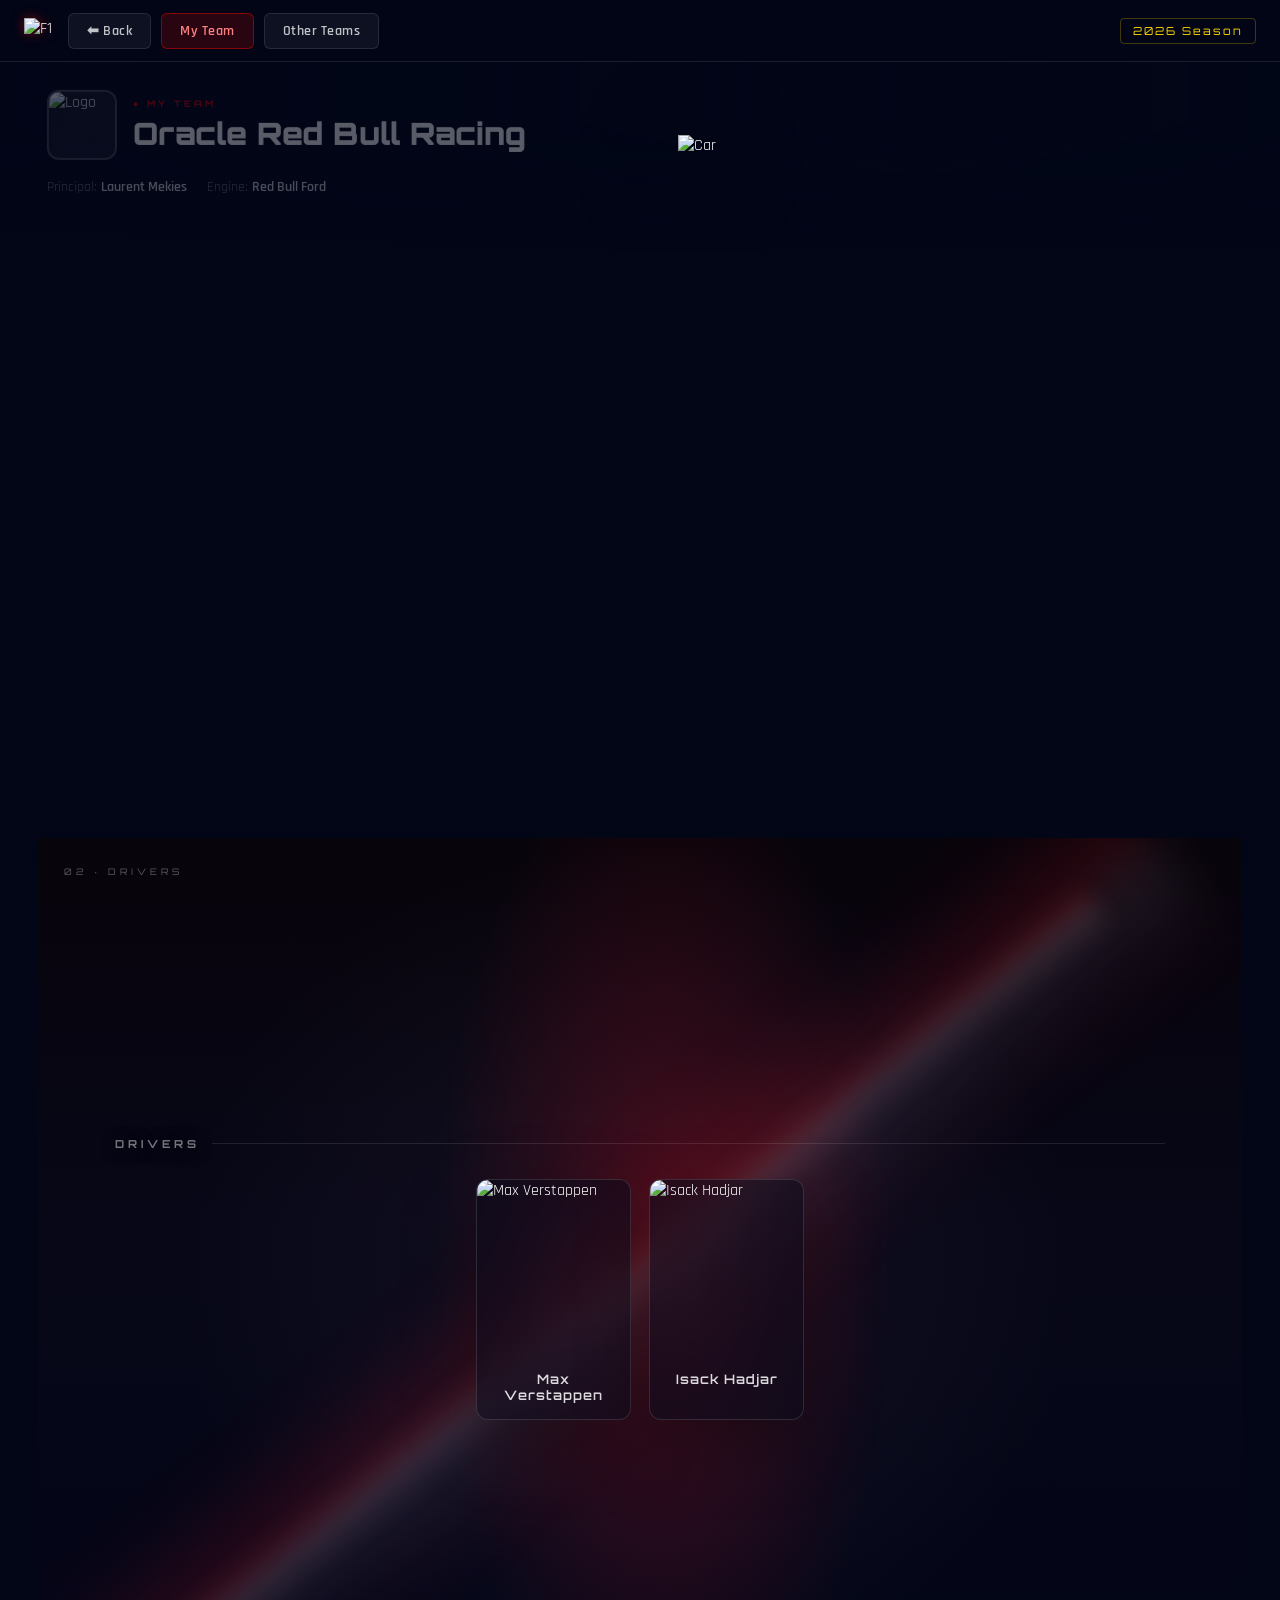
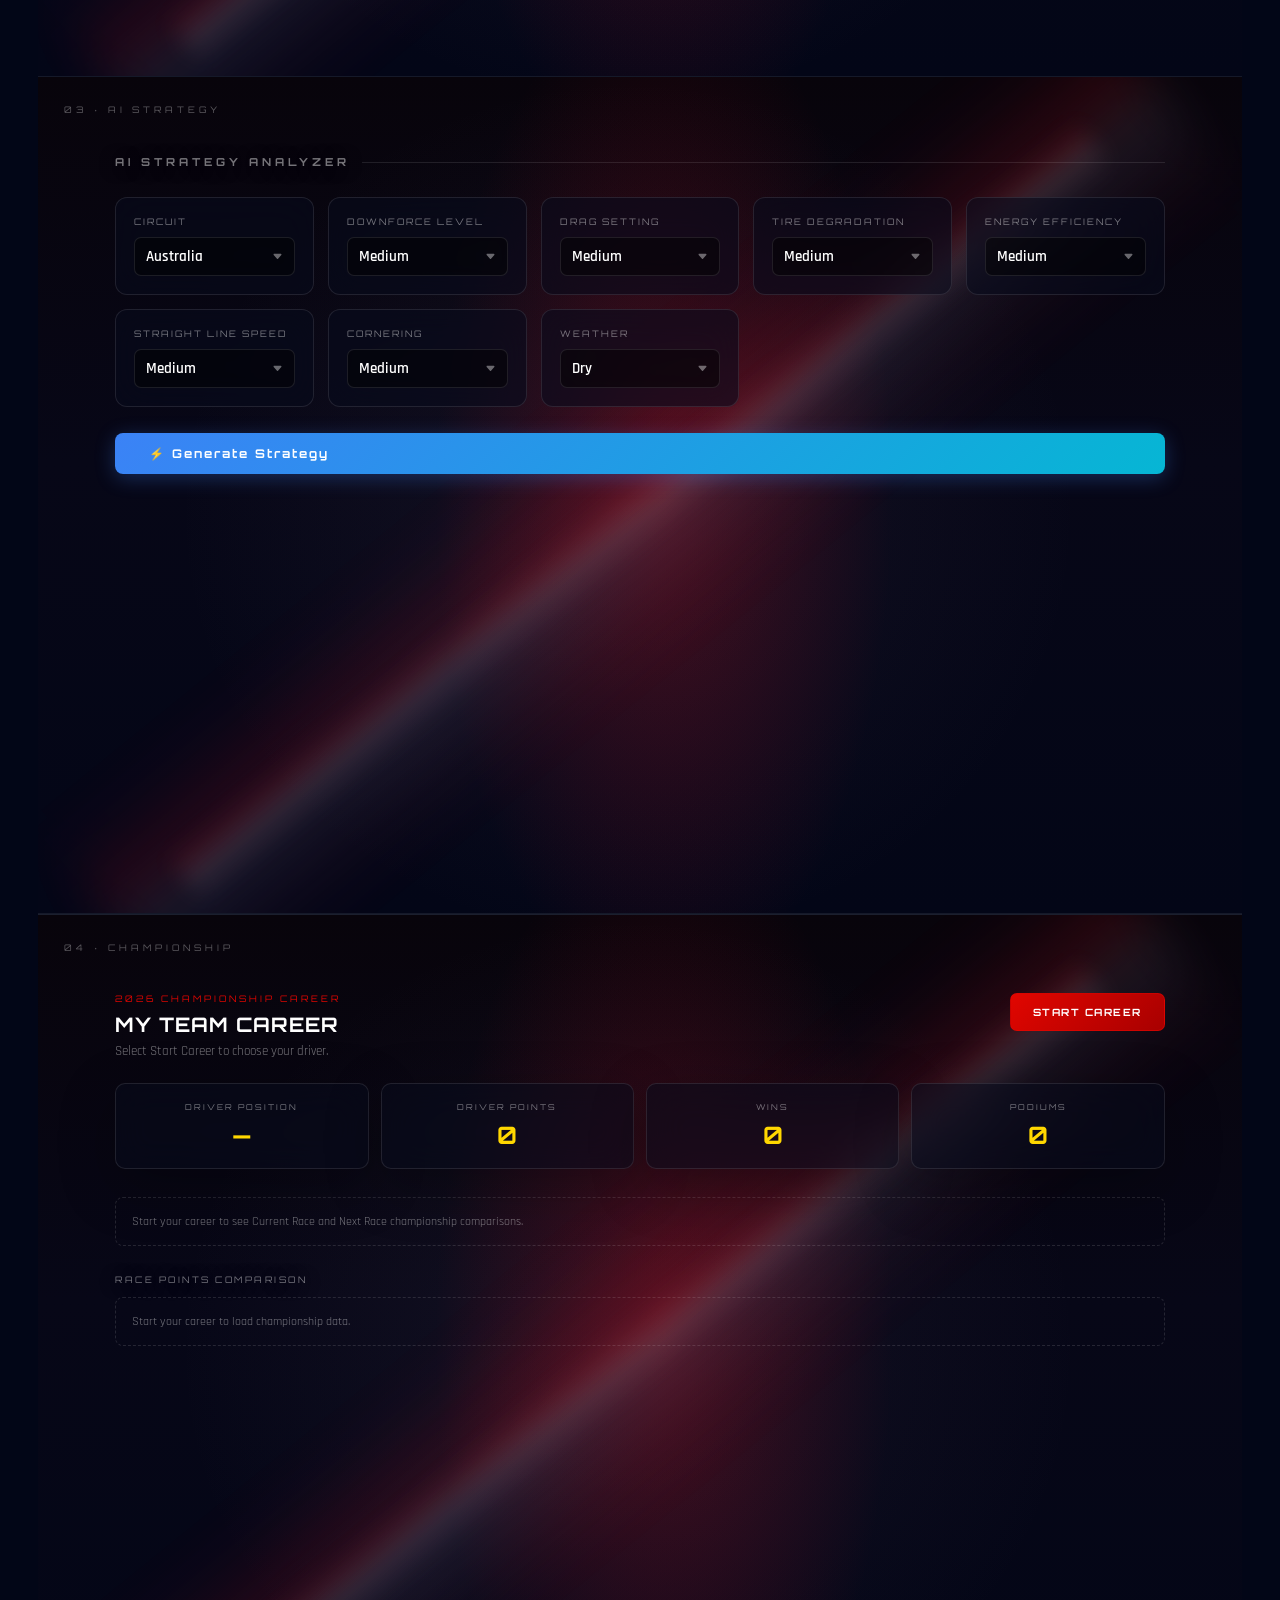
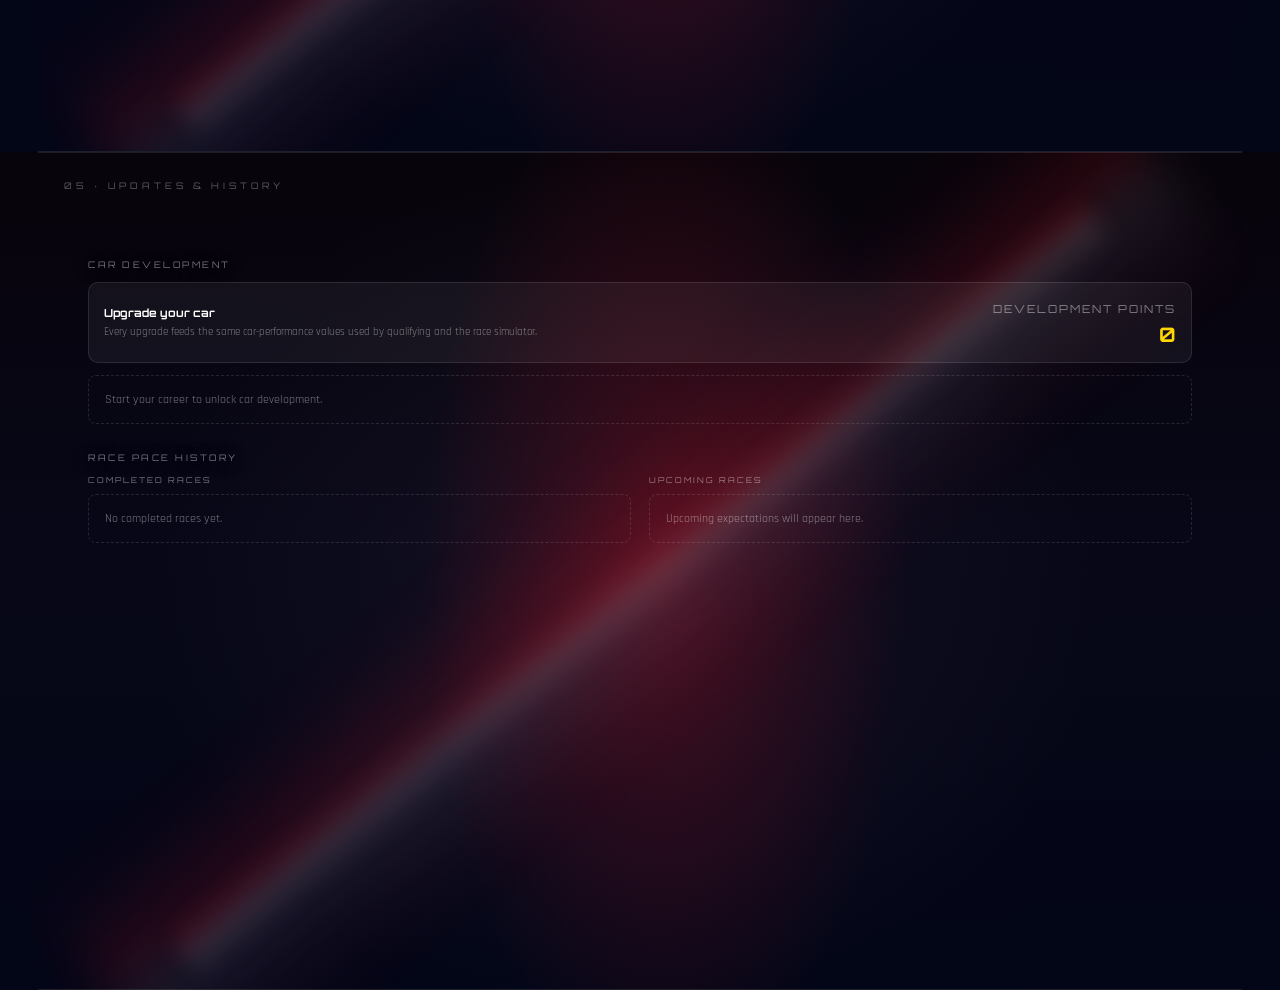
==== frontend/dashboard.html @ a83033e9 "Initial commit: F1 AI Performance Analyzer" ====
<!DOCTYPE html>
<html lang="en">

<head>

<meta charset="UTF-8">

<meta
    name="viewport"
    content="width=device-width, initial-scale=1.0"
>

<title>F1 Dashboard</title>

<link
    href="https://fonts.googleapis.com/css2?family=Orbitron:wght@400;700;900&family=Rajdhani:wght@300;400;600&display=swap"
    rel="stylesheet"
>

<style>

/* =========================================================
   GLOBAL
========================================================= */

*,
*::before,
*::after {
    box-sizing: border-box;
    margin: 0;
    padding: 0;
}

:root {

    --red: #e10600;
    --gold: #ffd700;
    --blue: #3b82f6;
    --cyan: #06b6d4;

    --dark: #020617;

    --surface: rgba(255,255,255,0.05);
    --surface-hover: rgba(255,255,255,0.09);

    --border: rgba(255,255,255,0.10);
    --border-bright: rgba(255,255,255,0.22);

    --text-muted: rgba(255,255,255,0.45);
}

::-webkit-scrollbar {
    width: 5px;
}

::-webkit-scrollbar-track {
    background: transparent;
}

::-webkit-scrollbar-thumb {
    background: rgba(255,255,255,0.15);
    border-radius: 3px;
}

body {

    font-family: 'Rajdhani', sans-serif;

    background: var(--dark);

    color: white;

    scroll-behavior: smooth;
}


/* =========================================================
   TOP NAV
========================================================= */

.top-bar {

    position: fixed;

    top: 0;
    left: 0;
    right: 0;

    height: 62px;

    display: flex;

    align-items: center;

    gap: 10px;

    padding: 0 24px;

    background: rgba(2,6,23,0.92);

    backdrop-filter: blur(20px);

    border-bottom: 1px solid var(--border);

    z-index: 100;
}

.top-bar-logo {

    height: 26px;

    filter:
        drop-shadow(
            0 0 6px
            rgba(225,6,0,0.5)
        );

    margin-right: 6px;
}

.btn-nav {

    padding: 8px 18px;

    background: var(--surface);

    border: 1px solid var(--border);

    color: rgba(255,255,255,0.75);

    border-radius: 6px;

    cursor: pointer;

    font-family: 'Rajdhani', sans-serif;

    font-size: 14px;

    font-weight: 600;

    letter-spacing: 0.5px;

    transition: all 0.2s;

    white-space: nowrap;
}

.btn-nav:hover {

    background: var(--surface-hover);

    border-color: var(--border-bright);

    color: white;
}

.btn-nav.active {

    background:
        rgba(225,6,0,0.18);

    border-color:
        rgba(225,6,0,0.5);

    color: #ff8080;
}

.top-bar-spacer {

    margin-left: auto;
}

.top-bar-season {

    font-family: 'Orbitron', monospace;

    font-size: 11px;

    color: var(--gold);

    letter-spacing: 2px;

    border:
        1px solid
        rgba(255,215,0,0.25);

    padding: 5px 12px;

    border-radius: 4px;
}


/* =========================================================
   HERO
========================================================= */

.hero {

    min-height: 88vh;

    display: flex;

    align-items: center;

    justify-content: space-between;

    padding: 100px 60px 60px;

    position: relative;

    overflow: hidden;
}

.hero-bg {

    position: absolute;

    inset: 0;

    background-size: cover;

    background-position: center;

    filter:
        brightness(0.28)
        saturate(1.3);

    z-index: 0;
}

.hero-overlay {

    position: absolute;

    inset: 0;

    background:
        linear-gradient(
            to right,
            rgba(2,6,23,0.8) 0%,
            transparent 55%,
            rgba(2,6,23,0.4) 100%
        );

    z-index: 1;
}

.hero-bottom-fade {

    position: absolute;

    bottom: 0;

    left: 0;

    right: 0;

    height: 130px;

    background:
        linear-gradient(
            to bottom,
            transparent,
            var(--dark)
        );

    z-index: 2;
}

.hero-left {

    position: relative;

    z-index: 3;

    max-width: 500px;
}

.team-badge {

    display: flex;

    align-items: center;

    gap: 16px;

    margin-bottom: 18px;
}

.team-logo-box {

    width: 70px;

    height: 70px;

    border-radius: 12px;

    overflow: hidden;

    border:
        2px solid
        var(--border-bright);

    background:
        rgba(255,255,255,0.08);

    flex-shrink: 0;
}

.team-logo-box img {

    width: 100%;

    height: 100%;

    object-fit: cover;
}

.team-tag {

    font-family: 'Orbitron', monospace;

    font-size: 9px;

    letter-spacing: 3px;

    text-transform: uppercase;

    font-weight: 700;

    margin-bottom: 6px;
}

.tag-my {

    color: var(--red);
}

.tag-view {

    color: var(--gold);
}

.hero h1 {

    font-family: 'Orbitron', monospace;

    font-size:
        clamp(
            18px,
            2.4vw,
            34px
        );

    font-weight: 900;

    line-height: 1.15;
}

.hero-meta {

    display: flex;

    gap: 20px;

    flex-wrap: wrap;

    margin-top: 14px;
}

.hero-meta-item {

    font-size: 14px;

    color: var(--text-muted);
}

.hero-meta-item span {

    color:
        rgba(255,255,255,0.85);

    font-weight: 600;
}

.hero-right {

    position: relative;

    z-index: 3;

    flex-shrink: 0;
}

.hero-right img {

    width:
        clamp(
            300px,
            40vw,
            580px
        );

    filter:
        drop-shadow(
            0 20px 60px
            rgba(0,0,0,0.85)
        );
}


/* =========================================================
   SECTIONS
========================================================= */

.section {

    padding: 50px;
}

.section-title {

    font-family: 'Orbitron', monospace;

    font-size: 11px;

    font-weight: 700;

    letter-spacing: 4px;

    text-transform: uppercase;

    color: var(--text-muted);

    margin-bottom: 28px;

    display: flex;

    align-items: center;

    gap: 12px;
}

.section-title::after {

    content: "";

    flex: 1;

    height: 1px;

    background: var(--border);
}


/* =========================================================
   DRIVER CARDS
========================================================= */

.drivers-grid {

    display: flex;

    gap: 18px;

    flex-wrap: wrap;
}

.driver-card {

    width: 155px;

    background: var(--surface);

    border: 1px solid var(--border);

    border-radius: 12px;

    overflow: hidden;

    transition:
        transform 0.2s,
        border-color 0.2s;
}

.driver-card:hover {

    transform:
        translateY(-4px);

    border-color:
        var(--border-bright);
}

.driver-card img {

    width: 100%;

    height: 175px;

    object-fit: cover;

    display: block;
}

.driver-card p {

    padding: 10px 12px;

    font-size: 13px;

    font-weight: 600;

    color:
        rgba(255,255,255,0.85);
}


/* =========================================================
   STRATEGY ANALYZER
========================================================= */

#analyzeSection {

    border-top:
        1px solid var(--border);

    border-bottom:
        1px solid var(--border);

    background:
        rgba(255,255,255,0.015);
}

.analyzer-grid {

    display: grid;

    grid-template-columns:
        repeat(
            auto-fit,
            minmax(190px,1fr)
        );

    gap: 14px;

    margin-bottom: 26px;
}

.analyzer-card {

    background:
        var(--surface);

    border:
        1px solid var(--border);

    border-radius: 12px;

    padding: 18px;

    transition:
        border-color 0.2s;
}

.analyzer-card:hover {

    border-color:
        var(--border-bright);
}

.analyzer-card label {

    font-family:
        'Orbitron', monospace;

    font-size: 9px;

    letter-spacing: 2px;

    text-transform: uppercase;

    color: var(--text-muted);

    display: block;

    margin-bottom: 10px;
}

.analyzer-card select {

    width: 100%;

    padding:
        9px 32px 9px 11px;

    background:
        rgba(0,0,0,0.45);

    border:
        1px solid var(--border);

    border-radius: 7px;

    color: white;

    font-family:
        'Rajdhani', sans-serif;

    font-size: 15px;

    font-weight: 600;

    cursor: pointer;

    outline: none;

    transition:
        border-color 0.2s;

    appearance: none;

    background-image:
        url("data:image/svg+xml,%3Csvg xmlns='http://www.w3.org/2000/svg' width='11' height='11' fill='rgba(255,255,255,0.4)' viewBox='0 0 16 16'%3E%3Cpath d='M7.247 11.14L2.451 5.658C1.885 5.013 2.345 4 3.204 4h9.592a1 1 0 0 1 .753 1.659l-4.796 5.48a1 1 0 0 1-1.506 0z'/%3E%3C/svg%3E");

    background-repeat: no-repeat;

    background-position:
        right 11px center;
}

.analyzer-card select:focus {

    border-color:
        var(--blue);
}

.analyzer-card select option {

    background: #0f172a;

    color: white;
}


/* =========================================================
   GENERATE BUTTON
========================================================= */

.btn-generate {

    display: inline-flex;

    align-items: center;

    gap: 10px;

    padding:
        13px 34px;

    background:
        linear-gradient(
            135deg,
            var(--blue),
            var(--cyan)
        );

    border: none;

    border-radius: 8px;

    color: white;

    font-family:
        'Orbitron', monospace;

    font-size: 12px;

    font-weight: 700;

    letter-spacing: 2px;

    cursor: pointer;

    transition:
        transform 0.2s,
        box-shadow 0.2s,
        opacity 0.2s;

    box-shadow:
        0 4px 20px
        rgba(59,130,246,0.3);
}

.btn-generate:hover {

    transform:
        translateY(-2px);

    box-shadow:
        0 8px 28px
        rgba(59,130,246,0.5);
}

.btn-generate:disabled {

    opacity: 0.55;

    cursor: not-allowed;

    transform: none !important;

    box-shadow: none;
}

.spinner {

    width: 16px;

    height: 16px;

    border:
        2px solid
        rgba(255,255,255,0.3);

    border-top-color: white;

    border-radius: 50%;

    animation:
        spin 0.7s linear infinite;

    display: none;
}

@keyframes spin {

    to {
        transform: rotate(360deg);
    }
}


/* =========================================================
   STRATEGY RESULTS
========================================================= */

#result {
    margin-top: 28px;
    display: flex;
    flex-direction: column;
    gap: 18px;
}

.strategy-overview {
    display: grid;
    grid-template-columns: repeat(auto-fit, minmax(210px, 1fr));
    gap: 14px;
}

.recommended-card {
    position: relative;
    overflow: hidden;
    background:
        linear-gradient(135deg, rgba(255,215,0,0.12), rgba(59,130,246,0.06));
    border: 1px solid rgba(255,215,0,0.48);
    border-radius: 14px;
    padding: 24px;
    animation: cardIn 0.35s ease both;
    box-shadow: 0 0 30px rgba(255,215,0,0.06);
}

.recommended-card::before {
    content: "";
    position: absolute;
    inset: 0;
    pointer-events: none;
    background: linear-gradient(120deg, rgba(255,215,0,0.08), transparent 45%);
}

.recommended-rank {
    display: inline-flex;
    align-items: center;
    gap: 7px;
    padding: 6px 10px;
    border-radius: 20px;
    background: rgba(255,215,0,0.12);
    border: 1px solid rgba(255,215,0,0.28);
    color: var(--gold);
    font-family: 'Orbitron', monospace;
    font-size: 9px;
    font-weight: 700;
    letter-spacing: 1.5px;
    text-transform: uppercase;
    margin-bottom: 15px;
}

.recommended-header {
    position: relative;
    z-index: 1;
    display: flex;
    align-items: flex-start;
    justify-content: space-between;
    gap: 18px;
    flex-wrap: wrap;
}

.recommended-label {
    font-family: 'Orbitron', monospace;
    font-size: 9px;
    letter-spacing: 2.5px;
    color: var(--gold);
    text-transform: uppercase;
    margin-bottom: 7px;
}

.recommended-name {
    font-family: 'Orbitron', monospace;
    font-size: 20px;
    font-weight: 900;
    line-height: 1.25;
}

.score-badge {
    min-width: 105px;
    text-align: center;
    padding: 11px 16px;
    border: 1px solid rgba(255,215,0,0.35);
    border-radius: 10px;
    background: rgba(255,215,0,0.08);
}

.score-number {
    font-family: 'Orbitron', monospace;
    font-size: 24px;
    font-weight: 900;
    color: var(--gold);
}

.score-label {
    font-size: 9px;
    letter-spacing: 1.5px;
    color: var(--text-muted);
    text-transform: uppercase;
}

.recommended-meta {
    position: relative;
    z-index: 1;
    display: flex;
    gap: 10px;
    flex-wrap: wrap;
    margin-top: 18px;
}

.meta-pill {
    padding: 7px 11px;
    border: 1px solid var(--border);
    border-radius: 20px;
    background: rgba(255,255,255,0.04);
    font-size: 12px;
    color: rgba(255,255,255,0.8);
}

/* =========================================================
   STRATEGY SELECTOR
========================================================= */

.strategy-selector-title,
.component-panel-title {
    font-family: 'Orbitron', monospace;
    font-size: 9px;
    letter-spacing: 2.5px;
    color: var(--text-muted);
    text-transform: uppercase;
    margin-bottom: 12px;
}

.strategy-selector {
    display: grid;
    grid-template-columns: repeat(auto-fit, minmax(210px, 1fr));
    gap: 14px;
}

.candidate-card {
    position: relative;
    background: var(--surface);
    border: 1px solid var(--border);
    border-radius: 12px;
    padding: 18px;
    cursor: pointer;
    text-align: left;
    transition: transform 0.2s, border-color 0.2s, background 0.2s, box-shadow 0.2s;
    animation: cardIn 0.35s ease both;
}

.candidate-card:hover {
    transform: translateY(-3px);
    border-color: var(--border-bright);
    background: var(--surface-hover);
}

.candidate-card.selected {
    border-color: rgba(59,130,246,0.65);
    background: rgba(59,130,246,0.09);
    box-shadow: 0 0 22px rgba(59,130,246,0.10);
}

.candidate-card.recommended {
    border-color: rgba(255,215,0,0.45);
}

.candidate-card.recommended.selected {
    border-color: rgba(255,215,0,0.8);
    box-shadow: 0 0 24px rgba(255,215,0,0.12);
}

.candidate-rank {
    position: absolute;
    top: 12px;
    right: 12px;
    min-width: 27px;
    height: 27px;
    display: grid;
    place-items: center;
    border-radius: 50%;
    font-family: 'Orbitron', monospace;
    font-size: 10px;
    font-weight: 900;
    color: rgba(255,255,255,0.65);
    background: rgba(255,255,255,0.06);
    border: 1px solid var(--border);
}

.candidate-card.recommended .candidate-rank {
    color: #111827;
    background: var(--gold);
    border-color: var(--gold);
    box-shadow: 0 0 12px rgba(255,215,0,0.35);
}

.candidate-name {
    padding-right: 42px;
    font-family: 'Orbitron', monospace;
    font-size: 10px;
    letter-spacing: 1.3px;
    color: white;
    line-height: 1.4;
    text-transform: uppercase;
}

.candidate-recommended {
    margin-top: 7px;
    color: var(--gold);
    font-family: 'Orbitron', monospace;
    font-size: 8px;
    letter-spacing: 1.5px;
    text-transform: uppercase;
}

.candidate-score {
    font-family: 'Orbitron', monospace;
    font-size: 22px;
    font-weight: 900;
    color: var(--cyan);
    margin: 12px 0;
}

.candidate-card.recommended .candidate-score {
    color: var(--gold);
}

.candidate-details {
    display: flex;
    flex-direction: column;
    gap: 7px;
}

.candidate-detail {
    display: flex;
    justify-content: space-between;
    gap: 10px;
    font-size: 12px;
    color: rgba(255,255,255,0.5);
}

.candidate-detail strong {
    color: rgba(255,255,255,0.85);
    font-weight: 600;
    text-align: right;
}

/* =========================================================
   COMPONENT PANEL
========================================================= */

.component-panel {
    background: var(--surface);
    border: 1px solid var(--border);
    border-radius: 14px;
    padding: 24px;
    animation: cardIn 0.3s ease both;
}

.component-panel-header {
    display: flex;
    align-items: flex-start;
    justify-content: space-between;
    gap: 18px;
    flex-wrap: wrap;
    margin-bottom: 22px;
}

.component-panel-name {
    font-family: 'Orbitron', monospace;
    font-size: 17px;
    font-weight: 900;
    margin-top: 5px;
}

.component-panel-score {
    font-family: 'Orbitron', monospace;
    font-size: 13px;
    color: var(--cyan);
    letter-spacing: 1px;
}

.component-panel.recommended-panel {
    border-color: rgba(255,215,0,0.38);
    background:
        linear-gradient(135deg, rgba(255,215,0,0.055), rgba(255,255,255,0.03));
}

.component-panel.recommended-panel .component-panel-score {
    color: var(--gold);
}

.score-section {
    margin-top: 5px;
}

.score-section-title {
    font-family: 'Orbitron', monospace;
    font-size: 9px;
    letter-spacing: 2px;
    color: var(--text-muted);
    margin-bottom: 15px;
    text-transform: uppercase;
}

.score-row {
    display: grid;
    grid-template-columns: 155px 1fr 50px;
    align-items: center;
    gap: 10px;
    margin-bottom: 11px;
}

.score-row-name {
    font-size: 12px;
    color: rgba(255,255,255,0.7);
}

.score-track {
    height: 8px;
    border-radius: 5px;
    background: rgba(255,255,255,0.08);
    overflow: hidden;
}

.score-fill {
    height: 100%;
    border-radius: 5px;
    background: linear-gradient(90deg, var(--blue), var(--cyan));
    transition: width 0.65s ease;
}

.recommended-panel .score-fill {
    background: linear-gradient(90deg, #d4a900, var(--gold));
}

.score-value {
    font-family: 'Orbitron', monospace;
    font-size: 10px;
    color: rgba(255,255,255,0.65);
    text-align: right;
}

.reasoning-section {
    margin-top: 22px;
    padding-top: 20px;
    border-top: 1px solid var(--border);
}

.reasoning-title {
    font-family: 'Orbitron', monospace;
    font-size: 9px;
    letter-spacing: 2px;
    color: var(--gold);
    margin-bottom: 12px;
    text-transform: uppercase;
}

.reasoning-list {
    list-style: none;
    display: flex;
    flex-direction: column;
    gap: 8px;
}

.reasoning-list li {
    font-size: 13px;
    color: rgba(255,255,255,0.7);
    line-height: 1.5;
    padding-left: 18px;
    position: relative;
}

.reasoning-list li::before {
    content: "◆";
    position: absolute;
    left: 0;
    top: 3px;
    font-size: 7px;
    color: var(--gold);
}

/* =========================================================
   AI RACE ENGINEER
========================================================= */

.ai-engineer-panel {
    position: relative;
    overflow: hidden;
    background: linear-gradient(135deg, rgba(6,182,212,0.075), rgba(255,215,0,0.045));
    border: 1px solid rgba(6,182,212,0.28);
    border-radius: 14px;
    padding: 24px;
    animation: cardIn 0.35s ease both;
}

.ai-engineer-panel::before {
    content: "";
    position: absolute;
    inset: 0;
    pointer-events: none;
    background: linear-gradient(120deg, rgba(6,182,212,0.08), transparent 42%, rgba(255,215,0,0.04));
}

.ai-engineer-header {
    position: relative;
    z-index: 1;
    display: flex;
    align-items: flex-start;
    justify-content: space-between;
    gap: 18px;
    flex-wrap: wrap;
    margin-bottom: 18px;
}

.ai-engineer-title {
    font-family: 'Orbitron', monospace;
    font-size: 11px;
    font-weight: 900;
    letter-spacing: 2.5px;
    color: var(--cyan);
    text-transform: uppercase;
}

.ai-engineer-subtitle {
    margin-top: 6px;
    color: rgba(255,255,255,0.48);
    font-size: 12px;
}

.ai-mode-badge {
    padding: 7px 11px;
    border: 1px solid rgba(255,215,0,0.28);
    border-radius: 20px;
    background: rgba(255,215,0,0.07);
    color: var(--gold);
    font-family: 'Orbitron', monospace;
    font-size: 8px;
    font-weight: 700;
    letter-spacing: 1.3px;
    text-transform: uppercase;
}

.ai-engineer-recommendation {
    position: relative;
    z-index: 1;
    display: flex;
    align-items: center;
    gap: 12px;
    padding: 12px 14px;
    margin-bottom: 18px;
    border: 1px solid rgba(255,215,0,0.22);
    border-radius: 9px;
    background: rgba(255,215,0,0.055);
}

.ai-engineer-medal {
    font-size: 22px;
}

.ai-engineer-rec-label {
    font-family: 'Orbitron', monospace;
    font-size: 8px;
    letter-spacing: 1.8px;
    color: var(--gold);
    text-transform: uppercase;
}

.ai-engineer-rec-name {
    margin-top: 3px;
    font-family: 'Orbitron', monospace;
    font-size: 14px;
    font-weight: 900;
}

.ai-engineer-body {
    position: relative;
    z-index: 1;
    color: rgba(255,255,255,0.76);
    font-size: 14px;
    line-height: 1.65;
    white-space: pre-line;
}

.ai-engineer-body strong {
    color: white;
}

.ai-engineer-footer {
    position: relative;
    z-index: 1;
    margin-top: 18px;
    padding-top: 13px;
    border-top: 1px solid var(--border);
    color: rgba(255,255,255,0.35);
    font-size: 11px;
}

.ai-engineer-error {
    color: #fbbf24;
}

/* =========================================================
   LOADING
========================================================= */

/* =========================================================
   LOADING
========================================================= */

.loading-wrap {

    grid-column:
        1 / -1;

    display: flex;

    align-items: center;

    justify-content: center;

    gap: 10px;

    padding: 50px;
}

.loading-wrap p {

    font-family:
        'Orbitron', monospace;

    font-size: 11px;

    letter-spacing: 3px;

    color: var(--text-muted);

    text-transform: uppercase;
}

.dot {

    width: 8px;

    height: 8px;

    border-radius: 50%;

    background: var(--blue);

    animation:
        dotPulse 1.2s ease-in-out infinite;
}

.dot:nth-child(2) {

    animation-delay: .2s;

    background: var(--cyan);
}

.dot:nth-child(3) {

    animation-delay: .4s;

    background: var(--gold);
}

@keyframes dotPulse {

    0%,
    80%,
    100% {

        transform: scale(0.6);

        opacity: 0.4;
    }

    40% {

        transform: scale(1);

        opacity: 1;
    }
}


/* =========================================================
   ERROR
========================================================= */

.error-msg {

    grid-column:
        1 / -1;

    text-align: center;

    padding: 30px;

    color: #f87171;

    font-size: 15px;

    border:
        1px solid
        rgba(248,113,113,0.2);

    border-radius: 10px;

    background:
        rgba(248,113,113,0.05);
}

.debug-box {

    grid-column:
        1 / -1;

    margin-top: 12px;

    padding: 14px;

    background:
        rgba(0,0,0,0.4);

    border:
        1px solid
        rgba(255,255,255,0.08);

    border-radius: 8px;

    font-family: monospace;

    font-size: 11px;

    color:
        rgba(255,255,255,0.4);

    word-break: break-all;

    white-space: pre-wrap;

    display: none;
}


/* =========================================================
   OTHER TEAMS
========================================================= */

#otherTeamsSection {

    display: none;

    border-top:
        1px solid var(--border);
}

.teams-grid {

    display: grid;

    grid-template-columns:
        repeat(
            auto-fill,
            minmax(155px,1fr)
        );

    gap: 14px;
}

.team-tile {

    background:
        var(--surface);

    border:
        1px solid var(--border);

    border-radius: 10px;

    padding: 18px 14px;

    text-align: center;

    cursor: pointer;

    transition:
        transform 0.2s,
        border-color 0.2s,
        background 0.2s;
}

.team-tile:hover {

    transform:
        translateY(-4px);

    border-color:
        var(--border-bright);

    background:
        var(--surface-hover);
}

.team-tile.selected {

    border-color:
        rgba(255,215,0,0.5);

    background:
        rgba(255,215,0,0.07);
}

.team-tile img {

    width: 64px;

    height: 64px;

    object-fit: cover;

    border-radius: 8px;

    margin-bottom: 10px;

    display: block;

    margin-left: auto;

    margin-right: auto;
}

.team-tile p {

    font-size: 12px;

    font-weight: 600;

    color:
        rgba(255,255,255,0.75);

    line-height: 1.3;
}


/* =========================================================
   VIEW ONLY
========================================================= */

.view-only-banner {

    display: flex;

    align-items: center;

    gap: 10px;

    background:
        rgba(255,215,0,0.07);

    border:
        1px solid
        rgba(255,215,0,0.22);

    border-radius: 8px;

    padding:
        12px 18px;

    margin-bottom: 24px;

    font-size: 13px;

    color: var(--gold);

    font-weight: 600;
}


/* =========================================================
   RESPONSIVE
========================================================= */

@media (max-width: 800px) {

    .hero {

        flex-direction: column;

        align-items: flex-start;

        gap: 30px;

        padding:
            100px 30px 50px;
    }

    .hero-right {

        align-self: center;
    }

    .section {

        padding: 35px 25px;
    }

    .score-row {

        grid-template-columns:
            110px 1fr 42px;
    }
}

@media (max-width: 520px) {

    .top-bar {

        padding: 0 12px;

        gap: 5px;
    }

    .top-bar-logo {

        height: 22px;
    }

    .btn-nav {

        padding:
            7px 9px;

        font-size: 12px;
    }

    .top-bar-season {

        display: none;
    }

    .score-row {

        grid-template-columns:
            1fr 1fr 40px;
    }
}

@keyframes cardIn {

    from {

        opacity: 0;

        transform:
            translateY(12px);
    }

    to {

        opacity: 1;

        transform:
            translateY(0);
    }
}



/* =========================================================
   MY CAREER / CHAMPIONSHIP
========================================================= */

.career-panel {
    display: none;
    padding: 50px;
    border-top: 1px solid var(--border);
    border-bottom: 1px solid var(--border);
    background: rgba(255,255,255,0.015);
}

.career-inner {
    max-width: 1400px;
    margin: 0 auto;
}

.career-header {
    display: flex;
    align-items: flex-start;
    justify-content: space-between;
    gap: 20px;
    margin-bottom: 24px;
}

.career-kicker {
    font-family: 'Orbitron', monospace;
    font-size: 9px;
    letter-spacing: 3px;
    color: var(--red);
    text-transform: uppercase;
    margin-bottom: 8px;
}

.career-header h2 {
    font-family: 'Orbitron', monospace;
    font-size: 20px;
    letter-spacing: 1px;
}

.career-header p {
    margin-top: 6px;
    color: var(--text-muted);
    font-size: 13px;
}

.career-start-btn {
    padding: 12px 22px;
    border: 1px solid rgba(225,6,0,0.55);
    border-radius: 7px;
    background: linear-gradient(135deg, var(--red), #a80000);
    color: white;
    font-family: 'Orbitron', monospace;
    font-size: 10px;
    font-weight: 700;
    letter-spacing: 1.5px;
    cursor: pointer;
    transition: transform .2s, box-shadow .2s, opacity .2s;
}

.career-start-btn:hover {
    transform: translateY(-2px);
    box-shadow: 0 8px 25px rgba(225,6,0,0.30);
}

.career-start-btn:disabled {
    opacity: .65;
    cursor: wait;
    transform: none;
}

.career-stats {
    display: grid;
    grid-template-columns: repeat(4, minmax(0,1fr));
    gap: 12px;
    margin-bottom: 28px;
}

.career-stat-card {
    padding: 18px;
    border: 1px solid var(--border);
    border-radius: 10px;
    background: var(--surface);
    text-align: center;
}

.career-stat-card span {
    display: block;
    color: var(--text-muted);
    font-family: 'Orbitron', monospace;
    font-size: 8px;
    letter-spacing: 2px;
    margin-bottom: 8px;
}

.career-stat-card strong {
    font-family: 'Orbitron', monospace;
    font-size: 24px;
    color: var(--gold);
}

.career-section {
    margin-top: 28px;
}

.career-section-title {
    font-family: 'Orbitron', monospace;
    font-size: 9px;
    letter-spacing: 2.5px;
    color: var(--text-muted);
    text-transform: uppercase;
    margin-bottom: 12px;
}

.career-comparison-grid {
    display: grid;
    grid-template-columns: repeat(auto-fit, minmax(190px, 1fr));
    gap: 10px;
}

.career-team-card {
    padding: 15px;
    border: 1px solid var(--border);
    border-radius: 10px;
    background: var(--surface);
    transition: transform .2s, border-color .2s, background .2s;
}

.career-team-card:hover {
    transform: translateY(-2px);
    border-color: var(--border-bright);
    background: var(--surface-hover);
}

.career-team-card.mine {
    border-color: rgba(225,6,0,0.55);
    background: rgba(225,6,0,0.08);
}

.career-team-name {
    font-family: 'Orbitron', monospace;
    font-size: 10px;
    letter-spacing: .7px;
    line-height: 1.4;
    margin-bottom: 8px;
}

.career-team-points {
    font-family: 'Orbitron', monospace;
    font-size: 18px;
    color: var(--gold);
}

.career-team-meta {
    margin-top: 7px;
    display: flex;
    gap: 10px;
    flex-wrap: wrap;
    font-size: 11px;
    color: var(--text-muted);
}

.career-team-gap {
    margin-top: 8px;
    font-size: 11px;
    color: rgba(255,255,255,0.62);
}

.career-gap-ahead { color: #5ee7a1; }
.career-gap-behind { color: #ff7777; }
.career-gap-level { color: var(--gold); }

.pace-columns {
    display: grid;
    grid-template-columns: 1fr 1fr;
    gap: 18px;
}

.pace-title {
    font-family: 'Orbitron', monospace;
    font-size: 8px;
    letter-spacing: 2px;
    color: var(--text-muted);
    margin-bottom: 9px;
    text-transform: uppercase;
}

.pace-row {
    display: flex;
    justify-content: space-between;
    align-items: center;
    gap: 12px;
    padding: 12px 14px;
    margin-bottom: 7px;
    border: 1px solid var(--border);
    border-radius: 8px;
    background: var(--surface);
}

.pace-circuit {
    font-size: 13px;
    font-weight: 600;
}

.pace-result {
    font-family: 'Orbitron', monospace;
    font-size: 9px;
    white-space: nowrap;
}

.pace-faster { color: #5ee7a1; }
.pace-slower { color: #ff7777; }
.pace-close { color: var(--gold); }
.pace-neutral { color: var(--text-muted); }

.career-empty {
    padding: 16px;
    border: 1px dashed rgba(255,255,255,0.12);
    border-radius: 8px;
    color: var(--text-muted);
    font-size: 12px;
}

@media (max-width: 800px) {
    .career-panel { padding: 35px 25px; }
    .career-header { flex-direction: column; }
    .career-stats { grid-template-columns: repeat(2, 1fr); }
    .pace-columns { grid-template-columns: 1fr; }
}


/* =========================================================
   CAREER V2
========================================================= */
.career-active-controls{display:flex;align-items:center;gap:12px;flex-wrap:wrap;margin-bottom:24px;padding:12px;border:1px solid var(--border);border-radius:10px;background:rgba(255,255,255,0.02)}
.career-driver-chip{display:flex;flex-direction:column;min-width:180px;padding:9px 12px;border:1px solid rgba(255,215,0,.2);border-radius:8px;background:rgba(255,215,0,.04)}
.career-driver-chip span,.upgrade-points span{font-family:'Orbitron',monospace;font-size:7px;letter-spacing:2px;color:var(--text-muted)}
.career-driver-chip strong{font-family:'Orbitron',monospace;font-size:12px;color:var(--gold);margin-top:4px}
.career-tab-group{display:flex;gap:6px;margin-left:auto}
.career-tab{padding:10px 14px;border:1px solid var(--border);border-radius:7px;background:var(--surface);color:var(--text-muted);font-family:'Orbitron',monospace;font-size:8px;letter-spacing:1px;cursor:pointer}
.career-tab.active{border-color:rgba(59,130,246,.55);color:white;background:rgba(59,130,246,.12)}
.career-race-btn{background:linear-gradient(135deg,#2563eb,#0891b2);border-color:rgba(59,130,246,.55)}
.career-race-view{margin-bottom:28px}
.career-race-grid{display:grid;grid-template-columns:1.2fr 1fr 1fr;gap:12px}
.career-race-card{padding:18px;border:1px solid var(--border);border-radius:10px;background:var(--surface)}
.career-race-card.primary{border-color:rgba(255,215,0,.35);background:rgba(255,215,0,.035)}
.career-race-card .race-label{font-family:'Orbitron',monospace;font-size:8px;letter-spacing:2px;color:var(--text-muted);text-transform:uppercase}
.career-race-card h3{font-family:'Orbitron',monospace;font-size:15px;margin-top:7px}
.career-race-card .race-big{font-family:'Orbitron',monospace;font-size:25px;color:var(--gold);margin-top:12px}
.career-race-meta{display:flex;gap:10px;flex-wrap:wrap;margin-top:8px;font-size:11px;color:var(--text-muted)}
.career-development-header{display:flex;justify-content:space-between;align-items:center;gap:15px;padding:15px;border:1px solid var(--border);border-radius:10px;background:var(--surface);margin-bottom:12px}
.career-development-header>div:first-child{display:flex;flex-direction:column;gap:5px}.career-development-header strong{font-family:'Orbitron',monospace;font-size:11px}.career-development-header span{font-size:11px;color:var(--text-muted)}
.career-reward{margin-top:10px;padding:9px 12px;border:1px solid rgba(94,231,161,.25);border-radius:8px;background:rgba(94,231,161,.05);color:#5ee7a1;font-family:'Orbitron',monospace;font-size:8px;letter-spacing:1px}.career-reward strong{font-size:12px;margin-left:5px}.upgrade-points{text-align:right}.upgrade-points strong{display:block;color:var(--gold);font-family:'Orbitron',monospace;font-size:20px;margin-top:3px}
.upgrade-grid{display:grid;grid-template-columns:repeat(auto-fit,minmax(210px,1fr));gap:10px}
.upgrade-card{padding:15px;border:1px solid var(--border);border-radius:10px;background:var(--surface)}
.upgrade-card h3{font-family:'Orbitron',monospace;font-size:10px;letter-spacing:1px}.upgrade-card p{font-size:11px;color:var(--text-muted);margin:7px 0 12px;line-height:1.4}
.upgrade-bar{height:6px;border-radius:999px;background:rgba(255,255,255,.08);overflow:hidden}.upgrade-bar>div{height:100%;background:linear-gradient(90deg,var(--blue),var(--cyan));border-radius:999px}.upgrade-card-footer{display:flex;justify-content:space-between;align-items:center;margin-top:11px}.upgrade-level{font-family:'Orbitron',monospace;font-size:9px;color:var(--cyan)}.upgrade-buy{padding:7px 10px;border:1px solid rgba(255,215,0,.25);border-radius:6px;background:rgba(255,215,0,.07);color:var(--gold);font-family:'Orbitron',monospace;font-size:7px;cursor:pointer}.upgrade-buy:disabled{opacity:.4;cursor:not-allowed}
.career-modal{position:fixed;inset:0;z-index:9999;display:flex;align-items:center;justify-content:center;padding:25px}.career-modal-backdrop{position:absolute;inset:0;background:rgba(0,0,0,.75);backdrop-filter:blur(7px)}.career-modal-card{position:relative;width:min(760px,100%);padding:28px;border:1px solid rgba(255,215,0,.3);border-radius:14px;background:#10121d;box-shadow:0 30px 80px rgba(0,0,0,.55)}.career-modal-kicker{font-family:'Orbitron',monospace;font-size:8px;letter-spacing:3px;color:var(--gold)}.career-modal-card h2{font-family:'Orbitron',monospace;font-size:22px;margin-top:8px}.career-modal-card>p{font-size:12px;color:var(--text-muted);line-height:1.6;margin:9px 0 20px}.career-driver-options{display:grid;grid-template-columns:repeat(2,1fr);gap:10px}.career-driver-option{padding:15px;border:1px solid var(--border);border-radius:9px;background:var(--surface);cursor:pointer}.career-driver-option:hover{border-color:rgba(59,130,246,.5)}.career-driver-option.selected{border-color:rgba(255,215,0,.65);background:rgba(255,215,0,.07)}.career-driver-option strong{font-family:'Orbitron',monospace;font-size:11px}.career-driver-option small{display:block;color:var(--text-muted);margin-top:6px;font-size:10px}.career-modal-actions{display:flex;justify-content:flex-end;gap:8px;margin-top:20px}.career-modal-cancel{padding:11px 18px;border:1px solid var(--border);border-radius:7px;background:var(--surface);color:var(--text-muted);font-family:'Orbitron',monospace;font-size:9px;cursor:pointer}
@media(max-width:800px){.career-race-grid{grid-template-columns:1fr}.career-tab-group{margin-left:0}.career-driver-options{grid-template-columns:1fr}.career-development-header{align-items:flex-start;flex-direction:column}.upgrade-points{text-align:left}}



/* =========================================================
   FIVE-PAGE FULLSCREEN F1 SCROLL EXPERIENCE
   Each chapter is a real page. The same team background fills
   every chapter and the active chapter fades smoothly in/out.
========================================================= */

html {
    scroll-behavior: smooth;
    scroll-snap-type: y proximity;
}

body {
    overflow-x: hidden;
    background: #020617;
}

.scroll-scene {
    position: relative;
    min-height: calc(100vh - 62px);
    height: auto;
    margin-top: 0;
    scroll-snap-align: start;
    scroll-snap-stop: normal;
    isolation: isolate;
    overflow: hidden;
    background: #020617;
    transition: opacity .45s ease, transform .65s cubic-bezier(.22,.61,.36,1);
}

.scroll-sticky {
    position: relative;
    top: auto;
    height: auto;
    min-height: calc(100vh - 62px);
    overflow: hidden;
    isolation: isolate;
    background: #020617;
}

/* Full-page background treatment, matching the reference screenshot. */
.scroll-scene-media {
    position: absolute;
    inset: 0;
    z-index: 0;
    overflow: hidden;
    pointer-events: none;
}

.scroll-scene-media-frame {
    position: absolute;
    inset: 0;
    overflow: hidden;
    clip-path: none !important;
    background: #020617;
}

.scroll-scene-media-frame img {
    position: absolute;
    inset: 0;
    width: 100%;
    height: 100%;
    object-fit: cover;
    object-position: center;
    display: block;
    transform: scale(1.04) !important;
    transform-origin: center;
    filter: brightness(.38) saturate(1.18) contrast(1.04);
    will-change: transform, opacity;
}

.scroll-scene-media-frame::after {
    content: "";
    position: absolute;
    inset: 0;
    background:
        linear-gradient(90deg,
            rgba(2,6,23,.78) 0%,
            rgba(2,6,23,.28) 48%,
            rgba(2,6,23,.58) 100%),
        linear-gradient(180deg,
            rgba(2,6,23,.22) 0%,
            rgba(2,6,23,.08) 48%,
            rgba(2,6,23,.76) 100%);
}

.scroll-scene-scrim {
    position: absolute;
    inset: 0;
    z-index: 2;
    pointer-events: none;
    background: rgba(2,6,23,.06);
}

/* Fade between chapters rather than showing the previous layout underneath. */
.scroll-scene::after {
    content: "";
    position: absolute;
    inset: 0;
    z-index: 3;
    pointer-events: none;
    background: #020617;
    opacity: var(--scene-fade, 0);
    transition: opacity .12s linear;
}

.scroll-scene-content {
    position: relative;
    z-index: 5;
    width: 100%;
    height: 100%;
    overflow: hidden;
    scrollbar-width: none;
    opacity: 1;
    transform: translate3d(0,0,0);
    pointer-events: auto;
    will-change: opacity, transform;
    transition: opacity .45s ease, transform .65s cubic-bezier(.22,.61,.36,1);
}

.scroll-scene-content::-webkit-scrollbar { display: none; }
.scroll-scene-content > * { min-height: 100%; }

.scroll-scene-kicker {
    position: absolute;
    left: 5vw;
    top: 28px;
    z-index: 6;
    font-family: 'Orbitron', monospace;
    font-size: 9px;
    letter-spacing: 4px;
    color: rgba(255,255,255,.46);
    text-transform: uppercase;
    pointer-events: none;
    opacity: .75;
}

/* The first page keeps the original hero composition:
   full car/team background + smaller car on the right + team info. */
#sceneHero .scroll-scene-media {
    display: none;
}

#sceneHero .scroll-scene-content {
    overflow: hidden;
}

#sceneHero .hero {
    width: 100%;
    height: 100%;
    min-height: 100%;
    padding: 92px 7vw 55px;
}

#sceneHero .hero-bg {
    filter: brightness(.34) saturate(1.2);
}

/* Pages 2–5 use the same full-screen team image treatment. */
#sceneDrivers .scroll-scene-content,
#sceneStrategy .scroll-scene-content,
#sceneCareer .scroll-scene-content,
#sceneUpdates .scroll-scene-content {
    display: flex;
    align-items: center;
    justify-content: center;
}

#sceneDrivers #driversSection,
#sceneStrategy #analyzeSection,
#sceneCareer #careerPanel,
#sceneUpdates #careerUpdatesPanel {
    width: min(94vw, 1500px);
    height: auto;
    min-height: calc(100vh - 62px);
    max-height: none;
    overflow: visible;
    scrollbar-width: none;
    background: transparent;
    padding-top: 78px;
    padding-bottom: 36px;
}

#sceneDrivers #driversSection::-webkit-scrollbar,
#sceneStrategy #analyzeSection::-webkit-scrollbar,
#sceneCareer #careerPanel::-webkit-scrollbar,
#sceneUpdates #careerUpdatesPanel::-webkit-scrollbar {
    display: none;
}

#sceneDrivers #driversSection {
    display: flex;
    flex-direction: column;
    justify-content: center;
}

#sceneDrivers .drivers-grid {
    justify-content: center;
    align-items: center;
}

#sceneStrategy #analyzeSection,
#sceneCareer #careerPanel,
#sceneUpdates #careerUpdatesPanel {
    align-self: stretch;
}

/* Keep the glass panels readable over the photographic background. */
#sceneDrivers .section-title,
#sceneStrategy .section-title,
#sceneCareer .career-section-title,
#sceneUpdates .career-section-title {
    text-shadow: 0 2px 16px rgba(0,0,0,.75);
}

@media (max-width: 900px) {
    html { scroll-snap-type: y proximity; }
    .scroll-scene {
        min-height: calc(100vh - 62px);
        height: auto;
    }
    #sceneHero .hero {
        padding: 90px 25px 45px;
    }
}

/* =========================================================
   IMMERSIVE F1 DASHBOARD — SCROLL EXPERIENCE
   Requested visual system:
   Drivers / Career = LightPillar
   Strategy = Aurora
   Cards = MagicBento
========================================================= */

html {
    scroll-behavior: smooth;
}

body.immersive-dashboard {
    overflow-x: hidden;
    background: #050816;
}

body.immersive-dashboard .hero {
    min-height: 100vh;
    height: 100vh;
    padding-top: 62px;
    padding-left: clamp(28px, 6vw, 90px);
    padding-right: clamp(28px, 6vw, 90px);
    perspective: 1200px;
    isolation: isolate;
}

body.immersive-dashboard .hero-bg {
    transform: scale(1.02);
    transform-origin: center center;
    will-change: transform, filter, opacity;
    transition: filter .15s linear, opacity .15s linear;
}

body.immersive-dashboard .hero-overlay {
    background:
        linear-gradient(90deg,
            rgba(2,6,23,.88) 0%,
            rgba(2,6,23,.52) 44%,
            rgba(2,6,23,.18) 72%,
            rgba(2,6,23,.62) 100%);
}

body.immersive-dashboard .hero-right {
    width: auto;
    max-width: none;
    display: flex;
    justify-content: center;
    align-items: center;
    flex-shrink: 0;
    will-change: transform, opacity;
}

body.immersive-dashboard .hero-right img {
    width: clamp(300px, 40vw, 580px);
    max-width: 580px;
    height: auto;
    transform: none !important;
    transform-origin: center center;
    will-change: auto;
    filter: drop-shadow(0 20px 60px rgba(0,0,0,.85));
}

body.immersive-dashboard .hero-left {
    will-change: transform, opacity;
}

body.immersive-dashboard .hero-meta {
    margin-top: 18px;
}

body.immersive-dashboard #driversSection,
body.immersive-dashboard #analyzeSection,
body.immersive-dashboard #careerPanel {
    position: relative;
    isolation: isolate;
    overflow: hidden;
}

body.immersive-dashboard #driversSection {
    min-height: 100vh;
    display: flex !important;
    flex-direction: column;
    justify-content: center;
    padding: 90px 6vw;
}

body.immersive-dashboard #driversSection > *:not(.visual-bg) {
    position: relative;
    z-index: 3;
}

body.immersive-dashboard #driversSection .section-title {
    width: min(1180px, 100%);
    margin-left: auto;
    margin-right: auto;
}

body.immersive-dashboard #driversSection .drivers-grid {
    width: min(980px, 100%);
    margin: 0 auto;
    justify-content: center;
    align-items: stretch;
    gap: 18px;
}

body.immersive-dashboard #driversSection .driver-card {
    width: 155px;
    min-width: 155px;
    background: rgba(9,12,27,.58);
    backdrop-filter: blur(18px);
    border-color: rgba(255,255,255,.13);
    box-shadow: 0 22px 70px rgba(0,0,0,.34);
}

body.immersive-dashboard #driversSection .driver-card img {
    width: 100%;
    height: 175px;
    object-fit: cover;
}

body.immersive-dashboard #driversSection .driver-card p {
    font-family: 'Orbitron', monospace;
    font-size: 13px;
    letter-spacing: 1px;
    text-align: center;
    padding: 16px;
}

body.immersive-dashboard #analyzeSection {
    min-height: 100vh;
    padding: 92px 6vw 110px;
    background: transparent;
    border-top: 1px solid rgba(255,255,255,.08);
    border-bottom: 1px solid rgba(255,255,255,.08);
}

body.immersive-dashboard #analyzeSection > *:not(.visual-bg) {
    position: relative;
    z-index: 3;
}

body.immersive-dashboard #analyzeSection .section-title {
    width: min(1400px, 100%);
    margin-left: auto;
    margin-right: auto;
}

body.immersive-dashboard #analyzeSection .analyzer-grid,
body.immersive-dashboard #analyzeSection #generateBtn,
body.immersive-dashboard #analyzeSection #result {
    width: min(1400px, 100%);
    margin-left: auto;
    margin-right: auto;
}

body.immersive-dashboard #analyzeSection .analyzer-card,
body.immersive-dashboard #analyzeSection .candidate-card,
body.immersive-dashboard #analyzeSection .component-panel,
body.immersive-dashboard #analyzeSection .ai-engineer-panel {
    background: rgba(8,11,29,.57);
    backdrop-filter: blur(18px);
}

/* MagicBento treatment for every strategy result card */
body.immersive-dashboard #analyzeSection .candidate-card,
body.immersive-dashboard #analyzeSection .component-panel,
body.immersive-dashboard #analyzeSection .ai-engineer-panel {
    position: relative;
    overflow: hidden;
    box-shadow: 0 16px 55px rgba(0,0,0,.28);
    transition:
        transform .35s ease,
        border-color .35s ease,
        box-shadow .35s ease,
        background .35s ease;
}

body.immersive-dashboard #analyzeSection .candidate-card::before,
body.immersive-dashboard #analyzeSection .component-panel::before,
body.immersive-dashboard #analyzeSection .ai-engineer-panel::before,
body.immersive-dashboard #analyzeSection .analyzer-card::before {
    content: "";
    position: absolute;
    inset: -1px;
    pointer-events: none;
    background:
        radial-gradient(
            420px circle at var(--mx, 50%) var(--my, 50%),
            rgba(132,0,255,.20),
            transparent 52%
        );
    opacity: 0;
    transition: opacity .25s ease;
}

body.immersive-dashboard #analyzeSection .candidate-card:hover,
body.immersive-dashboard #analyzeSection .component-panel:hover,
body.immersive-dashboard #analyzeSection .ai-engineer-panel:hover,
body.immersive-dashboard #analyzeSection .analyzer-card:hover {
    transform: translateY(-4px);
    border-color: rgba(132,0,255,.55);
    box-shadow:
        0 20px 70px rgba(0,0,0,.42),
        0 0 34px rgba(132,0,255,.12);
}

body.immersive-dashboard #analyzeSection .candidate-card:hover::before,
body.immersive-dashboard #analyzeSection .component-panel:hover::before,
body.immersive-dashboard #analyzeSection .ai-engineer-panel:hover::before,
body.immersive-dashboard #analyzeSection .analyzer-card:hover::before {
    opacity: 1;
}

/* Career remains the final LightPillar environment */
body.immersive-dashboard #careerPanel {
    min-height: 100vh;
    padding: 92px 6vw 120px;
    background: transparent;
}

body.immersive-dashboard #careerPanel > .career-inner {
    position: relative;
    z-index: 3;
}

body.immersive-dashboard #careerPanel .career-stat-card,
body.immersive-dashboard #careerUpdatesPanel .career-stat-card,
body.immersive-dashboard #careerPanel .career-race-card,
body.immersive-dashboard #careerPanel .career-team-card,
body.immersive-dashboard #careerUpdatesPanel .career-team-card,
body.immersive-dashboard #careerPanel .upgrade-card,
body.immersive-dashboard #careerPanel .pace-row,
body.immersive-dashboard #careerUpdatesPanel .pace-row,
body.immersive-dashboard #careerPanel .career-driver-chip,
body.immersive-dashboard #careerPanel .career-tab-group {
    background: rgba(8,11,29,.55);
    backdrop-filter: blur(18px);
}

/* MagicBento treatment for every career card */
body.immersive-dashboard #careerPanel .career-stat-card,
body.immersive-dashboard #careerUpdatesPanel .career-stat-card,
body.immersive-dashboard #careerPanel .career-race-card,
body.immersive-dashboard #careerPanel .career-team-card,
body.immersive-dashboard #careerUpdatesPanel .career-team-card,
body.immersive-dashboard #careerPanel .upgrade-card,
body.immersive-dashboard #careerPanel .pace-row {
    position: relative;
    overflow: hidden;
    box-shadow: 0 16px 55px rgba(0,0,0,.28);
    transition:
        transform .35s ease,
        border-color .35s ease,
        box-shadow .35s ease;
}

body.immersive-dashboard #careerPanel .career-stat-card:hover,
body.immersive-dashboard #careerPanel .career-race-card:hover,
body.immersive-dashboard #careerPanel .career-team-card:hover,
body.immersive-dashboard #careerPanel .upgrade-card:hover,
body.immersive-dashboard #careerPanel .pace-row:hover {
    transform: translateY(-4px);
    border-color: rgba(132,0,255,.52);
    box-shadow:
        0 20px 70px rgba(0,0,0,.42),
        0 0 34px rgba(132,0,255,.11);
}

/* Shared animated background layer */
.visual-bg {
    position: absolute;
    inset: 0;
    z-index: 0;
    overflow: hidden;
    pointer-events: none;
}

/* LightPillar visual environment
   Requested props:
   topColor="#e81135"
   bottomColor="#a89fa8"
   intensity={0.7}
   rotationSpeed={0.5}
   glowAmount={0.002}
   pillarWidth={3}
   pillarHeight={0.6}
   noiseIntensity={0.5}
   pillarRotation={25}
   interactive={false}
   mixBlendMode="lighten"
   quality="high"
*/
.light-pillar-bg {
    background:
        radial-gradient(
            ellipse 38% 90% at 50% 55%,
            rgba(232,17,53,.38),
            rgba(168,159,168,.12) 32%,
            transparent 68%
        ),
        linear-gradient(
            180deg,
            rgba(232,17,53,.18),
            rgba(168,159,168,.05) 48%,
            rgba(2,6,23,.76)
        );
    mix-blend-mode: lighten;
}

.light-pillar-bg::before,
.light-pillar-bg::after {
    content: "";
    position: absolute;
    left: 50%;
    top: -20%;
    width: 34%;
    height: 150%;
    transform: translateX(-50%) rotate(25deg);
    background:
        linear-gradient(
            90deg,
            transparent 0%,
            rgba(232,17,53,.04) 20%,
            rgba(232,17,53,.30) 45%,
            rgba(245,235,240,.16) 50%,
            rgba(168,159,168,.24) 55%,
            rgba(232,17,53,.05) 80%,
            transparent 100%
        );
    filter: blur(18px);
    opacity: .7;
    animation: lightPillarSweep 7s ease-in-out infinite alternate;
}

.light-pillar-bg::after {
    width: 9%;
    opacity: .8;
    filter: blur(9px);
    animation-duration: 5s;
    animation-direction: alternate-reverse;
}

@keyframes lightPillarSweep {
    from { transform: translateX(-50%) rotate(25deg) translateX(-15%); }
    to   { transform: translateX(-50%) rotate(25deg) translateX(18%); }
}

/* Aurora visual environment
   Requested props:
   colorStops=["#e40335","#5b66ae","#f3f2f9"]
   blend={0.5}
   amplitude={1.0}
   speed={1}
*/
.aurora-bg {
    background:
        radial-gradient(
            ellipse 70% 55% at 18% 40%,
            rgba(228,3,53,.36),
            transparent 62%
        ),
        radial-gradient(
            ellipse 70% 55% at 82% 48%,
            rgba(91,102,174,.38),
            transparent 62%
        ),
        radial-gradient(
            ellipse 75% 42% at 50% 92%,
            rgba(243,242,249,.12),
            transparent 62%
        ),
        #050816;
}

.aurora-bg::before,
.aurora-bg::after {
    content: "";
    position: absolute;
    inset: -35%;
    background:
        conic-gradient(
            from 180deg at 50% 50%,
            transparent,
            rgba(228,3,53,.22),
            rgba(91,102,174,.30),
            rgba(243,242,249,.18),
            transparent 58%
        );
    filter: blur(70px);
    opacity: .75;
    animation: auroraFlow 9s ease-in-out infinite alternate;
}

.aurora-bg::after {
    animation-duration: 13s;
    animation-direction: alternate-reverse;
    opacity: .5;
    transform: rotate(18deg) scale(1.15);
}

@keyframes auroraFlow {
    0% {
        transform: translate3d(-4%, 1%, 0) rotate(-8deg) scale(1);
    }
    50% {
        transform: translate3d(5%, -4%, 0) rotate(8deg) scale(1.08);
    }
    100% {
        transform: translate3d(-2%, 5%, 0) rotate(15deg) scale(1.02);
    }
}

/* Smooth section entrance */
body.immersive-dashboard #driversSection,
body.immersive-dashboard #analyzeSection,
body.immersive-dashboard #careerPanel {
    scroll-margin-top: 62px;
}

/* Mobile */
@media (max-width: 800px) {
    body.immersive-dashboard .hero {
        min-height: 100vh;
        height: auto;
        padding-top: 100px;
        padding-bottom: 70px;
        flex-direction: column;
        justify-content: center;
        gap: 35px;
    }

    body.immersive-dashboard .hero-right {
        width: min(90vw, 600px);
    }

    body.immersive-dashboard #driversSection {
        padding: 90px 25px;
    }

    body.immersive-dashboard #driversSection .driver-card {
        width: min(340px, 88vw);
    }

    body.immersive-dashboard #analyzeSection,
    body.immersive-dashboard #careerPanel {
        padding-left: 25px;
        padding-right: 25px;
    }
}


/* FINAL REQUESTED VISUAL SYSTEM */
#sceneHero { z-index:10; }
#sceneDrivers,#sceneStrategy,#sceneGeneratedStrategy,#sceneCareer,#sceneUpdates{background:#050816;}
#sceneDrivers .scroll-scene-media,#sceneStrategy .scroll-scene-media,#sceneGeneratedStrategy .scroll-scene-media,#sceneCareer .scroll-scene-media,#sceneUpdates .scroll-scene-media{display:none;}
#sceneDrivers .visual-bg,#sceneStrategy .visual-bg,#sceneGeneratedStrategy .visual-bg,#sceneCareer .visual-bg,#sceneUpdates .visual-bg{position:absolute;inset:0;z-index:0;pointer-events:none;}
.light-pillar-bg{
    overflow:hidden;
    background:
        radial-gradient(ellipse 28% 90% at 52% 50%, rgba(236,12,28,.24), transparent 68%),
        radial-gradient(ellipse 52% 72% at 49% 52%, rgba(141,111,141,.10), transparent 72%),
        linear-gradient(180deg, #08040b 0%, #070717 46%, #030617 100%);
    mix-blend-mode:lighten;
}
.light-pillar-bg::before{
    content:"";
    position:absolute;
    left:50%;
    top:-28%;
    width:24%;
    height:160%;
    transform:translateX(-50%) rotate(51deg);
    background:linear-gradient(90deg, transparent 0%, rgba(236,12,28,.035) 18%, rgba(236,12,28,.20) 42%, rgba(255,255,255,.10) 50%, rgba(141,111,141,.17) 58%, rgba(236,12,28,.035) 82%, transparent 100%);
    filter:blur(24px);
    opacity:.82;
    animation:lightPillarRequested 7s ease-in-out infinite alternate;
}
.light-pillar-bg::after{
    content:"";
    position:absolute;
    left:50%;
    top:-18%;
    width:5%;
    height:140%;
    transform:translateX(-50%) rotate(51deg);
    background:linear-gradient(90deg, transparent, rgba(236,12,28,.20), rgba(255,255,255,.14), rgba(141,111,141,.18), transparent);
    filter:blur(11px);
    opacity:.70;
    animation:lightPillarRequested 5s ease-in-out infinite alternate-reverse;
}
@keyframes lightPillarRequested{from{transform:translateX(-50%) rotate(51deg) translateX(-10%);}to{transform:translateX(-50%) rotate(51deg) translateX(12%);}}
#sceneDrivers .section-title,#sceneDrivers .drivers-grid,#sceneStrategy .section-title,#sceneStrategy .analyzer-grid,#sceneStrategy #generateBtn,#sceneStrategy #result,#sceneCareer .career-inner,#sceneUpdates .career-inner,#sceneGeneratedStrategy .generated-strategy-inner{position:relative;z-index:4;}
#sceneUpdates #careerUpdatesPanel{display:block !important;}
.generated-strategy-panel{position:relative;width:min(94vw,1500px);min-height:calc(100vh - 62px);margin:0 auto;padding:82px 0 55px;background:transparent;overflow:visible;}
.generated-strategy-inner{position:relative;z-index:4;width:100%;}
#sceneGeneratedStrategy #result{width:100%;margin:0 auto;}
.other-teams-page{position:relative;min-height:calc(100vh - 62px);padding:105px 3vw 70px;overflow:hidden;isolation:isolate;background:#020617;}
.other-teams-page::before,.other-teams-page::after{content:"";position:absolute;inset:-30%;pointer-events:none;z-index:0;}
.other-teams-page::before{background:repeating-radial-gradient(ellipse at 50% 50%,transparent 0,transparent 42px,rgba(206,9,9,.24) 43px,transparent 45px,transparent 96px);transform:rotate(-12deg) scale(1.25);animation:otherTeamsThreadsFinal 18s linear infinite;opacity:.78;}
.other-teams-page::after{background:radial-gradient(ellipse at 50% 50%,rgba(67,111,235,.16),transparent 58%),linear-gradient(115deg,rgba(206,9,9,.10),transparent 42%,rgba(255,255,255,.06));mix-blend-mode:screen;animation:otherTeamsGlowFinal 8s ease-in-out infinite alternate;}
@keyframes otherTeamsThreadsFinal{from{transform:rotate(-12deg) scale(1.25) translate3d(-3%,-2%,0);}to{transform:rotate(-12deg) scale(1.25) translate3d(3%,2%,0);}}
@keyframes otherTeamsGlowFinal{from{opacity:.45;transform:scale(1);}to{opacity:.9;transform:scale(1.05);}}
.other-teams-inner{position:relative;z-index:3;width:min(1500px,94vw);margin:0 auto;}
.other-teams-logo-loop{position:relative;z-index:5;width:100%;height:150px;margin-top:34px;overflow:hidden;border-top:1px solid rgba(255,255,255,.1);border-bottom:1px solid rgba(255,255,255,.1);background:rgba(2,6,23,.3);backdrop-filter:blur(4px);mask-image:linear-gradient(to right,transparent,black 7%,black 93%,transparent);-webkit-mask-image:linear-gradient(to right,transparent,black 7%,black 93%,transparent);}
.other-teams-logo-track{display:flex;align-items:center;height:100%;width:max-content;will-change:transform;animation:constructorLogoLoopFinal 28s linear infinite;}
.other-team-logo-item{flex:0 0 150px;height:100px;margin:0 30px;display:flex;align-items:center;justify-content:center;border:0;background:transparent;cursor:pointer;opacity:.78;transition:transform .25s ease,opacity .25s ease,filter .25s ease;}
.other-team-logo-item:hover,.other-team-logo-item:focus-visible{opacity:1;transform:scale(1.12);filter:drop-shadow(0 0 18px rgba(255,255,255,.18));outline:none;}
.other-team-logo-item img{max-width:110px;max-height:78px;width:auto;height:auto;object-fit:contain;pointer-events:none;}
@keyframes constructorLogoLoopFinal{from{transform:translateX(0);}to{transform:translateX(-50%);}}
#otherTeamsSection #teamsGrid{display:none!important;}
/* Do not dim whole pages while scrolling. */
.scroll-scene{opacity:1!important;transform:none!important;}
.scroll-scene::after{opacity:0!important;}
.scroll-scene-content{opacity:1!important;transform:none!important;}
@media(max-width:800px){.other-teams-page{padding:92px 18px 50px;}.other-teams-logo-loop{height:125px;}.other-team-logo-item{flex-basis:115px;margin:0 18px;}.other-team-logo-item img{max-width:88px;max-height:65px;}}

/* FINAL SIZE LOCK — preserve the original compact card/car proportions */
@media (min-width: 801px) {
    body.immersive-dashboard .hero-right { width: auto !important; }
    body.immersive-dashboard .hero-right img { width: clamp(300px, 40vw, 580px) !important; max-width: 580px !important; }
    body.immersive-dashboard #driversSection .drivers-grid { gap: 18px !important; }
    body.immersive-dashboard #driversSection .driver-card { width: 155px !important; min-width: 155px !important; }
    body.immersive-dashboard #driversSection .driver-card img { height: 175px !important; }
}

/* Every non-Red-Bull team uses the same existing Page-1 hero composition. */
#sceneHero .hero-right img {
    width: clamp(300px, 40vw, 580px);
    max-width: 580px;
    height: auto;
}

</style>

</head>


<body>


<!-- =======================================================
     TOP NAV
======================================================== -->

<div class="top-bar">

    <img
        class="top-bar-logo"
        src="https://upload.wikimedia.org/wikipedia/commons/3/33/F1.svg"
        alt="F1"
    >

    <button
        class="btn-nav"
        onclick="goBack()"
    >
        ⬅ Back
    </button>

    <button
        class="btn-nav"
        id="btnMyTeam"
        onclick="switchToMyTeam()"
    >
        My Team
    </button>

    <button
        class="btn-nav"
        id="btnOtherTeams"
        onclick="switchToOtherTeams()"
    >
        Other Teams
    </button>

    <div class="top-bar-spacer"></div>

    <div class="top-bar-season">
        2026 Season
    </div>

</div>


<!-- =======================================================
     PAGE 1 — CAR
======================================================== -->
<section class="scroll-scene" id="sceneHero" data-scroll-scene="1">
    <div class="scroll-sticky">
        <div class="scroll-scene-media" aria-hidden="true">
            <div class="scroll-scene-media-frame">
                <img id="sceneHeroMedia" src="" alt="">
            </div>
            <div class="scroll-scene-scrim"></div>
        </div>
        <div class="scroll-scene-kicker">01 · CAR</div>
        <div class="scroll-scene-content">

<div class="scene-existing-section">
<!-- =======================================================
     HERO
======================================================== -->

<div
    class="hero"
    id="heroSection"
    style="display:none;"
>

    <div
        class="hero-bg"
        id="heroBg"
    ></div>

    <div class="hero-overlay"></div>

    <div class="hero-bottom-fade"></div>


    <div class="hero-left">

        <div class="team-badge">

            <div class="team-logo-box">

                <img
                    id="teamLogo"
                    src=""
                    alt="Logo"
                >

            </div>

            <div>

                <div
                    class="team-tag tag-my"
                    id="tagMy"
                >
                    ● MY TEAM
                </div>

                <div
                    class="team-tag tag-view"
                    id="tagView"
                    style="display:none;"
                >
                    ◎ VIEW ONLY
                </div>

                <h1 id="teamName"></h1>

            </div>

        </div>


        <div class="hero-meta">

            <div class="hero-meta-item">

                Principal:
                <span id="principal"></span>

            </div>

            <div class="hero-meta-item">

                Engine:
                <span id="engine"></span>

            </div>

        </div>

    </div>


    <div class="hero-right">

        <img
            id="carImage"
            src=""
            alt="Car"
        >

    </div>

</div>

</div>
    </div>
</section>


<!-- =======================================================
     PAGE 2 — DRIVERS
======================================================== -->
<section class="scroll-scene" id="sceneDrivers" data-scroll-scene="2">
    <div class="scroll-sticky">
        <div class="scroll-scene-media" aria-hidden="true">
            <div class="scroll-scene-media-frame">
                <img id="sceneDriversMedia" src="" alt="">
            </div>
            <div class="scroll-scene-scrim"></div>
        </div>
        <div class="scroll-scene-kicker">02 · DRIVERS</div>
        <div class="scroll-scene-content">

<div class="scene-existing-section">

<!-- =======================================================
     DRIVERS
======================================================== -->

<div
    class="section immersive-section"
    id="driversSection"
    style="display:none;"
>
    <div class="visual-bg light-pillar-bg" aria-hidden="true"></div>

    <div class="section-title">
        Drivers
    </div>

    <div
        class="drivers-grid"
        id="drivers"
    ></div>

</div>

</div>
    </div>
</section>


<!-- =======================================================
     PAGE 3 — STRATEGY
======================================================== -->
<section class="scroll-scene" id="sceneStrategy" data-scroll-scene="3">
    <div class="scroll-sticky">
        <div class="scroll-scene-media" aria-hidden="true">
            <div class="scroll-scene-media-frame">
                <img id="sceneStrategyMedia" src="" alt="">
            </div>
            <div class="scroll-scene-scrim"></div>
        </div>
        <div class="scroll-scene-kicker">03 · AI STRATEGY</div>
        <div class="scroll-scene-content">

<div class="scene-existing-section">

<!-- =======================================================
     STRATEGY ANALYZER
======================================================== -->

<div
    class="section immersive-section"
    id="analyzeSection"
    style="display:none;"
>
    <div class="visual-bg light-pillar-bg" aria-hidden="true"></div>

    <div class="section-title">
        AI Strategy Analyzer
    </div>


    <div class="analyzer-grid">


        <div class="analyzer-card">

            <label>
                Circuit
            </label>

            <select id="track"></select>

        </div>


        <div class="analyzer-card">

            <label>
                Downforce Level
            </label>

            <select id="downforce">

                <option>High</option>

                <option selected>
                    Medium
                </option>

                <option>
                    Low
                </option>

            </select>

        </div>


        <div class="analyzer-card">

            <label>
                Drag Setting
            </label>

            <select id="drag">

                <option>High</option>

                <option selected>
                    Medium
                </option>

                <option>
                    Low
                </option>

            </select>

        </div>


        <div class="analyzer-card">

            <label>
                Tire Degradation
            </label>

            <select id="tire">

                <option>High</option>

                <option selected>
                    Medium
                </option>

                <option>
                    Low
                </option>

            </select>

        </div>


        <div class="analyzer-card">

            <label>
                Energy Efficiency
            </label>

            <select id="energy_efficiency">

                <option>High</option>

                <option selected>
                    Medium
                </option>

                <option>
                    Low
                </option>

            </select>

        </div>


        <div class="analyzer-card">

            <label>
                Straight Line Speed
            </label>

            <select id="straight_line_speed">

                <option>High</option>

                <option selected>
                    Medium
                </option>

                <option>
                    Low
                </option>

            </select>

        </div>


        <div class="analyzer-card">

            <label>
                Cornering
            </label>

            <select id="cornering">

                <option>High</option>

                <option selected>
                    Medium
                </option>

                <option>
                    Low
                </option>

            </select>

        </div>


        <div class="analyzer-card">

            <label>
                Weather
            </label>

            <select id="weather">

                <option selected>
                    Dry
                </option>

                <option>
                    Wet
                </option>

                <option>
                    Mixed
                </option>

            </select>

        </div>

    </div>


    <button
        class="btn-generate"
        id="generateBtn"
        onclick="analyze()"
    >

        <div
            class="spinner"
            id="spinner"
        ></div>

        <span id="generateLabel">
            ⚡ Generate Strategy
        </span>

    </button>


    <div id="result"></div>

</div>

</div>
    </div>
</section>


<!-- =======================================================
     GENERATED STRATEGY — OPTIONAL SCROLL CARD
======================================================== -->
<section class="scroll-scene generated-strategy-scene" id="sceneGeneratedStrategy" data-scroll-scene="generated" style="display:none;">
    <div class="scroll-sticky">
        <div class="scroll-scene-kicker">03A · GENERATED STRATEGY</div>
        <div class="scroll-scene-content generated-strategy-content">
            <section id="generatedStrategyPanel" class="generated-strategy-panel">
                <div class="visual-bg light-pillar-bg" aria-hidden="true"></div>
                <div class="generated-strategy-inner">
                    <div class="stack-card-kicker">AI RACE STRATEGY</div>
                    <div class="stack-card-heading">Generated Strategy</div>
                    <div id="strategyResultStackMount"></div>
                </div>
            </section>
        </div>
    </div>
</section>

<!-- =======================================================
     PAGE 4 — CURRENT RACE + STANDINGS
======================================================== -->
<section class="scroll-scene" id="sceneCareer" data-scroll-scene="4">
    <div class="scroll-sticky">
        <div class="scroll-scene-media" aria-hidden="true">
            <div class="scroll-scene-media-frame">
                <img id="sceneCareerMedia" src="" alt="">
            </div>
            <div class="scroll-scene-scrim"></div>
        </div>
        <div class="scroll-scene-kicker">04 · CHAMPIONSHIP</div>
        <div class="scroll-scene-content">

<!-- =======================================================
     MY CAREER / CHAMPIONSHIP
======================================================== -->

<section id="careerPanel" class="career-panel immersive-section">
    <div class="visual-bg light-pillar-bg" aria-hidden="true"></div>
    <div class="career-inner">
        <div class="career-page-block" id="careerPageChampionship">
        <div class="career-header">
            <div>
                <div class="career-kicker">2026 Championship Career</div>
                <h2 id="careerTitle">MY TEAM CAREER</h2>
                <p id="careerStatusText">Select Start Career to choose your driver.</p>
                <div id="careerRewardText" class="career-reward" style="display:none;"></div>
            </div>
            <button id="startCareerButton" class="career-start-btn" onclick="startCareer()">START CAREER</button>
        </div>

        <div id="careerActiveControls" class="career-active-controls" style="display:none;">
            <div class="career-driver-chip">
                <span>DRIVER</span>
                <strong id="careerDriverName">—</strong>
            </div>
            <div class="career-tab-group">
                <button id="careerTabCurrent" class="career-tab active" onclick="switchCareerRaceTab('current')">CURRENT RACE</button>
                <button id="careerTabNext" class="career-tab" onclick="switchCareerRaceTab('next')">NEXT RACE</button>
            </div>
            <button id="runCareerRaceButton" class="career-start-btn career-race-btn" onclick="runCareerRace()" disabled>SIMULATE CURRENT RACE</button>
        </div>

        <div class="career-stats">
            <div class="career-stat-card"><span>DRIVER POSITION</span><strong id="careerDriverPosition">—</strong></div>
            <div class="career-stat-card"><span>DRIVER POINTS</span><strong id="careerPoints">0</strong></div>
            <div class="career-stat-card"><span>WINS</span><strong id="careerWins">0</strong></div>
            <div class="career-stat-card"><span>PODIUMS</span><strong id="careerPodiums">0</strong></div>
        </div>

        <div id="careerRaceView" class="career-race-view">
            <div class="career-empty">Start your career to see Current Race and Next Race championship comparisons.</div>
        </div>

        <div class="career-section">
            <div class="career-section-title">Race Points Comparison</div>
            <div id="careerTeamComparison" class="career-comparison-grid">
                <div class="career-empty">Start your career to load championship data.</div>
            </div>
        </div>

        </div>
    </div>
</section>
    </div>
</div>

</section>

<!-- =======================================================
     PAGE 5 — UPDATES / DEVELOPMENT / RACE HISTORY
======================================================== -->
<section class="scroll-scene" id="sceneUpdates" data-scroll-scene="5">
    <div class="scroll-sticky">
        <div class="scroll-scene-media" aria-hidden="true">
            <div class="scroll-scene-media-frame">
                <img id="sceneUpdatesMedia" src="" alt="">
            </div>
            <div class="scroll-scene-scrim"></div>
        </div>
        <div class="scroll-scene-kicker">05 · UPDATES & HISTORY</div>
        <div class="scroll-scene-content">

<section id="careerUpdatesPanel" class="career-panel immersive-section">
    <div class="visual-bg light-pillar-bg" aria-hidden="true"></div>
    <div class="career-inner">
        <div class="career-page-block">

        <div class="career-section">
            <div class="career-section-title">Car Development</div>
            <div class="career-development-header">
                <div>
                    <strong>Upgrade your car</strong>
                    <span>Every upgrade feeds the same car-performance values used by qualifying and the race simulator.</span>
                </div>
                <div class="upgrade-points"><span>DEVELOPMENT POINTS</span><strong id="careerUpgradePoints">0</strong></div>
            </div>
            <div id="careerUpgrades" class="upgrade-grid">
                <div class="career-empty">Start your career to unlock car development.</div>
            </div>
        </div>

        <div class="career-section">
            <div class="career-section-title">Race Pace History</div>
            <div class="pace-columns">
                <div>
                    <div class="pace-title">Completed Races</div>
                    <div id="completedRacePace"><div class="career-empty">No completed races yet.</div></div>
                </div>
                <div>
                    <div class="pace-title">Upcoming Races</div>
                    <div id="upcomingRacePace"><div class="career-empty">Upcoming expectations will appear here.</div></div>
                </div>
            </div>
        </div>
        </div>
    </div>
</section>

        </div>
    </div>
</section>
    </div>
</div>

<!-- =======================================================
     CAREER DRIVER SELECTION MODAL
======================================================== -->
<div id="driverCareerModal" class="career-modal" style="display:none;">
    <div class="career-modal-backdrop" onclick="closeDriverCareerModal()"></div>
    <div class="career-modal-card">
        <div class="career-modal-kicker">2026 CAREER MODE</div>
        <h2>SELECT YOUR DRIVER</h2>
        <p>Choose the driver you will control for this championship. Your driver points, wins and podiums will be tracked separately.</p>
        <div id="careerDriverOptions" class="career-driver-options"></div>
        <div class="career-modal-actions">
            <button class="career-modal-cancel" onclick="closeDriverCareerModal()">CANCEL</button>
            <button id="confirmDriverCareerButton" class="career-start-btn" onclick="confirmDriverCareer()" disabled>START CAREER</button>
        </div>
    </div>
</div>

<!-- =======================================================
     OTHER TEAMS
======================================================== -->

<section class="other-teams-page" id="otherTeamsSection" style="display:none;">
    <div class="other-teams-inner">
        <div class="section-title">All Constructors</div>
        <div class="view-only-banner">◎ &nbsp; View-only mode — AI strategy analysis is exclusive to Oracle Red Bull Racing</div>
        <div class="other-teams-logo-loop" id="otherTeamsLogoLoop" aria-label="Formula 1 constructors">
            <div class="other-teams-logo-track" id="otherTeamsLogoTrack"></div>
        </div>
    </div>
</section>

<script src="data.js"></script>


<script>

/* =========================================================
   CONSTANTS
========================================================= */

const MY_TEAM =
    "Oracle Red Bull Racing";


const API_BASE_URL =
    "http://127.0.0.1:5000";


const STRATEGY_API_URL =
    `${API_BASE_URL}/api/strategy/analyze`;


const TRACKS = [

    "Australia",
    "China",
    "Japan",
    "Bahrain",
    "Saudi Arabia",
    "Miami",
    "Canada",
    "Monaco",
    "Spain",
    "Austria",
    "Great Britain",
    "Belgium",
    "Hungary",
    "Netherlands",
    "Italy",
    "Madrid",
    "Azerbaijan",
    "Singapore",
    "USA Austin",
    "Mexico",
    "Brazil",
    "Las Vegas",
    "Qatar",
    "Abu Dhabi"

];


let selectedOtherTeam = null;

let currentStrategies = [];
let currentRecommendedName = "";
let selectedStrategyIndex = 0;
let currentAIExplanation = null;
let lastStrategyInputs = {};
let selectedCareerDriver = null;
let careerRaceTab = "current";


/* =========================================================
   BOOT
========================================================= */

(function boot() {

    loadTracks();
    renderTeamsGrid();

    const params =
        new URLSearchParams(
            window.location.search
        );

    const view =
        params.get("view");

    if (view === "other") {

        switchToOtherTeams();

    } else {

        switchToMyTeam();

    }

})();


/* =========================================================
   NAVIGATION
========================================================= */

function goBack() {

    window.location.href =
        "index.html";

}


function setNavActive(mode) {

    document
        .getElementById("btnMyTeam")
        .classList
        .toggle(
            "active",
            mode === "my"
        );


    document
        .getElementById("btnOtherTeams")
        .classList
        .toggle(
            "active",
            mode === "other"
        );

}


/* =========================================================
   MY TEAM
========================================================= */

function clearStrategyResults() {
    currentStrategies = [];
    currentRecommendedName = "";
    selectedStrategyIndex = 0;
    currentAIExplanation = null;

    const result = document.getElementById("result");
    const analyzeSection = document.getElementById("analyzeSection");
    const generatedScene = document.getElementById("sceneGeneratedStrategy");

    if (result) {
        result.innerHTML = "";
        if (analyzeSection && result.parentElement !== analyzeSection) {
            analyzeSection.appendChild(result);
        }
    }

    if (generatedScene) generatedScene.style.display = "none";
}

function setMyTeamScenesVisible(visible) {
    ["sceneHero", "sceneDrivers", "sceneStrategy", "sceneGeneratedStrategy", "sceneCareer", "sceneUpdates"].forEach(id => {
        const el = document.getElementById(id);
        if (el) el.style.display = visible ? "block" : "none";
    });
}

function switchToMyTeam() {

    setMyTeamScenesVisible(true);

    setNavActive("my");

    show(
        "careerPanel",
        true
    );

    loadCareerDashboard();


    show(
        "otherTeamsSection",
        false
    );


    renderTeamHero(
        MY_TEAM,
        true
    );


    show(
        "heroSection",
        true,
        "flex"
    );
    document.getElementById("sceneHero").style.display = "block";
    document.getElementById("sceneDrivers").style.display = "block";


    show(
        "driversSection",
        true
    );


    show(
        "analyzeSection",
        true
    );


    clearStrategyResults();


    window.scrollTo({

        top: 0,

        behavior: "smooth"

    });

}


/* =========================================================
   OTHER TEAMS
========================================================= */

function switchToOtherTeams() {
    setMyTeamScenesVisible(false);
    setNavActive("other");
    show("careerPanel", false);
    show("heroSection", false);
    show("driversSection", false);
    show("analyzeSection", false);
    clearStrategyResults();
    renderTeamsGrid();
    show("otherTeamsSection", true);
    document.getElementById("otherTeamsSection").scrollIntoView({ behavior:"smooth", block:"start" });
}


function loadOtherTeam(name) {

    setMyTeamScenesVisible(false);

    selectedOtherTeam = name;
    show("otherTeamsSection", false);


    renderTeamsGrid();


    renderTeamHero(
        name,
        false
    );


    document.getElementById("sceneHero").style.display = "block";
    document.getElementById("sceneDrivers").style.display = "block";

    show(
        "heroSection",
        true,
        "flex"
    );


    show(
        "driversSection",
        true
    );


    show(
        "analyzeSection",
        false
    );


    document
        .getElementById(
            "heroSection"
        )
        .scrollIntoView({

            behavior: "smooth",

            block: "start"

        });

}


/* =========================================================
   RENDER TEAM
========================================================= */

function renderTeamHero(
    name,
    isMyTeam
) {

    const team =
        teamsData[name];


    if (!team) {

        return;

    }


    document
        .getElementById("teamName")
        .innerText = name;


    document
        .getElementById("teamLogo")
        .src = team.logo;


    document
        .getElementById("carImage")
        .src = team.car;


    document
        .getElementById("heroBg")
        .style
        .backgroundImage =
            `url(${team.bg})`;


    document
        .getElementById("principal")
        .innerText =
            team.principal;


    document
        .getElementById("engine")
        .innerText =
            team.engine;


    document
        .getElementById("tagMy")
        .style
        .display =
            isMyTeam
                ? "block"
                : "none";


    document
        .getElementById("tagView")
        .style
        .display =
            isMyTeam
                ? "none"
                : "block";


    document
        .getElementById("drivers")
        .innerHTML =
            team.drivers
                .map(driver => `

                    <div class="driver-card">

                        <img
                            src="${driver.img}"
                            alt="${driver.name}"
                            loading="lazy"
                        >

                        <p>
                            ${driver.name}
                        </p>

                    </div>

                `)
                .join("");

}


/* =========================================================
   TEAM GRID
========================================================= */

function renderTeamsGrid() {
    const track = document.getElementById("otherTeamsLogoTrack");
    if (!track) return;

    const names = Object.keys(teamsData || {}).filter(name => name !== MY_TEAM);
    const items = [...names, ...names];

    track.innerHTML = items.map(name => {
        const team = teamsData[name] || {};
        const safeName = escapeHtml(name);
        return `
            <button type="button" class="other-team-logo-item${name === selectedOtherTeam ? " selected" : ""}" data-team-name="${safeName}" aria-label="View ${safeName}" title="View ${safeName}">
                <img src="${team.logo || ""}" alt="${safeName}" loading="lazy">
            </button>`;
    }).join("");

    track.querySelectorAll(".other-team-logo-item").forEach(button => {
        button.addEventListener("click", () => loadOtherTeam(button.dataset.teamName));
    });
}


/* =========================================================
   TRACKS
========================================================= */

function loadTracks() {

    document
        .getElementById("track")
        .innerHTML =

        TRACKS
            .map(
                track =>
                    `<option value="${track}">
                        ${track}
                    </option>`
            )
            .join("");

}


/* =========================================================
   DISPLAY HELPER
========================================================= */

function show(
    id,
    visible,
    displayType
) {

    document
        .getElementById(id)
        .style
        .display =
            visible
                ? (
                    displayType ||
                    "block"
                )
                : "none";

}


/* =========================================================
   ESCAPE HTML
========================================================= */

function escapeHtml(value) {

    if (
        value === null ||
        value === undefined
    ) {

        return "";

    }


    return String(value)

        .replace(
            /&/g,
            "&amp;"
        )

        .replace(
            /</g,
            "&lt;"
        )

        .replace(
            />/g,
            "&gt;"
        )

        .replace(
            /"/g,
            "&quot;"
        )

        .replace(
            /'/g,
            "&#039;"
        );

}


/* =========================================================
   LOADING
========================================================= */

function showLoading(
    track
) {

    document
        .getElementById("result")
        .innerHTML = `

            <div class="loading-wrap">

                <div class="dot"></div>

                <div class="dot"></div>

                <div class="dot"></div>

                <p>
                    Analyzing
                    ${escapeHtml(track)}
                    strategy
                </p>

            </div>

        `;

}


/* =========================================================
   STRATEGY RESULT RENDERING
========================================================= */

const COMPONENT_LABELS = {
    pace: "Race Pace",
    tyre_management: "Tyre Management",
    weather_adaptation: "Weather Adaptation",
    aero: "Aero Suitability",
    straight_line: "Straight-Line Speed",
    cornering: "Cornering",
    energy: "Energy Efficiency",
    overtaking: "Overtaking"
};

function renderComponentBars(strategy) {

    /*
     * Primary source:
     *   strategy.components
     *
     * The deterministic Strategy Engine returns the eight component
     * scores directly. The live race-strategy response used by the
     * current backend can instead return car_pace / driver_pace /
     * strategy_fit without the component object. In that case we
     * derive a visual component profile from the same strategy output
     * and the setup values used for the request, so the dashboard never
     * renders an empty chart.
     */

    const components =
        strategy.components ||
        strategy.performance_components ||
        strategy.performanceComponents ||
        strategy.scores ||
        {};

    const aliases = {
        pace: ["pace", "race_pace", "racePace"],
        tyre_management: [
            "tyre_management", "tire_management",
            "tyreManagement", "tireManagement",
            "tyre_score", "tire_score"
        ],
        weather_adaptation: [
            "weather_adaptation", "weatherAdaptation", "weather_score"
        ],
        aero: ["aero", "aero_suitability", "aeroSuitability", "aero_score"],
        straight_line: [
            "straight_line", "straight_line_speed",
            "straightLineSpeed", "straight_line_score"
        ],
        cornering: ["cornering", "cornering_score"],
        energy: [
            "energy", "energy_efficiency",
            "energyEfficiency", "energy_score"
        ],
        overtaking: ["overtaking", "overtaking_score"]
    };

    function numeric(value) {
        const n = Number(value);
        return Number.isFinite(n) ? n : null;
    }

    function clamp(value) {
        return Math.max(0, Math.min(100, Number(value) || 0));
    }

    function readComponent(key) {

        const names = aliases[key] || [key];

        for (const name of names) {
            if (Object.prototype.hasOwnProperty.call(components, name)) {
                const raw = numeric(components[name]);
                if (raw !== null) {
                    return raw <= 1 ? raw * 100 : raw;
                }
            }
        }

        return null;
    }

    function setupLevel(name, fallback = 75) {
        const values = {
            "Very Low": 25,
            "Low": 50,
            "Medium": 75,
            "High": 100,
            "Very High": 100
        };

        return values[lastStrategyInputs[name]] ?? fallback;
    }

    function deriveFallback(key) {

        const carPace = numeric(strategy.car_pace);
        const driverPace = numeric(strategy.driver_pace);
        const strategyFit = numeric(strategy.strategy_fit);
        const stops = numeric(strategy.stops) ?? 1;
        const compounds = Array.isArray(strategy.compounds)
            ? strategy.compounds.map(v => String(v).toLowerCase())
            : [];
        const weather = String(
            lastStrategyInputs.weather || "Dry"
        ).toLowerCase();

        const metrics = strategy.strategy_metrics || strategy.strategyMetrics || {};
        const tyreLife = numeric(metrics.tyre_life);
        const weatherPenalty = numeric(metrics.weather_penalty);
        const pitPenalty = numeric(metrics.pit_stop_penalty);
        const riskPenalty = numeric(metrics.risk_penalty);

        /* The strategy engine's tyre pace is compound-specific. When the
           API wrapper does not expose components, reproduce that part of
           the engine output instead of drawing the same generic bar. */
        if (key === "pace") {
            const tyrePace = {
                soft: 100,
                medium: 94,
                hard: 88,
                intermediate: 72,
                "full wet": 58
            };

            if (compounds.length) {
                const values = compounds.map(c => tyrePace[c] ?? 88);
                const tyreAverage = values.reduce((a, b) => a + b, 0) / values.length;
                const driverFactor = driverPace !== null ? clamp(driverPace * 100) : 75;
                const carFactor = carPace !== null ? clamp(carPace * 100) : 75;
                return clamp(
                    tyreAverage * 0.55 + carFactor * 0.25 + driverFactor * 0.20
                );
            }
        }

        /* Tyre management is driven by the actual strategy metrics when
           available, otherwise by compound life and stop count. */
        if (key === "tyre_management") {
            if (tyreLife !== null) {
                return clamp(tyreLife * 1.55 - stops * 2);
            }

            if (compounds.length) {
                const life = { soft: 18, medium: 28, hard: 38, intermediate: 24, "full wet": 20 };
                const averageLife = compounds.reduce((sum, c) => sum + (life[c] ?? 24), 0) / compounds.length;
                return clamp((averageLife / 40) * 100 - stops * 3);
            }
        }

        /* Weather adaptation is strategy-specific because the selected
           compounds determine how well the plan matches the weather. */
        if (key === "weather_adaptation") {
            if (weatherPenalty !== null) {
                return clamp(100 - weatherPenalty * 10);
            }

            if (compounds.length) {
                const wetTyres = compounds.filter(c =>
                    c.includes("intermediate") || c.includes("wet")
                ).length;

                if (weather === "wet") return clamp(wetTyres ? 92 + wetTyres * 4 : 35);
                if (weather === "mixed") return clamp(wetTyres ? 90 : 78);
                return clamp(wetTyres ? 55 : 96);
            }
        }

        /* These four setup-related components use the exact values the
           user supplied to the strategy request. */
        const setupAero = setupLevel("downforce");
        const setupStraight = setupLevel("straight_line_speed");
        const setupCornering = setupLevel("cornering");
        const setupEnergy = setupLevel("energy_efficiency");

        /* These are primarily car/setup components and should normally be
           identical across strategies. Keep them tied to the selected
           setup, but let a strategy-specific penalty visibly affect the
           inspection when the backend exposes one. */
        const strategyAdjustment = clamp(
            100 - (pitPenalty || 0) - (riskPenalty || 0)
        ) / 100;

        if (key === "aero") {
            return clamp(setupAero * (0.96 + strategyAdjustment * 0.04));
        }

        if (key === "straight_line") {
            return clamp(setupStraight * (0.97 + strategyAdjustment * 0.03));
        }

        if (key === "cornering") {
            return clamp(setupCornering * (0.97 + strategyAdjustment * 0.03));
        }

        if (key === "energy") {
            return clamp(setupEnergy * (0.98 + strategyAdjustment * 0.02));
        }

        if (key === "overtaking") {
            /* Overtaking is not exposed by the live strategy schema.
               Use the strategy situation rather than a fake 100 score. */
            let value = 62;

            if (strategy.strategy_type === "recovery") value += 8;
            if (strategy.strategy_type === "attack") value += 14;
            if (strategy.strategy_type === "conservative") value -= 5;
            if (stops >= 2) value += 4;
            if (strategyFit !== null) value += (strategyFit - 0.70) * 18;
            if (riskPenalty !== null) value -= riskPenalty * 1.5;

            return clamp(value);
        }

        return null;
    }

    return Object.entries(COMPONENT_LABELS)
        .map(([key, label]) => {

            let value = readComponent(key);
            let derived = false;

            if (value === null) {
                value = deriveFallback(key);
                derived = value !== null;
            }

            const available = value !== null;
            value = available ? clamp(value) : 0;

            return `
                <div class="score-row">
                    <div class="score-row-name">
                        ${label}
                    </div>

                    <div class="score-track">
                        <div
                            class="score-fill"
                            style="width:${value}%"
                        ></div>
                    </div>

                    <div class="score-value"
                         title="${derived ? "Derived from live race-strategy output" : "Strategy engine component"}">
                        ${available ? value.toFixed(1) : "—"}
                    </div>
                </div>
            `;
        })
        .join("");
}
function selectStrategy(index) {
    if (!currentStrategies[index]) {
        return;
    }

    selectedStrategyIndex = index;
    renderStrategyResults();
}

function renderAIEngineerPanel(recommended) {
    if (!currentAIExplanation) {
        return "";
    }

    const explanation = currentAIExplanation.explanation || "";
    const mode = currentAIExplanation.mode || "unknown";
    const success = currentAIExplanation.success !== false;

    if (!success) {
        return `
            <div class="ai-engineer-panel">
                <div class="ai-engineer-header">
                    <div>
                        <div class="ai-engineer-title">🤖 AI Race Engineer</div>
                        <div class="ai-engineer-subtitle">Strategy briefing layer</div>
                    </div>
                    <div class="ai-mode-badge">${escapeHtml(mode)}</div>
                </div>
                <div class="ai-engineer-body ai-engineer-error">
                    AI briefing unavailable for this analysis.
                </div>
            </div>
        `;
    }

    const modeLabel = mode === "mock"
        ? "Development Mode"
        : "Live LLM";

    return `
        <div class="ai-engineer-panel">
            <div class="ai-engineer-header">
                <div>
                    <div class="ai-engineer-title">🤖 AI Race Engineer</div>
                    <div class="ai-engineer-subtitle">Engineering briefing based on the strategy engine output</div>
                </div>
                <div class="ai-mode-badge">${escapeHtml(modeLabel)}</div>
            </div>

            <div class="ai-engineer-recommendation">
                <div class="ai-engineer-medal">🥇</div>
                <div>
                    <div class="ai-engineer-rec-label">Engine Recommendation</div>
                    <div class="ai-engineer-rec-name">${escapeHtml(recommended.name)}</div>
                </div>
            </div>

            <div class="ai-engineer-body">${escapeHtml(explanation)}</div>

            <div class="ai-engineer-footer">
                The strategy engine remains the source of truth. The briefing explains the calculated recommendation.
            </div>
        </div>
    `;
}

function renderStrategyResults() {
    const container = document.getElementById("result");

    if (!currentStrategies.length) {
        container.innerHTML = `
            <div class="error-msg">
                ⚠️ No candidate strategies were returned by the strategy engine.
            </div>
        `;
        return;
    }

    const selected = currentStrategies[selectedStrategyIndex] || currentStrategies[0];
    const recommended = currentStrategies.find(
        strategy => strategy.name === currentRecommendedName
    ) || currentStrategies[0];

    const recommendedIndex = currentStrategies.findIndex(
        strategy => strategy.name === recommended.name
    );

    const compounds = (selected.compounds || [])
        .map(escapeHtml)
        .join(" → ");

    const recommendedCompounds = (recommended.compounds || [])
        .map(escapeHtml)
        .join(" → ");

    const recommendedHtml = `
        <div class="recommended-card">
            <div class="recommended-rank">
                🥇 #1 Recommended
            </div>

            <div class="recommended-header">
                <div>
                    <div class="recommended-label">
                        🏆 Engine Recommendation
                    </div>

                    <div class="recommended-name">
                        ${escapeHtml(recommended.name)}
                    </div>
                </div>

                <div class="score-badge">
                    <div class="score-number">
                        ${Number(recommended.score).toFixed(2)}
                    </div>

                    <div class="score-label">
                        Strategy Score
                    </div>
                </div>
            </div>

            <div class="recommended-meta">
                <div class="meta-pill">
                    🛞 ${recommendedCompounds}
                </div>

                <div class="meta-pill">
                    🔧 ${recommended.stops} Pit Stop${recommended.stops === 1 ? "" : "s"}
                </div>

                <div class="meta-pill">
                    ⚠️ ${escapeHtml(recommended.risk)} Risk
                </div>
            </div>
        </div>
    `;

    const candidateHtml = currentStrategies
        .map((strategy, index) => {
            const isRecommended = strategy.name === recommended.name;
            const isSelected = index === selectedStrategyIndex;
            const strategyCompounds = (strategy.compounds || [])
                .map(escapeHtml)
                .join(" → ");

            return `
                <button
                    type="button"
                    class="
                        candidate-card
                        ${isSelected ? "selected" : ""}
                        ${isRecommended ? "recommended" : ""}
                    "
                    onclick="selectStrategy(${index})"
                    aria-pressed="${isSelected}"
                >
                    <div class="candidate-rank">
                        ${isRecommended ? "🥇" : `#${index + 1}`}
                    </div>

                    <div class="candidate-name">
                        ${escapeHtml(strategy.name)}
                    </div>

                    ${
                        isRecommended
                            ? `
                                <div class="candidate-recommended">
                                    ★ Recommended
                                </div>
                              `
                            : ""
                    }

                    <div class="candidate-score">
                        ${Number(strategy.score).toFixed(2)}
                    </div>

                    <div class="candidate-details">
                        <div class="candidate-detail">
                            <span>Tyres</span>
                            <strong>${strategyCompounds}</strong>
                        </div>

                        <div class="candidate-detail">
                            <span>Pit Stops</span>
                            <strong>${strategy.stops}</strong>
                        </div>

                        <div class="candidate-detail">
                            <span>Risk</span>
                            <strong>${escapeHtml(strategy.risk)}</strong>
                        </div>
                    </div>
                </button>
            `;
        })
        .join("");

    const selectedIsRecommended = selected.name === recommended.name;

    const componentHtml = `
        <div class="
            component-panel
            ${selectedIsRecommended ? "recommended-panel" : ""}
        ">
            <div class="component-panel-header">
                <div>
                    <div class="component-panel-title">
                        Strategy Component Analysis
                    </div>

                    <div class="component-panel-name">
                        ${escapeHtml(selected.name)}
                    </div>
                </div>

                <div class="component-panel-score">
                    Score ${Number(selected.score).toFixed(2)}
                </div>
            </div>

            <div class="recommended-meta">
                <div class="meta-pill">
                    🛞 ${compounds}
                </div>

                <div class="meta-pill">
                    🔧 ${selected.stops} Pit Stop${selected.stops === 1 ? "" : "s"}
                </div>

                <div class="meta-pill">
                    ⚠️ ${escapeHtml(selected.risk)} Risk
                </div>

                ${
                    selectedIsRecommended
                        ? `
                            <div class="meta-pill"
                                style="
                                    color:var(--gold);
                                    border-color:rgba(255,215,0,0.3);
                                    background:rgba(255,215,0,0.08);
                                "
                            >
                                🥇 Recommended
                            </div>
                          `
                        : ""
                }
            </div>

            <div class="score-section">
                <div class="score-section-title">
                    Performance Components
                </div>

                ${renderComponentBars(selected)}
            </div>

            ${
                selected.reasoning && selected.reasoning.length
                    ? `
                        <div class="reasoning-section">
                            <div class="reasoning-title">
                                🧠 Engine Reasoning
                            </div>

                            <ul class="reasoning-list">
                                ${selected.reasoning
                                    .map(reason => `
                                        <li>${escapeHtml(reason)}</li>
                                    `)
                                    .join("")}
                            </ul>
                        </div>
                      `
                    : ""
            }
        </div>
    `;

    container.innerHTML = `
        ${recommendedHtml}

        <div>
            <div class="strategy-selector-title">
                Select a strategy to inspect its components
            </div>

            <div class="strategy-selector">
                ${candidateHtml}
            </div>
        </div>

        ${componentHtml}

        ${renderAIEngineerPanel(recommended)}
    `;

    /*
     * Keep the recommended strategy visually identifiable as #1
     * regardless of which strategy the user selects for inspection.
     */
    if (recommendedIndex >= 0) {
        const recommendedCard = container.querySelectorAll(".candidate-card")[recommendedIndex];

        if (recommendedCard) {
            recommendedCard.setAttribute(
                "title",
                "Engine recommended strategy"
            );
        }
    }
}

function renderResult(result) {
    const candidates = Array.isArray(result.candidate_strategies)
        ? result.candidate_strategies
        : [];

    const recommended = result.recommended_strategy;

    if (!recommended || !candidates.length) {
        renderError(
            "Strategy engine returned incomplete strategy data.",
            JSON.stringify(result, null, 2)
        );
        return;
    }

    currentStrategies = candidates;
    currentRecommendedName = recommended.name;
    currentAIExplanation = result.ai_explanation || null;

    const recommendedIndex = currentStrategies.findIndex(
        strategy => strategy.name === currentRecommendedName
    );

    /*
     * Start with the recommended strategy selected so the first
     * component chart is always the engine recommendation.
     */
    selectedStrategyIndex =
        recommendedIndex >= 0
            ? recommendedIndex
            : 0;

    renderStrategyResults();
    showGeneratedStrategyScrollCard();
}


/* =========================================================
   GENERATED STRATEGY SCROLL CARD
========================================================= */
function showGeneratedStrategyScrollCard() {
    const scene = document.getElementById("sceneGeneratedStrategy");
    const mount = document.getElementById("strategyResultStackMount");
    const result = document.getElementById("result");
    if (!scene || !mount || !result) return;
    if (result.parentElement !== mount) mount.appendChild(result);
    scene.style.display = "block";
    requestAnimationFrame(() => scene.scrollIntoView({behavior:"smooth", block:"start"}));
}

/* =========================================================
   ERROR RENDERING
========================================================= */

/* =========================================================
   ERROR RENDERING
========================================================= */

function renderError(
    message,
    debugText = ""
) {

    const debugHtml =
        debugText
            ? `

                <div
                    class="debug-box"
                    style="display:block;"
                >

                    ${escapeHtml(
                        debugText
                    )}

                </div>

            `
            : "";


    document
        .getElementById("result")
        .innerHTML = `

            <div
                class="error-msg"
            >

                ⚠️
                Strategy generation failed.

                <br>

                <small
                    style="
                        opacity:.65;
                        margin-top:7px;
                        display:block;
                    "
                >

                    ${escapeHtml(
                        message
                    )}

                </small>

            </div>

            ${debugHtml}

        `;

    showGeneratedStrategyScrollCard();
}


/* =========================================================
   STRATEGY ANALYSIS
========================================================= */

async function analyze() {

    const button =
        document.getElementById(
            "generateBtn"
        );


    const spinner =
        document.getElementById(
            "spinner"
        );


    const label =
        document.getElementById(
            "generateLabel"
        );


    const track =
        document.getElementById(
            "track"
        ).value;


    const payload = {

        team:
            MY_TEAM,

        track:

            track,

        downforce:

            document
                .getElementById(
                    "downforce"
                )
                .value,

        drag:

            document
                .getElementById(
                    "drag"
                )
                .value,

        tire_degradation:

            document
                .getElementById(
                    "tire"
                )
                .value,

        energy_efficiency:

            document
                .getElementById(
                    "energy_efficiency"
                )
                .value,

        straight_line_speed:

            document
                .getElementById(
                    "straight_line_speed"
                )
                .value,

        cornering:

            document
                .getElementById(
                    "cornering"
                )
                .value,

        weather:

            document
                .getElementById(
                    "weather"
                )
                .value

    };


    lastStrategyInputs = { ...payload };


    /* -----------------------------------------------------
       Loading state
    ----------------------------------------------------- */

    button.disabled = true;

    spinner.style.display =
        "block";

    label.textContent =
        "Analyzing…";


    showLoading(track);


    try {

        console.log(
            "Sending strategy request:",
            payload
        );


        const response =
            await fetch(
                STRATEGY_API_URL,
                {

                    method: "POST",

                    headers: {

                        "Content-Type":
                            "application/json"

                    },

                    body:
                        JSON.stringify(
                            payload
                        )

                }
            );


        const rawText =
            await response.text();


        let data = null;


        try {

            data =
                JSON.parse(
                    rawText
                );

        } catch (parseError) {

            throw new Error(
                "Server returned an invalid JSON response."
            );

        }


        console.log(
            "Strategy API response:",
            data
        );


        if (!response.ok) {

            throw new Error(
                data.error ||
                `Server error ${response.status}`
            );

        }


        if (
            !data.success
        ) {

            throw new Error(
                data.error ||
                "Strategy analysis failed."
            );

        }


        renderResult(data);


    } catch (error) {

        console.error(
            "Strategy analysis error:",
            error
        );


        renderError(
            error.message,
            error.stack || ""
        );

    } finally {

        button.disabled =
            false;

        spinner.style.display =
            "none";

        label.textContent =
            "⚡ Generate Strategy";

    }

}



/* =========================================================
   MY CAREER / CHAMPIONSHIP
========================================================= */

async function loadCareerDashboard() {
    const panel = document.getElementById("careerPanel");
    if (!panel) return;

    try {
        const response = await fetch(`${API_BASE_URL}/api/career/dashboard`, { credentials: "include" });
        if (!response.ok) return;

        const data = await response.json();
        if (!data.started) {
            setCareerReadyState();
            return;
        }

        const career = data.career || {};
        const driverStanding = data.driver_standing || {};
        const constructorStanding = data.my_standing || {};

        selectedCareerDriver = career.driver_id ? {
            id: career.driver_id,
            name: career.driver_name || "Selected Driver"
        } : selectedCareerDriver;

        const position = document.getElementById("careerDriverPosition");
        const points = document.getElementById("careerPoints");
        const wins = document.getElementById("careerWins");
        const podiums = document.getElementById("careerPodiums");
        const status = document.getElementById("careerStatusText");
        const button = document.getElementById("startCareerButton");
        const activeControls = document.getElementById("careerActiveControls");
        const driverName = document.getElementById("careerDriverName");

        if (position) position.textContent = driverStanding.position ?? "—";
        if (points) points.textContent = Number(driverStanding.points || 0).toFixed(0);
        if (wins) wins.textContent = driverStanding.wins ?? 0;
        if (podiums) podiums.textContent = driverStanding.podiums ?? 0;
        if (driverName) driverName.textContent = career.driver_name || "—";
        if (button) { button.textContent = "CAREER ACTIVE"; button.disabled = false; }
        if (activeControls) activeControls.style.display = "flex";

        if (status) {
            status.textContent = career.season_completed
                ? `Career active · ${career.season || 2026} Season · Season complete`
                : `Career active · ${career.season || 2026} Season · Round ${career.current_round || 1}`;
        }

        const rewardEl = document.getElementById("careerRewardText");
        const lastReward = career.last_development_reward;
        if (rewardEl) {
            if (lastReward && Number(lastReward.points_earned || 0) > 0) {
                rewardEl.style.display = "block";
                rewardEl.innerHTML =
                    `DEVELOPMENT REWARD <strong>+${Number(lastReward.points_earned || 0)} DP</strong>`;
            } else {
                rewardEl.style.display = "none";
                rewardEl.textContent = "";
            }
        }

        const raceButton = document.getElementById("runCareerRaceButton");
        if (raceButton) {
            raceButton.disabled = career.season_completed === true;
            raceButton.textContent = career.season_completed ? "SEASON COMPLETE" : "SIMULATE CURRENT RACE";
        }

        await loadCareerTeams();
        await loadRacePace();
        await loadCareerUpgrades();
        renderCareerRaceView(data);
    } catch (error) {
        console.error("Career dashboard error:", error);
    }
}

function setCareerReadyState() {
    const status = document.getElementById("careerStatusText");
    const button = document.getElementById("startCareerButton");
    const activeControls = document.getElementById("careerActiveControls");
    if (status) status.textContent = "Select Start Career to choose your driver.";
    const rewardEl = document.getElementById("careerRewardText");
    if (rewardEl) {
        rewardEl.style.display = "none";
        rewardEl.textContent = "";
    }
    if (button) { button.disabled = false; button.textContent = "START CAREER"; }
    if (activeControls) activeControls.style.display = "none";
    selectedCareerDriver = null;
}

async function loadCareerTeams() {

    try {

        const response = await fetch(
            `${API_BASE_URL}/api/career/teams`,
            {
                credentials: "include"
            }
        );

        if (!response.ok) {
            return;
        }

        const data = await response.json();
        const container = document.getElementById("careerTeamComparison");

        if (!container || !Array.isArray(data.teams)) {
            return;
        }

        container.innerHTML = data.teams.map(team => {

            const points = Number(team.points || 0);
            const wins = Number(team.wins || 0);
            const podiums = Number(team.podiums || 0);
            const delta = Number(team.points_delta || 0);

            let gapText = "YOUR TEAM";
            let gapClass = "career-gap-level";

            if (!team.is_my_team) {

                if (delta > 0) {
                    gapText = `+${delta.toFixed(0)} pts ahead`;
                    gapClass = "career-gap-ahead";
                } else if (delta < 0) {
                    gapText = `${Math.abs(delta).toFixed(0)} pts behind`;
                    gapClass = "career-gap-behind";
                } else {
                    gapText = "Level on points";
                }
            }

            return `
                <div class="career-team-card ${team.is_my_team ? "mine" : ""}">
                    <div class="career-team-name">
                        ${escapeHtml(team.team || "Unknown Team")}
                    </div>

                    <div class="career-team-points">
                        ${points.toFixed(0)} pts
                    </div>

                    <div class="career-team-meta">
                        <span>${wins} wins</span>
                        <span>${podiums} podiums</span>
                    </div>

                    <div class="career-team-gap ${gapClass}">
                        ${gapText}
                    </div>
                </div>
            `;

        }).join("");

    } catch (error) {
        console.error("Career team comparison error:", error);
    }
}


async function loadRacePace() {

    try {

        /*
         * Race-pace contains the compact UI data.
         * Dashboard contains the full race classification, which we
         * use to calculate the actual constructor points for each
         * completed race. This prevents "0.0 pts" when the backend
         * stores points as a nested driver_points object.
         */

        const [paceResponse, dashboardResponse] =
            await Promise.all([
                fetch(
                    `${API_BASE_URL}/api/career/race-pace`,
                    {
                        credentials: "include"
                    }
                ),
                fetch(
                    `${API_BASE_URL}/api/career/dashboard`,
                    {
                        credentials: "include"
                    }
                )
            ]);

        if (!paceResponse.ok) {
            return;
        }

        const data =
            await paceResponse.json();

        let dashboardData = null;

        if (dashboardResponse.ok) {
            dashboardData =
                await dashboardResponse.json();
        }

        const completed =
            document.getElementById(
                "completedRacePace"
            );

        const upcoming =
            document.getElementById(
                "upcomingRacePace"
            );

        /*
         * Build a lookup of the actual completed race records.
         */
        const fullRaces =
            dashboardData &&
            dashboardData.career &&
            dashboardData.career.season_result &&
            Array.isArray(
                dashboardData.career.season_result.races
            )
                ? dashboardData.career.season_result.races
                : [];

        function getTeamRacePoints(
            race,
            teamName
        ) {

            const classification =
                Array.isArray(
                    race.classification
                )
                    ? race.classification
                    : [];

            let total = 0;

            const pointTable = {
                1: 25,
                2: 18,
                3: 15,
                4: 12,
                5: 10,
                6: 8,
                7: 6,
                8: 4,
                9: 2,
                10: 1
            };

            const fastestDriver =
                race.fastest_lap &&
                race.fastest_lap.driver
                    ? race.fastest_lap.driver
                    : null;

            classification.forEach(
                result => {

                    if (
                        result.team !==
                        teamName
                    ) {
                        return;
                    }

                    const position =
                        Number(
                            result.position
                        );

                    let points =
                        pointTable[position]
                        || 0;

                    if (
                        fastestDriver &&
                        result.driver ===
                        fastestDriver &&
                        position <= 10
                    ) {
                        points += 1;
                    }

                    total += points;
                }
            );

            return total;
        }

        if (completed) {

            if (
                Array.isArray(
                    data.completed
                ) &&
                data.completed.length
            ) {

                completed.innerHTML =
                    data.completed.map(
                        race => {

                            const position =
                                race.position
                                    ? `P${race.position}`
                                    : "—";

                            /*
                             * Prefer the actual race classification.
                             * Fall back to the API value if the full
                             * race record is unavailable.
                             */
                            const fullRace =
                                fullRaces.find(
                                    item =>
                                        Number(
                                            item.round
                                        ) ===
                                        Number(
                                            race.round
                                        )
                                );

                            const actualPoints =
                                fullRace
                                    ? getTeamRacePoints(
                                        fullRace,
                                        MY_TEAM
                                    )
                                    : Number(
                                        race.points
                                        || 0
                                    );

                            return `
                                <div class="pace-row">
                                    <span class="pace-circuit">
                                        R${race.round} · ${escapeHtml(
                                            race.circuit ||
                                            "Race"
                                        )}
                                    </span>

                                    <span class="pace-result pace-neutral">
                                        ${position} · ${actualPoints.toFixed(1)} pts
                                    </span>
                                </div>
                            `;

                        }
                    ).join("");

            } else {

                completed.innerHTML = `
                    <div class="career-empty">
                        No completed races yet.
                    </div>
                `;
            }
        }

        if (upcoming) {

            if (
                Array.isArray(
                    data.upcoming
                ) &&
                data.upcoming.length
            ) {

                upcoming.innerHTML =
                    data.upcoming.map(
                        race => {

                            const expected =
                                race.expected &&
                                race.expected.label
                                    ? race.expected.label
                                    : "Very close";

                            const className =
                                expected === "Faster"
                                    ? "pace-faster"
                                    : expected === "Slower"
                                        ? "pace-slower"
                                        : "pace-close";

                            return `
                                <div class="pace-row">
                                    <span class="pace-circuit">
                                        R${race.round} · ${escapeHtml(
                                            race.circuit ||
                                            "Race"
                                        )}
                                    </span>

                                    <span class="pace-result ${className}">
                                        ${escapeHtml(
                                            expected
                                        )}
                                    </span>
                                </div>
                            `;

                        }
                    ).join("");

            } else {

                upcoming.innerHTML = `
                    <div class="career-empty">
                        No upcoming races available.
                    </div>
                `;
            }
        }

    } catch (error) {

        console.error(
            "Race pace error:",
            error
        );

    }
}

async function startCareer() {
    const modal = document.getElementById("driverCareerModal");
    const options = document.getElementById("careerDriverOptions");
    const confirm = document.getElementById("confirmDriverCareerButton");
    if (!modal || !options || !confirm) return;

    options.innerHTML = `<div class="career-empty">Loading drivers...</div>`;
    confirm.disabled = true;
    modal.style.display = "flex";

    try {
        const response = await fetch(`${API_BASE_URL}/api/career/drivers?team=${encodeURIComponent(MY_TEAM)}`, { credentials: "include" });
        const data = await response.json();
        if (!response.ok || !data.success) throw new Error(data.message || "Unable to load drivers.");

        const drivers = Array.isArray(data.drivers) ? data.drivers : [];
        options.innerHTML = drivers.map(driver => `
            <div class="career-driver-option" data-driver-id="${escapeHtml(driver.id)}" onclick='selectCareerDriver(${JSON.stringify(driver.id)}, ${JSON.stringify(driver.name)})'>
                <strong>${escapeHtml(driver.name)}</strong>
                <small>Race Pace ${Number(driver.performance?.race_pace || 0).toFixed(0)} · Tyre ${Number(driver.performance?.tyre_management || 0).toFixed(0)} · Overtaking ${Number(driver.performance?.overtaking || 0).toFixed(0)}</small>
            </div>
        `).join("") || `<div class="career-empty">No drivers found for ${escapeHtml(MY_TEAM)}.</div>`;
    } catch (error) {
        options.innerHTML = `<div class="career-empty">${escapeHtml(error.message || "Unable to load drivers.")}</div>`;
    }
}

function selectCareerDriver(driverId, driverName) {
    selectedCareerDriver = { id: driverId, name: driverName };
    document.querySelectorAll(".career-driver-option").forEach(el => {
        el.classList.toggle("selected", String(el.dataset.driverId) === String(driverId));
    });
    const confirm = document.getElementById("confirmDriverCareerButton");
    if (confirm) confirm.disabled = false;
}

function closeDriverCareerModal() {
    const modal = document.getElementById("driverCareerModal");
    if (modal) modal.style.display = "none";
}

async function confirmDriverCareer() {
    if (!selectedCareerDriver) return;
    const button = document.getElementById("confirmDriverCareerButton");
    if (button) { button.disabled = true; button.textContent = "STARTING..."; }

    try {
        const response = await fetch(`${API_BASE_URL}/api/career/start`, {
            method: "POST",
            headers: { "Content-Type": "application/json" },
            credentials: "include",
            body: JSON.stringify({
                team: MY_TEAM,
                season: 2026,
                driver_id: selectedCareerDriver.id,
                driver_name: selectedCareerDriver.name
            })
        });
        const data = await response.json();
        if (!response.ok || !data.success) throw new Error(data.message || "Unable to start career.");
        closeDriverCareerModal();
        await loadCareerDashboard();
        document.getElementById("careerPanel")?.scrollIntoView({ behavior: "smooth", block: "start" });
    } catch (error) {
        alert(error.message || "Unable to start career.");
        if (button) { button.disabled = false; button.textContent = "START CAREER"; }
    }
}

async function runCareerRace() {
    const button = document.getElementById("runCareerRaceButton");
    if (!button) return;
    button.disabled = true;
    button.textContent = "SIMULATING CURRENT RACE...";

    try {
        const response = await fetch(`${API_BASE_URL}/api/career/race`, { method: "POST", credentials: "include" });
        const data = await response.json();
        if (!response.ok || !data.success) throw new Error(data.message || data.error || `Race simulation failed (HTTP ${response.status}).`);

        careerRaceTab = "current";
        await loadCareerDashboard();
        button.textContent = data.season_completed ? "SEASON COMPLETE" : "CURRENT RACE COMPLETED";
        if (!data.season_completed) setTimeout(() => { button.disabled = false; button.textContent = "SIMULATE CURRENT RACE"; }, 1000);
    } catch (error) {
        console.error("Career race error:", error);
        button.disabled = false;
        button.textContent = "SIMULATE CURRENT RACE";
        alert(error.message || "Unable to simulate the race.");
    }
}

function switchCareerRaceTab(tab) {
    careerRaceTab = tab === "next" ? "next" : "current";
    document.getElementById("careerTabCurrent")?.classList.toggle("active", careerRaceTab === "current");
    document.getElementById("careerTabNext")?.classList.toggle("active", careerRaceTab === "next");
    fetch(`${API_BASE_URL}/api/career/dashboard`, { credentials: "include" })
        .then(r => r.json())
        .then(renderCareerRaceView)
        .catch(console.error);
}

function renderCareerRaceView(data) {
    const container = document.getElementById("careerRaceView");
    if (!container || !data || !data.started) return;

    const current = data.current_race || {};
    const next = data.next_race || {};
    const driver = data.driver_standing || {};
    const team = data.my_standing || {};
    const comparison = Array.isArray(data.driver_comparison) ? data.driver_comparison : [];
    const selectedRace = careerRaceTab === "next" ? next : current;

    if (!selectedRace || !selectedRace.circuit) {
        container.innerHTML = `<div class="career-empty">Season complete. No upcoming race remains.</div>`;
        return;
    }

    const racePosition = selectedRace.driver_position ? `P${selectedRace.driver_position}` : "NOT RUN";
    const racePoints = Number(selectedRace.driver_points || 0);
    const teamPoints = Number(selectedRace.team_points || 0);
    const status = selectedRace.completed ? "COMPLETED" : "UPCOMING";
    const reward = data.development_reward || data.career?.last_development_reward || null;
    const rewardHtml =
        careerRaceTab === "current" && selectedRace.completed && reward
            ? `<div class="career-reward" style="display:block;margin-top:14px;">
                    DEVELOPMENT REWARD <strong>+${Number(reward.points_earned || 0)} DP</strong>
               </div>`
            : "";

    container.innerHTML = `
        <div class="career-race-grid">
            <div class="career-race-card primary">
                <div class="race-label">${careerRaceTab === "next" ? "NEXT RACE" : "CURRENT RACE"} · ${status}</div>
                <h3>R${selectedRace.round || "—"} · ${escapeHtml(selectedRace.circuit || "Race")}</h3>
                <div class="race-big">${racePosition}</div>
                <div class="career-race-meta"><span>${racePoints.toFixed(0)} driver pts</span><span>${teamPoints.toFixed(0)} team pts</span><span>${escapeHtml(selectedRace.weather || "Weather pending")}</span></div>
            </div>
            <div class="career-race-card">
                <div class="race-label">CHAMPIONSHIP</div>
                <h3>${escapeHtml(data.career.driver_name || "Driver")}</h3>
                <div class="race-big">${Number(driver.points || 0).toFixed(0)}</div>
                <div class="career-race-meta"><span>P${driver.position || "—"}</span><span>${driver.wins || 0} wins</span><span>${driver.podiums || 0} podiums</span></div>
            </div>
            <div class="career-race-card">
                <div class="race-label">TEAM POINTS</div>
                <h3>${escapeHtml(data.my_team || MY_TEAM)}</h3>
                <div class="race-big">${Number(team.points || 0).toFixed(0)}</div>
                <div class="career-race-meta"><span>P${team.position || "—"}</span><span>${team.wins || 0} wins</span><span>${team.podiums || 0} podiums</span></div>
            </div>
        </div>
        <div class="career-section" style="margin-top:14px;">
            <div class="career-section-title">Driver Points Comparison</div>
            <div class="career-comparison-grid">
                ${comparison.slice(0, 6).map(row => `
                    <div class="career-team-card ${String(row.driver_id) === String(data.career.driver_id) ? "mine" : ""}">
                        <div class="career-team-name">${escapeHtml(row.driver || "Driver")}</div>
                        <div class="career-team-points">${Number(row.points || 0).toFixed(0)} pts</div>
                        <div class="career-team-meta"><span>P${row.position || "—"}</span><span>${row.team ? escapeHtml(row.team) : ""}</span></div>
                    </div>
                `).join("")}
            </div>
        </div>
        ${rewardHtml}
    `;
}

async function loadCareerUpgrades() {
    const container = document.getElementById("careerUpgrades");
    const pointsEl = document.getElementById("careerUpgradePoints");
    if (!container) return;

    try {
        const response = await fetch(`${API_BASE_URL}/api/career/upgrades`, { credentials: "include" });
        if (!response.ok) return;
        const data = await response.json();
        if (pointsEl) pointsEl.textContent = Number(data.development_points || 0);
        const upgrades = Array.isArray(data.upgrades) ? data.upgrades : [];
        container.innerHTML = upgrades.map(upgrade => {
            const level = Number(upgrade.level || 0);
            const max = Number(upgrade.max_level || 10);
            const value = Number(upgrade.value || 0);
            const percent = Math.max(0, Math.min(100, (level / max) * 100));
            return `
                <div class="upgrade-card">
                    <h3>${escapeHtml(upgrade.label)}</h3>
                    <p>${escapeHtml(upgrade.description || "Improves race performance.")}</p>
                    <div class="upgrade-bar"><div style="width:${percent}%"></div></div>
                    <div class="upgrade-card-footer">
                        <span class="upgrade-level">LV ${level}/${max} · ${value.toFixed(1)}</span>
                        <button class="upgrade-buy" onclick="buyCareerUpgrade('${escapeHtml(upgrade.key)}')" ${upgrade.can_buy ? "" : "disabled"}>UPGRADE · ${upgrade.cost}</button>
                    </div>
                </div>
            `;
        }).join("") || `<div class="career-empty">No upgrade data available.</div>`;
    } catch (error) {
        console.error("Career upgrades error:", error);
    }
}

async function buyCareerUpgrade(component) {
    try {
        const response = await fetch(`${API_BASE_URL}/api/career/upgrade`, {
            method: "POST", headers: { "Content-Type": "application/json" }, credentials: "include",
            body: JSON.stringify({ component })
        });
        const data = await response.json();
        if (!response.ok || !data.success) throw new Error(data.message || "Upgrade failed.");
        await loadCareerUpgrades();
        await loadCareerDashboard();
    } catch (error) {
        alert(error.message || "Upgrade failed.");
    }
}

</script>


<script>
/* =========================================================
   IMMERSIVE DASHBOARD MOTION
========================================================= */
(function () {
    document.body.classList.add("immersive-dashboard");

    const hero = document.getElementById("heroSection");
    const heroBg = document.getElementById("heroBg");
    const heroCar = document.getElementById("carImage");
    const heroLeft = hero ? hero.querySelector(".hero-left") : null;

    function clamp(v, min, max) {
        return Math.max(min, Math.min(max, v));
    }

    function smoothstep(edge0, edge1, x) {
        const t = clamp(
            (x - edge0) / ((edge1 - edge0) || 1),
            0,
            1
        );
        return t * t * (3 - 2 * t);
    }

    function updateHeroScroll() {
        if (!hero) return;

        const rect = hero.getBoundingClientRect();
        const viewport = window.innerHeight || 1;

        /*
         * The hero is the first cinematic scene.
         * As it leaves the viewport:
         * - background image grows slightly
         * - Red Bull car grows into the foreground
         * - team information gently fades back
         */
        const progress = clamp(
            (viewport - rect.top) / Math.max(hero.offsetHeight, viewport),
            0,
            1
        );

        const p = smoothstep(0, 0.88, progress);

        if (heroBg) {
            heroBg.style.transform =
                `scale(${1.02 + p * 0.18})`;
            heroBg.style.filter =
                `brightness(${0.28 + p * 0.08}) saturate(${1.3 + p * 0.25})`;
        }

        if (heroCar) {
            /* Keep the original compact car size; scrolling must not enlarge it. */
            heroCar.style.transform = "none";
        }

        if (heroLeft) {
            heroLeft.style.transform =
                `translate3d(${-p * 9}%, ${-p * 2}%, 0)`;
            heroLeft.style.opacity =
                String(1 - p * 0.65);
        }
    }

    let ticking = false;

    function onScroll() {
        if (ticking) return;

        ticking = true;

        requestAnimationFrame(() => {
            updateHeroScroll();
            ticking = false;
        });
    }

    window.addEventListener("scroll", onScroll, { passive: true });
    window.addEventListener("resize", updateHeroScroll);
    updateHeroScroll();

    /* =====================================================
       MagicBento-style pointer spotlight.
       Requested component values are represented by:
       textAutoHide=true
       enableStars=true
       enableSpotlight=true
       enableBorderGlow=true
       enableTilt=false
       enableMagnetism=false
       clickEffect=true
       spotlightRadius=400
       particleCount=12
       glowColor="132, 0, 255"
       disableAnimations=false
    ===================================================== */
    function attachMagicBento(container) {
        if (!container) return;

        const cards = container.querySelectorAll(
            ".candidate-card, .component-panel, .ai-engineer-panel, " +
            ".career-stat-card, .career-race-card, .career-team-card, " +
            ".upgrade-card, .pace-row"
        );

        cards.forEach(card => {
            if (card.dataset.magicBentoReady === "1") return;

            card.dataset.magicBentoReady = "1";
            card.classList.add("magic-bento-card");

            card.addEventListener("pointermove", event => {
                const rect = card.getBoundingClientRect();
                const x = event.clientX - rect.left;
                const y = event.clientY - rect.top;

                card.style.setProperty(
                    "--mx",
                    `${x}px`
                );

                card.style.setProperty(
                    "--my",
                    `${y}px`
                );
            });

            card.addEventListener("pointerleave", () => {
                card.style.setProperty("--mx", "50%");
                card.style.setProperty("--my", "50%");
            });

            card.addEventListener("click", () => {
                card.classList.remove("magic-bento-click");
                void card.offsetWidth;
                card.classList.add("magic-bento-click");

                window.setTimeout(() => {
                    card.classList.remove("magic-bento-click");
                }, 420);
            });
        });
    }

    const clickStyle = document.createElement("style");
    clickStyle.textContent = `
        .magic-bento-card {
            --mx: 50%;
            --my: 50%;
        }

        .magic-bento-card.magic-bento-click {
            animation: magicBentoClick .42s ease-out;
        }

        @keyframes magicBentoClick {
            0% {
                box-shadow:
                    0 16px 55px rgba(0,0,0,.28),
                    0 0 0 0 rgba(132,0,255,.38);
            }
            45% {
                box-shadow:
                    0 20px 70px rgba(0,0,0,.42),
                    0 0 0 7px rgba(132,0,255,.14),
                    0 0 48px rgba(132,0,255,.20);
            }
            100% {
                box-shadow:
                    0 16px 55px rgba(0,0,0,.28),
                    0 0 0 0 rgba(132,0,255,0);
            }
        }
    `;
    document.head.appendChild(clickStyle);

    function refreshMagicBento() {
        attachMagicBento(document.getElementById("analyzeSection"));
        attachMagicBento(document.getElementById("careerPanel"));
        attachMagicBento(document.getElementById("careerUpdatesPanel"));
    }

    const result = document.getElementById("result");

    if (result) {
        const observer = new MutationObserver(refreshMagicBento);
        observer.observe(result, {
            childList: true,
            subtree: true
        });
    }

    const careerPanel = document.getElementById("careerPanel");
    const careerUpdatesPanel = document.getElementById("careerUpdatesPanel");

    if (careerPanel) {
        const observer = new MutationObserver(refreshMagicBento);
        observer.observe(careerPanel, {
            childList: true,
            subtree: true
        });
    }

    if (careerUpdatesPanel) {
        const observer = new MutationObserver(refreshMagicBento);
        observer.observe(careerUpdatesPanel, { childList: true, subtree: true });
    }

    refreshMagicBento();

    /* =====================================================
       Make the page feel like one continuous scroll story.
       Existing API/navigation/career functions remain untouched.
    ===================================================== */
    function refreshSectionState() {
        const sections = [
            document.getElementById("driversSection"),
            document.getElementById("analyzeSection"),
            document.getElementById("careerPanel")
        ];

        const viewportCenter = window.innerHeight * 0.52;

        sections.forEach(section => {
            if (!section || getComputedStyle(section).display === "none") {
                return;
            }

            const rect = section.getBoundingClientRect();
            const distance = Math.abs(
                rect.top + rect.height / 2 - viewportCenter
            );

            section.style.setProperty(
                "--section-focus",
                String(
                    1 -
                    clamp(
                        distance / Math.max(window.innerHeight * 1.35, 1),
                        0,
                        1
                    )
                )
            );
        });
    }

    window.addEventListener("scroll", refreshSectionState, {
        passive: true
    });

    window.addEventListener("resize", refreshSectionState);

    refreshSectionState();
})();
</script>

<script>
/* =========================================================
   FIVE-PAGE FADE + BACKGROUND ENGINE
   One scroll chapter = one dashboard page.
========================================================= */
(() => {
    const scenes = Array.from(document.querySelectorAll("[data-scroll-scene]"));
    if (!scenes.length) return;

    const clamp = (v, a, b) => Math.max(a, Math.min(b, v));
    let ticking = false;

    function getTeamBackground() {
        const heroBg = document.getElementById("heroBg");
        if (!heroBg) return "";
        const value = heroBg.style.backgroundImage || "";
        const match = value.match(/url\(["']?(.*?)["']?\)/);
        return match ? match[1] : "";
    }

    function syncBackgrounds() {
        const bg = getTeamBackground();
        if (!bg) return;

        scenes.forEach((scene, index) => {
            const media = scene.querySelector(".scroll-scene-media-frame img");
            if (!media) return;

            /* Page 1 keeps the team photograph. Pages 2+ use LightPillar. */
            if (index === 0) return;
        });
    }

    function updateSceneFade() {
        const viewport = window.innerHeight || 1;
        const navHeight = 62;
        const center = navHeight + (viewport - navHeight) * 0.5;

        scenes.forEach(scene => {
            if (getComputedStyle(scene).display === "none") return;

            const rect = scene.getBoundingClientRect();
            const sceneCenter = rect.top + rect.height * 0.5;
            const distance = Math.abs(sceneCenter - center);
            const normalized = clamp(distance / Math.max(viewport * 0.9, 1), 0, 1);
            const visibility = 1 - normalized;

            scene.style.setProperty("--scene-fade", String(clamp(1 - visibility, 0, .82)));
            scene.style.opacity = String(.35 + visibility * .65);
            scene.style.transform = `translate3d(0, ${((1 - visibility) * 10)}px, 0)`;
            scene.classList.toggle("scene-active", visibility > .55);
        });
    }

    function requestUpdate() {
        if (ticking) return;
        ticking = true;
        requestAnimationFrame(() => {
            syncBackgrounds();
            updateSceneFade();
            ticking = false;
        });
    }

    window.addEventListener("scroll", requestUpdate, { passive: true });
    window.addEventListener("resize", requestUpdate);

    const heroBg = document.getElementById("heroBg");
    if (heroBg) {
        new MutationObserver(requestUpdate).observe(heroBg, {
            attributes: true,
            attributeFilter: ["style"]
        });
    }

    /* Rendered team data changes the hero background, so always resync. */
    window.setTimeout(requestUpdate, 50);
    window.setTimeout(requestUpdate, 350);
    window.setTimeout(requestUpdate, 900);
})();
</script>

</body>

</html>
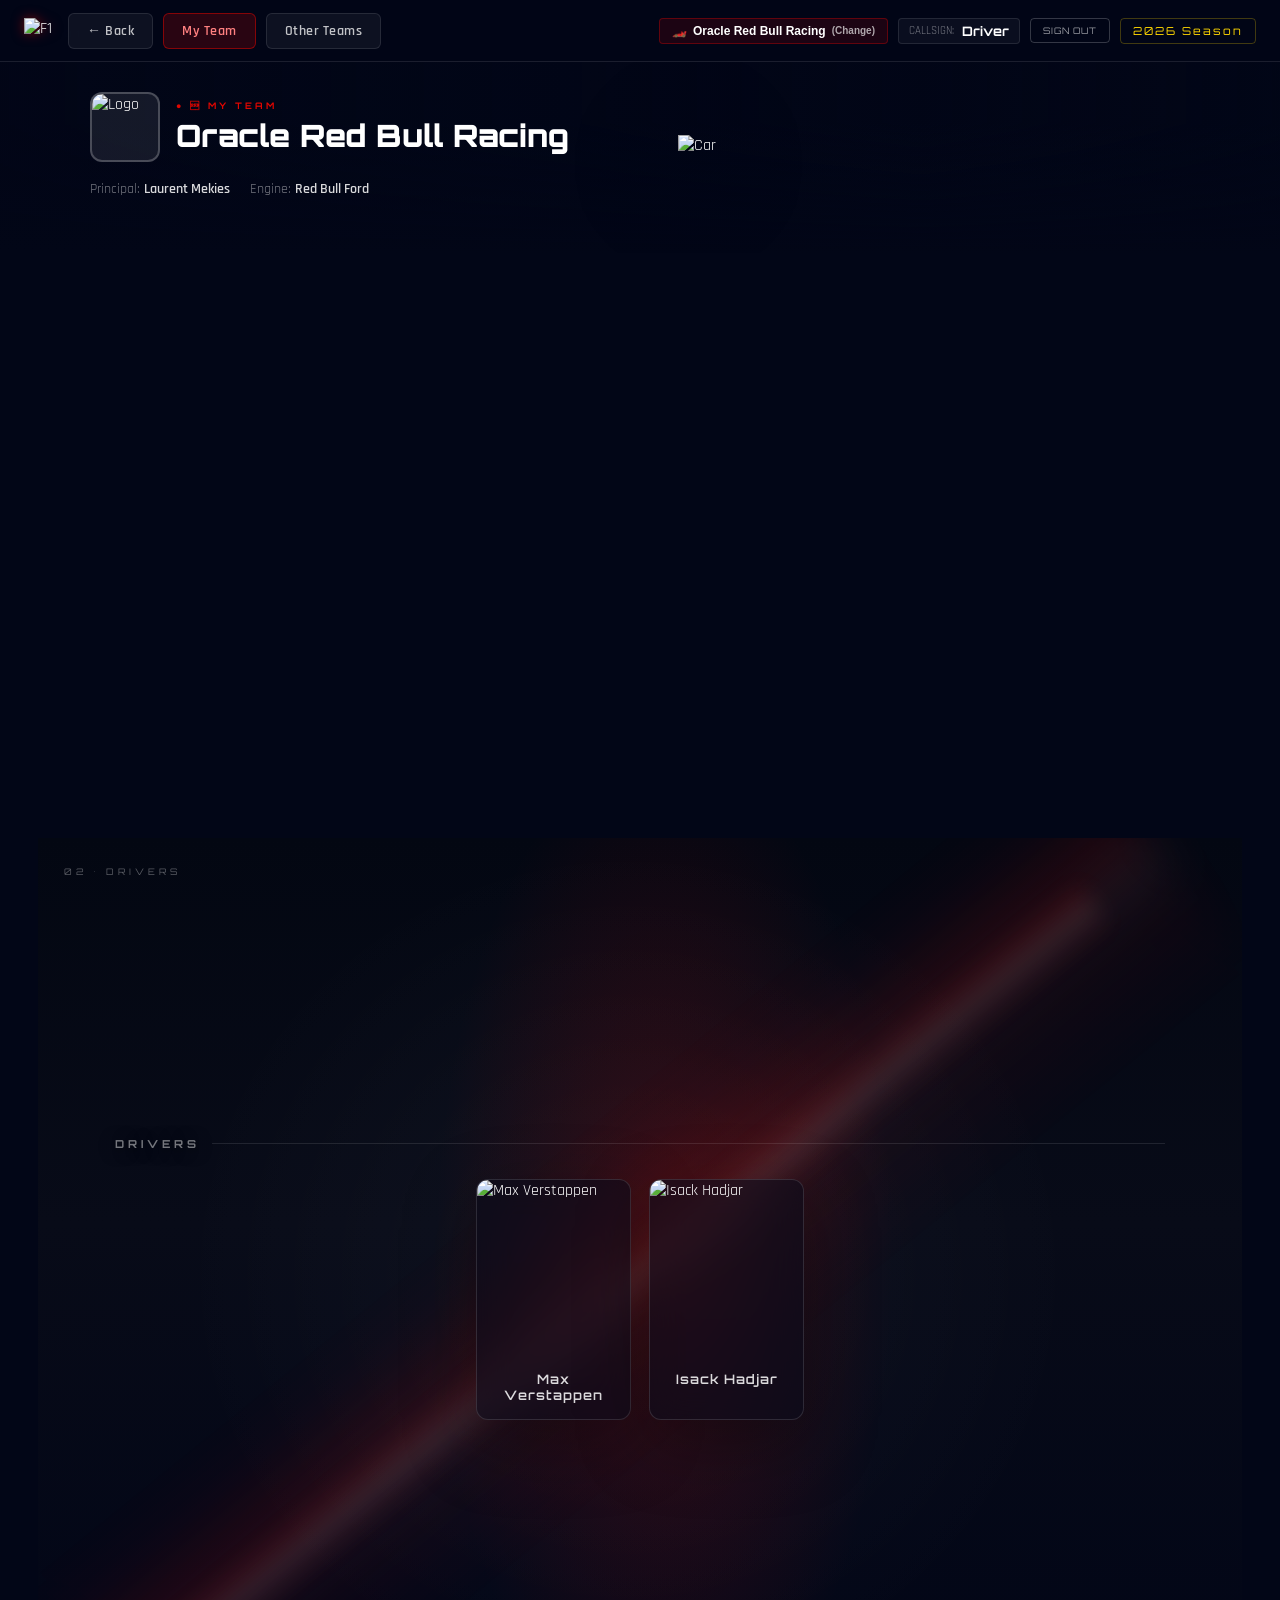
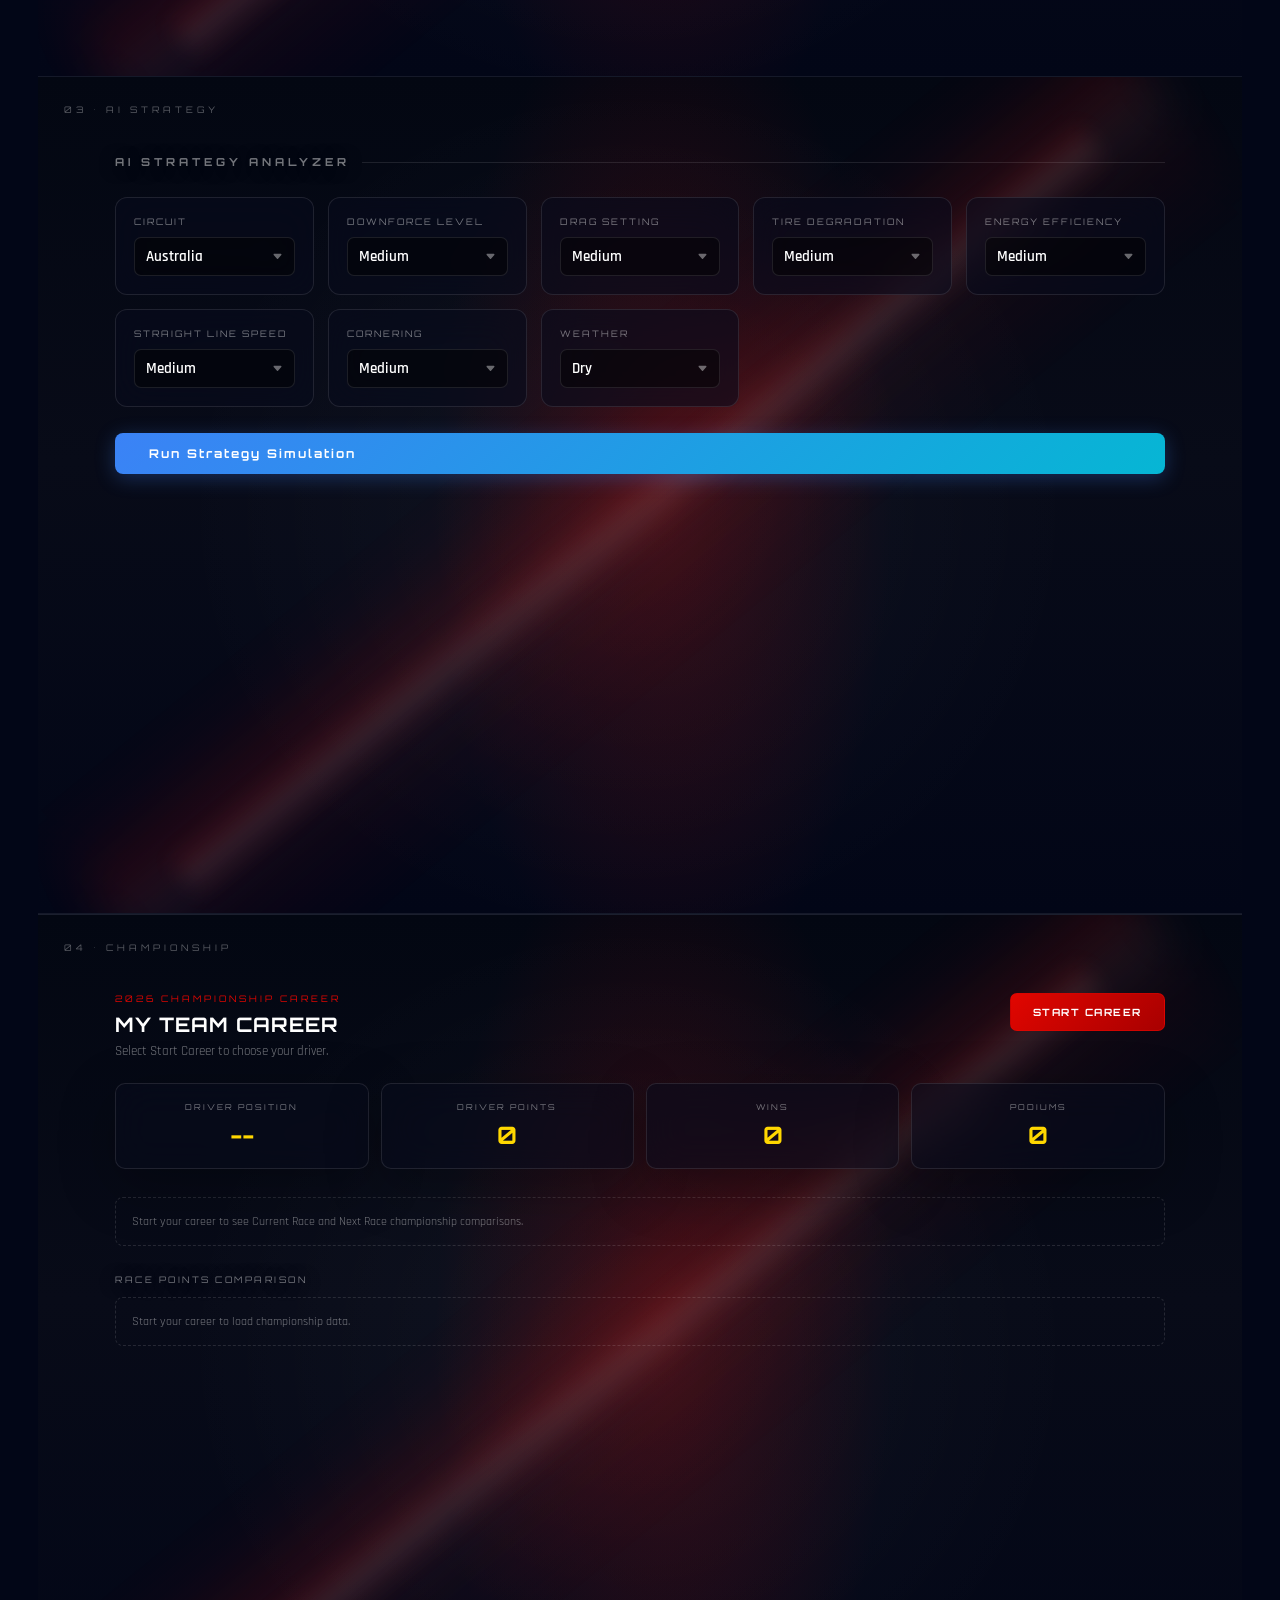
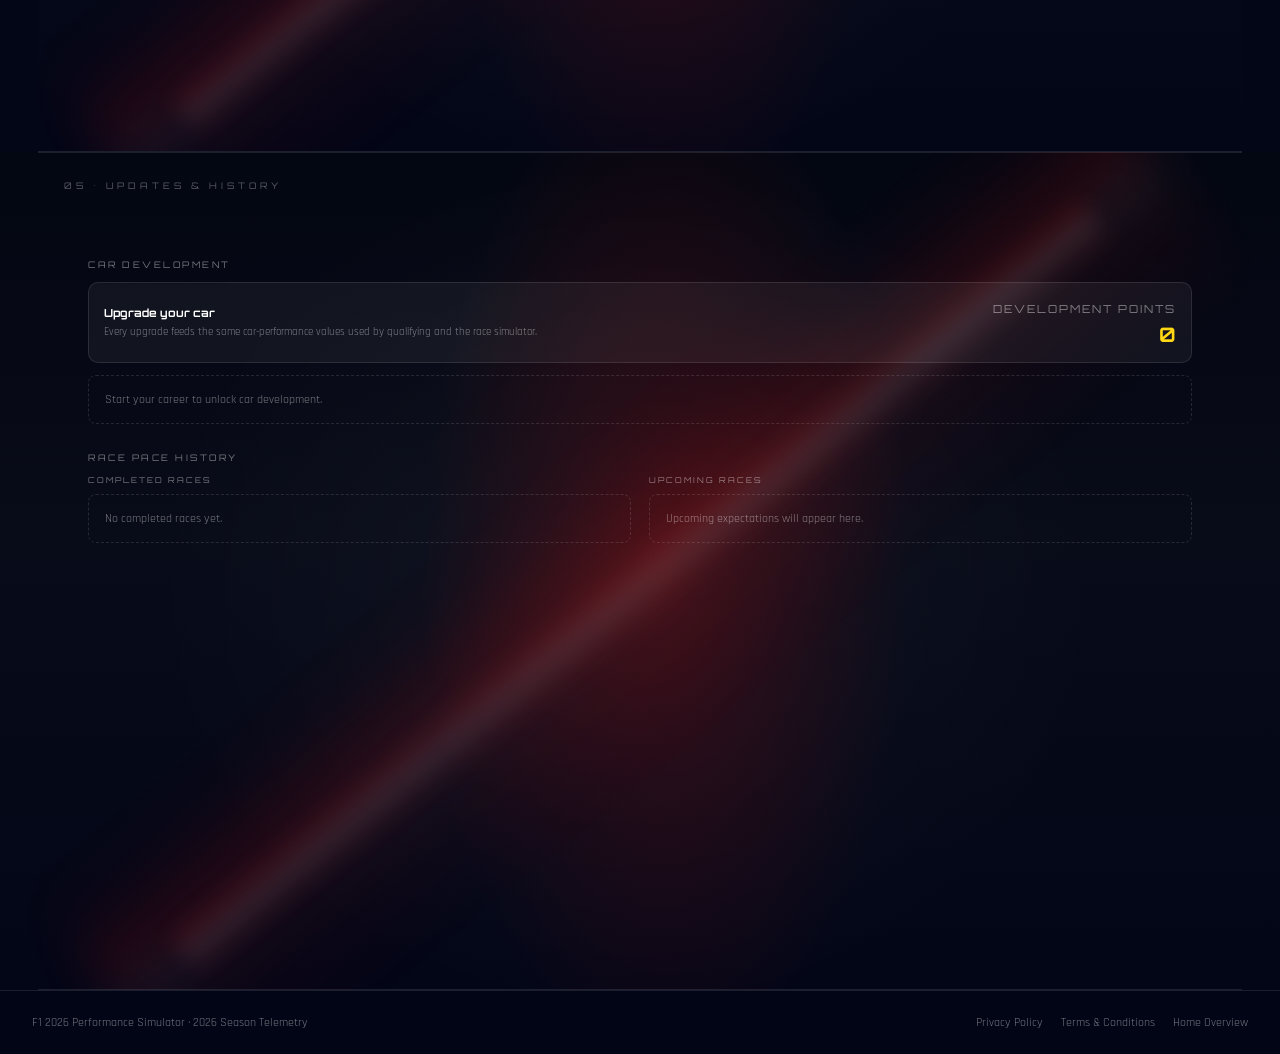
==== commit 7513eb28: "feat: add database authentication, user team selection, career persistence, and F1 admin console" ====
--- a/frontend/dashboard.html
+++ b/frontend/dashboard.html
@@ -2,2643 +2,23 @@
 <html lang="en">
 
 <head>
-
 <meta charset="UTF-8">
-
-<meta
-    name="viewport"
-    content="width=device-width, initial-scale=1.0"
->
-
-<title>F1 Dashboard</title>
-
-<link
-    href="https://fonts.googleapis.com/css2?family=Orbitron:wght@400;700;900&family=Rajdhani:wght@300;400;600&display=swap"
-    rel="stylesheet"
->
-
-<style>
-
-/* =========================================================
-   GLOBAL
-========================================================= */
-
-*,
-*::before,
-*::after {
-    box-sizing: border-box;
-    margin: 0;
-    padding: 0;
-}
-
-:root {
-
-    --red: #e10600;
-    --gold: #ffd700;
-    --blue: #3b82f6;
-    --cyan: #06b6d4;
-
-    --dark: #020617;
-
-    --surface: rgba(255,255,255,0.05);
-    --surface-hover: rgba(255,255,255,0.09);
-
-    --border: rgba(255,255,255,0.10);
-    --border-bright: rgba(255,255,255,0.22);
-
-    --text-muted: rgba(255,255,255,0.45);
-}
-
-::-webkit-scrollbar {
-    width: 5px;
-}
-
-::-webkit-scrollbar-track {
-    background: transparent;
-}
-
-::-webkit-scrollbar-thumb {
-    background: rgba(255,255,255,0.15);
-    border-radius: 3px;
-}
-
-body {
-
-    font-family: 'Rajdhani', sans-serif;
-
-    background: var(--dark);
-
-    color: white;
-
-    scroll-behavior: smooth;
-}
-
-
-/* =========================================================
-   TOP NAV
-========================================================= */
-
-.top-bar {
-
-    position: fixed;
-
-    top: 0;
-    left: 0;
-    right: 0;
-
-    height: 62px;
-
-    display: flex;
-
-    align-items: center;
-
-    gap: 10px;
-
-    padding: 0 24px;
-
-    background: rgba(2,6,23,0.92);
-
-    backdrop-filter: blur(20px);
-
-    border-bottom: 1px solid var(--border);
-
-    z-index: 100;
-}
-
-.top-bar-logo {
-
-    height: 26px;
-
-    filter:
-        drop-shadow(
-            0 0 6px
-            rgba(225,6,0,0.5)
-        );
-
-    margin-right: 6px;
-}
-
-.btn-nav {
-
-    padding: 8px 18px;
-
-    background: var(--surface);
-
-    border: 1px solid var(--border);
-
-    color: rgba(255,255,255,0.75);
-
-    border-radius: 6px;
-
-    cursor: pointer;
-
-    font-family: 'Rajdhani', sans-serif;
-
-    font-size: 14px;
-
-    font-weight: 600;
-
-    letter-spacing: 0.5px;
-
-    transition: all 0.2s;
-
-    white-space: nowrap;
-}
-
-.btn-nav:hover {
-
-    background: var(--surface-hover);
-
-    border-color: var(--border-bright);
-
-    color: white;
-}
-
-.btn-nav.active {
-
-    background:
-        rgba(225,6,0,0.18);
-
-    border-color:
-        rgba(225,6,0,0.5);
-
-    color: #ff8080;
-}
-
-.top-bar-spacer {
-
-    margin-left: auto;
-}
-
-.top-bar-season {
-
-    font-family: 'Orbitron', monospace;
-
-    font-size: 11px;
-
-    color: var(--gold);
-
-    letter-spacing: 2px;
-
-    border:
-        1px solid
-        rgba(255,215,0,0.25);
-
-    padding: 5px 12px;
-
-    border-radius: 4px;
-}
-
-
-/* =========================================================
-   HERO
-========================================================= */
-
-.hero {
-
-    min-height: 88vh;
-
-    display: flex;
-
-    align-items: center;
-
-    justify-content: space-between;
-
-    padding: 100px 60px 60px;
-
-    position: relative;
-
-    overflow: hidden;
-}
-
-.hero-bg {
-
-    position: absolute;
-
-    inset: 0;
-
-    background-size: cover;
-
-    background-position: center;
-
-    filter:
-        brightness(0.28)
-        saturate(1.3);
-
-    z-index: 0;
-}
-
-.hero-overlay {
-
-    position: absolute;
-
-    inset: 0;
-
-    background:
-        linear-gradient(
-            to right,
-            rgba(2,6,23,0.8) 0%,
-            transparent 55%,
-            rgba(2,6,23,0.4) 100%
-        );
-
-    z-index: 1;
-}
-
-.hero-bottom-fade {
-
-    position: absolute;
-
-    bottom: 0;
-
-    left: 0;
-
-    right: 0;
-
-    height: 130px;
-
-    background:
-        linear-gradient(
-            to bottom,
-            transparent,
-            var(--dark)
-        );
-
-    z-index: 2;
-}
-
-.hero-left {
-
-    position: relative;
-
-    z-index: 3;
-
-    max-width: 500px;
-}
-
-.team-badge {
-
-    display: flex;
-
-    align-items: center;
-
-    gap: 16px;
-
-    margin-bottom: 18px;
-}
-
-.team-logo-box {
-
-    width: 70px;
-
-    height: 70px;
-
-    border-radius: 12px;
-
-    overflow: hidden;
-
-    border:
-        2px solid
-        var(--border-bright);
-
-    background:
-        rgba(255,255,255,0.08);
-
-    flex-shrink: 0;
-}
-
-.team-logo-box img {
-
-    width: 100%;
-
-    height: 100%;
-
-    object-fit: cover;
-}
-
-.team-tag {
-
-    font-family: 'Orbitron', monospace;
-
-    font-size: 9px;
-
-    letter-spacing: 3px;
-
-    text-transform: uppercase;
-
-    font-weight: 700;
-
-    margin-bottom: 6px;
-}
-
-.tag-my {
-
-    color: var(--red);
-}
-
-.tag-view {
-
-    color: var(--gold);
-}
-
-.hero h1 {
-
-    font-family: 'Orbitron', monospace;
-
-    font-size:
-        clamp(
-            18px,
-            2.4vw,
-            34px
-        );
-
-    font-weight: 900;
-
-    line-height: 1.15;
-}
-
-.hero-meta {
-
-    display: flex;
-
-    gap: 20px;
-
-    flex-wrap: wrap;
-
-    margin-top: 14px;
-}
-
-.hero-meta-item {
-
-    font-size: 14px;
-
-    color: var(--text-muted);
-}
-
-.hero-meta-item span {
-
-    color:
-        rgba(255,255,255,0.85);
-
-    font-weight: 600;
-}
-
-.hero-right {
-
-    position: relative;
-
-    z-index: 3;
-
-    flex-shrink: 0;
-}
-
-.hero-right img {
-
-    width:
-        clamp(
-            300px,
-            40vw,
-            580px
-        );
-
-    filter:
-        drop-shadow(
-            0 20px 60px
-            rgba(0,0,0,0.85)
-        );
-}
-
-
-/* =========================================================
-   SECTIONS
-========================================================= */
-
-.section {
-
-    padding: 50px;
-}
-
-.section-title {
-
-    font-family: 'Orbitron', monospace;
-
-    font-size: 11px;
-
-    font-weight: 700;
-
-    letter-spacing: 4px;
-
-    text-transform: uppercase;
-
-    color: var(--text-muted);
-
-    margin-bottom: 28px;
-
-    display: flex;
-
-    align-items: center;
-
-    gap: 12px;
-}
-
-.section-title::after {
-
-    content: "";
-
-    flex: 1;
-
-    height: 1px;
-
-    background: var(--border);
-}
-
-
-/* =========================================================
-   DRIVER CARDS
-========================================================= */
-
-.drivers-grid {
-
-    display: flex;
-
-    gap: 18px;
-
-    flex-wrap: wrap;
-}
-
-.driver-card {
-
-    width: 155px;
-
-    background: var(--surface);
-
-    border: 1px solid var(--border);
-
-    border-radius: 12px;
-
-    overflow: hidden;
-
-    transition:
-        transform 0.2s,
-        border-color 0.2s;
-}
-
-.driver-card:hover {
-
-    transform:
-        translateY(-4px);
-
-    border-color:
-        var(--border-bright);
-}
-
-.driver-card img {
-
-    width: 100%;
-
-    height: 175px;
-
-    object-fit: cover;
-
-    display: block;
-}
-
-.driver-card p {
-
-    padding: 10px 12px;
-
-    font-size: 13px;
-
-    font-weight: 600;
-
-    color:
-        rgba(255,255,255,0.85);
-}
-
-
-/* =========================================================
-   STRATEGY ANALYZER
-========================================================= */
-
-#analyzeSection {
-
-    border-top:
-        1px solid var(--border);
-
-    border-bottom:
-        1px solid var(--border);
-
-    background:
-        rgba(255,255,255,0.015);
-}
-
-.analyzer-grid {
-
-    display: grid;
-
-    grid-template-columns:
-        repeat(
-            auto-fit,
-            minmax(190px,1fr)
-        );
-
-    gap: 14px;
-
-    margin-bottom: 26px;
-}
-
-.analyzer-card {
-
-    background:
-        var(--surface);
-
-    border:
-        1px solid var(--border);
-
-    border-radius: 12px;
-
-    padding: 18px;
-
-    transition:
-        border-color 0.2s;
-}
-
-.analyzer-card:hover {
-
-    border-color:
-        var(--border-bright);
-}
-
-.analyzer-card label {
-
-    font-family:
-        'Orbitron', monospace;
-
-    font-size: 9px;
-
-    letter-spacing: 2px;
-
-    text-transform: uppercase;
-
-    color: var(--text-muted);
-
-    display: block;
-
-    margin-bottom: 10px;
-}
-
-.analyzer-card select {
-
-    width: 100%;
-
-    padding:
-        9px 32px 9px 11px;
-
-    background:
-        rgba(0,0,0,0.45);
-
-    border:
-        1px solid var(--border);
-
-    border-radius: 7px;
-
-    color: white;
-
-    font-family:
-        'Rajdhani', sans-serif;
-
-    font-size: 15px;
-
-    font-weight: 600;
-
-    cursor: pointer;
-
-    outline: none;
-
-    transition:
-        border-color 0.2s;
-
-    appearance: none;
-
-    background-image:
-        url("data:image/svg+xml,%3Csvg xmlns='http://www.w3.org/2000/svg' width='11' height='11' fill='rgba(255,255,255,0.4)' viewBox='0 0 16 16'%3E%3Cpath d='M7.247 11.14L2.451 5.658C1.885 5.013 2.345 4 3.204 4h9.592a1 1 0 0 1 .753 1.659l-4.796 5.48a1 1 0 0 1-1.506 0z'/%3E%3C/svg%3E");
-
-    background-repeat: no-repeat;
-
-    background-position:
-        right 11px center;
-}
-
-.analyzer-card select:focus {
-
-    border-color:
-        var(--blue);
-}
-
-.analyzer-card select option {
-
-    background: #0f172a;
-
-    color: white;
-}
-
-
-/* =========================================================
-   GENERATE BUTTON
-========================================================= */
-
-.btn-generate {
-
-    display: inline-flex;
-
-    align-items: center;
-
-    gap: 10px;
-
-    padding:
-        13px 34px;
-
-    background:
-        linear-gradient(
-            135deg,
-            var(--blue),
-            var(--cyan)
-        );
-
-    border: none;
-
-    border-radius: 8px;
-
-    color: white;
-
-    font-family:
-        'Orbitron', monospace;
-
-    font-size: 12px;
-
-    font-weight: 700;
-
-    letter-spacing: 2px;
-
-    cursor: pointer;
-
-    transition:
-        transform 0.2s,
-        box-shadow 0.2s,
-        opacity 0.2s;
-
-    box-shadow:
-        0 4px 20px
-        rgba(59,130,246,0.3);
-}
-
-.btn-generate:hover {
-
-    transform:
-        translateY(-2px);
-
-    box-shadow:
-        0 8px 28px
-        rgba(59,130,246,0.5);
-}
-
-.btn-generate:disabled {
-
-    opacity: 0.55;
-
-    cursor: not-allowed;
-
-    transform: none !important;
-
-    box-shadow: none;
-}
-
-.spinner {
-
-    width: 16px;
-
-    height: 16px;
-
-    border:
-        2px solid
-        rgba(255,255,255,0.3);
-
-    border-top-color: white;
-
-    border-radius: 50%;
-
-    animation:
-        spin 0.7s linear infinite;
-
-    display: none;
-}
-
-@keyframes spin {
-
-    to {
-        transform: rotate(360deg);
-    }
-}
-
-
-/* =========================================================
-   STRATEGY RESULTS
-========================================================= */
-
-#result {
-    margin-top: 28px;
-    display: flex;
-    flex-direction: column;
-    gap: 18px;
-}
-
-.strategy-overview {
-    display: grid;
-    grid-template-columns: repeat(auto-fit, minmax(210px, 1fr));
-    gap: 14px;
-}
-
-.recommended-card {
-    position: relative;
-    overflow: hidden;
-    background:
-        linear-gradient(135deg, rgba(255,215,0,0.12), rgba(59,130,246,0.06));
-    border: 1px solid rgba(255,215,0,0.48);
-    border-radius: 14px;
-    padding: 24px;
-    animation: cardIn 0.35s ease both;
-    box-shadow: 0 0 30px rgba(255,215,0,0.06);
-}
-
-.recommended-card::before {
-    content: "";
-    position: absolute;
-    inset: 0;
-    pointer-events: none;
-    background: linear-gradient(120deg, rgba(255,215,0,0.08), transparent 45%);
-}
-
-.recommended-rank {
-    display: inline-flex;
-    align-items: center;
-    gap: 7px;
-    padding: 6px 10px;
-    border-radius: 20px;
-    background: rgba(255,215,0,0.12);
-    border: 1px solid rgba(255,215,0,0.28);
-    color: var(--gold);
-    font-family: 'Orbitron', monospace;
-    font-size: 9px;
-    font-weight: 700;
-    letter-spacing: 1.5px;
-    text-transform: uppercase;
-    margin-bottom: 15px;
-}
-
-.recommended-header {
-    position: relative;
-    z-index: 1;
-    display: flex;
-    align-items: flex-start;
-    justify-content: space-between;
-    gap: 18px;
-    flex-wrap: wrap;
-}
-
-.recommended-label {
-    font-family: 'Orbitron', monospace;
-    font-size: 9px;
-    letter-spacing: 2.5px;
-    color: var(--gold);
-    text-transform: uppercase;
-    margin-bottom: 7px;
-}
-
-.recommended-name {
-    font-family: 'Orbitron', monospace;
-    font-size: 20px;
-    font-weight: 900;
-    line-height: 1.25;
-}
-
-.score-badge {
-    min-width: 105px;
-    text-align: center;
-    padding: 11px 16px;
-    border: 1px solid rgba(255,215,0,0.35);
-    border-radius: 10px;
-    background: rgba(255,215,0,0.08);
-}
-
-.score-number {
-    font-family: 'Orbitron', monospace;
-    font-size: 24px;
-    font-weight: 900;
-    color: var(--gold);
-}
-
-.score-label {
-    font-size: 9px;
-    letter-spacing: 1.5px;
-    color: var(--text-muted);
-    text-transform: uppercase;
-}
-
-.recommended-meta {
-    position: relative;
-    z-index: 1;
-    display: flex;
-    gap: 10px;
-    flex-wrap: wrap;
-    margin-top: 18px;
-}
-
-.meta-pill {
-    padding: 7px 11px;
-    border: 1px solid var(--border);
-    border-radius: 20px;
-    background: rgba(255,255,255,0.04);
-    font-size: 12px;
-    color: rgba(255,255,255,0.8);
-}
-
-/* =========================================================
-   STRATEGY SELECTOR
-========================================================= */
-
-.strategy-selector-title,
-.component-panel-title {
-    font-family: 'Orbitron', monospace;
-    font-size: 9px;
-    letter-spacing: 2.5px;
-    color: var(--text-muted);
-    text-transform: uppercase;
-    margin-bottom: 12px;
-}
-
-.strategy-selector {
-    display: grid;
-    grid-template-columns: repeat(auto-fit, minmax(210px, 1fr));
-    gap: 14px;
-}
-
-.candidate-card {
-    position: relative;
-    background: var(--surface);
-    border: 1px solid var(--border);
-    border-radius: 12px;
-    padding: 18px;
-    cursor: pointer;
-    text-align: left;
-    transition: transform 0.2s, border-color 0.2s, background 0.2s, box-shadow 0.2s;
-    animation: cardIn 0.35s ease both;
-}
-
-.candidate-card:hover {
-    transform: translateY(-3px);
-    border-color: var(--border-bright);
-    background: var(--surface-hover);
-}
-
-.candidate-card.selected {
-    border-color: rgba(59,130,246,0.65);
-    background: rgba(59,130,246,0.09);
-    box-shadow: 0 0 22px rgba(59,130,246,0.10);
-}
-
-.candidate-card.recommended {
-    border-color: rgba(255,215,0,0.45);
-}
-
-.candidate-card.recommended.selected {
-    border-color: rgba(255,215,0,0.8);
-    box-shadow: 0 0 24px rgba(255,215,0,0.12);
-}
-
-.candidate-rank {
-    position: absolute;
-    top: 12px;
-    right: 12px;
-    min-width: 27px;
-    height: 27px;
-    display: grid;
-    place-items: center;
-    border-radius: 50%;
-    font-family: 'Orbitron', monospace;
-    font-size: 10px;
-    font-weight: 900;
-    color: rgba(255,255,255,0.65);
-    background: rgba(255,255,255,0.06);
-    border: 1px solid var(--border);
-}
-
-.candidate-card.recommended .candidate-rank {
-    color: #111827;
-    background: var(--gold);
-    border-color: var(--gold);
-    box-shadow: 0 0 12px rgba(255,215,0,0.35);
-}
-
-.candidate-name {
-    padding-right: 42px;
-    font-family: 'Orbitron', monospace;
-    font-size: 10px;
-    letter-spacing: 1.3px;
-    color: white;
-    line-height: 1.4;
-    text-transform: uppercase;
-}
-
-.candidate-recommended {
-    margin-top: 7px;
-    color: var(--gold);
-    font-family: 'Orbitron', monospace;
-    font-size: 8px;
-    letter-spacing: 1.5px;
-    text-transform: uppercase;
-}
-
-.candidate-score {
-    font-family: 'Orbitron', monospace;
-    font-size: 22px;
-    font-weight: 900;
-    color: var(--cyan);
-    margin: 12px 0;
-}
-
-.candidate-card.recommended .candidate-score {
-    color: var(--gold);
-}
-
-.candidate-details {
-    display: flex;
-    flex-direction: column;
-    gap: 7px;
-}
-
-.candidate-detail {
-    display: flex;
-    justify-content: space-between;
-    gap: 10px;
-    font-size: 12px;
-    color: rgba(255,255,255,0.5);
-}
-
-.candidate-detail strong {
-    color: rgba(255,255,255,0.85);
-    font-weight: 600;
-    text-align: right;
-}
-
-/* =========================================================
-   COMPONENT PANEL
-========================================================= */
-
-.component-panel {
-    background: var(--surface);
-    border: 1px solid var(--border);
-    border-radius: 14px;
-    padding: 24px;
-    animation: cardIn 0.3s ease both;
-}
-
-.component-panel-header {
-    display: flex;
-    align-items: flex-start;
-    justify-content: space-between;
-    gap: 18px;
-    flex-wrap: wrap;
-    margin-bottom: 22px;
-}
-
-.component-panel-name {
-    font-family: 'Orbitron', monospace;
-    font-size: 17px;
-    font-weight: 900;
-    margin-top: 5px;
-}
-
-.component-panel-score {
-    font-family: 'Orbitron', monospace;
-    font-size: 13px;
-    color: var(--cyan);
-    letter-spacing: 1px;
-}
-
-.component-panel.recommended-panel {
-    border-color: rgba(255,215,0,0.38);
-    background:
-        linear-gradient(135deg, rgba(255,215,0,0.055), rgba(255,255,255,0.03));
-}
-
-.component-panel.recommended-panel .component-panel-score {
-    color: var(--gold);
-}
-
-.score-section {
-    margin-top: 5px;
-}
-
-.score-section-title {
-    font-family: 'Orbitron', monospace;
-    font-size: 9px;
-    letter-spacing: 2px;
-    color: var(--text-muted);
-    margin-bottom: 15px;
-    text-transform: uppercase;
-}
-
-.score-row {
-    display: grid;
-    grid-template-columns: 155px 1fr 50px;
-    align-items: center;
-    gap: 10px;
-    margin-bottom: 11px;
-}
-
-.score-row-name {
-    font-size: 12px;
-    color: rgba(255,255,255,0.7);
-}
-
-.score-track {
-    height: 8px;
-    border-radius: 5px;
-    background: rgba(255,255,255,0.08);
-    overflow: hidden;
-}
-
-.score-fill {
-    height: 100%;
-    border-radius: 5px;
-    background: linear-gradient(90deg, var(--blue), var(--cyan));
-    transition: width 0.65s ease;
-}
-
-.recommended-panel .score-fill {
-    background: linear-gradient(90deg, #d4a900, var(--gold));
-}
-
-.score-value {
-    font-family: 'Orbitron', monospace;
-    font-size: 10px;
-    color: rgba(255,255,255,0.65);
-    text-align: right;
-}
-
-.reasoning-section {
-    margin-top: 22px;
-    padding-top: 20px;
-    border-top: 1px solid var(--border);
-}
-
-.reasoning-title {
-    font-family: 'Orbitron', monospace;
-    font-size: 9px;
-    letter-spacing: 2px;
-    color: var(--gold);
-    margin-bottom: 12px;
-    text-transform: uppercase;
-}
-
-.reasoning-list {
-    list-style: none;
-    display: flex;
-    flex-direction: column;
-    gap: 8px;
-}
-
-.reasoning-list li {
-    font-size: 13px;
-    color: rgba(255,255,255,0.7);
-    line-height: 1.5;
-    padding-left: 18px;
-    position: relative;
-}
-
-.reasoning-list li::before {
-    content: "◆";
-    position: absolute;
-    left: 0;
-    top: 3px;
-    font-size: 7px;
-    color: var(--gold);
-}
-
-/* =========================================================
-   AI RACE ENGINEER
-========================================================= */
-
-.ai-engineer-panel {
-    position: relative;
-    overflow: hidden;
-    background: linear-gradient(135deg, rgba(6,182,212,0.075), rgba(255,215,0,0.045));
-    border: 1px solid rgba(6,182,212,0.28);
-    border-radius: 14px;
-    padding: 24px;
-    animation: cardIn 0.35s ease both;
-}
-
-.ai-engineer-panel::before {
-    content: "";
-    position: absolute;
-    inset: 0;
-    pointer-events: none;
-    background: linear-gradient(120deg, rgba(6,182,212,0.08), transparent 42%, rgba(255,215,0,0.04));
-}
-
-.ai-engineer-header {
-    position: relative;
-    z-index: 1;
-    display: flex;
-    align-items: flex-start;
-    justify-content: space-between;
-    gap: 18px;
-    flex-wrap: wrap;
-    margin-bottom: 18px;
-}
-
-.ai-engineer-title {
-    font-family: 'Orbitron', monospace;
-    font-size: 11px;
-    font-weight: 900;
-    letter-spacing: 2.5px;
-    color: var(--cyan);
-    text-transform: uppercase;
-}
-
-.ai-engineer-subtitle {
-    margin-top: 6px;
-    color: rgba(255,255,255,0.48);
-    font-size: 12px;
-}
-
-.ai-mode-badge {
-    padding: 7px 11px;
-    border: 1px solid rgba(255,215,0,0.28);
-    border-radius: 20px;
-    background: rgba(255,215,0,0.07);
-    color: var(--gold);
-    font-family: 'Orbitron', monospace;
-    font-size: 8px;
-    font-weight: 700;
-    letter-spacing: 1.3px;
-    text-transform: uppercase;
-}
-
-.ai-engineer-recommendation {
-    position: relative;
-    z-index: 1;
-    display: flex;
-    align-items: center;
-    gap: 12px;
-    padding: 12px 14px;
-    margin-bottom: 18px;
-    border: 1px solid rgba(255,215,0,0.22);
-    border-radius: 9px;
-    background: rgba(255,215,0,0.055);
-}
-
-.ai-engineer-medal {
-    font-size: 22px;
-}
-
-.ai-engineer-rec-label {
-    font-family: 'Orbitron', monospace;
-    font-size: 8px;
-    letter-spacing: 1.8px;
-    color: var(--gold);
-    text-transform: uppercase;
-}
-
-.ai-engineer-rec-name {
-    margin-top: 3px;
-    font-family: 'Orbitron', monospace;
-    font-size: 14px;
-    font-weight: 900;
-}
-
-.ai-engineer-body {
-    position: relative;
-    z-index: 1;
-    color: rgba(255,255,255,0.76);
-    font-size: 14px;
-    line-height: 1.65;
-    white-space: pre-line;
-}
-
-.ai-engineer-body strong {
-    color: white;
-}
-
-.ai-engineer-footer {
-    position: relative;
-    z-index: 1;
-    margin-top: 18px;
-    padding-top: 13px;
-    border-top: 1px solid var(--border);
-    color: rgba(255,255,255,0.35);
-    font-size: 11px;
-}
-
-.ai-engineer-error {
-    color: #fbbf24;
-}
-
-/* =========================================================
-   LOADING
-========================================================= */
-
-/* =========================================================
-   LOADING
-========================================================= */
-
-.loading-wrap {
-
-    grid-column:
-        1 / -1;
-
-    display: flex;
-
-    align-items: center;
-
-    justify-content: center;
-
-    gap: 10px;
-
-    padding: 50px;
-}
-
-.loading-wrap p {
-
-    font-family:
-        'Orbitron', monospace;
-
-    font-size: 11px;
-
-    letter-spacing: 3px;
-
-    color: var(--text-muted);
-
-    text-transform: uppercase;
-}
-
-.dot {
-
-    width: 8px;
-
-    height: 8px;
-
-    border-radius: 50%;
-
-    background: var(--blue);
-
-    animation:
-        dotPulse 1.2s ease-in-out infinite;
-}
-
-.dot:nth-child(2) {
-
-    animation-delay: .2s;
-
-    background: var(--cyan);
-}
-
-.dot:nth-child(3) {
-
-    animation-delay: .4s;
-
-    background: var(--gold);
-}
-
-@keyframes dotPulse {
-
-    0%,
-    80%,
-    100% {
-
-        transform: scale(0.6);
-
-        opacity: 0.4;
-    }
-
-    40% {
-
-        transform: scale(1);
-
-        opacity: 1;
-    }
-}
-
-
-/* =========================================================
-   ERROR
-========================================================= */
-
-.error-msg {
-
-    grid-column:
-        1 / -1;
-
-    text-align: center;
-
-    padding: 30px;
-
-    color: #f87171;
-
-    font-size: 15px;
-
-    border:
-        1px solid
-        rgba(248,113,113,0.2);
-
-    border-radius: 10px;
-
-    background:
-        rgba(248,113,113,0.05);
-}
-
-.debug-box {
-
-    grid-column:
-        1 / -1;
-
-    margin-top: 12px;
-
-    padding: 14px;
-
-    background:
-        rgba(0,0,0,0.4);
-
-    border:
-        1px solid
-        rgba(255,255,255,0.08);
-
-    border-radius: 8px;
-
-    font-family: monospace;
-
-    font-size: 11px;
-
-    color:
-        rgba(255,255,255,0.4);
-
-    word-break: break-all;
-
-    white-space: pre-wrap;
-
-    display: none;
-}
-
-
-/* =========================================================
-   OTHER TEAMS
-========================================================= */
-
-#otherTeamsSection {
-
-    display: none;
-
-    border-top:
-        1px solid var(--border);
-}
-
-.teams-grid {
-
-    display: grid;
-
-    grid-template-columns:
-        repeat(
-            auto-fill,
-            minmax(155px,1fr)
-        );
-
-    gap: 14px;
-}
-
-.team-tile {
-
-    background:
-        var(--surface);
-
-    border:
-        1px solid var(--border);
-
-    border-radius: 10px;
-
-    padding: 18px 14px;
-
-    text-align: center;
-
-    cursor: pointer;
-
-    transition:
-        transform 0.2s,
-        border-color 0.2s,
-        background 0.2s;
-}
-
-.team-tile:hover {
-
-    transform:
-        translateY(-4px);
-
-    border-color:
-        var(--border-bright);
-
-    background:
-        var(--surface-hover);
-}
-
-.team-tile.selected {
-
-    border-color:
-        rgba(255,215,0,0.5);
-
-    background:
-        rgba(255,215,0,0.07);
-}
-
-.team-tile img {
-
-    width: 64px;
-
-    height: 64px;
-
-    object-fit: cover;
-
-    border-radius: 8px;
-
-    margin-bottom: 10px;
-
-    display: block;
-
-    margin-left: auto;
-
-    margin-right: auto;
-}
-
-.team-tile p {
-
-    font-size: 12px;
-
-    font-weight: 600;
-
-    color:
-        rgba(255,255,255,0.75);
-
-    line-height: 1.3;
-}
-
-
-/* =========================================================
-   VIEW ONLY
-========================================================= */
-
-.view-only-banner {
-
-    display: flex;
-
-    align-items: center;
-
-    gap: 10px;
-
-    background:
-        rgba(255,215,0,0.07);
-
-    border:
-        1px solid
-        rgba(255,215,0,0.22);
-
-    border-radius: 8px;
-
-    padding:
-        12px 18px;
-
-    margin-bottom: 24px;
-
-    font-size: 13px;
-
-    color: var(--gold);
-
-    font-weight: 600;
-}
-
-
-/* =========================================================
-   RESPONSIVE
-========================================================= */
-
-@media (max-width: 800px) {
-
-    .hero {
-
-        flex-direction: column;
-
-        align-items: flex-start;
-
-        gap: 30px;
-
-        padding:
-            100px 30px 50px;
-    }
-
-    .hero-right {
-
-        align-self: center;
-    }
-
-    .section {
-
-        padding: 35px 25px;
-    }
-
-    .score-row {
-
-        grid-template-columns:
-            110px 1fr 42px;
-    }
-}
-
-@media (max-width: 520px) {
-
-    .top-bar {
-
-        padding: 0 12px;
-
-        gap: 5px;
-    }
-
-    .top-bar-logo {
-
-        height: 22px;
-    }
-
-    .btn-nav {
-
-        padding:
-            7px 9px;
-
-        font-size: 12px;
-    }
-
-    .top-bar-season {
-
-        display: none;
-    }
-
-    .score-row {
-
-        grid-template-columns:
-            1fr 1fr 40px;
-    }
-}
-
-@keyframes cardIn {
-
-    from {
-
-        opacity: 0;
-
-        transform:
-            translateY(12px);
-    }
-
-    to {
-
-        opacity: 1;
-
-        transform:
-            translateY(0);
-    }
-}
-
-
-
-/* =========================================================
-   MY CAREER / CHAMPIONSHIP
-========================================================= */
-
-.career-panel {
-    display: none;
-    padding: 50px;
-    border-top: 1px solid var(--border);
-    border-bottom: 1px solid var(--border);
-    background: rgba(255,255,255,0.015);
-}
-
-.career-inner {
-    max-width: 1400px;
-    margin: 0 auto;
-}
-
-.career-header {
-    display: flex;
-    align-items: flex-start;
-    justify-content: space-between;
-    gap: 20px;
-    margin-bottom: 24px;
-}
-
-.career-kicker {
-    font-family: 'Orbitron', monospace;
-    font-size: 9px;
-    letter-spacing: 3px;
-    color: var(--red);
-    text-transform: uppercase;
-    margin-bottom: 8px;
-}
-
-.career-header h2 {
-    font-family: 'Orbitron', monospace;
-    font-size: 20px;
-    letter-spacing: 1px;
-}
-
-.career-header p {
-    margin-top: 6px;
-    color: var(--text-muted);
-    font-size: 13px;
-}
-
-.career-start-btn {
-    padding: 12px 22px;
-    border: 1px solid rgba(225,6,0,0.55);
-    border-radius: 7px;
-    background: linear-gradient(135deg, var(--red), #a80000);
-    color: white;
-    font-family: 'Orbitron', monospace;
-    font-size: 10px;
-    font-weight: 700;
-    letter-spacing: 1.5px;
-    cursor: pointer;
-    transition: transform .2s, box-shadow .2s, opacity .2s;
-}
-
-.career-start-btn:hover {
-    transform: translateY(-2px);
-    box-shadow: 0 8px 25px rgba(225,6,0,0.30);
-}
-
-.career-start-btn:disabled {
-    opacity: .65;
-    cursor: wait;
-    transform: none;
-}
-
-.career-stats {
-    display: grid;
-    grid-template-columns: repeat(4, minmax(0,1fr));
-    gap: 12px;
-    margin-bottom: 28px;
-}
-
-.career-stat-card {
-    padding: 18px;
-    border: 1px solid var(--border);
-    border-radius: 10px;
-    background: var(--surface);
-    text-align: center;
-}
-
-.career-stat-card span {
-    display: block;
-    color: var(--text-muted);
-    font-family: 'Orbitron', monospace;
-    font-size: 8px;
-    letter-spacing: 2px;
-    margin-bottom: 8px;
-}
-
-.career-stat-card strong {
-    font-family: 'Orbitron', monospace;
-    font-size: 24px;
-    color: var(--gold);
-}
-
-.career-section {
-    margin-top: 28px;
-}
-
-.career-section-title {
-    font-family: 'Orbitron', monospace;
-    font-size: 9px;
-    letter-spacing: 2.5px;
-    color: var(--text-muted);
-    text-transform: uppercase;
-    margin-bottom: 12px;
-}
-
-.career-comparison-grid {
-    display: grid;
-    grid-template-columns: repeat(auto-fit, minmax(190px, 1fr));
-    gap: 10px;
-}
-
-.career-team-card {
-    padding: 15px;
-    border: 1px solid var(--border);
-    border-radius: 10px;
-    background: var(--surface);
-    transition: transform .2s, border-color .2s, background .2s;
-}
-
-.career-team-card:hover {
-    transform: translateY(-2px);
-    border-color: var(--border-bright);
-    background: var(--surface-hover);
-}
-
-.career-team-card.mine {
-    border-color: rgba(225,6,0,0.55);
-    background: rgba(225,6,0,0.08);
-}
-
-.career-team-name {
-    font-family: 'Orbitron', monospace;
-    font-size: 10px;
-    letter-spacing: .7px;
-    line-height: 1.4;
-    margin-bottom: 8px;
-}
-
-.career-team-points {
-    font-family: 'Orbitron', monospace;
-    font-size: 18px;
-    color: var(--gold);
-}
-
-.career-team-meta {
-    margin-top: 7px;
-    display: flex;
-    gap: 10px;
-    flex-wrap: wrap;
-    font-size: 11px;
-    color: var(--text-muted);
-}
-
-.career-team-gap {
-    margin-top: 8px;
-    font-size: 11px;
-    color: rgba(255,255,255,0.62);
-}
-
-.career-gap-ahead { color: #5ee7a1; }
-.career-gap-behind { color: #ff7777; }
-.career-gap-level { color: var(--gold); }
-
-.pace-columns {
-    display: grid;
-    grid-template-columns: 1fr 1fr;
-    gap: 18px;
-}
-
-.pace-title {
-    font-family: 'Orbitron', monospace;
-    font-size: 8px;
-    letter-spacing: 2px;
-    color: var(--text-muted);
-    margin-bottom: 9px;
-    text-transform: uppercase;
-}
-
-.pace-row {
-    display: flex;
-    justify-content: space-between;
-    align-items: center;
-    gap: 12px;
-    padding: 12px 14px;
-    margin-bottom: 7px;
-    border: 1px solid var(--border);
-    border-radius: 8px;
-    background: var(--surface);
-}
-
-.pace-circuit {
-    font-size: 13px;
-    font-weight: 600;
-}
-
-.pace-result {
-    font-family: 'Orbitron', monospace;
-    font-size: 9px;
-    white-space: nowrap;
-}
-
-.pace-faster { color: #5ee7a1; }
-.pace-slower { color: #ff7777; }
-.pace-close { color: var(--gold); }
-.pace-neutral { color: var(--text-muted); }
-
-.career-empty {
-    padding: 16px;
-    border: 1px dashed rgba(255,255,255,0.12);
-    border-radius: 8px;
-    color: var(--text-muted);
-    font-size: 12px;
-}
-
-@media (max-width: 800px) {
-    .career-panel { padding: 35px 25px; }
-    .career-header { flex-direction: column; }
-    .career-stats { grid-template-columns: repeat(2, 1fr); }
-    .pace-columns { grid-template-columns: 1fr; }
-}
-
-
-/* =========================================================
-   CAREER V2
-========================================================= */
-.career-active-controls{display:flex;align-items:center;gap:12px;flex-wrap:wrap;margin-bottom:24px;padding:12px;border:1px solid var(--border);border-radius:10px;background:rgba(255,255,255,0.02)}
-.career-driver-chip{display:flex;flex-direction:column;min-width:180px;padding:9px 12px;border:1px solid rgba(255,215,0,.2);border-radius:8px;background:rgba(255,215,0,.04)}
-.career-driver-chip span,.upgrade-points span{font-family:'Orbitron',monospace;font-size:7px;letter-spacing:2px;color:var(--text-muted)}
-.career-driver-chip strong{font-family:'Orbitron',monospace;font-size:12px;color:var(--gold);margin-top:4px}
-.career-tab-group{display:flex;gap:6px;margin-left:auto}
-.career-tab{padding:10px 14px;border:1px solid var(--border);border-radius:7px;background:var(--surface);color:var(--text-muted);font-family:'Orbitron',monospace;font-size:8px;letter-spacing:1px;cursor:pointer}
-.career-tab.active{border-color:rgba(59,130,246,.55);color:white;background:rgba(59,130,246,.12)}
-.career-race-btn{background:linear-gradient(135deg,#2563eb,#0891b2);border-color:rgba(59,130,246,.55)}
-.career-race-view{margin-bottom:28px}
-.career-race-grid{display:grid;grid-template-columns:1.2fr 1fr 1fr;gap:12px}
-.career-race-card{padding:18px;border:1px solid var(--border);border-radius:10px;background:var(--surface)}
-.career-race-card.primary{border-color:rgba(255,215,0,.35);background:rgba(255,215,0,.035)}
-.career-race-card .race-label{font-family:'Orbitron',monospace;font-size:8px;letter-spacing:2px;color:var(--text-muted);text-transform:uppercase}
-.career-race-card h3{font-family:'Orbitron',monospace;font-size:15px;margin-top:7px}
-.career-race-card .race-big{font-family:'Orbitron',monospace;font-size:25px;color:var(--gold);margin-top:12px}
-.career-race-meta{display:flex;gap:10px;flex-wrap:wrap;margin-top:8px;font-size:11px;color:var(--text-muted)}
-.career-development-header{display:flex;justify-content:space-between;align-items:center;gap:15px;padding:15px;border:1px solid var(--border);border-radius:10px;background:var(--surface);margin-bottom:12px}
-.career-development-header>div:first-child{display:flex;flex-direction:column;gap:5px}.career-development-header strong{font-family:'Orbitron',monospace;font-size:11px}.career-development-header span{font-size:11px;color:var(--text-muted)}
-.career-reward{margin-top:10px;padding:9px 12px;border:1px solid rgba(94,231,161,.25);border-radius:8px;background:rgba(94,231,161,.05);color:#5ee7a1;font-family:'Orbitron',monospace;font-size:8px;letter-spacing:1px}.career-reward strong{font-size:12px;margin-left:5px}.upgrade-points{text-align:right}.upgrade-points strong{display:block;color:var(--gold);font-family:'Orbitron',monospace;font-size:20px;margin-top:3px}
-.upgrade-grid{display:grid;grid-template-columns:repeat(auto-fit,minmax(210px,1fr));gap:10px}
-.upgrade-card{padding:15px;border:1px solid var(--border);border-radius:10px;background:var(--surface)}
-.upgrade-card h3{font-family:'Orbitron',monospace;font-size:10px;letter-spacing:1px}.upgrade-card p{font-size:11px;color:var(--text-muted);margin:7px 0 12px;line-height:1.4}
-.upgrade-bar{height:6px;border-radius:999px;background:rgba(255,255,255,.08);overflow:hidden}.upgrade-bar>div{height:100%;background:linear-gradient(90deg,var(--blue),var(--cyan));border-radius:999px}.upgrade-card-footer{display:flex;justify-content:space-between;align-items:center;margin-top:11px}.upgrade-level{font-family:'Orbitron',monospace;font-size:9px;color:var(--cyan)}.upgrade-buy{padding:7px 10px;border:1px solid rgba(255,215,0,.25);border-radius:6px;background:rgba(255,215,0,.07);color:var(--gold);font-family:'Orbitron',monospace;font-size:7px;cursor:pointer}.upgrade-buy:disabled{opacity:.4;cursor:not-allowed}
-.career-modal{position:fixed;inset:0;z-index:9999;display:flex;align-items:center;justify-content:center;padding:25px}.career-modal-backdrop{position:absolute;inset:0;background:rgba(0,0,0,.75);backdrop-filter:blur(7px)}.career-modal-card{position:relative;width:min(760px,100%);padding:28px;border:1px solid rgba(255,215,0,.3);border-radius:14px;background:#10121d;box-shadow:0 30px 80px rgba(0,0,0,.55)}.career-modal-kicker{font-family:'Orbitron',monospace;font-size:8px;letter-spacing:3px;color:var(--gold)}.career-modal-card h2{font-family:'Orbitron',monospace;font-size:22px;margin-top:8px}.career-modal-card>p{font-size:12px;color:var(--text-muted);line-height:1.6;margin:9px 0 20px}.career-driver-options{display:grid;grid-template-columns:repeat(2,1fr);gap:10px}.career-driver-option{padding:15px;border:1px solid var(--border);border-radius:9px;background:var(--surface);cursor:pointer}.career-driver-option:hover{border-color:rgba(59,130,246,.5)}.career-driver-option.selected{border-color:rgba(255,215,0,.65);background:rgba(255,215,0,.07)}.career-driver-option strong{font-family:'Orbitron',monospace;font-size:11px}.career-driver-option small{display:block;color:var(--text-muted);margin-top:6px;font-size:10px}.career-modal-actions{display:flex;justify-content:flex-end;gap:8px;margin-top:20px}.career-modal-cancel{padding:11px 18px;border:1px solid var(--border);border-radius:7px;background:var(--surface);color:var(--text-muted);font-family:'Orbitron',monospace;font-size:9px;cursor:pointer}
-@media(max-width:800px){.career-race-grid{grid-template-columns:1fr}.career-tab-group{margin-left:0}.career-driver-options{grid-template-columns:1fr}.career-development-header{align-items:flex-start;flex-direction:column}.upgrade-points{text-align:left}}
-
-
-
-/* =========================================================
-   FIVE-PAGE FULLSCREEN F1 SCROLL EXPERIENCE
-   Each chapter is a real page. The same team background fills
-   every chapter and the active chapter fades smoothly in/out.
-========================================================= */
-
-html {
-    scroll-behavior: smooth;
-    scroll-snap-type: y proximity;
-}
-
-body {
-    overflow-x: hidden;
-    background: #020617;
-}
-
-.scroll-scene {
-    position: relative;
-    min-height: calc(100vh - 62px);
-    height: auto;
-    margin-top: 0;
-    scroll-snap-align: start;
-    scroll-snap-stop: normal;
-    isolation: isolate;
-    overflow: hidden;
-    background: #020617;
-    transition: opacity .45s ease, transform .65s cubic-bezier(.22,.61,.36,1);
-}
-
-.scroll-sticky {
-    position: relative;
-    top: auto;
-    height: auto;
-    min-height: calc(100vh - 62px);
-    overflow: hidden;
-    isolation: isolate;
-    background: #020617;
-}
-
-/* Full-page background treatment, matching the reference screenshot. */
-.scroll-scene-media {
-    position: absolute;
-    inset: 0;
-    z-index: 0;
-    overflow: hidden;
-    pointer-events: none;
-}
-
-.scroll-scene-media-frame {
-    position: absolute;
-    inset: 0;
-    overflow: hidden;
-    clip-path: none !important;
-    background: #020617;
-}
-
-.scroll-scene-media-frame img {
-    position: absolute;
-    inset: 0;
-    width: 100%;
-    height: 100%;
-    object-fit: cover;
-    object-position: center;
-    display: block;
-    transform: scale(1.04) !important;
-    transform-origin: center;
-    filter: brightness(.38) saturate(1.18) contrast(1.04);
-    will-change: transform, opacity;
-}
-
-.scroll-scene-media-frame::after {
-    content: "";
-    position: absolute;
-    inset: 0;
-    background:
-        linear-gradient(90deg,
-            rgba(2,6,23,.78) 0%,
-            rgba(2,6,23,.28) 48%,
-            rgba(2,6,23,.58) 100%),
-        linear-gradient(180deg,
-            rgba(2,6,23,.22) 0%,
-            rgba(2,6,23,.08) 48%,
-            rgba(2,6,23,.76) 100%);
-}
-
-.scroll-scene-scrim {
-    position: absolute;
-    inset: 0;
-    z-index: 2;
-    pointer-events: none;
-    background: rgba(2,6,23,.06);
-}
-
-/* Fade between chapters rather than showing the previous layout underneath. */
-.scroll-scene::after {
-    content: "";
-    position: absolute;
-    inset: 0;
-    z-index: 3;
-    pointer-events: none;
-    background: #020617;
-    opacity: var(--scene-fade, 0);
-    transition: opacity .12s linear;
-}
-
-.scroll-scene-content {
-    position: relative;
-    z-index: 5;
-    width: 100%;
-    height: 100%;
-    overflow: hidden;
-    scrollbar-width: none;
-    opacity: 1;
-    transform: translate3d(0,0,0);
-    pointer-events: auto;
-    will-change: opacity, transform;
-    transition: opacity .45s ease, transform .65s cubic-bezier(.22,.61,.36,1);
-}
-
-.scroll-scene-content::-webkit-scrollbar { display: none; }
-.scroll-scene-content > * { min-height: 100%; }
-
-.scroll-scene-kicker {
-    position: absolute;
-    left: 5vw;
-    top: 28px;
-    z-index: 6;
-    font-family: 'Orbitron', monospace;
-    font-size: 9px;
-    letter-spacing: 4px;
-    color: rgba(255,255,255,.46);
-    text-transform: uppercase;
-    pointer-events: none;
-    opacity: .75;
-}
-
-/* The first page keeps the original hero composition:
-   full car/team background + smaller car on the right + team info. */
-#sceneHero .scroll-scene-media {
-    display: none;
-}
-
-#sceneHero .scroll-scene-content {
-    overflow: hidden;
-}
-
-#sceneHero .hero {
-    width: 100%;
-    height: 100%;
-    min-height: 100%;
-    padding: 92px 7vw 55px;
-}
-
-#sceneHero .hero-bg {
-    filter: brightness(.34) saturate(1.2);
-}
-
-/* Pages 2–5 use the same full-screen team image treatment. */
-#sceneDrivers .scroll-scene-content,
-#sceneStrategy .scroll-scene-content,
-#sceneCareer .scroll-scene-content,
-#sceneUpdates .scroll-scene-content {
-    display: flex;
-    align-items: center;
-    justify-content: center;
-}
-
-#sceneDrivers #driversSection,
-#sceneStrategy #analyzeSection,
-#sceneCareer #careerPanel,
-#sceneUpdates #careerUpdatesPanel {
-    width: min(94vw, 1500px);
-    height: auto;
-    min-height: calc(100vh - 62px);
-    max-height: none;
-    overflow: visible;
-    scrollbar-width: none;
-    background: transparent;
-    padding-top: 78px;
-    padding-bottom: 36px;
-}
-
-#sceneDrivers #driversSection::-webkit-scrollbar,
-#sceneStrategy #analyzeSection::-webkit-scrollbar,
-#sceneCareer #careerPanel::-webkit-scrollbar,
-#sceneUpdates #careerUpdatesPanel::-webkit-scrollbar {
-    display: none;
-}
-
-#sceneDrivers #driversSection {
-    display: flex;
-    flex-direction: column;
-    justify-content: center;
-}
-
-#sceneDrivers .drivers-grid {
-    justify-content: center;
-    align-items: center;
-}
-
-#sceneStrategy #analyzeSection,
-#sceneCareer #careerPanel,
-#sceneUpdates #careerUpdatesPanel {
-    align-self: stretch;
-}
-
-/* Keep the glass panels readable over the photographic background. */
-#sceneDrivers .section-title,
-#sceneStrategy .section-title,
-#sceneCareer .career-section-title,
-#sceneUpdates .career-section-title {
-    text-shadow: 0 2px 16px rgba(0,0,0,.75);
-}
-
-@media (max-width: 900px) {
-    html { scroll-snap-type: y proximity; }
-    .scroll-scene {
-        min-height: calc(100vh - 62px);
-        height: auto;
-    }
-    #sceneHero .hero {
-        padding: 90px 25px 45px;
-    }
-}
-
-/* =========================================================
-   IMMERSIVE F1 DASHBOARD — SCROLL EXPERIENCE
-   Requested visual system:
-   Drivers / Career = LightPillar
-   Strategy = Aurora
-   Cards = MagicBento
-========================================================= */
-
-html {
-    scroll-behavior: smooth;
-}
-
-body.immersive-dashboard {
-    overflow-x: hidden;
-    background: #050816;
-}
-
-body.immersive-dashboard .hero {
-    min-height: 100vh;
-    height: 100vh;
-    padding-top: 62px;
-    padding-left: clamp(28px, 6vw, 90px);
-    padding-right: clamp(28px, 6vw, 90px);
-    perspective: 1200px;
-    isolation: isolate;
-}
-
-body.immersive-dashboard .hero-bg {
-    transform: scale(1.02);
-    transform-origin: center center;
-    will-change: transform, filter, opacity;
-    transition: filter .15s linear, opacity .15s linear;
-}
-
-body.immersive-dashboard .hero-overlay {
-    background:
-        linear-gradient(90deg,
-            rgba(2,6,23,.88) 0%,
-            rgba(2,6,23,.52) 44%,
-            rgba(2,6,23,.18) 72%,
-            rgba(2,6,23,.62) 100%);
-}
-
-body.immersive-dashboard .hero-right {
-    width: auto;
-    max-width: none;
-    display: flex;
-    justify-content: center;
-    align-items: center;
-    flex-shrink: 0;
-    will-change: transform, opacity;
-}
-
-body.immersive-dashboard .hero-right img {
-    width: clamp(300px, 40vw, 580px);
-    max-width: 580px;
-    height: auto;
-    transform: none !important;
-    transform-origin: center center;
-    will-change: auto;
-    filter: drop-shadow(0 20px 60px rgba(0,0,0,.85));
-}
-
-body.immersive-dashboard .hero-left {
-    will-change: transform, opacity;
-}
-
-body.immersive-dashboard .hero-meta {
-    margin-top: 18px;
-}
-
-body.immersive-dashboard #driversSection,
-body.immersive-dashboard #analyzeSection,
-body.immersive-dashboard #careerPanel {
-    position: relative;
-    isolation: isolate;
-    overflow: hidden;
-}
-
-body.immersive-dashboard #driversSection {
-    min-height: 100vh;
-    display: flex !important;
-    flex-direction: column;
-    justify-content: center;
-    padding: 90px 6vw;
-}
-
-body.immersive-dashboard #driversSection > *:not(.visual-bg) {
-    position: relative;
-    z-index: 3;
-}
-
-body.immersive-dashboard #driversSection .section-title {
-    width: min(1180px, 100%);
-    margin-left: auto;
-    margin-right: auto;
-}
-
-body.immersive-dashboard #driversSection .drivers-grid {
-    width: min(980px, 100%);
-    margin: 0 auto;
-    justify-content: center;
-    align-items: stretch;
-    gap: 18px;
-}
-
-body.immersive-dashboard #driversSection .driver-card {
-    width: 155px;
-    min-width: 155px;
-    background: rgba(9,12,27,.58);
-    backdrop-filter: blur(18px);
-    border-color: rgba(255,255,255,.13);
-    box-shadow: 0 22px 70px rgba(0,0,0,.34);
-}
-
-body.immersive-dashboard #driversSection .driver-card img {
-    width: 100%;
-    height: 175px;
-    object-fit: cover;
-}
-
-body.immersive-dashboard #driversSection .driver-card p {
-    font-family: 'Orbitron', monospace;
-    font-size: 13px;
-    letter-spacing: 1px;
-    text-align: center;
-    padding: 16px;
-}
-
-body.immersive-dashboard #analyzeSection {
-    min-height: 100vh;
-    padding: 92px 6vw 110px;
-    background: transparent;
-    border-top: 1px solid rgba(255,255,255,.08);
-    border-bottom: 1px solid rgba(255,255,255,.08);
-}
-
-body.immersive-dashboard #analyzeSection > *:not(.visual-bg) {
-    position: relative;
-    z-index: 3;
-}
-
-body.immersive-dashboard #analyzeSection .section-title {
-    width: min(1400px, 100%);
-    margin-left: auto;
-    margin-right: auto;
-}
-
-body.immersive-dashboard #analyzeSection .analyzer-grid,
-body.immersive-dashboard #analyzeSection #generateBtn,
-body.immersive-dashboard #analyzeSection #result {
-    width: min(1400px, 100%);
-    margin-left: auto;
-    margin-right: auto;
-}
-
-body.immersive-dashboard #analyzeSection .analyzer-card,
-body.immersive-dashboard #analyzeSection .candidate-card,
-body.immersive-dashboard #analyzeSection .component-panel,
-body.immersive-dashboard #analyzeSection .ai-engineer-panel {
-    background: rgba(8,11,29,.57);
-    backdrop-filter: blur(18px);
-}
-
-/* MagicBento treatment for every strategy result card */
-body.immersive-dashboard #analyzeSection .candidate-card,
-body.immersive-dashboard #analyzeSection .component-panel,
-body.immersive-dashboard #analyzeSection .ai-engineer-panel {
-    position: relative;
-    overflow: hidden;
-    box-shadow: 0 16px 55px rgba(0,0,0,.28);
-    transition:
-        transform .35s ease,
-        border-color .35s ease,
-        box-shadow .35s ease,
-        background .35s ease;
-}
-
-body.immersive-dashboard #analyzeSection .candidate-card::before,
-body.immersive-dashboard #analyzeSection .component-panel::before,
-body.immersive-dashboard #analyzeSection .ai-engineer-panel::before,
-body.immersive-dashboard #analyzeSection .analyzer-card::before {
-    content: "";
-    position: absolute;
-    inset: -1px;
-    pointer-events: none;
-    background:
-        radial-gradient(
-            420px circle at var(--mx, 50%) var(--my, 50%),
-            rgba(132,0,255,.20),
-            transparent 52%
-        );
-    opacity: 0;
-    transition: opacity .25s ease;
-}
-
-body.immersive-dashboard #analyzeSection .candidate-card:hover,
-body.immersive-dashboard #analyzeSection .component-panel:hover,
-body.immersive-dashboard #analyzeSection .ai-engineer-panel:hover,
-body.immersive-dashboard #analyzeSection .analyzer-card:hover {
-    transform: translateY(-4px);
-    border-color: rgba(132,0,255,.55);
-    box-shadow:
-        0 20px 70px rgba(0,0,0,.42),
-        0 0 34px rgba(132,0,255,.12);
-}
-
-body.immersive-dashboard #analyzeSection .candidate-card:hover::before,
-body.immersive-dashboard #analyzeSection .component-panel:hover::before,
-body.immersive-dashboard #analyzeSection .ai-engineer-panel:hover::before,
-body.immersive-dashboard #analyzeSection .analyzer-card:hover::before {
-    opacity: 1;
-}
-
-/* Career remains the final LightPillar environment */
-body.immersive-dashboard #careerPanel {
-    min-height: 100vh;
-    padding: 92px 6vw 120px;
-    background: transparent;
-}
-
-body.immersive-dashboard #careerPanel > .career-inner {
-    position: relative;
-    z-index: 3;
-}
-
-body.immersive-dashboard #careerPanel .career-stat-card,
-body.immersive-dashboard #careerUpdatesPanel .career-stat-card,
-body.immersive-dashboard #careerPanel .career-race-card,
-body.immersive-dashboard #careerPanel .career-team-card,
-body.immersive-dashboard #careerUpdatesPanel .career-team-card,
-body.immersive-dashboard #careerPanel .upgrade-card,
-body.immersive-dashboard #careerPanel .pace-row,
-body.immersive-dashboard #careerUpdatesPanel .pace-row,
-body.immersive-dashboard #careerPanel .career-driver-chip,
-body.immersive-dashboard #careerPanel .career-tab-group {
-    background: rgba(8,11,29,.55);
-    backdrop-filter: blur(18px);
-}
-
-/* MagicBento treatment for every career card */
-body.immersive-dashboard #careerPanel .career-stat-card,
-body.immersive-dashboard #careerUpdatesPanel .career-stat-card,
-body.immersive-dashboard #careerPanel .career-race-card,
-body.immersive-dashboard #careerPanel .career-team-card,
-body.immersive-dashboard #careerUpdatesPanel .career-team-card,
-body.immersive-dashboard #careerPanel .upgrade-card,
-body.immersive-dashboard #careerPanel .pace-row {
-    position: relative;
-    overflow: hidden;
-    box-shadow: 0 16px 55px rgba(0,0,0,.28);
-    transition:
-        transform .35s ease,
-        border-color .35s ease,
-        box-shadow .35s ease;
-}
-
-body.immersive-dashboard #careerPanel .career-stat-card:hover,
-body.immersive-dashboard #careerPanel .career-race-card:hover,
-body.immersive-dashboard #careerPanel .career-team-card:hover,
-body.immersive-dashboard #careerPanel .upgrade-card:hover,
-body.immersive-dashboard #careerPanel .pace-row:hover {
-    transform: translateY(-4px);
-    border-color: rgba(132,0,255,.52);
-    box-shadow:
-        0 20px 70px rgba(0,0,0,.42),
-        0 0 34px rgba(132,0,255,.11);
-}
-
-/* Shared animated background layer */
-.visual-bg {
-    position: absolute;
-    inset: 0;
-    z-index: 0;
-    overflow: hidden;
-    pointer-events: none;
-}
-
-/* LightPillar visual environment
-   Requested props:
-   topColor="#e81135"
-   bottomColor="#a89fa8"
-   intensity={0.7}
-   rotationSpeed={0.5}
-   glowAmount={0.002}
-   pillarWidth={3}
-   pillarHeight={0.6}
-   noiseIntensity={0.5}
-   pillarRotation={25}
-   interactive={false}
-   mixBlendMode="lighten"
-   quality="high"
-*/
-.light-pillar-bg {
-    background:
-        radial-gradient(
-            ellipse 38% 90% at 50% 55%,
-            rgba(232,17,53,.38),
-            rgba(168,159,168,.12) 32%,
-            transparent 68%
-        ),
-        linear-gradient(
-            180deg,
-            rgba(232,17,53,.18),
-            rgba(168,159,168,.05) 48%,
-            rgba(2,6,23,.76)
-        );
-    mix-blend-mode: lighten;
-}
-
-.light-pillar-bg::before,
-.light-pillar-bg::after {
-    content: "";
-    position: absolute;
-    left: 50%;
-    top: -20%;
-    width: 34%;
-    height: 150%;
-    transform: translateX(-50%) rotate(25deg);
-    background:
-        linear-gradient(
-            90deg,
-            transparent 0%,
-            rgba(232,17,53,.04) 20%,
-            rgba(232,17,53,.30) 45%,
-            rgba(245,235,240,.16) 50%,
-            rgba(168,159,168,.24) 55%,
-            rgba(232,17,53,.05) 80%,
-            transparent 100%
-        );
-    filter: blur(18px);
-    opacity: .7;
-    animation: lightPillarSweep 7s ease-in-out infinite alternate;
-}
-
-.light-pillar-bg::after {
-    width: 9%;
-    opacity: .8;
-    filter: blur(9px);
-    animation-duration: 5s;
-    animation-direction: alternate-reverse;
-}
-
-@keyframes lightPillarSweep {
-    from { transform: translateX(-50%) rotate(25deg) translateX(-15%); }
-    to   { transform: translateX(-50%) rotate(25deg) translateX(18%); }
-}
-
-/* Aurora visual environment
-   Requested props:
-   colorStops=["#e40335","#5b66ae","#f3f2f9"]
-   blend={0.5}
-   amplitude={1.0}
-   speed={1}
-*/
-.aurora-bg {
-    background:
-        radial-gradient(
-            ellipse 70% 55% at 18% 40%,
-            rgba(228,3,53,.36),
-            transparent 62%
-        ),
-        radial-gradient(
-            ellipse 70% 55% at 82% 48%,
-            rgba(91,102,174,.38),
-            transparent 62%
-        ),
-        radial-gradient(
-            ellipse 75% 42% at 50% 92%,
-            rgba(243,242,249,.12),
-            transparent 62%
-        ),
-        #050816;
-}
-
-.aurora-bg::before,
-.aurora-bg::after {
-    content: "";
-    position: absolute;
-    inset: -35%;
-    background:
-        conic-gradient(
-            from 180deg at 50% 50%,
-            transparent,
-            rgba(228,3,53,.22),
-            rgba(91,102,174,.30),
-            rgba(243,242,249,.18),
-            transparent 58%
-        );
-    filter: blur(70px);
-    opacity: .75;
-    animation: auroraFlow 9s ease-in-out infinite alternate;
-}
-
-.aurora-bg::after {
-    animation-duration: 13s;
-    animation-direction: alternate-reverse;
-    opacity: .5;
-    transform: rotate(18deg) scale(1.15);
-}
-
-@keyframes auroraFlow {
-    0% {
-        transform: translate3d(-4%, 1%, 0) rotate(-8deg) scale(1);
-    }
-    50% {
-        transform: translate3d(5%, -4%, 0) rotate(8deg) scale(1.08);
-    }
-    100% {
-        transform: translate3d(-2%, 5%, 0) rotate(15deg) scale(1.02);
-    }
-}
-
-/* Smooth section entrance */
-body.immersive-dashboard #driversSection,
-body.immersive-dashboard #analyzeSection,
-body.immersive-dashboard #careerPanel {
-    scroll-margin-top: 62px;
-}
-
-/* Mobile */
-@media (max-width: 800px) {
-    body.immersive-dashboard .hero {
-        min-height: 100vh;
-        height: auto;
-        padding-top: 100px;
-        padding-bottom: 70px;
-        flex-direction: column;
-        justify-content: center;
-        gap: 35px;
-    }
-
-    body.immersive-dashboard .hero-right {
-        width: min(90vw, 600px);
-    }
-
-    body.immersive-dashboard #driversSection {
-        padding: 90px 25px;
-    }
-
-    body.immersive-dashboard #driversSection .driver-card {
-        width: min(340px, 88vw);
-    }
-
-    body.immersive-dashboard #analyzeSection,
-    body.immersive-dashboard #careerPanel {
-        padding-left: 25px;
-        padding-right: 25px;
-    }
-}
-
-
-/* FINAL REQUESTED VISUAL SYSTEM */
-#sceneHero { z-index:10; }
-#sceneDrivers,#sceneStrategy,#sceneGeneratedStrategy,#sceneCareer,#sceneUpdates{background:#050816;}
-#sceneDrivers .scroll-scene-media,#sceneStrategy .scroll-scene-media,#sceneGeneratedStrategy .scroll-scene-media,#sceneCareer .scroll-scene-media,#sceneUpdates .scroll-scene-media{display:none;}
-#sceneDrivers .visual-bg,#sceneStrategy .visual-bg,#sceneGeneratedStrategy .visual-bg,#sceneCareer .visual-bg,#sceneUpdates .visual-bg{position:absolute;inset:0;z-index:0;pointer-events:none;}
-.light-pillar-bg{
-    overflow:hidden;
-    background:
-        radial-gradient(ellipse 28% 90% at 52% 50%, rgba(236,12,28,.24), transparent 68%),
-        radial-gradient(ellipse 52% 72% at 49% 52%, rgba(141,111,141,.10), transparent 72%),
-        linear-gradient(180deg, #08040b 0%, #070717 46%, #030617 100%);
-    mix-blend-mode:lighten;
-}
-.light-pillar-bg::before{
-    content:"";
-    position:absolute;
-    left:50%;
-    top:-28%;
-    width:24%;
-    height:160%;
-    transform:translateX(-50%) rotate(51deg);
-    background:linear-gradient(90deg, transparent 0%, rgba(236,12,28,.035) 18%, rgba(236,12,28,.20) 42%, rgba(255,255,255,.10) 50%, rgba(141,111,141,.17) 58%, rgba(236,12,28,.035) 82%, transparent 100%);
-    filter:blur(24px);
-    opacity:.82;
-    animation:lightPillarRequested 7s ease-in-out infinite alternate;
-}
-.light-pillar-bg::after{
-    content:"";
-    position:absolute;
-    left:50%;
-    top:-18%;
-    width:5%;
-    height:140%;
-    transform:translateX(-50%) rotate(51deg);
-    background:linear-gradient(90deg, transparent, rgba(236,12,28,.20), rgba(255,255,255,.14), rgba(141,111,141,.18), transparent);
-    filter:blur(11px);
-    opacity:.70;
-    animation:lightPillarRequested 5s ease-in-out infinite alternate-reverse;
-}
-@keyframes lightPillarRequested{from{transform:translateX(-50%) rotate(51deg) translateX(-10%);}to{transform:translateX(-50%) rotate(51deg) translateX(12%);}}
-#sceneDrivers .section-title,#sceneDrivers .drivers-grid,#sceneStrategy .section-title,#sceneStrategy .analyzer-grid,#sceneStrategy #generateBtn,#sceneStrategy #result,#sceneCareer .career-inner,#sceneUpdates .career-inner,#sceneGeneratedStrategy .generated-strategy-inner{position:relative;z-index:4;}
-#sceneUpdates #careerUpdatesPanel{display:block !important;}
-.generated-strategy-panel{position:relative;width:min(94vw,1500px);min-height:calc(100vh - 62px);margin:0 auto;padding:82px 0 55px;background:transparent;overflow:visible;}
-.generated-strategy-inner{position:relative;z-index:4;width:100%;}
-#sceneGeneratedStrategy #result{width:100%;margin:0 auto;}
-.other-teams-page{position:relative;min-height:calc(100vh - 62px);padding:105px 3vw 70px;overflow:hidden;isolation:isolate;background:#020617;}
-.other-teams-page::before,.other-teams-page::after{content:"";position:absolute;inset:-30%;pointer-events:none;z-index:0;}
-.other-teams-page::before{background:repeating-radial-gradient(ellipse at 50% 50%,transparent 0,transparent 42px,rgba(206,9,9,.24) 43px,transparent 45px,transparent 96px);transform:rotate(-12deg) scale(1.25);animation:otherTeamsThreadsFinal 18s linear infinite;opacity:.78;}
-.other-teams-page::after{background:radial-gradient(ellipse at 50% 50%,rgba(67,111,235,.16),transparent 58%),linear-gradient(115deg,rgba(206,9,9,.10),transparent 42%,rgba(255,255,255,.06));mix-blend-mode:screen;animation:otherTeamsGlowFinal 8s ease-in-out infinite alternate;}
-@keyframes otherTeamsThreadsFinal{from{transform:rotate(-12deg) scale(1.25) translate3d(-3%,-2%,0);}to{transform:rotate(-12deg) scale(1.25) translate3d(3%,2%,0);}}
-@keyframes otherTeamsGlowFinal{from{opacity:.45;transform:scale(1);}to{opacity:.9;transform:scale(1.05);}}
-.other-teams-inner{position:relative;z-index:3;width:min(1500px,94vw);margin:0 auto;}
-.other-teams-logo-loop{position:relative;z-index:5;width:100%;height:150px;margin-top:34px;overflow:hidden;border-top:1px solid rgba(255,255,255,.1);border-bottom:1px solid rgba(255,255,255,.1);background:rgba(2,6,23,.3);backdrop-filter:blur(4px);mask-image:linear-gradient(to right,transparent,black 7%,black 93%,transparent);-webkit-mask-image:linear-gradient(to right,transparent,black 7%,black 93%,transparent);}
-.other-teams-logo-track{display:flex;align-items:center;height:100%;width:max-content;will-change:transform;animation:constructorLogoLoopFinal 28s linear infinite;}
-.other-team-logo-item{flex:0 0 150px;height:100px;margin:0 30px;display:flex;align-items:center;justify-content:center;border:0;background:transparent;cursor:pointer;opacity:.78;transition:transform .25s ease,opacity .25s ease,filter .25s ease;}
-.other-team-logo-item:hover,.other-team-logo-item:focus-visible{opacity:1;transform:scale(1.12);filter:drop-shadow(0 0 18px rgba(255,255,255,.18));outline:none;}
-.other-team-logo-item img{max-width:110px;max-height:78px;width:auto;height:auto;object-fit:contain;pointer-events:none;}
-@keyframes constructorLogoLoopFinal{from{transform:translateX(0);}to{transform:translateX(-50%);}}
-#otherTeamsSection #teamsGrid{display:none!important;}
-/* Do not dim whole pages while scrolling. */
-.scroll-scene{opacity:1!important;transform:none!important;}
-.scroll-scene::after{opacity:0!important;}
-.scroll-scene-content{opacity:1!important;transform:none!important;}
-@media(max-width:800px){.other-teams-page{padding:92px 18px 50px;}.other-teams-logo-loop{height:125px;}.other-team-logo-item{flex-basis:115px;margin:0 18px;}.other-team-logo-item img{max-width:88px;max-height:65px;}}
-
-/* FINAL SIZE LOCK — preserve the original compact card/car proportions */
-@media (min-width: 801px) {
-    body.immersive-dashboard .hero-right { width: auto !important; }
-    body.immersive-dashboard .hero-right img { width: clamp(300px, 40vw, 580px) !important; max-width: 580px !important; }
-    body.immersive-dashboard #driversSection .drivers-grid { gap: 18px !important; }
-    body.immersive-dashboard #driversSection .driver-card { width: 155px !important; min-width: 155px !important; }
-    body.immersive-dashboard #driversSection .driver-card img { height: 175px !important; }
-}
-
-/* Every non-Red-Bull team uses the same existing Page-1 hero composition. */
-#sceneHero .hero-right img {
-    width: clamp(300px, 40vw, 580px);
-    max-width: 580px;
-    height: auto;
-}
-
-</style>
-
+<meta name="viewport" content="width=device-width, initial-scale=1.0">
+<title>F1 2026 Performance Simulator | Dashboard</title>
+<link rel="icon" type="image/svg+xml" href="favicon.svg">
+<link href="https://fonts.googleapis.com/css2?family=Orbitron:wght@400;700;900&family=Rajdhani:wght@300;400;600&display=swap" rel="stylesheet">
+
+<!-- Modular Stylesheets -->
+<link rel="stylesheet" href="css/base.css">
+<link rel="stylesheet" href="css/layout.css">
+<link rel="stylesheet" href="css/hero.css">
+<link rel="stylesheet" href="css/drivers.css">
+<link rel="stylesheet" href="css/strategy.css">
+<link rel="stylesheet" href="css/career.css">
+<link rel="stylesheet" href="css/other-teams.css">
+<link rel="stylesheet" href="css/motion.css">
+<link rel="stylesheet" href="css/admin.css">
 </head>
-
 
 <body>
 
@@ -2659,7 +39,7 @@
         class="btn-nav"
         onclick="goBack()"
     >
-        ⬅ Back
+        &larr; Back
     </button>
 
     <button
@@ -2678,7 +58,42 @@
         Other Teams
     </button>
 
+    <button
+        class="btn-nav btn-nav-admin"
+        id="btnAdminView"
+        onclick="switchToAdmin()"
+        style="display:none;"
+    >
+        ⚡ Admin Console
+    </button>
+
     <div class="top-bar-spacer"></div>
+
+    <button
+        type="button"
+        class="nav-team-badge"
+        id="btnChangeTeam"
+        onclick="openTeamSelectModal()"
+        title="Click to select or change active constructor"
+    >
+        <span>🏎️</span>
+        <span id="navCurrentTeamBadge">Constructor</span>
+        <small style="opacity:0.65; font-size:10px;">(Change)</small>
+    </button>
+
+    <div class="nav-user-pill" id="navUserBadge">
+        <span style="color:var(--text-muted); font-size:11px;">CALLSIGN:</span>
+        <strong style="color:#ffffff;">Driver</strong>
+    </div>
+
+    <button
+        type="button"
+        class="btn-signout"
+        onclick="signOut()"
+        title="Sign Out"
+    >
+        SIGN OUT
+    </button>
 
     <div class="top-bar-season">
         2026 Season
@@ -2688,7 +103,7 @@
 
 
 <!-- =======================================================
-     PAGE 1 — CAR
+     PAGE 1 / CAR OVERVIEW
 ======================================================== -->
 <section class="scroll-scene" id="sceneHero" data-scroll-scene="1">
     <div class="scroll-sticky">
@@ -2698,7 +113,7 @@
             </div>
             <div class="scroll-scene-scrim"></div>
         </div>
-        <div class="scroll-scene-kicker">01 · CAR</div>
+        <div class="scroll-scene-kicker">01 &bull; CAR</div>
         <div class="scroll-scene-content">
 
 <div class="scene-existing-section">
@@ -2742,7 +157,7 @@
                     class="team-tag tag-my"
                     id="tagMy"
                 >
-                    ● MY TEAM
+                    ●  MY TEAM
                 </div>
 
                 <div
@@ -2750,8 +165,18 @@
                     id="tagView"
                     style="display:none;"
                 >
-                    ◎ VIEW ONLY
+                    ◎  VIEW ONLY
                 </div>
+
+                <button
+                    type="button"
+                    class="btn-return-constructors"
+                    id="btnReturnConstructors"
+                    onclick="switchToOtherTeams()"
+                    style="display:none;"
+                >
+                    &larr; Return to Constructors Grid
+                </button>
 
                 <h1 id="teamName"></h1>
 
@@ -2799,7 +224,7 @@
 
 
 <!-- =======================================================
-     PAGE 2 — DRIVERS
+     PAGE 2 / DRIVER LINEUP
 ======================================================== -->
 <section class="scroll-scene" id="sceneDrivers" data-scroll-scene="2">
     <div class="scroll-sticky">
@@ -2809,7 +234,7 @@
             </div>
             <div class="scroll-scene-scrim"></div>
         </div>
-        <div class="scroll-scene-kicker">02 · DRIVERS</div>
+        <div class="scroll-scene-kicker">02 &bull; DRIVERS</div>
         <div class="scroll-scene-content">
 
 <div class="scene-existing-section">
@@ -2842,7 +267,7 @@
 
 
 <!-- =======================================================
-     PAGE 3 — STRATEGY
+     PAGE 3 / STRATEGY SIMULATION
 ======================================================== -->
 <section class="scroll-scene" id="sceneStrategy" data-scroll-scene="3">
     <div class="scroll-sticky">
@@ -2852,7 +277,7 @@
             </div>
             <div class="scroll-scene-scrim"></div>
         </div>
-        <div class="scroll-scene-kicker">03 · AI STRATEGY</div>
+        <div class="scroll-scene-kicker">03 &bull; AI STRATEGY</div>
         <div class="scroll-scene-content">
 
 <div class="scene-existing-section">
@@ -3064,7 +489,7 @@
         ></div>
 
         <span id="generateLabel">
-            ⚡ Generate Strategy
+            Run Strategy Simulation
         </span>
 
     </button>
@@ -3080,11 +505,11 @@
 
 
 <!-- =======================================================
-     GENERATED STRATEGY — OPTIONAL SCROLL CARD
+     GENERATED STRATEGY / SIMULATION CARD
 ======================================================== -->
 <section class="scroll-scene generated-strategy-scene" id="sceneGeneratedStrategy" data-scroll-scene="generated" style="display:none;">
     <div class="scroll-sticky">
-        <div class="scroll-scene-kicker">03A · GENERATED STRATEGY</div>
+        <div class="scroll-scene-kicker">03A &bull; GENERATED STRATEGY</div>
         <div class="scroll-scene-content generated-strategy-content">
             <section id="generatedStrategyPanel" class="generated-strategy-panel">
                 <div class="visual-bg light-pillar-bg" aria-hidden="true"></div>
@@ -3099,7 +524,7 @@
 </section>
 
 <!-- =======================================================
-     PAGE 4 — CURRENT RACE + STANDINGS
+     PAGE 4 / STANDINGS & RESULTS
 ======================================================== -->
 <section class="scroll-scene" id="sceneCareer" data-scroll-scene="4">
     <div class="scroll-sticky">
@@ -3109,7 +534,7 @@
             </div>
             <div class="scroll-scene-scrim"></div>
         </div>
-        <div class="scroll-scene-kicker">04 · CHAMPIONSHIP</div>
+        <div class="scroll-scene-kicker">04 &bull; CHAMPIONSHIP</div>
         <div class="scroll-scene-content">
 
 <!-- =======================================================
@@ -3133,7 +558,7 @@
         <div id="careerActiveControls" class="career-active-controls" style="display:none;">
             <div class="career-driver-chip">
                 <span>DRIVER</span>
-                <strong id="careerDriverName">—</strong>
+                <strong id="careerDriverName">--</strong>
             </div>
             <div class="career-tab-group">
                 <button id="careerTabCurrent" class="career-tab active" onclick="switchCareerRaceTab('current')">CURRENT RACE</button>
@@ -3143,7 +568,7 @@
         </div>
 
         <div class="career-stats">
-            <div class="career-stat-card"><span>DRIVER POSITION</span><strong id="careerDriverPosition">—</strong></div>
+            <div class="career-stat-card"><span>DRIVER POSITION</span><strong id="careerDriverPosition">--</strong></div>
             <div class="career-stat-card"><span>DRIVER POINTS</span><strong id="careerPoints">0</strong></div>
             <div class="career-stat-card"><span>WINS</span><strong id="careerWins">0</strong></div>
             <div class="career-stat-card"><span>PODIUMS</span><strong id="careerPodiums">0</strong></div>
@@ -3169,7 +594,7 @@
 </section>
 
 <!-- =======================================================
-     PAGE 5 — UPDATES / DEVELOPMENT / RACE HISTORY
+     PAGE 5 / R&D DEVELOPMENT
 ======================================================== -->
 <section class="scroll-scene" id="sceneUpdates" data-scroll-scene="5">
     <div class="scroll-sticky">
@@ -3179,7 +604,7 @@
             </div>
             <div class="scroll-scene-scrim"></div>
         </div>
-        <div class="scroll-scene-kicker">05 · UPDATES & HISTORY</div>
+        <div class="scroll-scene-kicker">05 &bull; UPDATES & HISTORY</div>
         <div class="scroll-scene-content">
 
 <section id="careerUpdatesPanel" class="career-panel immersive-section">
@@ -3232,7 +657,7 @@
     <div class="career-modal-card">
         <div class="career-modal-kicker">2026 CAREER MODE</div>
         <h2>SELECT YOUR DRIVER</h2>
-        <p>Choose the driver you will control for this championship. Your driver points, wins and podiums will be tracked separately.</p>
+        <p>Choose your constructor and the driver you will control for this championship season. Your driver points, wins, and podiums will be tracked in the official database.</p>
         <div id="careerDriverOptions" class="career-driver-options"></div>
         <div class="career-modal-actions">
             <button class="career-modal-cancel" onclick="closeDriverCareerModal()">CANCEL</button>
@@ -3242,2481 +667,120 @@
 </div>
 
 <!-- =======================================================
-     OTHER TEAMS
+     QUICK CONSTRUCTOR SELECTION MODAL
+======================================================== -->
+<div id="teamSelectModal" class="career-modal" style="display:none;">
+    <div class="career-modal-backdrop" onclick="closeTeamSelectModal()"></div>
+    <div class="career-modal-card">
+        <div class="career-modal-kicker">2026 FIA FORMULA 1 WORLD CHAMPIONSHIP</div>
+        <h2>SELECT YOUR ACTIVE CONSTRUCTOR</h2>
+        <p>Choose the constructor you want to manage. Your strategy simulator, telemetry data, and career development will be configured for this team.</p>
+        <div id="teamSelectOptions" class="career-driver-options" style="margin: 16px 0; max-height: 380px; overflow-y: auto;"></div>
+        <div class="career-modal-actions">
+            <button class="career-modal-cancel" onclick="closeTeamSelectModal()">CANCEL</button>
+        </div>
+    </div>
+</div>
+
+<!-- =======================================================
+     ALL CONSTRUCTORS (OTHER TEAMS)
 ======================================================== -->
 
 <section class="other-teams-page" id="otherTeamsSection" style="display:none;">
     <div class="other-teams-inner">
-        <div class="section-title">All Constructors</div>
-        <div class="view-only-banner">◎ &nbsp; View-only mode — AI strategy analysis is exclusive to Oracle Red Bull Racing</div>
-        <div class="other-teams-logo-loop" id="otherTeamsLogoLoop" aria-label="Formula 1 constructors">
-            <div class="other-teams-logo-track" id="otherTeamsLogoTrack"></div>
-        </div>
-    </div>
-</section>
-
+        <div class="constructors-header">
+            <div class="constructors-kicker">2026 FIA Formula 1 World Championship</div>
+            <h2 class="constructors-title">All Constructors &amp; Competitor Profiles</h2>
+            <p class="constructors-subtitle">Select any constructor to inspect their technical specifications, team principal, power unit architecture, or set them as your active team.</p>
+        </div>
+        <div class="view-only-banner">
+            <span>◎ Official 2026 Grid: Inspect competitor telemetry, or click "Select As My Team" on any constructor to switch your active car and race strategies!</span>
+            <button type="button" class="btn-switch-my-team-banner" onclick="switchToMyTeam()">Return to My Team</button>
+        </div>
+        <div class="constructors-grid" id="constructorsGrid"></div>
+    </div>
+</section>
+
+<!-- =======================================================
+     ADMIN CONSOLE (OPERATIONS & USER REGISTRY)
+======================================================== -->
+<section class="admin-section" id="adminSection" style="display:none;">
+    <div class="admin-header">
+        <div>
+            <div class="admin-kicker">Formula 1 Telemetry Operations</div>
+            <h2 class="admin-title">Admin Command Console</h2>
+            <p class="admin-subtitle">Live overview of registered telemetry accounts, user constructors, active driver careers, and simulation logs.</p>
+        </div>
+        <button type="button" class="btn-nav" onclick="switchToMyTeam()" style="border:1px solid var(--border); padding:10px 18px; border-radius:4px; font-size:11px;">
+            &larr; Return to Telemetry Simulator
+        </button>
+    </div>
+
+    <!-- Live KPI Metrics -->
+    <div class="admin-stats-grid" id="adminStatsCards">
+        <!-- Injected by admin.js -->
+    </div>
+
+    <!-- User & Career Registry Table -->
+    <div class="admin-table-card">
+        <div class="admin-table-toolbar">
+            <div class="admin-table-title">User Accounts &amp; Career Activity</div>
+            <input
+                type="text"
+                class="admin-search-input"
+                id="adminUserSearch"
+                placeholder="Search callsign, email, team..."
+                oninput="filterAdminUsers(this.value)"
+            >
+        </div>
+        <div class="admin-table-wrap">
+            <table class="admin-table">
+                <thead>
+                    <tr>
+                        <th>Callsign &amp; Email</th>
+                        <th>Role</th>
+                        <th>Selected Constructor</th>
+                        <th>Driver</th>
+                        <th>Championship Round</th>
+                        <th>Points / Results</th>
+                        <th>Development</th>
+                        <th>Telemetry</th>
+                    </tr>
+                </thead>
+                <tbody id="adminUserTableBody">
+                    <!-- Injected by admin.js -->
+                </tbody>
+            </table>
+        </div>
+    </div>
+</section>
+
+<!-- Admin User Inspect Modal -->
+<div id="adminInspectModal" class="admin-modal" style="display:none;">
+    <div class="admin-modal-backdrop" onclick="closeAdminInspectModal()"></div>
+    <div class="admin-modal-card">
+        <div class="career-modal-kicker">F1 OPERATIONS TELEMETRY INSPECTOR</div>
+        <h2 style="font-family:'Orbitron', monospace; margin-bottom:14px; font-size:20px;">DRIVER TELEMETRY PROFILE</h2>
+        <div id="adminInspectContent"></div>
+        <div style="margin-top:20px; text-align:right;">
+            <button type="button" class="career-modal-cancel" onclick="closeAdminInspectModal()">CLOSE</button>
+        </div>
+    </div>
+</div>
+
+<!-- Footer -->
+<footer style="padding: 24px 32px; background: rgba(2,6,23,0.95); border-top: 1px solid var(--border); display: flex; justify-content: space-between; align-items: center; flex-wrap: wrap; gap: 14px; font-size: 12px; color: var(--text-muted); position: relative; z-index: 10;">
+    <div>F1 2026 Performance Simulator &middot; 2026 Season Telemetry</div>
+    <div style="display: flex; gap: 18px;">
+        <a href="privacy.html" style="color: var(--text-muted); text-decoration: none;">Privacy Policy</a>
+        <a href="terms.html" style="color: var(--text-muted); text-decoration: none;">Terms &amp; Conditions</a>
+        <a href="index.html" style="color: var(--text-muted); text-decoration: none;">Home Overview</a>
+    </div>
+</footer>
+
+<!-- Core Data & Application Modules -->
 <script src="data.js"></script>
-
-
-<script>
-
-/* =========================================================
-   CONSTANTS
-========================================================= */
-
-const MY_TEAM =
-    "Oracle Red Bull Racing";
-
-
-const API_BASE_URL =
-    "http://127.0.0.1:5000";
-
-
-const STRATEGY_API_URL =
-    `${API_BASE_URL}/api/strategy/analyze`;
-
-
-const TRACKS = [
-
-    "Australia",
-    "China",
-    "Japan",
-    "Bahrain",
-    "Saudi Arabia",
-    "Miami",
-    "Canada",
-    "Monaco",
-    "Spain",
-    "Austria",
-    "Great Britain",
-    "Belgium",
-    "Hungary",
-    "Netherlands",
-    "Italy",
-    "Madrid",
-    "Azerbaijan",
-    "Singapore",
-    "USA Austin",
-    "Mexico",
-    "Brazil",
-    "Las Vegas",
-    "Qatar",
-    "Abu Dhabi"
-
-];
-
-
-let selectedOtherTeam = null;
-
-let currentStrategies = [];
-let currentRecommendedName = "";
-let selectedStrategyIndex = 0;
-let currentAIExplanation = null;
-let lastStrategyInputs = {};
-let selectedCareerDriver = null;
-let careerRaceTab = "current";
-
-
-/* =========================================================
-   BOOT
-========================================================= */
-
-(function boot() {
-
-    loadTracks();
-    renderTeamsGrid();
-
-    const params =
-        new URLSearchParams(
-            window.location.search
-        );
-
-    const view =
-        params.get("view");
-
-    if (view === "other") {
-
-        switchToOtherTeams();
-
-    } else {
-
-        switchToMyTeam();
-
-    }
-
-})();
-
-
-/* =========================================================
-   NAVIGATION
-========================================================= */
-
-function goBack() {
-
-    window.location.href =
-        "index.html";
-
-}
-
-
-function setNavActive(mode) {
-
-    document
-        .getElementById("btnMyTeam")
-        .classList
-        .toggle(
-            "active",
-            mode === "my"
-        );
-
-
-    document
-        .getElementById("btnOtherTeams")
-        .classList
-        .toggle(
-            "active",
-            mode === "other"
-        );
-
-}
-
-
-/* =========================================================
-   MY TEAM
-========================================================= */
-
-function clearStrategyResults() {
-    currentStrategies = [];
-    currentRecommendedName = "";
-    selectedStrategyIndex = 0;
-    currentAIExplanation = null;
-
-    const result = document.getElementById("result");
-    const analyzeSection = document.getElementById("analyzeSection");
-    const generatedScene = document.getElementById("sceneGeneratedStrategy");
-
-    if (result) {
-        result.innerHTML = "";
-        if (analyzeSection && result.parentElement !== analyzeSection) {
-            analyzeSection.appendChild(result);
-        }
-    }
-
-    if (generatedScene) generatedScene.style.display = "none";
-}
-
-function setMyTeamScenesVisible(visible) {
-    ["sceneHero", "sceneDrivers", "sceneStrategy", "sceneGeneratedStrategy", "sceneCareer", "sceneUpdates"].forEach(id => {
-        const el = document.getElementById(id);
-        if (el) el.style.display = visible ? "block" : "none";
-    });
-}
-
-function switchToMyTeam() {
-
-    setMyTeamScenesVisible(true);
-
-    setNavActive("my");
-
-    show(
-        "careerPanel",
-        true
-    );
-
-    loadCareerDashboard();
-
-
-    show(
-        "otherTeamsSection",
-        false
-    );
-
-
-    renderTeamHero(
-        MY_TEAM,
-        true
-    );
-
-
-    show(
-        "heroSection",
-        true,
-        "flex"
-    );
-    document.getElementById("sceneHero").style.display = "block";
-    document.getElementById("sceneDrivers").style.display = "block";
-
-
-    show(
-        "driversSection",
-        true
-    );
-
-
-    show(
-        "analyzeSection",
-        true
-    );
-
-
-    clearStrategyResults();
-
-
-    window.scrollTo({
-
-        top: 0,
-
-        behavior: "smooth"
-
-    });
-
-}
-
-
-/* =========================================================
-   OTHER TEAMS
-========================================================= */
-
-function switchToOtherTeams() {
-    setMyTeamScenesVisible(false);
-    setNavActive("other");
-    show("careerPanel", false);
-    show("heroSection", false);
-    show("driversSection", false);
-    show("analyzeSection", false);
-    clearStrategyResults();
-    renderTeamsGrid();
-    show("otherTeamsSection", true);
-    document.getElementById("otherTeamsSection").scrollIntoView({ behavior:"smooth", block:"start" });
-}
-
-
-function loadOtherTeam(name) {
-
-    setMyTeamScenesVisible(false);
-
-    selectedOtherTeam = name;
-    show("otherTeamsSection", false);
-
-
-    renderTeamsGrid();
-
-
-    renderTeamHero(
-        name,
-        false
-    );
-
-
-    document.getElementById("sceneHero").style.display = "block";
-    document.getElementById("sceneDrivers").style.display = "block";
-
-    show(
-        "heroSection",
-        true,
-        "flex"
-    );
-
-
-    show(
-        "driversSection",
-        true
-    );
-
-
-    show(
-        "analyzeSection",
-        false
-    );
-
-
-    document
-        .getElementById(
-            "heroSection"
-        )
-        .scrollIntoView({
-
-            behavior: "smooth",
-
-            block: "start"
-
-        });
-
-}
-
-
-/* =========================================================
-   RENDER TEAM
-========================================================= */
-
-function renderTeamHero(
-    name,
-    isMyTeam
-) {
-
-    const team =
-        teamsData[name];
-
-
-    if (!team) {
-
-        return;
-
-    }
-
-
-    document
-        .getElementById("teamName")
-        .innerText = name;
-
-
-    document
-        .getElementById("teamLogo")
-        .src = team.logo;
-
-
-    document
-        .getElementById("carImage")
-        .src = team.car;
-
-
-    document
-        .getElementById("heroBg")
-        .style
-        .backgroundImage =
-            `url(${team.bg})`;
-
-
-    document
-        .getElementById("principal")
-        .innerText =
-            team.principal;
-
-
-    document
-        .getElementById("engine")
-        .innerText =
-            team.engine;
-
-
-    document
-        .getElementById("tagMy")
-        .style
-        .display =
-            isMyTeam
-                ? "block"
-                : "none";
-
-
-    document
-        .getElementById("tagView")
-        .style
-        .display =
-            isMyTeam
-                ? "none"
-                : "block";
-
-
-    document
-        .getElementById("drivers")
-        .innerHTML =
-            team.drivers
-                .map(driver => `
-
-                    <div class="driver-card">
-
-                        <img
-                            src="${driver.img}"
-                            alt="${driver.name}"
-                            loading="lazy"
-                        >
-
-                        <p>
-                            ${driver.name}
-                        </p>
-
-                    </div>
-
-                `)
-                .join("");
-
-}
-
-
-/* =========================================================
-   TEAM GRID
-========================================================= */
-
-function renderTeamsGrid() {
-    const track = document.getElementById("otherTeamsLogoTrack");
-    if (!track) return;
-
-    const names = Object.keys(teamsData || {}).filter(name => name !== MY_TEAM);
-    const items = [...names, ...names];
-
-    track.innerHTML = items.map(name => {
-        const team = teamsData[name] || {};
-        const safeName = escapeHtml(name);
-        return `
-            <button type="button" class="other-team-logo-item${name === selectedOtherTeam ? " selected" : ""}" data-team-name="${safeName}" aria-label="View ${safeName}" title="View ${safeName}">
-                <img src="${team.logo || ""}" alt="${safeName}" loading="lazy">
-            </button>`;
-    }).join("");
-
-    track.querySelectorAll(".other-team-logo-item").forEach(button => {
-        button.addEventListener("click", () => loadOtherTeam(button.dataset.teamName));
-    });
-}
-
-
-/* =========================================================
-   TRACKS
-========================================================= */
-
-function loadTracks() {
-
-    document
-        .getElementById("track")
-        .innerHTML =
-
-        TRACKS
-            .map(
-                track =>
-                    `<option value="${track}">
-                        ${track}
-                    </option>`
-            )
-            .join("");
-
-}
-
-
-/* =========================================================
-   DISPLAY HELPER
-========================================================= */
-
-function show(
-    id,
-    visible,
-    displayType
-) {
-
-    document
-        .getElementById(id)
-        .style
-        .display =
-            visible
-                ? (
-                    displayType ||
-                    "block"
-                )
-                : "none";
-
-}
-
-
-/* =========================================================
-   ESCAPE HTML
-========================================================= */
-
-function escapeHtml(value) {
-
-    if (
-        value === null ||
-        value === undefined
-    ) {
-
-        return "";
-
-    }
-
-
-    return String(value)
-
-        .replace(
-            /&/g,
-            "&amp;"
-        )
-
-        .replace(
-            /</g,
-            "&lt;"
-        )
-
-        .replace(
-            />/g,
-            "&gt;"
-        )
-
-        .replace(
-            /"/g,
-            "&quot;"
-        )
-
-        .replace(
-            /'/g,
-            "&#039;"
-        );
-
-}
-
-
-/* =========================================================
-   LOADING
-========================================================= */
-
-function showLoading(
-    track
-) {
-
-    document
-        .getElementById("result")
-        .innerHTML = `
-
-            <div class="loading-wrap">
-
-                <div class="dot"></div>
-
-                <div class="dot"></div>
-
-                <div class="dot"></div>
-
-                <p>
-                    Analyzing
-                    ${escapeHtml(track)}
-                    strategy
-                </p>
-
-            </div>
-
-        `;
-
-}
-
-
-/* =========================================================
-   STRATEGY RESULT RENDERING
-========================================================= */
-
-const COMPONENT_LABELS = {
-    pace: "Race Pace",
-    tyre_management: "Tyre Management",
-    weather_adaptation: "Weather Adaptation",
-    aero: "Aero Suitability",
-    straight_line: "Straight-Line Speed",
-    cornering: "Cornering",
-    energy: "Energy Efficiency",
-    overtaking: "Overtaking"
-};
-
-function renderComponentBars(strategy) {
-
-    /*
-     * Primary source:
-     *   strategy.components
-     *
-     * The deterministic Strategy Engine returns the eight component
-     * scores directly. The live race-strategy response used by the
-     * current backend can instead return car_pace / driver_pace /
-     * strategy_fit without the component object. In that case we
-     * derive a visual component profile from the same strategy output
-     * and the setup values used for the request, so the dashboard never
-     * renders an empty chart.
-     */
-
-    const components =
-        strategy.components ||
-        strategy.performance_components ||
-        strategy.performanceComponents ||
-        strategy.scores ||
-        {};
-
-    const aliases = {
-        pace: ["pace", "race_pace", "racePace"],
-        tyre_management: [
-            "tyre_management", "tire_management",
-            "tyreManagement", "tireManagement",
-            "tyre_score", "tire_score"
-        ],
-        weather_adaptation: [
-            "weather_adaptation", "weatherAdaptation", "weather_score"
-        ],
-        aero: ["aero", "aero_suitability", "aeroSuitability", "aero_score"],
-        straight_line: [
-            "straight_line", "straight_line_speed",
-            "straightLineSpeed", "straight_line_score"
-        ],
-        cornering: ["cornering", "cornering_score"],
-        energy: [
-            "energy", "energy_efficiency",
-            "energyEfficiency", "energy_score"
-        ],
-        overtaking: ["overtaking", "overtaking_score"]
-    };
-
-    function numeric(value) {
-        const n = Number(value);
-        return Number.isFinite(n) ? n : null;
-    }
-
-    function clamp(value) {
-        return Math.max(0, Math.min(100, Number(value) || 0));
-    }
-
-    function readComponent(key) {
-
-        const names = aliases[key] || [key];
-
-        for (const name of names) {
-            if (Object.prototype.hasOwnProperty.call(components, name)) {
-                const raw = numeric(components[name]);
-                if (raw !== null) {
-                    return raw <= 1 ? raw * 100 : raw;
-                }
-            }
-        }
-
-        return null;
-    }
-
-    function setupLevel(name, fallback = 75) {
-        const values = {
-            "Very Low": 25,
-            "Low": 50,
-            "Medium": 75,
-            "High": 100,
-            "Very High": 100
-        };
-
-        return values[lastStrategyInputs[name]] ?? fallback;
-    }
-
-    function deriveFallback(key) {
-
-        const carPace = numeric(strategy.car_pace);
-        const driverPace = numeric(strategy.driver_pace);
-        const strategyFit = numeric(strategy.strategy_fit);
-        const stops = numeric(strategy.stops) ?? 1;
-        const compounds = Array.isArray(strategy.compounds)
-            ? strategy.compounds.map(v => String(v).toLowerCase())
-            : [];
-        const weather = String(
-            lastStrategyInputs.weather || "Dry"
-        ).toLowerCase();
-
-        const metrics = strategy.strategy_metrics || strategy.strategyMetrics || {};
-        const tyreLife = numeric(metrics.tyre_life);
-        const weatherPenalty = numeric(metrics.weather_penalty);
-        const pitPenalty = numeric(metrics.pit_stop_penalty);
-        const riskPenalty = numeric(metrics.risk_penalty);
-
-        /* The strategy engine's tyre pace is compound-specific. When the
-           API wrapper does not expose components, reproduce that part of
-           the engine output instead of drawing the same generic bar. */
-        if (key === "pace") {
-            const tyrePace = {
-                soft: 100,
-                medium: 94,
-                hard: 88,
-                intermediate: 72,
-                "full wet": 58
-            };
-
-            if (compounds.length) {
-                const values = compounds.map(c => tyrePace[c] ?? 88);
-                const tyreAverage = values.reduce((a, b) => a + b, 0) / values.length;
-                const driverFactor = driverPace !== null ? clamp(driverPace * 100) : 75;
-                const carFactor = carPace !== null ? clamp(carPace * 100) : 75;
-                return clamp(
-                    tyreAverage * 0.55 + carFactor * 0.25 + driverFactor * 0.20
-                );
-            }
-        }
-
-        /* Tyre management is driven by the actual strategy metrics when
-           available, otherwise by compound life and stop count. */
-        if (key === "tyre_management") {
-            if (tyreLife !== null) {
-                return clamp(tyreLife * 1.55 - stops * 2);
-            }
-
-            if (compounds.length) {
-                const life = { soft: 18, medium: 28, hard: 38, intermediate: 24, "full wet": 20 };
-                const averageLife = compounds.reduce((sum, c) => sum + (life[c] ?? 24), 0) / compounds.length;
-                return clamp((averageLife / 40) * 100 - stops * 3);
-            }
-        }
-
-        /* Weather adaptation is strategy-specific because the selected
-           compounds determine how well the plan matches the weather. */
-        if (key === "weather_adaptation") {
-            if (weatherPenalty !== null) {
-                return clamp(100 - weatherPenalty * 10);
-            }
-
-            if (compounds.length) {
-                const wetTyres = compounds.filter(c =>
-                    c.includes("intermediate") || c.includes("wet")
-                ).length;
-
-                if (weather === "wet") return clamp(wetTyres ? 92 + wetTyres * 4 : 35);
-                if (weather === "mixed") return clamp(wetTyres ? 90 : 78);
-                return clamp(wetTyres ? 55 : 96);
-            }
-        }
-
-        /* These four setup-related components use the exact values the
-           user supplied to the strategy request. */
-        const setupAero = setupLevel("downforce");
-        const setupStraight = setupLevel("straight_line_speed");
-        const setupCornering = setupLevel("cornering");
-        const setupEnergy = setupLevel("energy_efficiency");
-
-        /* These are primarily car/setup components and should normally be
-           identical across strategies. Keep them tied to the selected
-           setup, but let a strategy-specific penalty visibly affect the
-           inspection when the backend exposes one. */
-        const strategyAdjustment = clamp(
-            100 - (pitPenalty || 0) - (riskPenalty || 0)
-        ) / 100;
-
-        if (key === "aero") {
-            return clamp(setupAero * (0.96 + strategyAdjustment * 0.04));
-        }
-
-        if (key === "straight_line") {
-            return clamp(setupStraight * (0.97 + strategyAdjustment * 0.03));
-        }
-
-        if (key === "cornering") {
-            return clamp(setupCornering * (0.97 + strategyAdjustment * 0.03));
-        }
-
-        if (key === "energy") {
-            return clamp(setupEnergy * (0.98 + strategyAdjustment * 0.02));
-        }
-
-        if (key === "overtaking") {
-            /* Overtaking is not exposed by the live strategy schema.
-               Use the strategy situation rather than a fake 100 score. */
-            let value = 62;
-
-            if (strategy.strategy_type === "recovery") value += 8;
-            if (strategy.strategy_type === "attack") value += 14;
-            if (strategy.strategy_type === "conservative") value -= 5;
-            if (stops >= 2) value += 4;
-            if (strategyFit !== null) value += (strategyFit - 0.70) * 18;
-            if (riskPenalty !== null) value -= riskPenalty * 1.5;
-
-            return clamp(value);
-        }
-
-        return null;
-    }
-
-    return Object.entries(COMPONENT_LABELS)
-        .map(([key, label]) => {
-
-            let value = readComponent(key);
-            let derived = false;
-
-            if (value === null) {
-                value = deriveFallback(key);
-                derived = value !== null;
-            }
-
-            const available = value !== null;
-            value = available ? clamp(value) : 0;
-
-            return `
-                <div class="score-row">
-                    <div class="score-row-name">
-                        ${label}
-                    </div>
-
-                    <div class="score-track">
-                        <div
-                            class="score-fill"
-                            style="width:${value}%"
-                        ></div>
-                    </div>
-
-                    <div class="score-value"
-                         title="${derived ? "Derived from live race-strategy output" : "Strategy engine component"}">
-                        ${available ? value.toFixed(1) : "—"}
-                    </div>
-                </div>
-            `;
-        })
-        .join("");
-}
-function selectStrategy(index) {
-    if (!currentStrategies[index]) {
-        return;
-    }
-
-    selectedStrategyIndex = index;
-    renderStrategyResults();
-}
-
-function renderAIEngineerPanel(recommended) {
-    if (!currentAIExplanation) {
-        return "";
-    }
-
-    const explanation = currentAIExplanation.explanation || "";
-    const mode = currentAIExplanation.mode || "unknown";
-    const success = currentAIExplanation.success !== false;
-
-    if (!success) {
-        return `
-            <div class="ai-engineer-panel">
-                <div class="ai-engineer-header">
-                    <div>
-                        <div class="ai-engineer-title">🤖 AI Race Engineer</div>
-                        <div class="ai-engineer-subtitle">Strategy briefing layer</div>
-                    </div>
-                    <div class="ai-mode-badge">${escapeHtml(mode)}</div>
-                </div>
-                <div class="ai-engineer-body ai-engineer-error">
-                    AI briefing unavailable for this analysis.
-                </div>
-            </div>
-        `;
-    }
-
-    const modeLabel = mode === "mock"
-        ? "Development Mode"
-        : "Live LLM";
-
-    return `
-        <div class="ai-engineer-panel">
-            <div class="ai-engineer-header">
-                <div>
-                    <div class="ai-engineer-title">🤖 AI Race Engineer</div>
-                    <div class="ai-engineer-subtitle">Engineering briefing based on the strategy engine output</div>
-                </div>
-                <div class="ai-mode-badge">${escapeHtml(modeLabel)}</div>
-            </div>
-
-            <div class="ai-engineer-recommendation">
-                <div class="ai-engineer-medal">🥇</div>
-                <div>
-                    <div class="ai-engineer-rec-label">Engine Recommendation</div>
-                    <div class="ai-engineer-rec-name">${escapeHtml(recommended.name)}</div>
-                </div>
-            </div>
-
-            <div class="ai-engineer-body">${escapeHtml(explanation)}</div>
-
-            <div class="ai-engineer-footer">
-                The strategy engine remains the source of truth. The briefing explains the calculated recommendation.
-            </div>
-        </div>
-    `;
-}
-
-function renderStrategyResults() {
-    const container = document.getElementById("result");
-
-    if (!currentStrategies.length) {
-        container.innerHTML = `
-            <div class="error-msg">
-                ⚠️ No candidate strategies were returned by the strategy engine.
-            </div>
-        `;
-        return;
-    }
-
-    const selected = currentStrategies[selectedStrategyIndex] || currentStrategies[0];
-    const recommended = currentStrategies.find(
-        strategy => strategy.name === currentRecommendedName
-    ) || currentStrategies[0];
-
-    const recommendedIndex = currentStrategies.findIndex(
-        strategy => strategy.name === recommended.name
-    );
-
-    const compounds = (selected.compounds || [])
-        .map(escapeHtml)
-        .join(" → ");
-
-    const recommendedCompounds = (recommended.compounds || [])
-        .map(escapeHtml)
-        .join(" → ");
-
-    const recommendedHtml = `
-        <div class="recommended-card">
-            <div class="recommended-rank">
-                🥇 #1 Recommended
-            </div>
-
-            <div class="recommended-header">
-                <div>
-                    <div class="recommended-label">
-                        🏆 Engine Recommendation
-                    </div>
-
-                    <div class="recommended-name">
-                        ${escapeHtml(recommended.name)}
-                    </div>
-                </div>
-
-                <div class="score-badge">
-                    <div class="score-number">
-                        ${Number(recommended.score).toFixed(2)}
-                    </div>
-
-                    <div class="score-label">
-                        Strategy Score
-                    </div>
-                </div>
-            </div>
-
-            <div class="recommended-meta">
-                <div class="meta-pill">
-                    🛞 ${recommendedCompounds}
-                </div>
-
-                <div class="meta-pill">
-                    🔧 ${recommended.stops} Pit Stop${recommended.stops === 1 ? "" : "s"}
-                </div>
-
-                <div class="meta-pill">
-                    ⚠️ ${escapeHtml(recommended.risk)} Risk
-                </div>
-            </div>
-        </div>
-    `;
-
-    const candidateHtml = currentStrategies
-        .map((strategy, index) => {
-            const isRecommended = strategy.name === recommended.name;
-            const isSelected = index === selectedStrategyIndex;
-            const strategyCompounds = (strategy.compounds || [])
-                .map(escapeHtml)
-                .join(" → ");
-
-            return `
-                <button
-                    type="button"
-                    class="
-                        candidate-card
-                        ${isSelected ? "selected" : ""}
-                        ${isRecommended ? "recommended" : ""}
-                    "
-                    onclick="selectStrategy(${index})"
-                    aria-pressed="${isSelected}"
-                >
-                    <div class="candidate-rank">
-                        ${isRecommended ? "🥇" : `#${index + 1}`}
-                    </div>
-
-                    <div class="candidate-name">
-                        ${escapeHtml(strategy.name)}
-                    </div>
-
-                    ${
-                        isRecommended
-                            ? `
-                                <div class="candidate-recommended">
-                                    ★ Recommended
-                                </div>
-                              `
-                            : ""
-                    }
-
-                    <div class="candidate-score">
-                        ${Number(strategy.score).toFixed(2)}
-                    </div>
-
-                    <div class="candidate-details">
-                        <div class="candidate-detail">
-                            <span>Tyres</span>
-                            <strong>${strategyCompounds}</strong>
-                        </div>
-
-                        <div class="candidate-detail">
-                            <span>Pit Stops</span>
-                            <strong>${strategy.stops}</strong>
-                        </div>
-
-                        <div class="candidate-detail">
-                            <span>Risk</span>
-                            <strong>${escapeHtml(strategy.risk)}</strong>
-                        </div>
-                    </div>
-                </button>
-            `;
-        })
-        .join("");
-
-    const selectedIsRecommended = selected.name === recommended.name;
-
-    const componentHtml = `
-        <div class="
-            component-panel
-            ${selectedIsRecommended ? "recommended-panel" : ""}
-        ">
-            <div class="component-panel-header">
-                <div>
-                    <div class="component-panel-title">
-                        Strategy Component Analysis
-                    </div>
-
-                    <div class="component-panel-name">
-                        ${escapeHtml(selected.name)}
-                    </div>
-                </div>
-
-                <div class="component-panel-score">
-                    Score ${Number(selected.score).toFixed(2)}
-                </div>
-            </div>
-
-            <div class="recommended-meta">
-                <div class="meta-pill">
-                    🛞 ${compounds}
-                </div>
-
-                <div class="meta-pill">
-                    🔧 ${selected.stops} Pit Stop${selected.stops === 1 ? "" : "s"}
-                </div>
-
-                <div class="meta-pill">
-                    ⚠️ ${escapeHtml(selected.risk)} Risk
-                </div>
-
-                ${
-                    selectedIsRecommended
-                        ? `
-                            <div class="meta-pill"
-                                style="
-                                    color:var(--gold);
-                                    border-color:rgba(255,215,0,0.3);
-                                    background:rgba(255,215,0,0.08);
-                                "
-                            >
-                                🥇 Recommended
-                            </div>
-                          `
-                        : ""
-                }
-            </div>
-
-            <div class="score-section">
-                <div class="score-section-title">
-                    Performance Components
-                </div>
-
-                ${renderComponentBars(selected)}
-            </div>
-
-            ${
-                selected.reasoning && selected.reasoning.length
-                    ? `
-                        <div class="reasoning-section">
-                            <div class="reasoning-title">
-                                🧠 Engine Reasoning
-                            </div>
-
-                            <ul class="reasoning-list">
-                                ${selected.reasoning
-                                    .map(reason => `
-                                        <li>${escapeHtml(reason)}</li>
-                                    `)
-                                    .join("")}
-                            </ul>
-                        </div>
-                      `
-                    : ""
-            }
-        </div>
-    `;
-
-    container.innerHTML = `
-        ${recommendedHtml}
-
-        <div>
-            <div class="strategy-selector-title">
-                Select a strategy to inspect its components
-            </div>
-
-            <div class="strategy-selector">
-                ${candidateHtml}
-            </div>
-        </div>
-
-        ${componentHtml}
-
-        ${renderAIEngineerPanel(recommended)}
-    `;
-
-    /*
-     * Keep the recommended strategy visually identifiable as #1
-     * regardless of which strategy the user selects for inspection.
-     */
-    if (recommendedIndex >= 0) {
-        const recommendedCard = container.querySelectorAll(".candidate-card")[recommendedIndex];
-
-        if (recommendedCard) {
-            recommendedCard.setAttribute(
-                "title",
-                "Engine recommended strategy"
-            );
-        }
-    }
-}
-
-function renderResult(result) {
-    const candidates = Array.isArray(result.candidate_strategies)
-        ? result.candidate_strategies
-        : [];
-
-    const recommended = result.recommended_strategy;
-
-    if (!recommended || !candidates.length) {
-        renderError(
-            "Strategy engine returned incomplete strategy data.",
-            JSON.stringify(result, null, 2)
-        );
-        return;
-    }
-
-    currentStrategies = candidates;
-    currentRecommendedName = recommended.name;
-    currentAIExplanation = result.ai_explanation || null;
-
-    const recommendedIndex = currentStrategies.findIndex(
-        strategy => strategy.name === currentRecommendedName
-    );
-
-    /*
-     * Start with the recommended strategy selected so the first
-     * component chart is always the engine recommendation.
-     */
-    selectedStrategyIndex =
-        recommendedIndex >= 0
-            ? recommendedIndex
-            : 0;
-
-    renderStrategyResults();
-    showGeneratedStrategyScrollCard();
-}
-
-
-/* =========================================================
-   GENERATED STRATEGY SCROLL CARD
-========================================================= */
-function showGeneratedStrategyScrollCard() {
-    const scene = document.getElementById("sceneGeneratedStrategy");
-    const mount = document.getElementById("strategyResultStackMount");
-    const result = document.getElementById("result");
-    if (!scene || !mount || !result) return;
-    if (result.parentElement !== mount) mount.appendChild(result);
-    scene.style.display = "block";
-    requestAnimationFrame(() => scene.scrollIntoView({behavior:"smooth", block:"start"}));
-}
-
-/* =========================================================
-   ERROR RENDERING
-========================================================= */
-
-/* =========================================================
-   ERROR RENDERING
-========================================================= */
-
-function renderError(
-    message,
-    debugText = ""
-) {
-
-    const debugHtml =
-        debugText
-            ? `
-
-                <div
-                    class="debug-box"
-                    style="display:block;"
-                >
-
-                    ${escapeHtml(
-                        debugText
-                    )}
-
-                </div>
-
-            `
-            : "";
-
-
-    document
-        .getElementById("result")
-        .innerHTML = `
-
-            <div
-                class="error-msg"
-            >
-
-                ⚠️
-                Strategy generation failed.
-
-                <br>
-
-                <small
-                    style="
-                        opacity:.65;
-                        margin-top:7px;
-                        display:block;
-                    "
-                >
-
-                    ${escapeHtml(
-                        message
-                    )}
-
-                </small>
-
-            </div>
-
-            ${debugHtml}
-
-        `;
-
-    showGeneratedStrategyScrollCard();
-}
-
-
-/* =========================================================
-   STRATEGY ANALYSIS
-========================================================= */
-
-async function analyze() {
-
-    const button =
-        document.getElementById(
-            "generateBtn"
-        );
-
-
-    const spinner =
-        document.getElementById(
-            "spinner"
-        );
-
-
-    const label =
-        document.getElementById(
-            "generateLabel"
-        );
-
-
-    const track =
-        document.getElementById(
-            "track"
-        ).value;
-
-
-    const payload = {
-
-        team:
-            MY_TEAM,
-
-        track:
-
-            track,
-
-        downforce:
-
-            document
-                .getElementById(
-                    "downforce"
-                )
-                .value,
-
-        drag:
-
-            document
-                .getElementById(
-                    "drag"
-                )
-                .value,
-
-        tire_degradation:
-
-            document
-                .getElementById(
-                    "tire"
-                )
-                .value,
-
-        energy_efficiency:
-
-            document
-                .getElementById(
-                    "energy_efficiency"
-                )
-                .value,
-
-        straight_line_speed:
-
-            document
-                .getElementById(
-                    "straight_line_speed"
-                )
-                .value,
-
-        cornering:
-
-            document
-                .getElementById(
-                    "cornering"
-                )
-                .value,
-
-        weather:
-
-            document
-                .getElementById(
-                    "weather"
-                )
-                .value
-
-    };
-
-
-    lastStrategyInputs = { ...payload };
-
-
-    /* -----------------------------------------------------
-       Loading state
-    ----------------------------------------------------- */
-
-    button.disabled = true;
-
-    spinner.style.display =
-        "block";
-
-    label.textContent =
-        "Analyzing…";
-
-
-    showLoading(track);
-
-
-    try {
-
-        console.log(
-            "Sending strategy request:",
-            payload
-        );
-
-
-        const response =
-            await fetch(
-                STRATEGY_API_URL,
-                {
-
-                    method: "POST",
-
-                    headers: {
-
-                        "Content-Type":
-                            "application/json"
-
-                    },
-
-                    body:
-                        JSON.stringify(
-                            payload
-                        )
-
-                }
-            );
-
-
-        const rawText =
-            await response.text();
-
-
-        let data = null;
-
-
-        try {
-
-            data =
-                JSON.parse(
-                    rawText
-                );
-
-        } catch (parseError) {
-
-            throw new Error(
-                "Server returned an invalid JSON response."
-            );
-
-        }
-
-
-        console.log(
-            "Strategy API response:",
-            data
-        );
-
-
-        if (!response.ok) {
-
-            throw new Error(
-                data.error ||
-                `Server error ${response.status}`
-            );
-
-        }
-
-
-        if (
-            !data.success
-        ) {
-
-            throw new Error(
-                data.error ||
-                "Strategy analysis failed."
-            );
-
-        }
-
-
-        renderResult(data);
-
-
-    } catch (error) {
-
-        console.error(
-            "Strategy analysis error:",
-            error
-        );
-
-
-        renderError(
-            error.message,
-            error.stack || ""
-        );
-
-    } finally {
-
-        button.disabled =
-            false;
-
-        spinner.style.display =
-            "none";
-
-        label.textContent =
-            "⚡ Generate Strategy";
-
-    }
-
-}
-
-
-
-/* =========================================================
-   MY CAREER / CHAMPIONSHIP
-========================================================= */
-
-async function loadCareerDashboard() {
-    const panel = document.getElementById("careerPanel");
-    if (!panel) return;
-
-    try {
-        const response = await fetch(`${API_BASE_URL}/api/career/dashboard`, { credentials: "include" });
-        if (!response.ok) return;
-
-        const data = await response.json();
-        if (!data.started) {
-            setCareerReadyState();
-            return;
-        }
-
-        const career = data.career || {};
-        const driverStanding = data.driver_standing || {};
-        const constructorStanding = data.my_standing || {};
-
-        selectedCareerDriver = career.driver_id ? {
-            id: career.driver_id,
-            name: career.driver_name || "Selected Driver"
-        } : selectedCareerDriver;
-
-        const position = document.getElementById("careerDriverPosition");
-        const points = document.getElementById("careerPoints");
-        const wins = document.getElementById("careerWins");
-        const podiums = document.getElementById("careerPodiums");
-        const status = document.getElementById("careerStatusText");
-        const button = document.getElementById("startCareerButton");
-        const activeControls = document.getElementById("careerActiveControls");
-        const driverName = document.getElementById("careerDriverName");
-
-        if (position) position.textContent = driverStanding.position ?? "—";
-        if (points) points.textContent = Number(driverStanding.points || 0).toFixed(0);
-        if (wins) wins.textContent = driverStanding.wins ?? 0;
-        if (podiums) podiums.textContent = driverStanding.podiums ?? 0;
-        if (driverName) driverName.textContent = career.driver_name || "—";
-        if (button) { button.textContent = "CAREER ACTIVE"; button.disabled = false; }
-        if (activeControls) activeControls.style.display = "flex";
-
-        if (status) {
-            status.textContent = career.season_completed
-                ? `Career active · ${career.season || 2026} Season · Season complete`
-                : `Career active · ${career.season || 2026} Season · Round ${career.current_round || 1}`;
-        }
-
-        const rewardEl = document.getElementById("careerRewardText");
-        const lastReward = career.last_development_reward;
-        if (rewardEl) {
-            if (lastReward && Number(lastReward.points_earned || 0) > 0) {
-                rewardEl.style.display = "block";
-                rewardEl.innerHTML =
-                    `DEVELOPMENT REWARD <strong>+${Number(lastReward.points_earned || 0)} DP</strong>`;
-            } else {
-                rewardEl.style.display = "none";
-                rewardEl.textContent = "";
-            }
-        }
-
-        const raceButton = document.getElementById("runCareerRaceButton");
-        if (raceButton) {
-            raceButton.disabled = career.season_completed === true;
-            raceButton.textContent = career.season_completed ? "SEASON COMPLETE" : "SIMULATE CURRENT RACE";
-        }
-
-        await loadCareerTeams();
-        await loadRacePace();
-        await loadCareerUpgrades();
-        renderCareerRaceView(data);
-    } catch (error) {
-        console.error("Career dashboard error:", error);
-    }
-}
-
-function setCareerReadyState() {
-    const status = document.getElementById("careerStatusText");
-    const button = document.getElementById("startCareerButton");
-    const activeControls = document.getElementById("careerActiveControls");
-    if (status) status.textContent = "Select Start Career to choose your driver.";
-    const rewardEl = document.getElementById("careerRewardText");
-    if (rewardEl) {
-        rewardEl.style.display = "none";
-        rewardEl.textContent = "";
-    }
-    if (button) { button.disabled = false; button.textContent = "START CAREER"; }
-    if (activeControls) activeControls.style.display = "none";
-    selectedCareerDriver = null;
-}
-
-async function loadCareerTeams() {
-
-    try {
-
-        const response = await fetch(
-            `${API_BASE_URL}/api/career/teams`,
-            {
-                credentials: "include"
-            }
-        );
-
-        if (!response.ok) {
-            return;
-        }
-
-        const data = await response.json();
-        const container = document.getElementById("careerTeamComparison");
-
-        if (!container || !Array.isArray(data.teams)) {
-            return;
-        }
-
-        container.innerHTML = data.teams.map(team => {
-
-            const points = Number(team.points || 0);
-            const wins = Number(team.wins || 0);
-            const podiums = Number(team.podiums || 0);
-            const delta = Number(team.points_delta || 0);
-
-            let gapText = "YOUR TEAM";
-            let gapClass = "career-gap-level";
-
-            if (!team.is_my_team) {
-
-                if (delta > 0) {
-                    gapText = `+${delta.toFixed(0)} pts ahead`;
-                    gapClass = "career-gap-ahead";
-                } else if (delta < 0) {
-                    gapText = `${Math.abs(delta).toFixed(0)} pts behind`;
-                    gapClass = "career-gap-behind";
-                } else {
-                    gapText = "Level on points";
-                }
-            }
-
-            return `
-                <div class="career-team-card ${team.is_my_team ? "mine" : ""}">
-                    <div class="career-team-name">
-                        ${escapeHtml(team.team || "Unknown Team")}
-                    </div>
-
-                    <div class="career-team-points">
-                        ${points.toFixed(0)} pts
-                    </div>
-
-                    <div class="career-team-meta">
-                        <span>${wins} wins</span>
-                        <span>${podiums} podiums</span>
-                    </div>
-
-                    <div class="career-team-gap ${gapClass}">
-                        ${gapText}
-                    </div>
-                </div>
-            `;
-
-        }).join("");
-
-    } catch (error) {
-        console.error("Career team comparison error:", error);
-    }
-}
-
-
-async function loadRacePace() {
-
-    try {
-
-        /*
-         * Race-pace contains the compact UI data.
-         * Dashboard contains the full race classification, which we
-         * use to calculate the actual constructor points for each
-         * completed race. This prevents "0.0 pts" when the backend
-         * stores points as a nested driver_points object.
-         */
-
-        const [paceResponse, dashboardResponse] =
-            await Promise.all([
-                fetch(
-                    `${API_BASE_URL}/api/career/race-pace`,
-                    {
-                        credentials: "include"
-                    }
-                ),
-                fetch(
-                    `${API_BASE_URL}/api/career/dashboard`,
-                    {
-                        credentials: "include"
-                    }
-                )
-            ]);
-
-        if (!paceResponse.ok) {
-            return;
-        }
-
-        const data =
-            await paceResponse.json();
-
-        let dashboardData = null;
-
-        if (dashboardResponse.ok) {
-            dashboardData =
-                await dashboardResponse.json();
-        }
-
-        const completed =
-            document.getElementById(
-                "completedRacePace"
-            );
-
-        const upcoming =
-            document.getElementById(
-                "upcomingRacePace"
-            );
-
-        /*
-         * Build a lookup of the actual completed race records.
-         */
-        const fullRaces =
-            dashboardData &&
-            dashboardData.career &&
-            dashboardData.career.season_result &&
-            Array.isArray(
-                dashboardData.career.season_result.races
-            )
-                ? dashboardData.career.season_result.races
-                : [];
-
-        function getTeamRacePoints(
-            race,
-            teamName
-        ) {
-
-            const classification =
-                Array.isArray(
-                    race.classification
-                )
-                    ? race.classification
-                    : [];
-
-            let total = 0;
-
-            const pointTable = {
-                1: 25,
-                2: 18,
-                3: 15,
-                4: 12,
-                5: 10,
-                6: 8,
-                7: 6,
-                8: 4,
-                9: 2,
-                10: 1
-            };
-
-            const fastestDriver =
-                race.fastest_lap &&
-                race.fastest_lap.driver
-                    ? race.fastest_lap.driver
-                    : null;
-
-            classification.forEach(
-                result => {
-
-                    if (
-                        result.team !==
-                        teamName
-                    ) {
-                        return;
-                    }
-
-                    const position =
-                        Number(
-                            result.position
-                        );
-
-                    let points =
-                        pointTable[position]
-                        || 0;
-
-                    if (
-                        fastestDriver &&
-                        result.driver ===
-                        fastestDriver &&
-                        position <= 10
-                    ) {
-                        points += 1;
-                    }
-
-                    total += points;
-                }
-            );
-
-            return total;
-        }
-
-        if (completed) {
-
-            if (
-                Array.isArray(
-                    data.completed
-                ) &&
-                data.completed.length
-            ) {
-
-                completed.innerHTML =
-                    data.completed.map(
-                        race => {
-
-                            const position =
-                                race.position
-                                    ? `P${race.position}`
-                                    : "—";
-
-                            /*
-                             * Prefer the actual race classification.
-                             * Fall back to the API value if the full
-                             * race record is unavailable.
-                             */
-                            const fullRace =
-                                fullRaces.find(
-                                    item =>
-                                        Number(
-                                            item.round
-                                        ) ===
-                                        Number(
-                                            race.round
-                                        )
-                                );
-
-                            const actualPoints =
-                                fullRace
-                                    ? getTeamRacePoints(
-                                        fullRace,
-                                        MY_TEAM
-                                    )
-                                    : Number(
-                                        race.points
-                                        || 0
-                                    );
-
-                            return `
-                                <div class="pace-row">
-                                    <span class="pace-circuit">
-                                        R${race.round} · ${escapeHtml(
-                                            race.circuit ||
-                                            "Race"
-                                        )}
-                                    </span>
-
-                                    <span class="pace-result pace-neutral">
-                                        ${position} · ${actualPoints.toFixed(1)} pts
-                                    </span>
-                                </div>
-                            `;
-
-                        }
-                    ).join("");
-
-            } else {
-
-                completed.innerHTML = `
-                    <div class="career-empty">
-                        No completed races yet.
-                    </div>
-                `;
-            }
-        }
-
-        if (upcoming) {
-
-            if (
-                Array.isArray(
-                    data.upcoming
-                ) &&
-                data.upcoming.length
-            ) {
-
-                upcoming.innerHTML =
-                    data.upcoming.map(
-                        race => {
-
-                            const expected =
-                                race.expected &&
-                                race.expected.label
-                                    ? race.expected.label
-                                    : "Very close";
-
-                            const className =
-                                expected === "Faster"
-                                    ? "pace-faster"
-                                    : expected === "Slower"
-                                        ? "pace-slower"
-                                        : "pace-close";
-
-                            return `
-                                <div class="pace-row">
-                                    <span class="pace-circuit">
-                                        R${race.round} · ${escapeHtml(
-                                            race.circuit ||
-                                            "Race"
-                                        )}
-                                    </span>
-
-                                    <span class="pace-result ${className}">
-                                        ${escapeHtml(
-                                            expected
-                                        )}
-                                    </span>
-                                </div>
-                            `;
-
-                        }
-                    ).join("");
-
-            } else {
-
-                upcoming.innerHTML = `
-                    <div class="career-empty">
-                        No upcoming races available.
-                    </div>
-                `;
-            }
-        }
-
-    } catch (error) {
-
-        console.error(
-            "Race pace error:",
-            error
-        );
-
-    }
-}
-
-async function startCareer() {
-    const modal = document.getElementById("driverCareerModal");
-    const options = document.getElementById("careerDriverOptions");
-    const confirm = document.getElementById("confirmDriverCareerButton");
-    if (!modal || !options || !confirm) return;
-
-    options.innerHTML = `<div class="career-empty">Loading drivers...</div>`;
-    confirm.disabled = true;
-    modal.style.display = "flex";
-
-    try {
-        const response = await fetch(`${API_BASE_URL}/api/career/drivers?team=${encodeURIComponent(MY_TEAM)}`, { credentials: "include" });
-        const data = await response.json();
-        if (!response.ok || !data.success) throw new Error(data.message || "Unable to load drivers.");
-
-        const drivers = Array.isArray(data.drivers) ? data.drivers : [];
-        options.innerHTML = drivers.map(driver => `
-            <div class="career-driver-option" data-driver-id="${escapeHtml(driver.id)}" onclick='selectCareerDriver(${JSON.stringify(driver.id)}, ${JSON.stringify(driver.name)})'>
-                <strong>${escapeHtml(driver.name)}</strong>
-                <small>Race Pace ${Number(driver.performance?.race_pace || 0).toFixed(0)} · Tyre ${Number(driver.performance?.tyre_management || 0).toFixed(0)} · Overtaking ${Number(driver.performance?.overtaking || 0).toFixed(0)}</small>
-            </div>
-        `).join("") || `<div class="career-empty">No drivers found for ${escapeHtml(MY_TEAM)}.</div>`;
-    } catch (error) {
-        options.innerHTML = `<div class="career-empty">${escapeHtml(error.message || "Unable to load drivers.")}</div>`;
-    }
-}
-
-function selectCareerDriver(driverId, driverName) {
-    selectedCareerDriver = { id: driverId, name: driverName };
-    document.querySelectorAll(".career-driver-option").forEach(el => {
-        el.classList.toggle("selected", String(el.dataset.driverId) === String(driverId));
-    });
-    const confirm = document.getElementById("confirmDriverCareerButton");
-    if (confirm) confirm.disabled = false;
-}
-
-function closeDriverCareerModal() {
-    const modal = document.getElementById("driverCareerModal");
-    if (modal) modal.style.display = "none";
-}
-
-async function confirmDriverCareer() {
-    if (!selectedCareerDriver) return;
-    const button = document.getElementById("confirmDriverCareerButton");
-    if (button) { button.disabled = true; button.textContent = "STARTING..."; }
-
-    try {
-        const response = await fetch(`${API_BASE_URL}/api/career/start`, {
-            method: "POST",
-            headers: { "Content-Type": "application/json" },
-            credentials: "include",
-            body: JSON.stringify({
-                team: MY_TEAM,
-                season: 2026,
-                driver_id: selectedCareerDriver.id,
-                driver_name: selectedCareerDriver.name
-            })
-        });
-        const data = await response.json();
-        if (!response.ok || !data.success) throw new Error(data.message || "Unable to start career.");
-        closeDriverCareerModal();
-        await loadCareerDashboard();
-        document.getElementById("careerPanel")?.scrollIntoView({ behavior: "smooth", block: "start" });
-    } catch (error) {
-        alert(error.message || "Unable to start career.");
-        if (button) { button.disabled = false; button.textContent = "START CAREER"; }
-    }
-}
-
-async function runCareerRace() {
-    const button = document.getElementById("runCareerRaceButton");
-    if (!button) return;
-    button.disabled = true;
-    button.textContent = "SIMULATING CURRENT RACE...";
-
-    try {
-        const response = await fetch(`${API_BASE_URL}/api/career/race`, { method: "POST", credentials: "include" });
-        const data = await response.json();
-        if (!response.ok || !data.success) throw new Error(data.message || data.error || `Race simulation failed (HTTP ${response.status}).`);
-
-        careerRaceTab = "current";
-        await loadCareerDashboard();
-        button.textContent = data.season_completed ? "SEASON COMPLETE" : "CURRENT RACE COMPLETED";
-        if (!data.season_completed) setTimeout(() => { button.disabled = false; button.textContent = "SIMULATE CURRENT RACE"; }, 1000);
-    } catch (error) {
-        console.error("Career race error:", error);
-        button.disabled = false;
-        button.textContent = "SIMULATE CURRENT RACE";
-        alert(error.message || "Unable to simulate the race.");
-    }
-}
-
-function switchCareerRaceTab(tab) {
-    careerRaceTab = tab === "next" ? "next" : "current";
-    document.getElementById("careerTabCurrent")?.classList.toggle("active", careerRaceTab === "current");
-    document.getElementById("careerTabNext")?.classList.toggle("active", careerRaceTab === "next");
-    fetch(`${API_BASE_URL}/api/career/dashboard`, { credentials: "include" })
-        .then(r => r.json())
-        .then(renderCareerRaceView)
-        .catch(console.error);
-}
-
-function renderCareerRaceView(data) {
-    const container = document.getElementById("careerRaceView");
-    if (!container || !data || !data.started) return;
-
-    const current = data.current_race || {};
-    const next = data.next_race || {};
-    const driver = data.driver_standing || {};
-    const team = data.my_standing || {};
-    const comparison = Array.isArray(data.driver_comparison) ? data.driver_comparison : [];
-    const selectedRace = careerRaceTab === "next" ? next : current;
-
-    if (!selectedRace || !selectedRace.circuit) {
-        container.innerHTML = `<div class="career-empty">Season complete. No upcoming race remains.</div>`;
-        return;
-    }
-
-    const racePosition = selectedRace.driver_position ? `P${selectedRace.driver_position}` : "NOT RUN";
-    const racePoints = Number(selectedRace.driver_points || 0);
-    const teamPoints = Number(selectedRace.team_points || 0);
-    const status = selectedRace.completed ? "COMPLETED" : "UPCOMING";
-    const reward = data.development_reward || data.career?.last_development_reward || null;
-    const rewardHtml =
-        careerRaceTab === "current" && selectedRace.completed && reward
-            ? `<div class="career-reward" style="display:block;margin-top:14px;">
-                    DEVELOPMENT REWARD <strong>+${Number(reward.points_earned || 0)} DP</strong>
-               </div>`
-            : "";
-
-    container.innerHTML = `
-        <div class="career-race-grid">
-            <div class="career-race-card primary">
-                <div class="race-label">${careerRaceTab === "next" ? "NEXT RACE" : "CURRENT RACE"} · ${status}</div>
-                <h3>R${selectedRace.round || "—"} · ${escapeHtml(selectedRace.circuit || "Race")}</h3>
-                <div class="race-big">${racePosition}</div>
-                <div class="career-race-meta"><span>${racePoints.toFixed(0)} driver pts</span><span>${teamPoints.toFixed(0)} team pts</span><span>${escapeHtml(selectedRace.weather || "Weather pending")}</span></div>
-            </div>
-            <div class="career-race-card">
-                <div class="race-label">CHAMPIONSHIP</div>
-                <h3>${escapeHtml(data.career.driver_name || "Driver")}</h3>
-                <div class="race-big">${Number(driver.points || 0).toFixed(0)}</div>
-                <div class="career-race-meta"><span>P${driver.position || "—"}</span><span>${driver.wins || 0} wins</span><span>${driver.podiums || 0} podiums</span></div>
-            </div>
-            <div class="career-race-card">
-                <div class="race-label">TEAM POINTS</div>
-                <h3>${escapeHtml(data.my_team || MY_TEAM)}</h3>
-                <div class="race-big">${Number(team.points || 0).toFixed(0)}</div>
-                <div class="career-race-meta"><span>P${team.position || "—"}</span><span>${team.wins || 0} wins</span><span>${team.podiums || 0} podiums</span></div>
-            </div>
-        </div>
-        <div class="career-section" style="margin-top:14px;">
-            <div class="career-section-title">Driver Points Comparison</div>
-            <div class="career-comparison-grid">
-                ${comparison.slice(0, 6).map(row => `
-                    <div class="career-team-card ${String(row.driver_id) === String(data.career.driver_id) ? "mine" : ""}">
-                        <div class="career-team-name">${escapeHtml(row.driver || "Driver")}</div>
-                        <div class="career-team-points">${Number(row.points || 0).toFixed(0)} pts</div>
-                        <div class="career-team-meta"><span>P${row.position || "—"}</span><span>${row.team ? escapeHtml(row.team) : ""}</span></div>
-                    </div>
-                `).join("")}
-            </div>
-        </div>
-        ${rewardHtml}
-    `;
-}
-
-async function loadCareerUpgrades() {
-    const container = document.getElementById("careerUpgrades");
-    const pointsEl = document.getElementById("careerUpgradePoints");
-    if (!container) return;
-
-    try {
-        const response = await fetch(`${API_BASE_URL}/api/career/upgrades`, { credentials: "include" });
-        if (!response.ok) return;
-        const data = await response.json();
-        if (pointsEl) pointsEl.textContent = Number(data.development_points || 0);
-        const upgrades = Array.isArray(data.upgrades) ? data.upgrades : [];
-        container.innerHTML = upgrades.map(upgrade => {
-            const level = Number(upgrade.level || 0);
-            const max = Number(upgrade.max_level || 10);
-            const value = Number(upgrade.value || 0);
-            const percent = Math.max(0, Math.min(100, (level / max) * 100));
-            return `
-                <div class="upgrade-card">
-                    <h3>${escapeHtml(upgrade.label)}</h3>
-                    <p>${escapeHtml(upgrade.description || "Improves race performance.")}</p>
-                    <div class="upgrade-bar"><div style="width:${percent}%"></div></div>
-                    <div class="upgrade-card-footer">
-                        <span class="upgrade-level">LV ${level}/${max} · ${value.toFixed(1)}</span>
-                        <button class="upgrade-buy" onclick="buyCareerUpgrade('${escapeHtml(upgrade.key)}')" ${upgrade.can_buy ? "" : "disabled"}>UPGRADE · ${upgrade.cost}</button>
-                    </div>
-                </div>
-            `;
-        }).join("") || `<div class="career-empty">No upgrade data available.</div>`;
-    } catch (error) {
-        console.error("Career upgrades error:", error);
-    }
-}
-
-async function buyCareerUpgrade(component) {
-    try {
-        const response = await fetch(`${API_BASE_URL}/api/career/upgrade`, {
-            method: "POST", headers: { "Content-Type": "application/json" }, credentials: "include",
-            body: JSON.stringify({ component })
-        });
-        const data = await response.json();
-        if (!response.ok || !data.success) throw new Error(data.message || "Upgrade failed.");
-        await loadCareerUpgrades();
-        await loadCareerDashboard();
-    } catch (error) {
-        alert(error.message || "Upgrade failed.");
-    }
-}
-
-</script>
-
-
-<script>
-/* =========================================================
-   IMMERSIVE DASHBOARD MOTION
-========================================================= */
-(function () {
-    document.body.classList.add("immersive-dashboard");
-
-    const hero = document.getElementById("heroSection");
-    const heroBg = document.getElementById("heroBg");
-    const heroCar = document.getElementById("carImage");
-    const heroLeft = hero ? hero.querySelector(".hero-left") : null;
-
-    function clamp(v, min, max) {
-        return Math.max(min, Math.min(max, v));
-    }
-
-    function smoothstep(edge0, edge1, x) {
-        const t = clamp(
-            (x - edge0) / ((edge1 - edge0) || 1),
-            0,
-            1
-        );
-        return t * t * (3 - 2 * t);
-    }
-
-    function updateHeroScroll() {
-        if (!hero) return;
-
-        const rect = hero.getBoundingClientRect();
-        const viewport = window.innerHeight || 1;
-
-        /*
-         * The hero is the first cinematic scene.
-         * As it leaves the viewport:
-         * - background image grows slightly
-         * - Red Bull car grows into the foreground
-         * - team information gently fades back
-         */
-        const progress = clamp(
-            (viewport - rect.top) / Math.max(hero.offsetHeight, viewport),
-            0,
-            1
-        );
-
-        const p = smoothstep(0, 0.88, progress);
-
-        if (heroBg) {
-            heroBg.style.transform =
-                `scale(${1.02 + p * 0.18})`;
-            heroBg.style.filter =
-                `brightness(${0.28 + p * 0.08}) saturate(${1.3 + p * 0.25})`;
-        }
-
-        if (heroCar) {
-            /* Keep the original compact car size; scrolling must not enlarge it. */
-            heroCar.style.transform = "none";
-        }
-
-        if (heroLeft) {
-            heroLeft.style.transform =
-                `translate3d(${-p * 9}%, ${-p * 2}%, 0)`;
-            heroLeft.style.opacity =
-                String(1 - p * 0.65);
-        }
-    }
-
-    let ticking = false;
-
-    function onScroll() {
-        if (ticking) return;
-
-        ticking = true;
-
-        requestAnimationFrame(() => {
-            updateHeroScroll();
-            ticking = false;
-        });
-    }
-
-    window.addEventListener("scroll", onScroll, { passive: true });
-    window.addEventListener("resize", updateHeroScroll);
-    updateHeroScroll();
-
-    /* =====================================================
-       MagicBento-style pointer spotlight.
-       Requested component values are represented by:
-       textAutoHide=true
-       enableStars=true
-       enableSpotlight=true
-       enableBorderGlow=true
-       enableTilt=false
-       enableMagnetism=false
-       clickEffect=true
-       spotlightRadius=400
-       particleCount=12
-       glowColor="132, 0, 255"
-       disableAnimations=false
-    ===================================================== */
-    function attachMagicBento(container) {
-        if (!container) return;
-
-        const cards = container.querySelectorAll(
-            ".candidate-card, .component-panel, .ai-engineer-panel, " +
-            ".career-stat-card, .career-race-card, .career-team-card, " +
-            ".upgrade-card, .pace-row"
-        );
-
-        cards.forEach(card => {
-            if (card.dataset.magicBentoReady === "1") return;
-
-            card.dataset.magicBentoReady = "1";
-            card.classList.add("magic-bento-card");
-
-            card.addEventListener("pointermove", event => {
-                const rect = card.getBoundingClientRect();
-                const x = event.clientX - rect.left;
-                const y = event.clientY - rect.top;
-
-                card.style.setProperty(
-                    "--mx",
-                    `${x}px`
-                );
-
-                card.style.setProperty(
-                    "--my",
-                    `${y}px`
-                );
-            });
-
-            card.addEventListener("pointerleave", () => {
-                card.style.setProperty("--mx", "50%");
-                card.style.setProperty("--my", "50%");
-            });
-
-            card.addEventListener("click", () => {
-                card.classList.remove("magic-bento-click");
-                void card.offsetWidth;
-                card.classList.add("magic-bento-click");
-
-                window.setTimeout(() => {
-                    card.classList.remove("magic-bento-click");
-                }, 420);
-            });
-        });
-    }
-
-    const clickStyle = document.createElement("style");
-    clickStyle.textContent = `
-        .magic-bento-card {
-            --mx: 50%;
-            --my: 50%;
-        }
-
-        .magic-bento-card.magic-bento-click {
-            animation: magicBentoClick .42s ease-out;
-        }
-
-        @keyframes magicBentoClick {
-            0% {
-                box-shadow:
-                    0 16px 55px rgba(0,0,0,.28),
-                    0 0 0 0 rgba(132,0,255,.38);
-            }
-            45% {
-                box-shadow:
-                    0 20px 70px rgba(0,0,0,.42),
-                    0 0 0 7px rgba(132,0,255,.14),
-                    0 0 48px rgba(132,0,255,.20);
-            }
-            100% {
-                box-shadow:
-                    0 16px 55px rgba(0,0,0,.28),
-                    0 0 0 0 rgba(132,0,255,0);
-            }
-        }
-    `;
-    document.head.appendChild(clickStyle);
-
-    function refreshMagicBento() {
-        attachMagicBento(document.getElementById("analyzeSection"));
-        attachMagicBento(document.getElementById("careerPanel"));
-        attachMagicBento(document.getElementById("careerUpdatesPanel"));
-    }
-
-    const result = document.getElementById("result");
-
-    if (result) {
-        const observer = new MutationObserver(refreshMagicBento);
-        observer.observe(result, {
-            childList: true,
-            subtree: true
-        });
-    }
-
-    const careerPanel = document.getElementById("careerPanel");
-    const careerUpdatesPanel = document.getElementById("careerUpdatesPanel");
-
-    if (careerPanel) {
-        const observer = new MutationObserver(refreshMagicBento);
-        observer.observe(careerPanel, {
-            childList: true,
-            subtree: true
-        });
-    }
-
-    if (careerUpdatesPanel) {
-        const observer = new MutationObserver(refreshMagicBento);
-        observer.observe(careerUpdatesPanel, { childList: true, subtree: true });
-    }
-
-    refreshMagicBento();
-
-    /* =====================================================
-       Make the page feel like one continuous scroll story.
-       Existing API/navigation/career functions remain untouched.
-    ===================================================== */
-    function refreshSectionState() {
-        const sections = [
-            document.getElementById("driversSection"),
-            document.getElementById("analyzeSection"),
-            document.getElementById("careerPanel")
-        ];
-
-        const viewportCenter = window.innerHeight * 0.52;
-
-        sections.forEach(section => {
-            if (!section || getComputedStyle(section).display === "none") {
-                return;
-            }
-
-            const rect = section.getBoundingClientRect();
-            const distance = Math.abs(
-                rect.top + rect.height / 2 - viewportCenter
-            );
-
-            section.style.setProperty(
-                "--section-focus",
-                String(
-                    1 -
-                    clamp(
-                        distance / Math.max(window.innerHeight * 1.35, 1),
-                        0,
-                        1
-                    )
-                )
-            );
-        });
-    }
-
-    window.addEventListener("scroll", refreshSectionState, {
-        passive: true
-    });
-
-    window.addEventListener("resize", refreshSectionState);
-
-    refreshSectionState();
-})();
-</script>
-
-<script>
-/* =========================================================
-   FIVE-PAGE FADE + BACKGROUND ENGINE
-   One scroll chapter = one dashboard page.
-========================================================= */
-(() => {
-    const scenes = Array.from(document.querySelectorAll("[data-scroll-scene]"));
-    if (!scenes.length) return;
-
-    const clamp = (v, a, b) => Math.max(a, Math.min(b, v));
-    let ticking = false;
-
-    function getTeamBackground() {
-        const heroBg = document.getElementById("heroBg");
-        if (!heroBg) return "";
-        const value = heroBg.style.backgroundImage || "";
-        const match = value.match(/url\(["']?(.*?)["']?\)/);
-        return match ? match[1] : "";
-    }
-
-    function syncBackgrounds() {
-        const bg = getTeamBackground();
-        if (!bg) return;
-
-        scenes.forEach((scene, index) => {
-            const media = scene.querySelector(".scroll-scene-media-frame img");
-            if (!media) return;
-
-            /* Page 1 keeps the team photograph. Pages 2+ use LightPillar. */
-            if (index === 0) return;
-        });
-    }
-
-    function updateSceneFade() {
-        const viewport = window.innerHeight || 1;
-        const navHeight = 62;
-        const center = navHeight + (viewport - navHeight) * 0.5;
-
-        scenes.forEach(scene => {
-            if (getComputedStyle(scene).display === "none") return;
-
-            const rect = scene.getBoundingClientRect();
-            const sceneCenter = rect.top + rect.height * 0.5;
-            const distance = Math.abs(sceneCenter - center);
-            const normalized = clamp(distance / Math.max(viewport * 0.9, 1), 0, 1);
-            const visibility = 1 - normalized;
-
-            scene.style.setProperty("--scene-fade", String(clamp(1 - visibility, 0, .82)));
-            scene.style.opacity = String(.35 + visibility * .65);
-            scene.style.transform = `translate3d(0, ${((1 - visibility) * 10)}px, 0)`;
-            scene.classList.toggle("scene-active", visibility > .55);
-        });
-    }
-
-    function requestUpdate() {
-        if (ticking) return;
-        ticking = true;
-        requestAnimationFrame(() => {
-            syncBackgrounds();
-            updateSceneFade();
-            ticking = false;
-        });
-    }
-
-    window.addEventListener("scroll", requestUpdate, { passive: true });
-    window.addEventListener("resize", requestUpdate);
-
-    const heroBg = document.getElementById("heroBg");
-    if (heroBg) {
-        new MutationObserver(requestUpdate).observe(heroBg, {
-            attributes: true,
-            attributeFilter: ["style"]
-        });
-    }
-
-    /* Rendered team data changes the hero background, so always resync. */
-    window.setTimeout(requestUpdate, 50);
-    window.setTimeout(requestUpdate, 350);
-    window.setTimeout(requestUpdate, 900);
-})();
-</script>
+<script type="module" src="js/app.js"></script>
 
 </body>
-
-</html>+</html>
--- a/frontend/css/base.css
+++ b/frontend/css/base.css
@@ -0,0 +1,58 @@
+/* =========================================================
+   BASE & DESIGN TOKENS
+========================================================= */
+
+*,
+*::before,
+*::after {
+    box-sizing: border-box;
+    margin: 0;
+    padding: 0;
+}
+
+:root {
+    --red: #e10600;
+    --gold: #ffd700;
+    --blue: #3b82f6;
+    --cyan: #06b6d4;
+
+    --dark: #020617;
+
+    --surface: rgba(255, 255, 255, 0.05);
+    --surface-hover: rgba(255, 255, 255, 0.09);
+
+    --border: rgba(255, 255, 255, 0.10);
+    --border-bright: rgba(255, 255, 255, 0.22);
+
+    --text-muted: rgba(255, 255, 255, 0.45);
+}
+
+::-webkit-scrollbar {
+    width: 5px;
+}
+
+::-webkit-scrollbar-track {
+    background: transparent;
+}
+
+::-webkit-scrollbar-thumb {
+    background: rgba(255, 255, 255, 0.15);
+    border-radius: 3px;
+}
+
+html {
+    scroll-behavior: smooth;
+}
+
+body {
+    font-family: 'Rajdhani', sans-serif;
+    background: var(--dark);
+    color: white;
+    scroll-behavior: smooth;
+    overflow-x: hidden;
+}
+
+body.immersive-dashboard {
+    overflow-x: hidden;
+    background: #050816;
+}
--- a/frontend/css/layout.css
+++ b/frontend/css/layout.css
@@ -0,0 +1,307 @@
+/* =========================================================
+   TOP NAV & CORE LAYOUT
+========================================================= */
+
+.top-bar {
+    position: fixed;
+    top: 0;
+    left: 0;
+    right: 0;
+    height: 62px;
+    display: flex;
+    align-items: center;
+    gap: 10px;
+    padding: 0 24px;
+    background: rgba(2, 6, 23, 0.92);
+    backdrop-filter: blur(20px);
+    border-bottom: 1px solid var(--border);
+    z-index: 100;
+}
+
+.top-bar-logo {
+    height: 26px;
+    filter: drop-shadow(0 0 6px rgba(225, 6, 0, 0.5));
+    margin-right: 6px;
+}
+
+.btn-nav {
+    padding: 8px 18px;
+    background: var(--surface);
+    border: 1px solid var(--border);
+    color: rgba(255, 255, 255, 0.75);
+    border-radius: 6px;
+    cursor: pointer;
+    font-family: 'Rajdhani', sans-serif;
+    font-size: 14px;
+    font-weight: 600;
+    letter-spacing: 0.5px;
+    transition: all 0.2s;
+    white-space: nowrap;
+}
+
+.btn-nav:hover {
+    background: var(--surface-hover);
+    border-color: var(--border-bright);
+    color: white;
+}
+
+.btn-nav.active {
+    background: rgba(225, 6, 0, 0.18);
+    border-color: rgba(225, 6, 0, 0.5);
+    color: #ff8080;
+}
+
+.top-bar-spacer {
+    margin-left: auto;
+}
+
+.top-bar-season {
+    font-family: 'Orbitron', monospace;
+    font-size: 11px;
+    color: var(--gold);
+    letter-spacing: 2px;
+    border: 1px solid rgba(255, 215, 0, 0.25);
+    padding: 5px 12px;
+    border-radius: 4px;
+}
+
+/* =========================================================
+   SECTION TITLES & HEADERS
+========================================================= */
+
+.section {
+    padding: 50px;
+}
+
+.section-title {
+    font-family: 'Orbitron', monospace;
+    font-size: 11px;
+    font-weight: 700;
+    letter-spacing: 4px;
+    text-transform: uppercase;
+    color: var(--text-muted);
+    margin-bottom: 28px;
+    display: flex;
+    align-items: center;
+    gap: 12px;
+}
+
+.section-title::after {
+    content: "";
+    flex: 1;
+    height: 1px;
+    background: var(--border);
+}
+
+/* =========================================================
+   SCROLL SCENES & WRAPPERS
+========================================================= */
+
+.scroll-scene {
+    position: relative;
+    min-height: calc(100vh - 62px);
+    height: auto;
+    margin-top: 0;
+    isolation: isolate;
+    overflow: hidden;
+    background: #020617;
+}
+
+.scroll-sticky {
+    position: relative;
+    top: auto;
+    height: auto;
+    min-height: calc(100vh - 62px);
+    overflow: hidden;
+    isolation: isolate;
+    background: #020617;
+}
+
+.scroll-scene-media {
+    position: absolute;
+    inset: 0;
+    z-index: 0;
+    overflow: hidden;
+    pointer-events: none;
+}
+
+.scroll-scene-media-frame {
+    position: absolute;
+    inset: 0;
+    overflow: hidden;
+    clip-path: none !important;
+    background: #020617;
+}
+
+.scroll-scene-media-frame img {
+    position: absolute;
+    inset: 0;
+    width: 100%;
+    height: 100%;
+    object-fit: cover;
+    object-position: center;
+    display: block;
+    transform: scale(1.04) !important;
+    transform-origin: center;
+    filter: brightness(.38) saturate(1.18) contrast(1.04);
+    will-change: transform, opacity;
+}
+
+.scroll-scene-media-frame::after {
+    content: "";
+    position: absolute;
+    inset: 0;
+    background:
+        linear-gradient(90deg,
+            rgba(2,6,23,.78) 0%,
+            rgba(2,6,23,.28) 48%,
+            rgba(2,6,23,.58) 100%),
+        linear-gradient(180deg,
+            rgba(2,6,23,.22) 0%,
+            rgba(2,6,23,.08) 48%,
+            rgba(2,6,23,.76) 100%);
+}
+
+.scroll-scene-scrim {
+    position: absolute;
+    inset: 0;
+    z-index: 2;
+    pointer-events: none;
+    background: rgba(2,6,23,.06);
+}
+
+.scroll-scene::after {
+    content: "";
+    position: absolute;
+    inset: 0;
+    z-index: 3;
+    pointer-events: none;
+    background: #020617;
+    opacity: var(--scene-fade, 0);
+    transition: opacity .12s linear;
+}
+
+.scroll-scene-content {
+    position: relative;
+    z-index: 5;
+    width: 100%;
+    height: 100%;
+    overflow: hidden;
+    scrollbar-width: none;
+    opacity: 1;
+    transform: translate3d(0,0,0);
+    pointer-events: auto;
+    will-change: opacity, transform;
+    transition: opacity .45s ease, transform .65s cubic-bezier(.22,.61,.36,1);
+}
+
+.scroll-scene-content::-webkit-scrollbar { display: none; }
+.scroll-scene-content > * { min-height: 100%; }
+
+.scroll-scene-kicker {
+    position: absolute;
+    left: 5vw;
+    top: 28px;
+    z-index: 6;
+    font-family: 'Orbitron', monospace;
+    font-size: 9px;
+    letter-spacing: 4px;
+    color: rgba(255,255,255,.46);
+    text-transform: uppercase;
+    pointer-events: none;
+    opacity: .75;
+}
+
+#sceneHero .scroll-scene-media {
+    display: none;
+}
+
+#sceneHero .scroll-scene-content {
+    overflow: hidden;
+}
+
+#sceneDrivers .scroll-scene-content,
+#sceneStrategy .scroll-scene-content,
+#sceneCareer .scroll-scene-content,
+#sceneUpdates .scroll-scene-content {
+    display: flex;
+    align-items: center;
+    justify-content: center;
+}
+
+#sceneDrivers #driversSection,
+#sceneStrategy #analyzeSection,
+#sceneCareer #careerPanel,
+#sceneUpdates #careerUpdatesPanel {
+    width: min(94vw, 1500px);
+    height: auto;
+    min-height: calc(100vh - 62px);
+    max-height: none;
+    overflow: visible;
+    scrollbar-width: none;
+    background: transparent;
+    padding-top: 78px;
+    padding-bottom: 36px;
+}
+
+#sceneDrivers #driversSection::-webkit-scrollbar,
+#sceneStrategy #analyzeSection::-webkit-scrollbar,
+#sceneCareer #careerPanel::-webkit-scrollbar,
+#sceneUpdates #careerUpdatesPanel::-webkit-scrollbar {
+    display: none;
+}
+
+#sceneDrivers .section-title,
+#sceneStrategy .section-title,
+#sceneCareer .career-section-title,
+#sceneUpdates .career-section-title {
+    text-shadow: 0 2px 16px rgba(0,0,0,.75);
+}
+
+/* =========================================================
+   RESPONSIVE LAYOUT
+========================================================= */
+
+@media (max-width: 900px) {
+    .scroll-scene {
+        min-height: calc(100vh - 62px);
+        height: auto;
+    }
+}
+
+@media (max-width: 800px) {
+    .section {
+        padding: 35px 25px;
+    }
+}
+
+@media (max-width: 520px) {
+    .top-bar {
+        padding: 0 12px;
+        gap: 5px;
+    }
+
+    .top-bar-logo {
+        height: 22px;
+    }
+
+    .btn-nav {
+        padding: 7px 9px;
+        font-size: 12px;
+    }
+
+    .top-bar-season {
+        display: none;
+    }
+}
+
+@keyframes cardIn {
+    from {
+        opacity: 0;
+        transform: translateY(12px);
+    }
+    to {
+        opacity: 1;
+        transform: translateY(0);
+    }
+}
--- a/frontend/css/hero.css
+++ b/frontend/css/hero.css
@@ -0,0 +1,211 @@
+/* =========================================================
+   HERO & CAR PRESENTATION
+========================================================= */
+
+.hero {
+    min-height: 88vh;
+    display: flex;
+    align-items: center;
+    justify-content: space-between;
+    padding: 100px 60px 60px;
+    position: relative;
+    overflow: hidden;
+}
+
+.hero-bg {
+    position: absolute;
+    inset: 0;
+    background-size: cover;
+    background-position: center;
+    filter: brightness(0.28) saturate(1.3);
+    z-index: 0;
+}
+
+.hero-overlay {
+    position: absolute;
+    inset: 0;
+    background: linear-gradient(
+        to right,
+        rgba(2,6,23,0.8) 0%,
+        transparent 55%,
+        rgba(2,6,23,0.4) 100%
+    );
+    z-index: 1;
+}
+
+.hero-bottom-fade {
+    position: absolute;
+    bottom: 0;
+    left: 0;
+    right: 0;
+    height: 130px;
+    background: linear-gradient(
+        to bottom,
+        transparent,
+        var(--dark)
+    );
+    z-index: 2;
+}
+
+.hero-left {
+    position: relative;
+    z-index: 3;
+    max-width: 500px;
+}
+
+.team-badge {
+    display: flex;
+    align-items: center;
+    gap: 16px;
+    margin-bottom: 18px;
+}
+
+.team-logo-box {
+    width: 70px;
+    height: 70px;
+    border-radius: 12px;
+    overflow: hidden;
+    border: 2px solid var(--border-bright);
+    background: rgba(255,255,255,0.08);
+    flex-shrink: 0;
+}
+
+.team-logo-box img {
+    width: 100%;
+    height: 100%;
+    object-fit: cover;
+}
+
+.team-tag {
+    font-family: 'Orbitron', monospace;
+    font-size: 9px;
+    letter-spacing: 3px;
+    text-transform: uppercase;
+    font-weight: 700;
+    margin-bottom: 6px;
+}
+
+.tag-my {
+    color: var(--red);
+}
+
+.tag-view {
+    color: var(--gold);
+}
+
+.hero h1 {
+    font-family: 'Orbitron', monospace;
+    font-size: clamp(18px, 2.4vw, 34px);
+    font-weight: 900;
+    line-height: 1.15;
+}
+
+.hero-meta {
+    display: flex;
+    gap: 20px;
+    flex-wrap: wrap;
+    margin-top: 14px;
+}
+
+.hero-meta-item {
+    font-size: 14px;
+    color: var(--text-muted);
+}
+
+.hero-meta-item span {
+    color: rgba(255,255,255,0.85);
+    font-weight: 600;
+}
+
+.hero-right {
+    position: relative;
+    z-index: 3;
+    flex-shrink: 0;
+}
+
+.hero-right img {
+    width: clamp(300px, 40vw, 580px);
+    filter: drop-shadow(0 20px 60px rgba(0,0,0,0.85));
+}
+
+/* Immersive Hero Overrides */
+body.immersive-dashboard .hero {
+    min-height: 100vh;
+    height: 100vh;
+    padding-top: 62px;
+    padding-left: clamp(28px, 6vw, 90px);
+    padding-right: clamp(28px, 6vw, 90px);
+    perspective: 1200px;
+    isolation: isolate;
+}
+
+body.immersive-dashboard .hero-bg {
+    transform: scale(1.02);
+    transform-origin: center center;
+    will-change: transform, filter, opacity;
+    transition: filter .15s linear, opacity .15s linear;
+}
+
+body.immersive-dashboard .hero-overlay {
+    background: linear-gradient(90deg,
+        rgba(2,6,23,.88) 0%,
+        rgba(2,6,23,.52) 44%,
+        rgba(2,6,23,.18) 72%,
+        rgba(2,6,23,.62) 100%);
+}
+
+body.immersive-dashboard .hero-right {
+    width: auto;
+    max-width: none;
+    display: flex;
+    justify-content: center;
+    align-items: center;
+    flex-shrink: 0;
+    will-change: transform, opacity;
+}
+
+body.immersive-dashboard .hero-right img {
+    width: clamp(300px, 40vw, 580px);
+    max-width: 580px;
+}
+
+#sceneHero .hero {
+    width: 100%;
+    height: 100%;
+    min-height: 100%;
+    padding: 92px 7vw 55px;
+}
+
+#sceneHero .hero-bg {
+    filter: brightness(.34) saturate(1.2);
+}
+
+#sceneHero .hero-right img {
+    width: clamp(300px, 40vw, 580px);
+    max-width: 580px;
+    height: auto;
+}
+
+@media (min-width: 801px) {
+    body.immersive-dashboard .hero-right { width: auto !important; }
+    body.immersive-dashboard .hero-right img { width: clamp(300px, 40vw, 580px) !important; max-width: 580px !important; }
+}
+
+@media (max-width: 800px) {
+    .hero {
+        flex-direction: column;
+        align-items: flex-start;
+        gap: 30px;
+        padding: 100px 30px 50px;
+    }
+
+    .hero-right {
+        align-self: center;
+    }
+}
+
+@media (max-width: 900px) {
+    #sceneHero .hero {
+        padding: 90px 25px 45px;
+    }
+}
--- a/frontend/css/drivers.css
+++ b/frontend/css/drivers.css
@@ -0,0 +1,44 @@
+/* =========================================================
+   DRIVER CARDS & PROFILES
+========================================================= */
+
+.drivers-grid {
+    display: flex;
+    gap: 18px;
+    flex-wrap: wrap;
+}
+
+.driver-card {
+    width: 155px;
+    background: var(--surface);
+    border: 1px solid var(--border);
+    border-radius: 12px;
+    overflow: hidden;
+    transition: transform 0.2s, border-color 0.2s;
+}
+
+.driver-card:hover {
+    transform: translateY(-4px);
+    border-color: var(--border-bright);
+}
+
+.driver-card img {
+    width: 100%;
+    height: 175px;
+    object-fit: cover;
+    display: block;
+}
+
+.driver-card p {
+    padding: 10px 12px;
+    font-size: 13px;
+    font-weight: 600;
+    color: rgba(255,255,255,0.85);
+}
+
+/* Drivers Size Lock in Immersive Mode */
+@media (min-width: 801px) {
+    body.immersive-dashboard #driversSection .drivers-grid { gap: 18px !important; }
+    body.immersive-dashboard #driversSection .driver-card { width: 155px !important; min-width: 155px !important; }
+    body.immersive-dashboard #driversSection .driver-card img { height: 175px !important; }
+}
--- a/frontend/css/strategy.css
+++ b/frontend/css/strategy.css
@@ -0,0 +1,899 @@
+/* =========================================================
+   STRATEGY ANALYZER
+========================================================= */
+
+#analyzeSection {
+
+    border-top:
+        1px solid var(--border);
+
+    border-bottom:
+        1px solid var(--border);
+
+    background:
+        rgba(255,255,255,0.015);
+}
+
+.analyzer-grid {
+
+    display: grid;
+
+    grid-template-columns:
+        repeat(
+            auto-fit,
+            minmax(190px,1fr)
+        );
+
+    gap: 14px;
+
+    margin-bottom: 26px;
+}
+
+.analyzer-card {
+
+    background:
+        var(--surface);
+
+    border:
+        1px solid var(--border);
+
+    border-radius: 12px;
+
+    padding: 18px;
+
+    transition:
+        border-color 0.2s;
+}
+
+.analyzer-card:hover {
+
+    border-color:
+        var(--border-bright);
+}
+
+.analyzer-card label {
+
+    font-family:
+        'Orbitron', monospace;
+
+    font-size: 9px;
+
+    letter-spacing: 2px;
+
+    text-transform: uppercase;
+
+    color: var(--text-muted);
+
+    display: block;
+
+    margin-bottom: 10px;
+}
+
+.analyzer-card select {
+
+    width: 100%;
+
+    padding:
+        9px 32px 9px 11px;
+
+    background:
+        rgba(0,0,0,0.45);
+
+    border:
+        1px solid var(--border);
+
+    border-radius: 7px;
+
+    color: white;
+
+    font-family:
+        'Rajdhani', sans-serif;
+
+    font-size: 15px;
+
+    font-weight: 600;
+
+    cursor: pointer;
+
+    outline: none;
+
+    transition:
+        border-color 0.2s;
+
+    appearance: none;
+
+    background-image:
+        url("data:image/svg+xml,%3Csvg xmlns='http://www.w3.org/2000/svg' width='11' height='11' fill='rgba(255,255,255,0.4)' viewBox='0 0 16 16'%3E%3Cpath d='M7.247 11.14L2.451 5.658C1.885 5.013 2.345 4 3.204 4h9.592a1 1 0 0 1 .753 1.659l-4.796 5.48a1 1 0 0 1-1.506 0z'/%3E%3C/svg%3E");
+
+    background-repeat: no-repeat;
+
+    background-position:
+        right 11px center;
+}
+
+.analyzer-card select:focus {
+
+    border-color:
+        var(--blue);
+}
+
+.analyzer-card select option {
+
+    background: #0f172a;
+
+    color: white;
+}
+
+
+/* =========================================================
+   GENERATE BUTTON
+========================================================= */
+
+.btn-generate {
+
+    display: inline-flex;
+
+    align-items: center;
+
+    gap: 10px;
+
+    padding:
+        13px 34px;
+
+    background:
+        linear-gradient(
+            135deg,
+            var(--blue),
+            var(--cyan)
+        );
+
+    border: none;
+
+    border-radius: 8px;
+
+    color: white;
+
+    font-family:
+        'Orbitron', monospace;
+
+    font-size: 12px;
+
+    font-weight: 700;
+
+    letter-spacing: 2px;
+
+    cursor: pointer;
+
+    transition:
+        transform 0.2s,
+        box-shadow 0.2s,
+        opacity 0.2s;
+
+    box-shadow:
+        0 4px 20px
+        rgba(59,130,246,0.3);
+}
+
+.btn-generate:hover {
+
+    transform:
+        translateY(-2px);
+
+    box-shadow:
+        0 8px 28px
+        rgba(59,130,246,0.5);
+}
+
+.btn-generate:disabled {
+
+    opacity: 0.55;
+
+    cursor: not-allowed;
+
+    transform: none !important;
+
+    box-shadow: none;
+}
+
+.spinner {
+
+    width: 16px;
+
+    height: 16px;
+
+    border:
+        2px solid
+        rgba(255,255,255,0.3);
+
+    border-top-color: white;
+
+    border-radius: 50%;
+
+    animation:
+        spin 0.7s linear infinite;
+
+    display: none;
+}
+
+@keyframes spin {
+
+    to {
+        transform: rotate(360deg);
+    }
+}
+
+
+/* =========================================================
+   STRATEGY RESULTS
+========================================================= */
+
+#result {
+    margin-top: 28px;
+    display: flex;
+    flex-direction: column;
+    gap: 18px;
+}
+
+.strategy-overview {
+    display: grid;
+    grid-template-columns: repeat(auto-fit, minmax(210px, 1fr));
+    gap: 14px;
+}
+
+.recommended-card {
+    position: relative;
+    overflow: hidden;
+    background:
+        linear-gradient(135deg, rgba(255,215,0,0.12), rgba(59,130,246,0.06));
+    border: 1px solid rgba(255,215,0,0.48);
+    border-radius: 14px;
+    padding: 24px;
+    animation: cardIn 0.35s ease both;
+    box-shadow: 0 0 30px rgba(255,215,0,0.06);
+}
+
+.recommended-card::before {
+    content: "";
+    position: absolute;
+    inset: 0;
+    pointer-events: none;
+    background: linear-gradient(120deg, rgba(255,215,0,0.08), transparent 45%);
+}
+
+.recommended-rank {
+    display: inline-flex;
+    align-items: center;
+    gap: 7px;
+    padding: 6px 10px;
+    border-radius: 4px;
+    background: rgba(255,215,0,0.12);
+    border: 1px solid rgba(255,215,0,0.28);
+    color: var(--gold);
+    font-family: 'Orbitron', monospace;
+    font-size: 9px;
+    font-weight: 700;
+    letter-spacing: 1.5px;
+    text-transform: uppercase;
+    margin-bottom: 15px;
+}
+
+.recommended-header {
+    position: relative;
+    z-index: 1;
+    display: flex;
+    align-items: flex-start;
+    justify-content: space-between;
+    gap: 18px;
+    flex-wrap: wrap;
+}
+
+.recommended-label {
+    font-family: 'Orbitron', monospace;
+    font-size: 9px;
+    letter-spacing: 2.5px;
+    color: var(--gold);
+    text-transform: uppercase;
+    margin-bottom: 7px;
+}
+
+.recommended-name {
+    font-family: 'Orbitron', monospace;
+    font-size: 20px;
+    font-weight: 900;
+    line-height: 1.25;
+}
+
+.score-badge {
+    min-width: 105px;
+    text-align: center;
+    padding: 11px 16px;
+    border: 1px solid rgba(255,215,0,0.35);
+    border-radius: 10px;
+    background: rgba(255,215,0,0.08);
+}
+
+.score-number {
+    font-family: 'Orbitron', monospace;
+    font-size: 24px;
+    font-weight: 900;
+    color: var(--gold);
+}
+
+.score-label {
+    font-size: 9px;
+    letter-spacing: 1.5px;
+    color: var(--text-muted);
+    text-transform: uppercase;
+}
+
+.recommended-meta {
+    position: relative;
+    z-index: 1;
+    display: flex;
+    gap: 10px;
+    flex-wrap: wrap;
+    margin-top: 18px;
+}
+
+.meta-pill {
+    padding: 7px 11px;
+    border: 1px solid var(--border);
+    border-radius: 4px;
+    background: rgba(255,255,255,0.04);
+    font-size: 12px;
+    color: rgba(255,255,255,0.8);
+}
+
+/* =========================================================
+   STRATEGY SELECTOR
+========================================================= */
+
+.strategy-selector-title,
+.component-panel-title {
+    font-family: 'Orbitron', monospace;
+    font-size: 9px;
+    letter-spacing: 2.5px;
+    color: var(--text-muted);
+    text-transform: uppercase;
+    margin-bottom: 12px;
+}
+
+.strategy-selector {
+    display: grid;
+    grid-template-columns: repeat(auto-fit, minmax(210px, 1fr));
+    gap: 14px;
+}
+
+.candidate-card {
+    position: relative;
+    background: var(--surface);
+    border: 1px solid var(--border);
+    border-radius: 12px;
+    padding: 18px;
+    cursor: pointer;
+    text-align: left;
+    transition: transform 0.2s, border-color 0.2s, background 0.2s, box-shadow 0.2s;
+    animation: cardIn 0.35s ease both;
+}
+
+.candidate-card:hover {
+    transform: translateY(-3px);
+    border-color: var(--border-bright);
+    background: var(--surface-hover);
+}
+
+.candidate-card.selected {
+    border-color: rgba(59,130,246,0.65);
+    background: rgba(59,130,246,0.09);
+    box-shadow: 0 0 22px rgba(59,130,246,0.10);
+}
+
+.candidate-card.recommended {
+    border-color: rgba(255,215,0,0.45);
+}
+
+.candidate-card.recommended.selected {
+    border-color: rgba(255,215,0,0.8);
+    box-shadow: 0 0 24px rgba(255,215,0,0.12);
+}
+
+.candidate-rank {
+    position: absolute;
+    top: 12px;
+    right: 12px;
+    min-width: 27px;
+    height: 27px;
+    display: grid;
+    place-items: center;
+    border-radius: 50%;
+    font-family: 'Orbitron', monospace;
+    font-size: 10px;
+    font-weight: 900;
+    color: rgba(255,255,255,0.65);
+    background: rgba(255,255,255,0.06);
+    border: 1px solid var(--border);
+}
+
+.candidate-card.recommended .candidate-rank {
+    color: #111827;
+    background: var(--gold);
+    border-color: var(--gold);
+    box-shadow: 0 0 12px rgba(255,215,0,0.35);
+}
+
+.candidate-name {
+    padding-right: 42px;
+    font-family: 'Orbitron', monospace;
+    font-size: 10px;
+    letter-spacing: 1.3px;
+    color: white;
+    line-height: 1.4;
+    text-transform: uppercase;
+}
+
+.candidate-recommended {
+    margin-top: 7px;
+    color: var(--gold);
+    font-family: 'Orbitron', monospace;
+    font-size: 8px;
+    letter-spacing: 1.5px;
+    text-transform: uppercase;
+}
+
+.candidate-score {
+    font-family: 'Orbitron', monospace;
+    font-size: 22px;
+    font-weight: 900;
+    color: var(--cyan);
+    margin: 12px 0;
+}
+
+.candidate-card.recommended .candidate-score {
+    color: var(--gold);
+}
+
+.candidate-details {
+    display: flex;
+    flex-direction: column;
+    gap: 7px;
+}
+
+.candidate-detail {
+    display: flex;
+    justify-content: space-between;
+    gap: 10px;
+    font-size: 12px;
+    color: rgba(255,255,255,0.5);
+}
+
+.candidate-detail strong {
+    color: rgba(255,255,255,0.85);
+    font-weight: 600;
+    text-align: right;
+}
+
+/* =========================================================
+   COMPONENT PANEL
+========================================================= */
+
+.component-panel {
+    background: var(--surface);
+    border: 1px solid var(--border);
+    border-radius: 14px;
+    padding: 24px;
+    animation: cardIn 0.3s ease both;
+}
+
+.component-panel-header {
+    display: flex;
+    align-items: flex-start;
+    justify-content: space-between;
+    gap: 18px;
+    flex-wrap: wrap;
+    margin-bottom: 22px;
+}
+
+.component-panel-name {
+    font-family: 'Orbitron', monospace;
+    font-size: 17px;
+    font-weight: 900;
+    margin-top: 5px;
+}
+
+.component-panel-score {
+    font-family: 'Orbitron', monospace;
+    font-size: 13px;
+    color: var(--cyan);
+    letter-spacing: 1px;
+}
+
+.component-panel.recommended-panel {
+    border-color: rgba(255,215,0,0.38);
+    background:
+        linear-gradient(135deg, rgba(255,215,0,0.055), rgba(255,255,255,0.03));
+}
+
+.component-panel.recommended-panel .component-panel-score {
+    color: var(--gold);
+}
+
+.score-section {
+    margin-top: 5px;
+}
+
+.score-section-title {
+    font-family: 'Orbitron', monospace;
+    font-size: 9px;
+    letter-spacing: 2px;
+    color: var(--text-muted);
+    margin-bottom: 15px;
+    text-transform: uppercase;
+}
+
+.score-row {
+    display: grid;
+    grid-template-columns: 155px 1fr 50px;
+    align-items: center;
+    gap: 10px;
+    margin-bottom: 11px;
+}
+
+.score-row-name {
+    font-size: 12px;
+    color: rgba(255,255,255,0.7);
+}
+
+.score-track {
+    height: 8px;
+    border-radius: 5px;
+    background: rgba(255,255,255,0.08);
+    overflow: hidden;
+}
+
+.score-fill {
+    height: 100%;
+    border-radius: 5px;
+    background: linear-gradient(90deg, var(--blue), var(--cyan));
+    transition: width 0.65s ease;
+}
+
+.recommended-panel .score-fill {
+    background: linear-gradient(90deg, #d4a900, var(--gold));
+}
+
+.score-value {
+    font-family: 'Orbitron', monospace;
+    font-size: 10px;
+    color: rgba(255,255,255,0.65);
+    text-align: right;
+}
+
+.reasoning-section {
+    margin-top: 22px;
+    padding-top: 20px;
+    border-top: 1px solid var(--border);
+}
+
+.reasoning-title {
+    font-family: 'Orbitron', monospace;
+    font-size: 9px;
+    letter-spacing: 2px;
+    color: var(--gold);
+    margin-bottom: 12px;
+    text-transform: uppercase;
+}
+
+.reasoning-list {
+    list-style: none;
+    display: flex;
+    flex-direction: column;
+    gap: 8px;
+}
+
+.reasoning-list li {
+    font-size: 13px;
+    color: rgba(255,255,255,0.7);
+    line-height: 1.5;
+    padding-left: 18px;
+    position: relative;
+}
+
+.reasoning-list li::before {
+    content: "\25C6";
+    position: absolute;
+    left: 0;
+    top: 3px;
+    font-size: 7px;
+    color: var(--gold);
+}
+
+/* =========================================================
+   AI RACE ENGINEER
+========================================================= */
+
+.ai-engineer-panel {
+    position: relative;
+    overflow: hidden;
+    background: linear-gradient(135deg, rgba(6,182,212,0.075), rgba(255,215,0,0.045));
+    border: 1px solid rgba(6,182,212,0.28);
+    border-radius: 14px;
+    padding: 24px;
+    animation: cardIn 0.35s ease both;
+}
+
+.ai-engineer-panel::before {
+    content: "";
+    position: absolute;
+    inset: 0;
+    pointer-events: none;
+    background: linear-gradient(120deg, rgba(6,182,212,0.08), transparent 42%, rgba(255,215,0,0.04));
+}
+
+.ai-engineer-header {
+    position: relative;
+    z-index: 1;
+    display: flex;
+    align-items: flex-start;
+    justify-content: space-between;
+    gap: 18px;
+    flex-wrap: wrap;
+    margin-bottom: 18px;
+}
+
+.ai-engineer-title {
+    font-family: 'Orbitron', monospace;
+    font-size: 11px;
+    font-weight: 900;
+    letter-spacing: 2.5px;
+    color: var(--cyan);
+    text-transform: uppercase;
+}
+
+.ai-engineer-subtitle {
+    margin-top: 6px;
+    color: rgba(255,255,255,0.48);
+    font-size: 12px;
+}
+
+.ai-mode-badge {
+    padding: 7px 11px;
+    border: 1px solid rgba(255,215,0,0.28);
+    border-radius: 4px;
+    background: rgba(255,215,0,0.07);
+    color: var(--gold);
+    font-family: 'Orbitron', monospace;
+    font-size: 8px;
+    font-weight: 700;
+    letter-spacing: 1.3px;
+    text-transform: uppercase;
+}
+
+.ai-engineer-recommendation {
+    position: relative;
+    z-index: 1;
+    display: flex;
+    align-items: center;
+    gap: 12px;
+    padding: 12px 14px;
+    margin-bottom: 18px;
+    border: 1px solid rgba(255,215,0,0.22);
+    border-radius: 9px;
+    background: rgba(255,215,0,0.055);
+}
+
+.ai-engineer-medal {
+    font-size: 22px;
+}
+
+.ai-engineer-rec-label {
+    font-family: 'Orbitron', monospace;
+    font-size: 8px;
+    letter-spacing: 1.8px;
+    color: var(--gold);
+    text-transform: uppercase;
+}
+
+.ai-engineer-rec-name {
+    margin-top: 3px;
+    font-family: 'Orbitron', monospace;
+    font-size: 14px;
+    font-weight: 900;
+}
+
+.ai-engineer-body {
+    position: relative;
+    z-index: 1;
+    color: rgba(255,255,255,0.76);
+    font-size: 14px;
+    line-height: 1.65;
+    white-space: pre-line;
+}
+
+.ai-engineer-body strong {
+    color: white;
+}
+
+.ai-engineer-footer {
+    position: relative;
+    z-index: 1;
+    margin-top: 18px;
+    padding-top: 13px;
+    border-top: 1px solid var(--border);
+    color: rgba(255,255,255,0.35);
+    font-size: 11px;
+}
+
+.ai-engineer-error {
+    color: #fbbf24;
+}
+
+/* =========================================================
+   LOADING
+========================================================= */
+
+/* =========================================================
+   LOADING
+========================================================= */
+
+.loading-wrap {
+
+    grid-column:
+        1 / -1;
+
+    display: flex;
+
+    align-items: center;
+
+    justify-content: center;
+
+    gap: 10px;
+
+    padding: 50px;
+}
+
+.loading-wrap p {
+
+    font-family:
+        'Orbitron', monospace;
+
+    font-size: 11px;
+
+    letter-spacing: 3px;
+
+    color: var(--text-muted);
+
+    text-transform: uppercase;
+}
+
+.dot {
+
+    width: 8px;
+
+    height: 8px;
+
+    border-radius: 50%;
+
+    background: var(--blue);
+
+    animation:
+        dotPulse 1.2s ease-in-out infinite;
+}
+
+.dot:nth-child(2) {
+
+    animation-delay: .2s;
+
+    background: var(--cyan);
+}
+
+.dot:nth-child(3) {
+
+    animation-delay: .4s;
+
+    background: var(--gold);
+}
+
+@keyframes dotPulse {
+
+    0%,
+    80%,
+    100% {
+
+        transform: scale(0.6);
+
+        opacity: 0.4;
+    }
+
+    40% {
+
+        transform: scale(1);
+
+        opacity: 1;
+    }
+}
+
+
+/* =========================================================
+   ERROR
+========================================================= */
+
+.error-msg {
+
+    grid-column:
+        1 / -1;
+
+    text-align: center;
+
+    padding: 30px;
+
+    color: #f87171;
+
+    font-size: 15px;
+
+    border:
+        1px solid
+        rgba(248,113,113,0.2);
+
+    border-radius: 10px;
+
+    background:
+        rgba(248,113,113,0.05);
+}
+
+.debug-box {
+
+    grid-column:
+        1 / -1;
+
+    margin-top: 12px;
+
+    padding: 14px;
+
+    background:
+        rgba(0,0,0,0.4);
+
+    border:
+        1px solid
+        rgba(255,255,255,0.08);
+
+    border-radius: 8px;
+
+    font-family: monospace;
+
+    font-size: 11px;
+
+    color:
+        rgba(255,255,255,0.4);
+
+    word-break: break-all;
+
+    white-space: pre-wrap;
+
+    display: none;
+}
+
+
+
+/* =========================================================
+   GENERATED STRATEGY PANEL OVERRIDES
+========================================================= */
+.generated-strategy-panel {
+    position: relative;
+    width: min(94vw, 1500px);
+    min-height: calc(100vh - 62px);
+    margin: 0 auto;
+    padding: 82px 0 55px;
+    background: transparent;
+    overflow: visible;
+}
+
+.generated-strategy-inner {
+    position: relative;
+    z-index: 4;
+    width: 100%;
+}
+
+#sceneGeneratedStrategy #result {
+    width: 100%;
+    margin: 0 auto;
+}
--- a/frontend/css/career.css
+++ b/frontend/css/career.css
@@ -0,0 +1,272 @@
+/* =========================================================
+   MY CAREER / CHAMPIONSHIP
+========================================================= */
+
+.career-panel {
+    display: none;
+    padding: 50px;
+    border-top: 1px solid var(--border);
+    border-bottom: 1px solid var(--border);
+    background: rgba(255,255,255,0.015);
+}
+
+.career-inner {
+    max-width: 1400px;
+    margin: 0 auto;
+}
+
+.career-header {
+    display: flex;
+    align-items: flex-start;
+    justify-content: space-between;
+    gap: 20px;
+    margin-bottom: 24px;
+}
+
+.career-kicker {
+    font-family: 'Orbitron', monospace;
+    font-size: 9px;
+    letter-spacing: 3px;
+    color: var(--red);
+    text-transform: uppercase;
+    margin-bottom: 8px;
+}
+
+.career-header h2 {
+    font-family: 'Orbitron', monospace;
+    font-size: 20px;
+    letter-spacing: 1px;
+}
+
+.career-header p {
+    margin-top: 6px;
+    color: var(--text-muted);
+    font-size: 13px;
+}
+
+.career-start-btn {
+    padding: 12px 22px;
+    border: 1px solid rgba(225,6,0,0.55);
+    border-radius: 7px;
+    background: linear-gradient(135deg, var(--red), #a80000);
+    color: white;
+    font-family: 'Orbitron', monospace;
+    font-size: 10px;
+    font-weight: 700;
+    letter-spacing: 1.5px;
+    cursor: pointer;
+    transition: transform .2s, box-shadow .2s, opacity .2s;
+}
+
+.career-start-btn:hover {
+    transform: translateY(-2px);
+    box-shadow: 0 8px 25px rgba(225,6,0,0.30);
+}
+
+.career-start-btn:disabled {
+    opacity: .65;
+    cursor: wait;
+    transform: none;
+}
+
+.career-stats {
+    display: grid;
+    grid-template-columns: repeat(4, minmax(0,1fr));
+    gap: 12px;
+    margin-bottom: 28px;
+}
+
+.career-stat-card {
+    padding: 18px;
+    border: 1px solid var(--border);
+    border-radius: 10px;
+    background: var(--surface);
+    text-align: center;
+}
+
+.career-stat-card span {
+    display: block;
+    color: var(--text-muted);
+    font-family: 'Orbitron', monospace;
+    font-size: 8px;
+    letter-spacing: 2px;
+    margin-bottom: 8px;
+}
+
+.career-stat-card strong {
+    font-family: 'Orbitron', monospace;
+    font-size: 24px;
+    color: var(--gold);
+}
+
+.career-section {
+    margin-top: 28px;
+}
+
+.career-section-title {
+    font-family: 'Orbitron', monospace;
+    font-size: 9px;
+    letter-spacing: 2.5px;
+    color: var(--text-muted);
+    text-transform: uppercase;
+    margin-bottom: 12px;
+}
+
+.career-comparison-grid {
+    display: grid;
+    grid-template-columns: repeat(auto-fit, minmax(190px, 1fr));
+    gap: 10px;
+}
+
+.career-team-card {
+    padding: 15px;
+    border: 1px solid var(--border);
+    border-radius: 10px;
+    background: var(--surface);
+    transition: transform .2s, border-color .2s, background .2s;
+}
+
+.career-team-card:hover {
+    transform: translateY(-2px);
+    border-color: var(--border-bright);
+    background: var(--surface-hover);
+}
+
+.career-team-card.mine {
+    border-color: rgba(225,6,0,0.55);
+    background: rgba(225,6,0,0.08);
+}
+
+.career-team-name {
+    font-family: 'Orbitron', monospace;
+    font-size: 10px;
+    letter-spacing: .7px;
+    line-height: 1.4;
+    margin-bottom: 8px;
+}
+
+.career-team-points {
+    font-family: 'Orbitron', monospace;
+    font-size: 18px;
+    color: var(--gold);
+}
+
+.career-team-meta {
+    margin-top: 7px;
+    display: flex;
+    gap: 10px;
+    flex-wrap: wrap;
+    font-size: 11px;
+    color: var(--text-muted);
+}
+
+.career-team-gap {
+    margin-top: 8px;
+    font-size: 11px;
+    color: rgba(255,255,255,0.62);
+}
+
+.career-gap-ahead { color: #5ee7a1; }
+.career-gap-behind { color: #ff7777; }
+.career-gap-level { color: var(--gold); }
+
+.pace-columns {
+    display: grid;
+    grid-template-columns: 1fr 1fr;
+    gap: 18px;
+}
+
+.pace-title {
+    font-family: 'Orbitron', monospace;
+    font-size: 8px;
+    letter-spacing: 2px;
+    color: var(--text-muted);
+    margin-bottom: 9px;
+    text-transform: uppercase;
+}
+
+.pace-row {
+    display: flex;
+    justify-content: space-between;
+    align-items: center;
+    gap: 12px;
+    padding: 12px 14px;
+    margin-bottom: 7px;
+    border: 1px solid var(--border);
+    border-radius: 8px;
+    background: var(--surface);
+}
+
+.pace-circuit {
+    font-size: 13px;
+    font-weight: 600;
+}
+
+.pace-result {
+    font-family: 'Orbitron', monospace;
+    font-size: 9px;
+    white-space: nowrap;
+}
+
+.pace-faster { color: #5ee7a1; }
+.pace-slower { color: #ff7777; }
+.pace-close { color: var(--gold); }
+.pace-neutral { color: var(--text-muted); }
+
+.career-empty {
+    padding: 16px;
+    border: 1px dashed rgba(255,255,255,0.12);
+    border-radius: 8px;
+    color: var(--text-muted);
+    font-size: 12px;
+}
+
+@media (max-width: 800px) {
+    .career-panel { padding: 35px 25px; }
+    .career-header { flex-direction: column; }
+    .career-stats { grid-template-columns: repeat(2, 1fr); }
+    .pace-columns { grid-template-columns: 1fr; }
+}
+
+
+/* =========================================================
+   CAREER V2
+========================================================= */
+.career-active-controls{display:flex;align-items:center;gap:12px;flex-wrap:wrap;margin-bottom:24px;padding:12px;border:1px solid var(--border);border-radius:10px;background:rgba(255,255,255,0.02)}
+.career-driver-chip{display:flex;flex-direction:column;min-width:180px;padding:9px 12px;border:1px solid rgba(255,215,0,.2);border-radius:8px;background:rgba(255,215,0,.04)}
+.career-driver-chip span,.upgrade-points span{font-family:'Orbitron',monospace;font-size:7px;letter-spacing:2px;color:var(--text-muted)}
+.career-driver-chip strong{font-family:'Orbitron',monospace;font-size:12px;color:var(--gold);margin-top:4px}
+.career-tab-group{display:flex;gap:6px;margin-left:auto}
+.career-tab{padding:10px 14px;border:1px solid var(--border);border-radius:7px;background:var(--surface);color:var(--text-muted);font-family:'Orbitron',monospace;font-size:8px;letter-spacing:1px;cursor:pointer}
+.career-tab.active{border-color:rgba(59,130,246,.55);color:white;background:rgba(59,130,246,.12)}
+.career-race-btn{background:linear-gradient(135deg,#2563eb,#0891b2);border-color:rgba(59,130,246,.55)}
+.career-race-view{margin-bottom:28px}
+.career-race-grid{display:grid;grid-template-columns:1.2fr 1fr 1fr;gap:12px}
+.career-race-card{padding:18px;border:1px solid var(--border);border-radius:10px;background:var(--surface)}
+.career-race-card.primary{border-color:rgba(255,215,0,.35);background:rgba(255,215,0,.035)}
+.career-race-card .race-label{font-family:'Orbitron',monospace;font-size:8px;letter-spacing:2px;color:var(--text-muted);text-transform:uppercase}
+.career-race-card h3{font-family:'Orbitron',monospace;font-size:15px;margin-top:7px}
+.career-race-card .race-big{font-family:'Orbitron',monospace;font-size:25px;color:var(--gold);margin-top:12px}
+.career-race-meta{display:flex;gap:10px;flex-wrap:wrap;margin-top:8px;font-size:11px;color:var(--text-muted)}
+.career-development-header{display:flex;justify-content:space-between;align-items:center;gap:15px;padding:15px;border:1px solid var(--border);border-radius:10px;background:var(--surface);margin-bottom:12px}
+.career-development-header>div:first-child{display:flex;flex-direction:column;gap:5px}.career-development-header strong{font-family:'Orbitron',monospace;font-size:11px}.career-development-header span{font-size:11px;color:var(--text-muted)}
+.career-reward{margin-top:10px;padding:9px 12px;border:1px solid rgba(94,231,161,.25);border-radius:8px;background:rgba(94,231,161,.05);color:#5ee7a1;font-family:'Orbitron',monospace;font-size:8px;letter-spacing:1px}.career-reward strong{font-size:12px;margin-left:5px}.upgrade-points{text-align:right}.upgrade-points strong{display:block;color:var(--gold);font-family:'Orbitron',monospace;font-size:20px;margin-top:3px}
+.upgrade-grid{display:grid;grid-template-columns:repeat(auto-fit,minmax(210px,1fr));gap:10px}
+.upgrade-card{padding:15px;border:1px solid var(--border);border-radius:10px;background:var(--surface)}
+.upgrade-card h3{font-family:'Orbitron',monospace;font-size:10px;letter-spacing:1px}.upgrade-card p{font-size:11px;color:var(--text-muted);margin:7px 0 12px;line-height:1.4}
+.upgrade-bar{height:6px;border-radius:3px;background:rgba(255,255,255,.08);overflow:hidden}.upgrade-bar>div{height:100%;background:linear-gradient(90deg,var(--blue),var(--cyan));border-radius:3px}.upgrade-card-footer{display:flex;justify-content:space-between;align-items:center;margin-top:11px}.upgrade-level{font-family:'Orbitron',monospace;font-size:9px;color:var(--cyan)}.upgrade-buy{padding:7px 10px;border:1px solid rgba(255,215,0,.25);border-radius:6px;background:rgba(255,215,0,.07);color:var(--gold);font-family:'Orbitron',monospace;font-size:7px;cursor:pointer}.upgrade-buy:disabled{opacity:.4;cursor:not-allowed}
+.career-modal{position:fixed;inset:0;z-index:9999;display:flex;align-items:center;justify-content:center;padding:25px}.career-modal-backdrop{position:absolute;inset:0;background:rgba(0,0,0,.75);backdrop-filter:blur(7px)}.career-modal-card{position:relative;width:min(760px,100%);padding:28px;border:1px solid rgba(255,215,0,.3);border-radius:14px;background:#10121d;box-shadow:0 30px 80px rgba(0,0,0,.55)}.career-modal-kicker{font-family:'Orbitron',monospace;font-size:8px;letter-spacing:3px;color:var(--gold)}.career-modal-card h2{font-family:'Orbitron',monospace;font-size:22px;margin-top:8px}.career-modal-card>p{font-size:12px;color:var(--text-muted);line-height:1.6;margin:9px 0 20px}.career-driver-options{display:grid;grid-template-columns:repeat(2,1fr);gap:10px}.career-driver-option{padding:15px;border:1px solid var(--border);border-radius:9px;background:var(--surface);cursor:pointer}.career-driver-option:hover{border-color:rgba(59,130,246,.5)}.career-driver-option.selected{border-color:rgba(255,215,0,.65);background:rgba(255,215,0,.07)}.career-driver-option strong{font-family:'Orbitron',monospace;font-size:11px}.career-driver-option small{display:block;color:var(--text-muted);margin-top:6px;font-size:10px}.career-modal-actions{display:flex;justify-content:flex-end;gap:8px;margin-top:20px}.career-modal-cancel{padding:11px 18px;border:1px solid var(--border);border-radius:7px;background:var(--surface);color:var(--text-muted);font-family:'Orbitron',monospace;font-size:9px;cursor:pointer}
+@media(max-width:800px){.career-race-grid{grid-template-columns:1fr}.career-tab-group{margin-left:0}.career-driver-options{grid-template-columns:1fr}.career-development-header{align-items:flex-start;flex-direction:column}.upgrade-points{text-align:left}}
+
+
+/* =========================================================
+   CAREER PANEL OVERRIDES
+========================================================= */
+body.immersive-dashboard #careerPanel {
+    padding-left: 25px;
+    padding-right: 25px;
+}
+
+#sceneUpdates #careerUpdatesPanel {
+    display: block !important;
+}
--- a/frontend/css/other-teams.css
+++ b/frontend/css/other-teams.css
@@ -0,0 +1,277 @@
+/* =========================================================
+   ALL CONSTRUCTORS (OTHER TEAMS)
+   Clean, authoritative F1 Constructor Grid & Telemetry Profiles
+   No crazy rotating marquee or spinning threads.
+========================================================= */
+
+.other-teams-page {
+    position: relative;
+    min-height: calc(100vh - 62px);
+    padding: 85px 4vw 60px;
+    background: var(--dark);
+    isolation: isolate;
+}
+
+.other-teams-inner {
+    position: relative;
+    z-index: 2;
+    width: min(1440px, 100%);
+    margin: 0 auto;
+}
+
+.constructors-header {
+    margin-bottom: 24px;
+}
+
+.constructors-kicker {
+    font-family: 'Orbitron', monospace;
+    font-size: 10px;
+    font-weight: 700;
+    color: var(--red);
+    letter-spacing: 3px;
+    text-transform: uppercase;
+    margin-bottom: 8px;
+}
+
+.constructors-title {
+    font-family: 'Orbitron', monospace;
+    font-size: clamp(24px, 3.2vw, 36px);
+    font-weight: 800;
+    letter-spacing: -0.5px;
+    color: #ffffff;
+    margin-bottom: 10px;
+}
+
+.constructors-subtitle {
+    font-size: 15px;
+    color: var(--text-muted);
+    max-width: 820px;
+    line-height: 1.5;
+}
+
+.view-only-banner {
+    display: flex;
+    justify-content: space-between;
+    align-items: center;
+    gap: 16px;
+    flex-wrap: wrap;
+    background: rgba(255, 215, 0, 0.06);
+    border: 1px solid rgba(255, 215, 0, 0.24);
+    border-radius: 4px;
+    padding: 14px 20px;
+    margin-bottom: 30px;
+    font-size: 13px;
+    color: var(--gold);
+    font-weight: 600;
+}
+
+.btn-switch-my-team-banner {
+    padding: 8px 16px;
+    background: rgba(225, 6, 0, 0.18);
+    border: 1px solid rgba(225, 6, 0, 0.5);
+    border-radius: 4px;
+    color: #ffffff;
+    font-family: 'Orbitron', monospace;
+    font-size: 10px;
+    font-weight: 700;
+    letter-spacing: 1px;
+    cursor: pointer;
+    text-transform: uppercase;
+    transition: all 0.2s;
+    white-space: nowrap;
+}
+
+.btn-switch-my-team-banner:hover {
+    background: var(--red);
+    border-color: var(--red);
+    transform: translateY(-2px);
+    box-shadow: 0 4px 14px rgba(225, 6, 0, 0.4);
+}
+
+/* ── CONSTRUCTORS GRID ── */
+.constructors-grid {
+    display: grid;
+    grid-template-columns: repeat(auto-fill, minmax(320px, 1fr));
+    gap: 20px;
+}
+
+.constructor-card {
+    background: rgba(9, 14, 28, 0.78);
+    border: 1px solid var(--border);
+    border-radius: 6px;
+    padding: 24px;
+    backdrop-filter: blur(14px);
+    display: flex;
+    flex-direction: column;
+    justify-content: space-between;
+    transition: transform 0.2s, border-color 0.2s, box-shadow 0.2s;
+}
+
+.constructor-card:hover {
+    transform: translateY(-3px);
+    border-color: rgba(225, 6, 0, 0.5);
+    box-shadow: 0 12px 35px rgba(0, 0, 0, 0.5), 0 0 20px rgba(225, 6, 0, 0.08);
+}
+
+.constructor-card.selected {
+    border-color: rgba(255, 215, 0, 0.65);
+    background: rgba(255, 215, 0, 0.04);
+}
+
+.constructor-card-top {
+    display: flex;
+    align-items: center;
+    gap: 16px;
+    margin-bottom: 16px;
+}
+
+.constructor-logo-wrap {
+    width: 60px;
+    height: 60px;
+    border-radius: 6px;
+    border: 1px solid var(--border);
+    background: rgba(0, 0, 0, 0.4);
+    display: grid;
+    place-items: center;
+    padding: 6px;
+    flex-shrink: 0;
+}
+
+.constructor-logo-wrap img {
+    max-width: 100%;
+    max-height: 100%;
+    object-fit: contain;
+}
+
+.constructor-title-wrap {
+    flex: 1;
+}
+
+.constructor-engine-badge {
+    display: inline-block;
+    font-family: 'Orbitron', monospace;
+    font-size: 8px;
+    font-weight: 700;
+    color: var(--gold);
+    letter-spacing: 1px;
+    text-transform: uppercase;
+    background: rgba(255, 215, 0, 0.08);
+    border: 1px solid rgba(255, 215, 0, 0.24);
+    padding: 3px 8px;
+    border-radius: 4px;
+    margin-bottom: 6px;
+}
+
+.constructor-name {
+    font-family: 'Orbitron', monospace;
+    font-size: 15px;
+    font-weight: 700;
+    color: #ffffff;
+    line-height: 1.25;
+}
+
+.constructor-meta {
+    border-top: 1px solid var(--border);
+    border-bottom: 1px solid var(--border);
+    padding: 12px 0;
+    margin-bottom: 18px;
+    display: flex;
+    flex-direction: column;
+    gap: 10px;
+}
+
+.constructor-meta-item {
+    display: flex;
+    justify-content: space-between;
+    align-items: center;
+    font-size: 13px;
+    gap: 10px;
+}
+
+.constructor-meta-item .meta-label {
+    color: var(--text-muted);
+    font-size: 12px;
+}
+
+.constructor-meta-item .meta-val {
+    font-weight: 600;
+    color: rgba(255, 255, 255, 0.9);
+    text-align: right;
+}
+
+.constructor-drivers-list {
+    display: flex;
+    gap: 6px;
+    flex-wrap: wrap;
+    justify-content: flex-end;
+}
+
+.constructor-driver-chip {
+    font-size: 11px;
+    font-weight: 600;
+    color: rgba(255, 255, 255, 0.85);
+    background: rgba(255, 255, 255, 0.06);
+    border: 1px solid var(--border);
+    padding: 3px 8px;
+    border-radius: 4px;
+}
+
+.constructor-card-actions {
+    margin-top: 4px;
+}
+
+.btn-inspect-constructor {
+    width: 100%;
+    padding: 11px;
+    background: rgba(255, 255, 255, 0.04);
+    border: 1px solid var(--border);
+    border-radius: 4px;
+    color: #ffffff;
+    font-family: 'Orbitron', monospace;
+    font-size: 10px;
+    font-weight: 700;
+    letter-spacing: 1px;
+    cursor: pointer;
+    text-transform: uppercase;
+    transition: all 0.2s;
+    text-align: center;
+}
+
+.btn-inspect-constructor:hover {
+    background: linear-gradient(135deg, var(--red), #a90000);
+    border-color: var(--red);
+    box-shadow: 0 4px 18px rgba(225, 6, 0, 0.35);
+    transform: translateY(-2px);
+}
+
+.btn-return-constructors {
+    margin-top: 10px;
+    padding: 8px 16px;
+    background: rgba(255, 255, 255, 0.08);
+    border: 1px solid var(--border-bright);
+    border-radius: 4px;
+    color: #ffffff;
+    font-family: 'Orbitron', monospace;
+    font-size: 10px;
+    font-weight: 700;
+    letter-spacing: 1px;
+    cursor: pointer;
+    text-transform: uppercase;
+    transition: all 0.2s;
+}
+
+.btn-return-constructors:hover {
+    background: rgba(255, 215, 0, 0.15);
+    border-color: var(--gold);
+    color: var(--gold);
+    transform: translateY(-2px);
+}
+
+@media (max-width: 800px) {
+    .other-teams-page {
+        padding: 80px 20px 50px;
+    }
+    .constructors-grid {
+        grid-template-columns: 1fr;
+    }
+}
--- a/frontend/css/motion.css
+++ b/frontend/css/motion.css
@@ -0,0 +1,423 @@
+body.immersive-dashboard .hero-left {
+    will-change: transform, opacity;
+}
+
+body.immersive-dashboard .hero-meta {
+    margin-top: 18px;
+}
+
+body.immersive-dashboard #driversSection,
+body.immersive-dashboard #analyzeSection,
+body.immersive-dashboard #careerPanel {
+    position: relative;
+    isolation: isolate;
+    overflow: hidden;
+}
+
+body.immersive-dashboard #driversSection {
+    min-height: 100vh;
+    display: flex !important;
+    flex-direction: column;
+    justify-content: center;
+    padding: 90px 6vw;
+}
+
+body.immersive-dashboard #driversSection > *:not(.visual-bg) {
+    position: relative;
+    z-index: 3;
+}
+
+body.immersive-dashboard #driversSection .section-title {
+    width: min(1180px, 100%);
+    margin-left: auto;
+    margin-right: auto;
+}
+
+body.immersive-dashboard #driversSection .drivers-grid {
+    width: min(980px, 100%);
+    margin: 0 auto;
+    justify-content: center;
+    align-items: stretch;
+    gap: 18px;
+}
+
+body.immersive-dashboard #driversSection .driver-card {
+    width: 155px;
+    min-width: 155px;
+    background: rgba(9,12,27,.58);
+    backdrop-filter: blur(18px);
+    border-color: rgba(255,255,255,.13);
+    box-shadow: 0 22px 70px rgba(0,0,0,.34);
+}
+
+body.immersive-dashboard #driversSection .driver-card img {
+    width: 100%;
+    height: 175px;
+    object-fit: cover;
+}
+
+body.immersive-dashboard #driversSection .driver-card p {
+    font-family: 'Orbitron', monospace;
+    font-size: 13px;
+    letter-spacing: 1px;
+    text-align: center;
+    padding: 16px;
+}
+
+body.immersive-dashboard #analyzeSection {
+    min-height: 100vh;
+    padding: 92px 6vw 110px;
+    background: transparent;
+    border-top: 1px solid rgba(255,255,255,.08);
+    border-bottom: 1px solid rgba(255,255,255,.08);
+}
+
+body.immersive-dashboard #analyzeSection > *:not(.visual-bg) {
+    position: relative;
+    z-index: 3;
+}
+
+body.immersive-dashboard #analyzeSection .section-title {
+    width: min(1400px, 100%);
+    margin-left: auto;
+    margin-right: auto;
+}
+
+body.immersive-dashboard #analyzeSection .analyzer-grid,
+body.immersive-dashboard #analyzeSection #generateBtn,
+body.immersive-dashboard #analyzeSection #result {
+    width: min(1400px, 100%);
+    margin-left: auto;
+    margin-right: auto;
+}
+
+body.immersive-dashboard #analyzeSection .analyzer-card,
+body.immersive-dashboard #analyzeSection .candidate-card,
+body.immersive-dashboard #analyzeSection .component-panel,
+body.immersive-dashboard #analyzeSection .ai-engineer-panel {
+    background: rgba(8,11,29,.57);
+    backdrop-filter: blur(18px);
+}
+
+/* MagicBento treatment for every strategy result card */
+body.immersive-dashboard #analyzeSection .candidate-card,
+body.immersive-dashboard #analyzeSection .component-panel,
+body.immersive-dashboard #analyzeSection .ai-engineer-panel {
+    position: relative;
+    overflow: hidden;
+    box-shadow: 0 16px 55px rgba(0,0,0,.28);
+    transition:
+        transform .35s ease,
+        border-color .35s ease,
+        box-shadow .35s ease,
+        background .35s ease;
+}
+
+body.immersive-dashboard #analyzeSection .candidate-card::before,
+body.immersive-dashboard #analyzeSection .component-panel::before,
+body.immersive-dashboard #analyzeSection .ai-engineer-panel::before,
+body.immersive-dashboard #analyzeSection .analyzer-card::before {
+    content: "";
+    position: absolute;
+    inset: -1px;
+    pointer-events: none;
+    background:
+        radial-gradient(
+            420px circle at 50% 50%,
+            rgba(225,6,0,.12),
+            transparent 60%
+        );
+    opacity: 0;
+    transition: opacity .25s ease;
+}
+
+body.immersive-dashboard #analyzeSection .candidate-card:hover,
+body.immersive-dashboard #analyzeSection .component-panel:hover,
+body.immersive-dashboard #analyzeSection .ai-engineer-panel:hover,
+body.immersive-dashboard #analyzeSection .analyzer-card:hover {
+    transform: translateY(-3px);
+    border-color: rgba(225,6,0,.55);
+    box-shadow:
+        0 16px 45px rgba(0,0,0,.45),
+        0 0 24px rgba(225,6,0,.15);
+}
+
+body.immersive-dashboard #analyzeSection .candidate-card:hover::before,
+body.immersive-dashboard #analyzeSection .component-panel:hover::before,
+body.immersive-dashboard #analyzeSection .ai-engineer-panel:hover::before,
+body.immersive-dashboard #analyzeSection .analyzer-card:hover::before {
+    opacity: 1;
+}
+
+/* Career remains the final LightPillar environment */
+body.immersive-dashboard #careerPanel {
+    min-height: 100vh;
+    padding: 92px 6vw 120px;
+    background: transparent;
+}
+
+body.immersive-dashboard #careerPanel > .career-inner {
+    position: relative;
+    z-index: 3;
+}
+
+body.immersive-dashboard #careerPanel .career-stat-card,
+body.immersive-dashboard #careerUpdatesPanel .career-stat-card,
+body.immersive-dashboard #careerPanel .career-race-card,
+body.immersive-dashboard #careerPanel .career-team-card,
+body.immersive-dashboard #careerUpdatesPanel .career-team-card,
+body.immersive-dashboard #careerPanel .upgrade-card,
+body.immersive-dashboard #careerPanel .pace-row,
+body.immersive-dashboard #careerUpdatesPanel .pace-row,
+body.immersive-dashboard #careerPanel .career-driver-chip,
+body.immersive-dashboard #careerPanel .career-tab-group {
+    background: rgba(8,11,29,.55);
+    backdrop-filter: blur(18px);
+}
+
+/* MagicBento treatment for every career card */
+body.immersive-dashboard #careerPanel .career-stat-card,
+body.immersive-dashboard #careerUpdatesPanel .career-stat-card,
+body.immersive-dashboard #careerPanel .career-race-card,
+body.immersive-dashboard #careerPanel .career-team-card,
+body.immersive-dashboard #careerUpdatesPanel .career-team-card,
+body.immersive-dashboard #careerPanel .upgrade-card,
+body.immersive-dashboard #careerPanel .pace-row {
+    position: relative;
+    overflow: hidden;
+    box-shadow: 0 16px 55px rgba(0,0,0,.28);
+    transition:
+        transform .35s ease,
+        border-color .35s ease,
+        box-shadow .35s ease;
+}
+
+body.immersive-dashboard #careerPanel .career-stat-card:hover,
+body.immersive-dashboard #careerPanel .career-race-card:hover,
+body.immersive-dashboard #careerPanel .career-team-card:hover,
+body.immersive-dashboard #careerPanel .upgrade-card:hover,
+body.immersive-dashboard #careerPanel .pace-row:hover {
+    transform: translateY(-3px);
+    border-color: rgba(255,215,0,.45);
+    box-shadow:
+        0 16px 45px rgba(0,0,0,.45),
+        0 0 20px rgba(255,215,0,.10);
+}
+
+/* Shared animated background layer */
+.visual-bg {
+    position: absolute;
+    inset: 0;
+    z-index: 0;
+    overflow: hidden;
+    pointer-events: none;
+}
+
+/* LightPillar visual environment
+   Requested props:
+   topColor="#e81135"
+   bottomColor="#a89fa8"
+   intensity={0.7}
+   rotationSpeed={0.5}
+   glowAmount={0.002}
+   pillarWidth={3}
+   pillarHeight={0.6}
+   noiseIntensity={0.5}
+   pillarRotation={25}
+   interactive={false}
+   mixBlendMode="lighten"
+   quality="high"
+*/
+.light-pillar-bg {
+    background:
+        radial-gradient(
+            ellipse 38% 90% at 50% 55%,
+            rgba(232,17,53,.38),
+            rgba(168,159,168,.12) 32%,
+            transparent 68%
+        ),
+        linear-gradient(
+            180deg,
+            rgba(232,17,53,.18),
+            rgba(168,159,168,.05) 48%,
+            rgba(2,6,23,.76)
+        );
+    mix-blend-mode: lighten;
+}
+
+.light-pillar-bg::before,
+.light-pillar-bg::after {
+    content: "";
+    position: absolute;
+    left: 50%;
+    top: -20%;
+    width: 34%;
+    height: 150%;
+    transform: translateX(-50%) rotate(25deg);
+    background:
+        linear-gradient(
+            90deg,
+            transparent 0%,
+            rgba(232,17,53,.04) 20%,
+            rgba(232,17,53,.30) 45%,
+            rgba(245,235,240,.16) 50%,
+            rgba(168,159,168,.24) 55%,
+            rgba(232,17,53,.05) 80%,
+            transparent 100%
+        );
+    filter: blur(18px);
+    opacity: .7;
+    animation: lightPillarSweep 7s ease-in-out infinite alternate;
+}
+
+.light-pillar-bg::after {
+    width: 9%;
+    opacity: .8;
+    filter: blur(9px);
+    animation-duration: 5s;
+    animation-direction: alternate-reverse;
+}
+
+@keyframes lightPillarSweep {
+    from { transform: translateX(-50%) rotate(25deg) translateX(-15%); }
+    to   { transform: translateX(-50%) rotate(25deg) translateX(18%); }
+}
+
+/* Aurora visual environment */
+.aurora-bg {
+    background:
+        radial-gradient(
+            ellipse 70% 55% at 18% 40%,
+            rgba(225,6,0,.26),
+            transparent 62%
+        ),
+        radial-gradient(
+            ellipse 70% 55% at 82% 48%,
+            rgba(6,182,212,.22),
+            transparent 62%
+        ),
+        radial-gradient(
+            ellipse 75% 42% at 50% 92%,
+            rgba(255,215,0,.08),
+            transparent 62%
+        ),
+        #020617;
+}
+
+.aurora-bg::before,
+.aurora-bg::after {
+    content: "";
+    position: absolute;
+    inset: -35%;
+    background:
+        conic-gradient(
+            from 180deg at 50% 50%,
+            transparent,
+            rgba(225,6,0,.16),
+            rgba(6,182,212,.18),
+            rgba(255,215,0,.10),
+            transparent 58%
+        );
+    filter: blur(70px);
+    opacity: .75;
+    animation: auroraFlow 9s ease-in-out infinite alternate;
+}
+
+.aurora-bg::after {
+    animation-duration: 13s;
+    animation-direction: alternate-reverse;
+    opacity: .5;
+    transform: rotate(18deg) scale(1.15);
+}
+
+@keyframes auroraFlow {
+    0% {
+        transform: translate3d(-4%, 1%, 0) rotate(-8deg) scale(1);
+    }
+    50% {
+        transform: translate3d(5%, -4%, 0) rotate(8deg) scale(1.08);
+    }
+    100% {
+        transform: translate3d(-2%, 5%, 0) rotate(15deg) scale(1.02);
+    }
+}
+
+/* Smooth section entrance */
+body.immersive-dashboard #driversSection,
+body.immersive-dashboard #analyzeSection,
+body.immersive-dashboard #careerPanel {
+    scroll-margin-top: 62px;
+}
+
+/* Mobile */
+@media (max-width: 800px) {
+    body.immersive-dashboard .hero {
+        min-height: 100vh;
+        height: auto;
+        padding-top: 100px;
+        padding-bottom: 70px;
+        flex-direction: column;
+        justify-content: center;
+        gap: 35px;
+    }
+
+    body.immersive-dashboard .hero-right {
+        width: min(90vw, 600px);
+    }
+
+    body.immersive-dashboard #driversSection {
+        padding: 90px 25px;
+    }
+
+    body.immersive-dashboard #driversSection .driver-card {
+        width: min(340px, 88vw);
+    }
+
+    body.immersive-dashboard #analyzeSection,
+    body.immersive-dashboard #careerPanel {
+        padding-left: 25px;
+        padding-right: 25px;
+    }
+}
+
+
+/* FINAL REQUESTED VISUAL SYSTEM */
+#sceneHero { z-index:10; }
+#sceneDrivers,#sceneStrategy,#sceneGeneratedStrategy,#sceneCareer,#sceneUpdates{background:#020617;}
+#sceneDrivers .scroll-scene-media,#sceneStrategy .scroll-scene-media,#sceneGeneratedStrategy .scroll-scene-media,#sceneCareer .scroll-scene-media,#sceneUpdates .scroll-scene-media{display:none;}
+#sceneDrivers .visual-bg,#sceneStrategy .visual-bg,#sceneGeneratedStrategy .visual-bg,#sceneCareer .visual-bg,#sceneUpdates .visual-bg{position:absolute;inset:0;z-index:0;pointer-events:none;}
+.light-pillar-bg{
+    overflow:hidden;
+    background:
+        radial-gradient(ellipse 28% 90% at 52% 50%, rgba(225,6,0,.20), transparent 68%),
+        radial-gradient(ellipse 52% 72% at 49% 52%, rgba(255,255,255,.04), transparent 72%),
+        linear-gradient(180deg, #030712 0%, #080b18 46%, #020617 100%);
+    mix-blend-mode:lighten;
+}
+.light-pillar-bg::before{
+    content:"";
+    position:absolute;
+    left:50%;
+    top:-28%;
+    width:24%;
+    height:160%;
+    transform:translateX(-50%) rotate(51deg);
+    background:linear-gradient(90deg, transparent 0%, rgba(225,6,0,.035) 18%, rgba(225,6,0,.20) 42%, rgba(255,255,255,.10) 50%, rgba(225,6,0,.08) 58%, rgba(225,6,0,.035) 82%, transparent 100%);
+    filter:blur(24px);
+    opacity:.82;
+    animation:lightPillarRequested 7s ease-in-out infinite alternate;
+}
+.light-pillar-bg::after{
+    content:"";
+    position:absolute;
+    left:50%;
+    top:-18%;
+    width:5%;
+    height:140%;
+    transform:translateX(-50%) rotate(51deg);
+    background:linear-gradient(90deg, transparent, rgba(225,6,0,.20), rgba(255,255,255,.14), rgba(225,6,0,.10), transparent);
+    filter:blur(11px);
+    opacity:.70;
+    animation:lightPillarRequested 5s ease-in-out infinite alternate-reverse;
+}
+@keyframes lightPillarRequested{from{transform:translateX(-50%) rotate(51deg) translateX(-10%);}to{transform:translateX(-50%) rotate(51deg) translateX(12%);}}
--- a/frontend/css/admin.css
+++ b/frontend/css/admin.css
@@ -0,0 +1,288 @@
+/* =========================================================
+   ADMIN CONSOLE STYLESHEET
+   Formula 1 Operations & User Telemetry Monitoring
+========================================================= */
+
+.admin-section {
+    max-width: 1360px;
+    margin: 0 auto;
+    padding: 36px 24px 80px;
+    position: relative;
+    z-index: 5;
+}
+
+.admin-header {
+    margin-bottom: 28px;
+    border-bottom: 1px solid var(--border);
+    padding-bottom: 20px;
+    display: flex;
+    justify-content: space-between;
+    align-items: flex-end;
+    flex-wrap: wrap;
+    gap: 16px;
+}
+
+.admin-kicker {
+    font-family: 'Orbitron', monospace;
+    font-size: 11px;
+    letter-spacing: 3px;
+    color: var(--gold);
+    text-transform: uppercase;
+    font-weight: 700;
+    margin-bottom: 6px;
+}
+
+.admin-title {
+    font-family: 'Orbitron', monospace;
+    font-size: clamp(24px, 3vw, 36px);
+    font-weight: 900;
+    letter-spacing: -0.5px;
+    color: #ffffff;
+}
+
+.admin-subtitle {
+    color: var(--text-muted);
+    font-size: 14px;
+    margin-top: 4px;
+}
+
+/* ── KPI METRIC CARDS ── */
+.admin-stats-grid {
+    display: grid;
+    grid-template-columns: repeat(auto-fit, minmax(240px, 1fr));
+    gap: 18px;
+    margin-bottom: 32px;
+}
+
+.admin-kpi-card {
+    background: rgba(8, 12, 26, 0.85);
+    border: 1px solid rgba(255, 255, 255, 0.12);
+    border-radius: 6px;
+    padding: 20px 22px;
+    backdrop-filter: blur(16px);
+    box-shadow: 0 10px 30px rgba(0, 0, 0, 0.4);
+    position: relative;
+    overflow: hidden;
+    transition: transform 0.2s, border-color 0.2s;
+}
+
+.admin-kpi-card:hover {
+    transform: translateY(-2px);
+    border-color: rgba(255, 215, 0, 0.35);
+}
+
+.admin-kpi-card::before {
+    content: '';
+    position: absolute;
+    top: 0;
+    left: 0;
+    width: 3px;
+    height: 100%;
+    background: linear-gradient(to bottom, var(--gold), var(--red));
+}
+
+.admin-kpi-label {
+    font-family: 'Orbitron', monospace;
+    font-size: 9px;
+    letter-spacing: 1.5px;
+    color: var(--text-muted);
+    text-transform: uppercase;
+    font-weight: 700;
+}
+
+.admin-kpi-val {
+    font-family: 'Orbitron', monospace;
+    font-size: 28px;
+    font-weight: 900;
+    color: #ffffff;
+    margin: 8px 0 4px;
+}
+
+.admin-kpi-sub {
+    font-size: 12px;
+    color: rgba(255, 255, 255, 0.5);
+}
+
+/* ── USER TABLE CONTAINER ── */
+.admin-table-card {
+    background: rgba(8, 12, 26, 0.9);
+    border: 1px solid var(--border);
+    border-radius: 6px;
+    backdrop-filter: blur(20px);
+    box-shadow: 0 20px 50px rgba(0, 0, 0, 0.5);
+    overflow: hidden;
+}
+
+.admin-table-toolbar {
+    padding: 18px 24px;
+    border-bottom: 1px solid var(--border);
+    display: flex;
+    justify-content: space-between;
+    align-items: center;
+    flex-wrap: wrap;
+    gap: 14px;
+    background: rgba(255, 255, 255, 0.02);
+}
+
+.admin-table-title {
+    font-family: 'Orbitron', monospace;
+    font-size: 13px;
+    font-weight: 700;
+    letter-spacing: 1.5px;
+    color: #ffffff;
+    text-transform: uppercase;
+}
+
+.admin-search-input {
+    background: rgba(0, 0, 0, 0.5);
+    border: 1px solid rgba(255, 255, 255, 0.15);
+    color: #ffffff;
+    padding: 8px 14px;
+    border-radius: 4px;
+    font: 600 13px 'Rajdhani', sans-serif;
+    outline: none;
+    width: 260px;
+    transition: border-color 0.2s;
+}
+
+.admin-search-input:focus {
+    border-color: var(--gold);
+}
+
+.admin-table-wrap {
+    overflow-x: auto;
+}
+
+.admin-table {
+    width: 100%;
+    border-collapse: collapse;
+    text-align: left;
+    font-size: 13px;
+}
+
+.admin-table th {
+    padding: 14px 18px;
+    font-family: 'Orbitron', monospace;
+    font-size: 9px;
+    letter-spacing: 1.5px;
+    text-transform: uppercase;
+    color: var(--text-muted);
+    background: rgba(0, 0, 0, 0.4);
+    border-bottom: 1px solid var(--border);
+    white-space: nowrap;
+}
+
+.admin-table td {
+    padding: 14px 18px;
+    border-bottom: 1px solid rgba(255, 255, 255, 0.06);
+    vertical-align: middle;
+}
+
+.admin-table tr:hover td {
+    background: rgba(255, 255, 255, 0.03);
+}
+
+/* ── INSPECT MODAL ── */
+.admin-modal {
+    position: fixed;
+    top: 0;
+    left: 0;
+    right: 0;
+    bottom: 0;
+    z-index: 1000;
+    display: flex;
+    align-items: center;
+    justify-content: center;
+    padding: 20px;
+}
+
+.admin-modal-backdrop {
+    position: absolute;
+    top: 0;
+    left: 0;
+    right: 0;
+    bottom: 0;
+    background: rgba(0, 0, 0, 0.85);
+    backdrop-filter: blur(8px);
+}
+
+.admin-modal-card {
+    position: relative;
+    z-index: 2;
+    background: #080d1e;
+    border: 1px solid var(--border);
+    border-radius: 8px;
+    padding: 32px;
+    width: min(720px, 100%);
+    max-height: 85vh;
+    overflow-y: auto;
+    box-shadow: 0 24px 70px rgba(0, 0, 0, 0.8);
+}
+
+/* Top bar nav buttons */
+.btn-nav-admin {
+    display: inline-flex;
+    align-items: center;
+    gap: 6px;
+    background: rgba(255, 215, 0, 0.12) !important;
+    border: 1px solid rgba(255, 215, 0, 0.4) !important;
+    color: var(--gold) !important;
+}
+
+.btn-nav-admin:hover,
+.btn-nav-admin.active {
+    background: linear-gradient(135deg, rgba(255, 215, 0, 0.3), rgba(225, 6, 0, 0.3)) !important;
+    border-color: var(--gold) !important;
+    color: #ffffff !important;
+}
+
+.nav-team-badge {
+    display: inline-flex;
+    align-items: center;
+    gap: 6px;
+    padding: 5px 12px;
+    border-radius: 4px;
+    background: rgba(225, 6, 0, 0.12);
+    border: 1px solid rgba(225, 6, 0, 0.35);
+    font-size: 12px;
+    font-weight: 700;
+    color: #ffffff;
+    cursor: pointer;
+    transition: all 0.2s;
+}
+
+.nav-team-badge:hover {
+    background: rgba(225, 6, 0, 0.25);
+    border-color: rgba(225, 6, 0, 0.6);
+}
+
+.nav-user-pill {
+    display: inline-flex;
+    align-items: center;
+    gap: 8px;
+    font-size: 13px;
+    color: rgba(255, 255, 255, 0.7);
+    padding: 4px 10px;
+    border-radius: 4px;
+    background: rgba(255, 255, 255, 0.04);
+    border: 1px solid rgba(255, 255, 255, 0.1);
+}
+
+.btn-signout {
+    background: transparent;
+    border: 1px solid rgba(255, 255, 255, 0.2);
+    color: rgba(255, 255, 255, 0.6);
+    padding: 6px 12px;
+    border-radius: 4px;
+    font-family: 'Orbitron', monospace;
+    font-size: 9px;
+    cursor: pointer;
+    transition: all 0.2s;
+    letter-spacing: 1px;
+}
+
+.btn-signout:hover {
+    border-color: #f87171;
+    color: #f87171;
+    background: rgba(248, 113, 113, 0.1);
+}
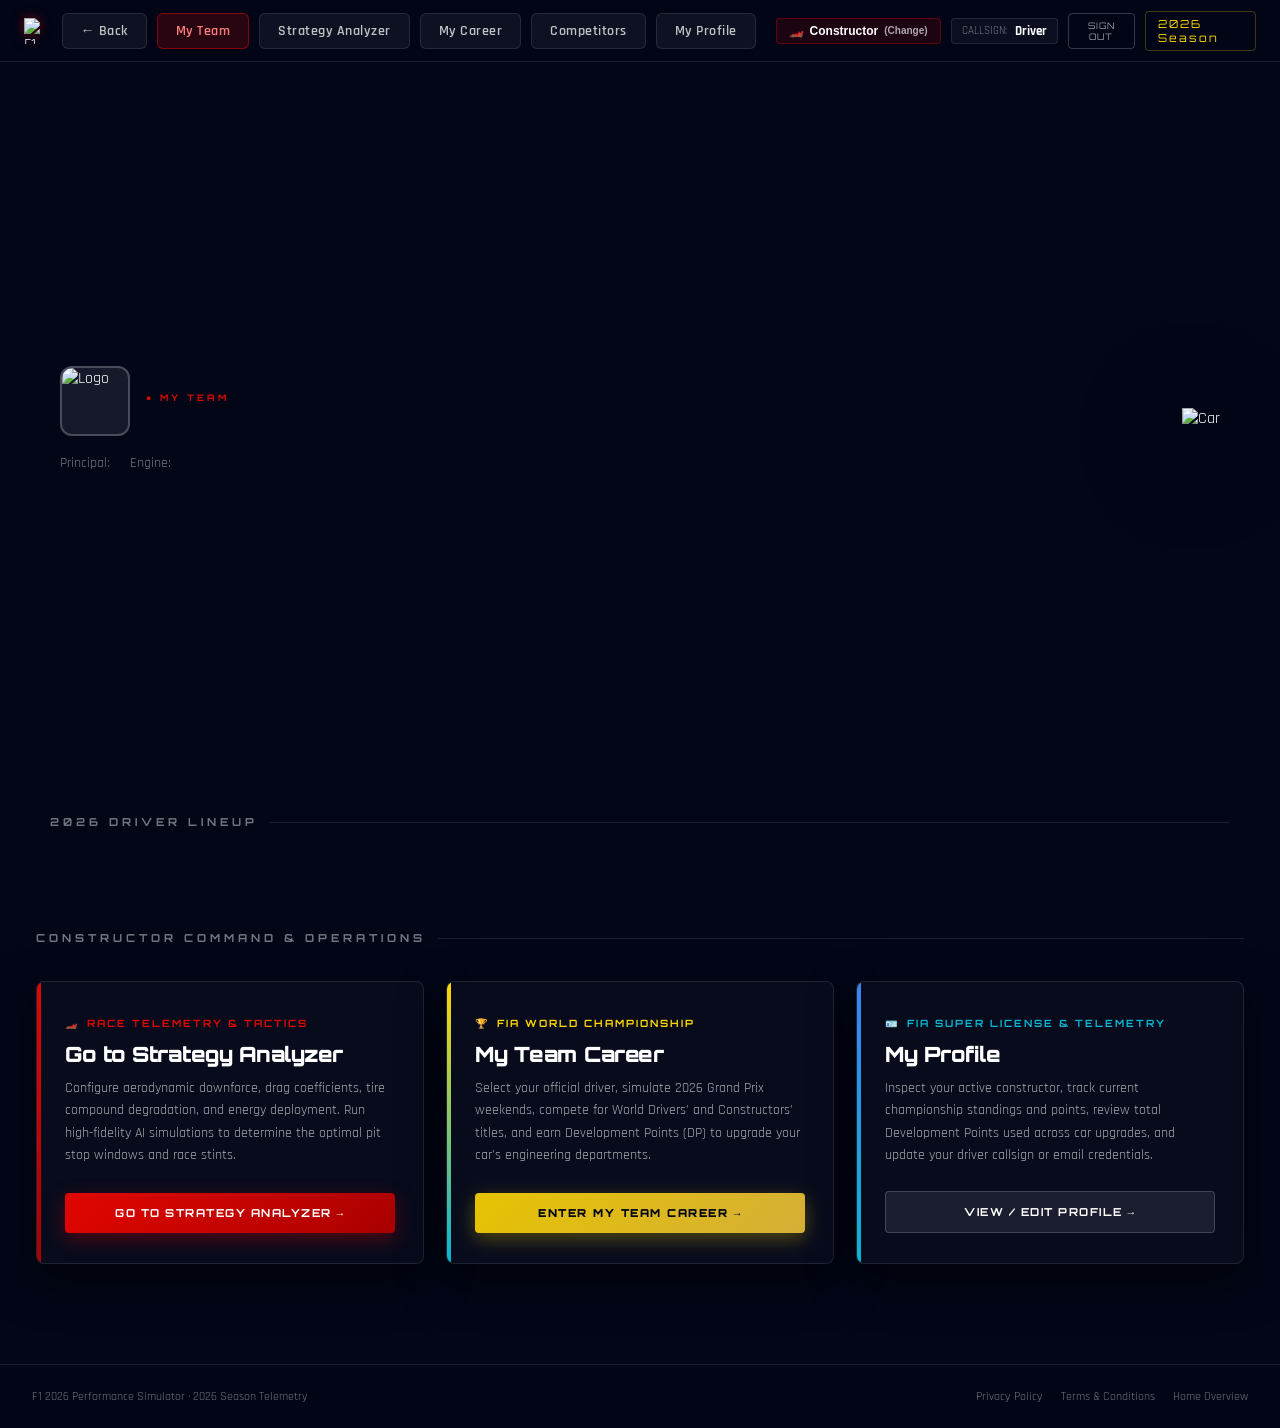
==== commit 5d8ef90d: "feat: redesign My Team dashboard with segregated action portals, profile management, and cyber visua" ====
--- a/frontend/dashboard.html
+++ b/frontend/dashboard.html
@@ -18,17 +18,15 @@
 <link rel="stylesheet" href="css/other-teams.css">
 <link rel="stylesheet" href="css/motion.css">
 <link rel="stylesheet" href="css/admin.css">
+<link rel="stylesheet" href="css/profile.css">
 </head>
 
 <body>
 
-
 <!-- =======================================================
-     TOP NAV
+     TOP NAVIGATION BAR
 ======================================================== -->
-
-<div class="top-bar">
-
+<nav class="top-bar">
     <img
         class="top-bar-logo"
         src="https://upload.wikimedia.org/wikipedia/commons/3/33/F1.svg"
@@ -43,11 +41,27 @@
     </button>
 
     <button
-        class="btn-nav"
+        class="btn-nav active"
         id="btnMyTeam"
         onclick="switchToMyTeam()"
     >
         My Team
+    </button>
+
+    <button
+        class="btn-nav"
+        id="btnStrategy"
+        onclick="switchToStrategy()"
+    >
+        Strategy Analyzer
+    </button>
+
+    <button
+        class="btn-nav"
+        id="btnCareer"
+        onclick="switchToCareer()"
+    >
+        My Career
     </button>
 
     <button
@@ -55,7 +69,15 @@
         id="btnOtherTeams"
         onclick="switchToOtherTeams()"
     >
-        Other Teams
+        Competitors
+    </button>
+
+    <button
+        class="btn-nav"
+        id="btnProfile"
+        onclick="switchToProfile()"
+    >
+        My Profile
     </button>
 
     <button
@@ -81,7 +103,13 @@
         <small style="opacity:0.65; font-size:10px;">(Change)</small>
     </button>
 
-    <div class="nav-user-pill" id="navUserBadge">
+    <div
+        class="nav-user-pill"
+        id="navUserBadge"
+        onclick="switchToProfile()"
+        style="cursor:pointer;"
+        title="Click to view driver profile"
+    >
         <span style="color:var(--text-muted); font-size:11px;">CALLSIGN:</span>
         <strong style="color:#ffffff;">Driver</strong>
     </div>
@@ -98,560 +126,451 @@
     <div class="top-bar-season">
         2026 Season
     </div>
-
-</div>
-
+</nav>
 
 <!-- =======================================================
-     PAGE 1 / CAR OVERVIEW
+     MAIN APPLICATION VIEWS
 ======================================================== -->
-<section class="scroll-scene" id="sceneHero" data-scroll-scene="1">
-    <div class="scroll-sticky">
-        <div class="scroll-scene-media" aria-hidden="true">
-            <div class="scroll-scene-media-frame">
-                <img id="sceneHeroMedia" src="" alt="">
-            </div>
-            <div class="scroll-scene-scrim"></div>
+<main id="appMain">
+
+    <!-- ===================================================
+         VIEW 1: MY TEAM (CONSTRUCTOR, DRIVERS, ACTION PORTALS)
+    ==================================================== -->
+    <div id="viewMyTeam" class="view-container">
+
+        <!-- Hero Section -->
+        <section class="hero" id="heroSection">
+            <div class="hero-bg" id="heroBg"></div>
+            <div class="hero-overlay"></div>
+            <div class="hero-bottom-fade"></div>
+
+            <div class="hero-left">
+                <div class="team-badge">
+                    <div class="team-logo-box">
+                        <img id="teamLogo" src="" alt="Logo">
+                    </div>
+                    <div>
+                        <div class="team-tag tag-my" id="tagMy">
+                            ● MY TEAM
+                        </div>
+                        <div class="team-tag tag-view" id="tagView" style="display:none;">
+                            ◎ VIEW ONLY
+                        </div>
+                        <button
+                            type="button"
+                            class="btn-return-constructors"
+                            id="btnReturnConstructors"
+                            onclick="switchToOtherTeams()"
+                            style="display:none;"
+                        >
+                            &larr; Return to Constructors Grid
+                        </button>
+                        <h1 id="teamName"></h1>
+                    </div>
+                </div>
+
+                <div class="hero-meta">
+                    <div class="hero-meta-item">
+                        Principal: <span id="principal"></span>
+                    </div>
+                    <div class="hero-meta-item">
+                        Engine: <span id="engine"></span>
+                    </div>
+                </div>
+            </div>
+
+            <div class="hero-right">
+                <img id="carImage" src="" alt="Car">
+            </div>
+        </section>
+
+        <!-- Driver Lineup Section -->
+        <section class="section" id="driversSection">
+            <div class="section-title">
+                2026 Driver Lineup
+            </div>
+            <div class="drivers-grid" id="drivers"></div>
+        </section>
+
+        <!-- Dedicated Action Portals & Profile Access -->
+        <section class="section myteam-portal-section">
+            <div class="section-title">
+                Constructor Command &amp; Operations
+            </div>
+
+            <div class="myteam-action-portals">
+                <!-- Action 1: Strategy Analyzer -->
+                <div class="portal-action-card portal-card-strategy">
+                    <div>
+                        <div class="portal-kicker">
+                            <span>🏎️</span> RACE TELEMETRY &amp; TACTICS
+                        </div>
+                        <h3 class="portal-title">Go to Strategy Analyzer</h3>
+                        <p class="portal-desc">
+                            Configure aerodynamic downforce, drag coefficients, tire compound degradation, and energy deployment. Run high-fidelity AI simulations to determine the optimal pit stop windows and race stints.
+                        </p>
+                    </div>
+                    <button type="button" class="portal-btn portal-btn-strategy" onclick="switchToStrategy()">
+                        GO TO STRATEGY ANALYZER &rarr;
+                    </button>
+                </div>
+
+                <!-- Action 2: My Team Career -->
+                <div class="portal-action-card portal-card-career">
+                    <div>
+                        <div class="portal-kicker">
+                            <span>🏆</span> FIA WORLD CHAMPIONSHIP
+                        </div>
+                        <h3 class="portal-title">My Team Career</h3>
+                        <p class="portal-desc">
+                            Select your official driver, simulate 2026 Grand Prix weekends, compete for World Drivers' and Constructors' titles, and earn Development Points (DP) to upgrade your car's engineering departments.
+                        </p>
+                    </div>
+                    <button type="button" class="portal-btn portal-btn-career" onclick="switchToCareer()">
+                        ENTER MY TEAM CAREER &rarr;
+                    </button>
+                </div>
+
+                <!-- Action 3: My Profile -->
+                <div class="portal-action-card portal-card-profile">
+                    <div>
+                        <div class="portal-kicker">
+                            <span>🪪</span> FIA SUPER LICENSE &amp; TELEMETRY
+                        </div>
+                        <h3 class="portal-title">My Profile</h3>
+                        <p class="portal-desc">
+                            Inspect your active constructor, track current championship standings and points, review total Development Points used across car upgrades, and update your driver callsign or email credentials.
+                        </p>
+                    </div>
+                    <button type="button" class="portal-btn portal-btn-profile" onclick="switchToProfile()">
+                        VIEW / EDIT PROFILE &rarr;
+                    </button>
+                </div>
+            </div>
+        </section>
+
+    </div>
+
+
+    <!-- ===================================================
+         VIEW 2: DEDICATED AI STRATEGY ANALYZER
+    ==================================================== -->
+    <div id="viewStrategy" class="view-container" style="display:none;">
+        <div class="view-page-header">
+            <div>
+                <div class="view-kicker" style="color:var(--red);">02 &bull; ENGINEERING &amp; RACE SIMULATION</div>
+                <h2 class="view-title">AI Race Strategy Analyzer</h2>
+                <p class="view-subtitle">Simulate aerodynamic load, tire degradation models, and energy deployment for <strong id="strategyActiveTeamName" style="color:#ffffff;">Active Constructor</strong>.</p>
+            </div>
+            <button type="button" class="btn-nav" onclick="switchToMyTeam()">
+                &larr; Return to My Team
+            </button>
         </div>
-        <div class="scroll-scene-kicker">01 &bull; CAR</div>
-        <div class="scroll-scene-content">
-
-<div class="scene-existing-section">
-<!-- =======================================================
-     HERO
-======================================================== -->
-
-<div
-    class="hero"
-    id="heroSection"
-    style="display:none;"
->
-
-    <div
-        class="hero-bg"
-        id="heroBg"
-    ></div>
-
-    <div class="hero-overlay"></div>
-
-    <div class="hero-bottom-fade"></div>
-
-
-    <div class="hero-left">
-
-        <div class="team-badge">
-
-            <div class="team-logo-box">
-
-                <img
-                    id="teamLogo"
-                    src=""
-                    alt="Logo"
-                >
-
-            </div>
-
-            <div>
-
-                <div
-                    class="team-tag tag-my"
-                    id="tagMy"
-                >
-                    ●  MY TEAM
-                </div>
-
-                <div
-                    class="team-tag tag-view"
-                    id="tagView"
-                    style="display:none;"
-                >
-                    ◎  VIEW ONLY
-                </div>
-
-                <button
-                    type="button"
-                    class="btn-return-constructors"
-                    id="btnReturnConstructors"
-                    onclick="switchToOtherTeams()"
-                    style="display:none;"
-                >
-                    &larr; Return to Constructors Grid
-                </button>
-
-                <h1 id="teamName"></h1>
-
-            </div>
-
-        </div>
-
-
-        <div class="hero-meta">
-
-            <div class="hero-meta-item">
-
-                Principal:
-                <span id="principal"></span>
-
-            </div>
-
-            <div class="hero-meta-item">
-
-                Engine:
-                <span id="engine"></span>
-
-            </div>
-
-        </div>
-
-    </div>
-
-
-    <div class="hero-right">
-
-        <img
-            id="carImage"
-            src=""
-            alt="Car"
-        >
-
-    </div>
-
-</div>
-
-</div>
-    </div>
-</section>
-
-
-<!-- =======================================================
-     PAGE 2 / DRIVER LINEUP
-======================================================== -->
-<section class="scroll-scene" id="sceneDrivers" data-scroll-scene="2">
-    <div class="scroll-sticky">
-        <div class="scroll-scene-media" aria-hidden="true">
-            <div class="scroll-scene-media-frame">
-                <img id="sceneDriversMedia" src="" alt="">
-            </div>
-            <div class="scroll-scene-scrim"></div>
-        </div>
-        <div class="scroll-scene-kicker">02 &bull; DRIVERS</div>
-        <div class="scroll-scene-content">
-
-<div class="scene-existing-section">
-
-<!-- =======================================================
-     DRIVERS
-======================================================== -->
-
-<div
-    class="section immersive-section"
-    id="driversSection"
-    style="display:none;"
->
-    <div class="visual-bg light-pillar-bg" aria-hidden="true"></div>
-
-    <div class="section-title">
-        Drivers
-    </div>
-
-    <div
-        class="drivers-grid"
-        id="drivers"
-    ></div>
-
-</div>
-
-</div>
-    </div>
-</section>
-
-
-<!-- =======================================================
-     PAGE 3 / STRATEGY SIMULATION
-======================================================== -->
-<section class="scroll-scene" id="sceneStrategy" data-scroll-scene="3">
-    <div class="scroll-sticky">
-        <div class="scroll-scene-media" aria-hidden="true">
-            <div class="scroll-scene-media-frame">
-                <img id="sceneStrategyMedia" src="" alt="">
-            </div>
-            <div class="scroll-scene-scrim"></div>
-        </div>
-        <div class="scroll-scene-kicker">03 &bull; AI STRATEGY</div>
-        <div class="scroll-scene-content">
-
-<div class="scene-existing-section">
-
-<!-- =======================================================
-     STRATEGY ANALYZER
-======================================================== -->
-
-<div
-    class="section immersive-section"
-    id="analyzeSection"
-    style="display:none;"
->
-    <div class="visual-bg light-pillar-bg" aria-hidden="true"></div>
-
-    <div class="section-title">
-        AI Strategy Analyzer
-    </div>
-
-
-    <div class="analyzer-grid">
-
-
-        <div class="analyzer-card">
-
-            <label>
-                Circuit
-            </label>
-
-            <select id="track"></select>
-
-        </div>
-
-
-        <div class="analyzer-card">
-
-            <label>
-                Downforce Level
-            </label>
-
-            <select id="downforce">
-
-                <option>High</option>
-
-                <option selected>
-                    Medium
-                </option>
-
-                <option>
-                    Low
-                </option>
-
-            </select>
-
-        </div>
-
-
-        <div class="analyzer-card">
-
-            <label>
-                Drag Setting
-            </label>
-
-            <select id="drag">
-
-                <option>High</option>
-
-                <option selected>
-                    Medium
-                </option>
-
-                <option>
-                    Low
-                </option>
-
-            </select>
-
-        </div>
-
-
-        <div class="analyzer-card">
-
-            <label>
-                Tire Degradation
-            </label>
-
-            <select id="tire">
-
-                <option>High</option>
-
-                <option selected>
-                    Medium
-                </option>
-
-                <option>
-                    Low
-                </option>
-
-            </select>
-
-        </div>
-
-
-        <div class="analyzer-card">
-
-            <label>
-                Energy Efficiency
-            </label>
-
-            <select id="energy_efficiency">
-
-                <option>High</option>
-
-                <option selected>
-                    Medium
-                </option>
-
-                <option>
-                    Low
-                </option>
-
-            </select>
-
-        </div>
-
-
-        <div class="analyzer-card">
-
-            <label>
-                Straight Line Speed
-            </label>
-
-            <select id="straight_line_speed">
-
-                <option>High</option>
-
-                <option selected>
-                    Medium
-                </option>
-
-                <option>
-                    Low
-                </option>
-
-            </select>
-
-        </div>
-
-
-        <div class="analyzer-card">
-
-            <label>
-                Cornering
-            </label>
-
-            <select id="cornering">
-
-                <option>High</option>
-
-                <option selected>
-                    Medium
-                </option>
-
-                <option>
-                    Low
-                </option>
-
-            </select>
-
-        </div>
-
-
-        <div class="analyzer-card">
-
-            <label>
-                Weather
-            </label>
-
-            <select id="weather">
-
-                <option selected>
-                    Dry
-                </option>
-
-                <option>
-                    Wet
-                </option>
-
-                <option>
-                    Mixed
-                </option>
-
-            </select>
-
-        </div>
-
-    </div>
-
-
-    <button
-        class="btn-generate"
-        id="generateBtn"
-        onclick="analyze()"
-    >
-
-        <div
-            class="spinner"
-            id="spinner"
-        ></div>
-
-        <span id="generateLabel">
-            Run Strategy Simulation
-        </span>
-
-    </button>
-
-
-    <div id="result"></div>
-
-</div>
-
-</div>
-    </div>
-</section>
-
-
-<!-- =======================================================
-     GENERATED STRATEGY / SIMULATION CARD
-======================================================== -->
-<section class="scroll-scene generated-strategy-scene" id="sceneGeneratedStrategy" data-scroll-scene="generated" style="display:none;">
-    <div class="scroll-sticky">
-        <div class="scroll-scene-kicker">03A &bull; GENERATED STRATEGY</div>
-        <div class="scroll-scene-content generated-strategy-content">
+
+        <section class="section" id="analyzeSection">
+            <div class="analyzer-grid">
+
+                <div class="analyzer-card">
+                    <label>Circuit</label>
+                    <select id="track"></select>
+                </div>
+
+                <div class="analyzer-card">
+                    <label>Downforce Level</label>
+                    <select id="downforce">
+                        <option>High</option>
+                        <option selected>Medium</option>
+                        <option>Low</option>
+                    </select>
+                </div>
+
+                <div class="analyzer-card">
+                    <label>Drag Setting</label>
+                    <select id="drag">
+                        <option>High</option>
+                        <option selected>Medium</option>
+                        <option>Low</option>
+                    </select>
+                </div>
+
+                <div class="analyzer-card">
+                    <label>Tire Degradation</label>
+                    <select id="tire">
+                        <option>High</option>
+                        <option selected>Medium</option>
+                        <option>Low</option>
+                    </select>
+                </div>
+
+                <div class="analyzer-card">
+                    <label>Energy Efficiency</label>
+                    <select id="energy_efficiency">
+                        <option>High</option>
+                        <option selected>Medium</option>
+                        <option>Low</option>
+                    </select>
+                </div>
+
+                <div class="analyzer-card">
+                    <label>Straight Line Speed</label>
+                    <select id="straight_line_speed">
+                        <option>High</option>
+                        <option selected>Medium</option>
+                        <option>Low</option>
+                    </select>
+                </div>
+
+                <div class="analyzer-card">
+                    <label>Cornering</label>
+                    <select id="cornering">
+                        <option>High</option>
+                        <option selected>Medium</option>
+                        <option>Low</option>
+                    </select>
+                </div>
+
+                <div class="analyzer-card">
+                    <label>Weather</label>
+                    <select id="weather">
+                        <option selected>Dry</option>
+                        <option>Wet</option>
+                        <option>Mixed</option>
+                    </select>
+                </div>
+
+            </div>
+
+            <button
+                class="btn-generate"
+                id="generateBtn"
+                onclick="analyze()"
+            >
+                <div class="spinner" id="spinner"></div>
+                <span id="generateLabel">Run Strategy Simulation</span>
+            </button>
+
+            <div id="result"></div>
+        </section>
+
+        <!-- Generated Strategy Mount Scene -->
+        <section class="generated-strategy-scene" id="sceneGeneratedStrategy" style="display:none; padding: 0 50px 80px;">
             <section id="generatedStrategyPanel" class="generated-strategy-panel">
-                <div class="visual-bg light-pillar-bg" aria-hidden="true"></div>
                 <div class="generated-strategy-inner">
                     <div class="stack-card-kicker">AI RACE STRATEGY</div>
                     <div class="stack-card-heading">Generated Strategy</div>
                     <div id="strategyResultStackMount"></div>
                 </div>
             </section>
+        </section>
+    </div>
+
+
+    <!-- ===================================================
+         VIEW 3: DEDICATED MY TEAM CAREER
+    ==================================================== -->
+    <div id="viewCareer" class="view-container" style="display:none;">
+        <div class="view-page-header">
+            <div>
+                <div class="view-kicker" style="color:var(--gold);">03 &bull; FIA FORMULA 1 WORLD CHAMPIONSHIP</div>
+                <h2 class="view-title">My Team Career Mode</h2>
+                <p class="view-subtitle">Compete across the 24-race 2026 calendar, earn Development Points, and engineer your championship-winning car.</p>
+            </div>
+            <button type="button" class="btn-nav" onclick="switchToMyTeam()">
+                &larr; Return to My Team
+            </button>
         </div>
-    </div>
-</section>
+
+        <!-- Career Championship Dashboard -->
+        <section id="careerPanel" class="career-panel">
+            <div class="career-inner">
+                <div class="career-page-block" id="careerPageChampionship">
+                    <div class="career-header">
+                        <div>
+                            <div class="career-kicker">2026 Championship Career</div>
+                            <h2 id="careerTitle">MY TEAM CAREER</h2>
+                            <p id="careerStatusText">Select Start Career to choose your driver.</p>
+                            <div id="careerRewardText" class="career-reward" style="display:none;"></div>
+                        </div>
+                        <button id="startCareerButton" class="career-start-btn" onclick="startCareer()">START CAREER</button>
+                    </div>
+
+                    <div id="careerActiveControls" class="career-active-controls" style="display:none;">
+                        <div class="career-driver-chip">
+                            <span>DRIVER</span>
+                            <strong id="careerDriverName">--</strong>
+                        </div>
+                        <div class="career-tab-group">
+                            <button id="careerTabCurrent" class="career-tab active" onclick="switchCareerRaceTab('current')">CURRENT RACE</button>
+                            <button id="careerTabNext" class="career-tab" onclick="switchCareerRaceTab('next')">NEXT RACE</button>
+                        </div>
+                        <button id="runCareerRaceButton" class="career-start-btn career-race-btn" onclick="runCareerRace()" disabled>SIMULATE CURRENT RACE</button>
+                    </div>
+
+                    <div class="career-stats">
+                        <div class="career-stat-card"><span>DRIVER POSITION</span><strong id="careerDriverPosition">--</strong></div>
+                        <div class="career-stat-card"><span>DRIVER POINTS</span><strong id="careerPoints">0</strong></div>
+                        <div class="career-stat-card"><span>WINS</span><strong id="careerWins">0</strong></div>
+                        <div class="career-stat-card"><span>PODIUMS</span><strong id="careerPodiums">0</strong></div>
+                    </div>
+
+                    <div id="careerRaceView" class="career-race-view">
+                        <div class="career-empty">Start your career to see Current Race and Next Race championship comparisons.</div>
+                    </div>
+
+                    <div class="career-section">
+                        <div class="career-section-title">Race Points Comparison</div>
+                        <div id="careerTeamComparison" class="career-comparison-grid">
+                            <div class="career-empty">Start your career to load championship data.</div>
+                        </div>
+                    </div>
+                </div>
+            </div>
+        </section>
+
+        <!-- Car Development & Pace History -->
+        <section id="careerUpdatesPanel" class="career-panel" style="margin-top:20px; border-top:1px solid var(--border);">
+            <div class="career-inner">
+                <div class="career-page-block">
+                    <div class="career-section">
+                        <div class="career-section-title">Car Development &amp; R&amp;D Upgrades</div>
+                        <div class="career-development-header">
+                            <div>
+                                <strong>Upgrade your car</strong>
+                                <span>Every upgrade feeds the same car-performance values used by qualifying and the race simulator.</span>
+                            </div>
+                            <div class="upgrade-points">
+                                <span>DEVELOPMENT POINTS</span>
+                                <strong id="careerUpgradePoints">0</strong>
+                            </div>
+                        </div>
+                        <div id="careerUpgrades" class="upgrade-grid">
+                            <div class="career-empty">Start your career to unlock car development.</div>
+                        </div>
+                    </div>
+
+                    <div class="career-section">
+                        <div class="career-section-title">Race Pace History</div>
+                        <div class="pace-columns">
+                            <div>
+                                <div class="pace-title">Completed Races</div>
+                                <div id="completedRacePace"><div class="career-empty">No completed races yet.</div></div>
+                            </div>
+                            <div>
+                                <div class="pace-title">Upcoming Races</div>
+                                <div id="upcomingRacePace"><div class="career-empty">Upcoming expectations will appear here.</div></div>
+                            </div>
+                        </div>
+                    </div>
+                </div>
+            </div>
+        </section>
+    </div>
+
+
+    <!-- ===================================================
+         VIEW 4: DEDICATED DRIVER PROFILE & REGISTRY
+    ==================================================== -->
+    <div id="viewProfile" class="view-container" style="display:none;">
+        <div class="view-page-header">
+            <div>
+                <div class="view-kicker" style="color:var(--cyan);">04 &bull; FIA SUPER LICENSE &amp; TELEMETRY</div>
+                <h2 class="view-title">My Profile &amp; Driver Registry</h2>
+                <p class="view-subtitle">Manage driver callsign, email credentials, active constructor, and championship Development Points.</p>
+            </div>
+            <button type="button" class="btn-nav" onclick="switchToMyTeam()">
+                &larr; Return to My Team
+            </button>
+        </div>
+
+        <section class="profile-section">
+            <div id="profileContainer">
+                <!-- Dynamically loaded by profile.js loadUserProfile() -->
+            </div>
+        </section>
+    </div>
+
+
+    <!-- ===================================================
+         VIEW 5: ALL CONSTRUCTORS (COMPETITORS)
+    ==================================================== -->
+    <div id="viewOtherTeams" class="view-container" style="display:none;">
+        <section class="other-teams-page" id="otherTeamsSection">
+            <div class="other-teams-inner">
+                <div class="constructors-header">
+                    <div class="constructors-kicker">2026 FIA Formula 1 World Championship</div>
+                    <h2 class="constructors-title">All Constructors &amp; Competitor Profiles</h2>
+                    <p class="constructors-subtitle">Select any constructor to inspect their technical specifications, team principal, power unit architecture, or set them as your active team.</p>
+                </div>
+                <div class="view-only-banner">
+                    <span>◎ Official 2026 Grid: Inspect competitor telemetry, or click "Select As My Team" on any constructor to switch your active car and race strategies!</span>
+                    <button type="button" class="btn-switch-my-team-banner" onclick="switchToMyTeam()">Return to My Team</button>
+                </div>
+                <div class="constructors-grid" id="constructorsGrid"></div>
+            </div>
+        </section>
+    </div>
+
+
+    <!-- ===================================================
+         VIEW 6: ADMIN CONSOLE (OPERATIONS)
+    ==================================================== -->
+    <div id="viewAdmin" class="view-container" style="display:none;">
+        <section class="admin-section" id="adminSection">
+            <div class="admin-header">
+                <div>
+                    <div class="admin-kicker">Formula 1 Telemetry Operations</div>
+                    <h2 class="admin-title">Admin Command Console</h2>
+                    <p class="admin-subtitle">Live overview of registered telemetry accounts, user constructors, active driver careers, and simulation logs.</p>
+                </div>
+                <button type="button" class="btn-nav" onclick="switchToMyTeam()" style="border:1px solid var(--border); padding:10px 18px; border-radius:4px; font-size:11px;">
+                    &larr; Return to Telemetry Simulator
+                </button>
+            </div>
+
+            <!-- Live KPI Metrics -->
+            <div class="admin-stats-grid" id="adminStatsCards"></div>
+
+            <!-- User & Career Registry Table -->
+            <div class="admin-table-card">
+                <div class="admin-table-toolbar">
+                    <div class="admin-table-title">User Accounts &amp; Career Activity</div>
+                    <input
+                        type="text"
+                        class="admin-search-input"
+                        id="adminUserSearch"
+                        placeholder="Search callsign, email, team..."
+                        oninput="filterAdminUsers(this.value)"
+                    >
+                </div>
+                <div class="admin-table-wrap">
+                    <table class="admin-table">
+                        <thead>
+                            <tr>
+                                <th>Callsign &amp; Email</th>
+                                <th>Role</th>
+                                <th>Selected Constructor</th>
+                                <th>Driver</th>
+                                <th>Championship Round</th>
+                                <th>Points / Results</th>
+                                <th>Development</th>
+                                <th>Telemetry</th>
+                            </tr>
+                        </thead>
+                        <tbody id="adminUserTableBody"></tbody>
+                    </table>
+                </div>
+            </div>
+        </section>
+    </div>
+
+</main>
+
 
 <!-- =======================================================
-     PAGE 4 / STANDINGS & RESULTS
+     MODALS
 ======================================================== -->
-<section class="scroll-scene" id="sceneCareer" data-scroll-scene="4">
-    <div class="scroll-sticky">
-        <div class="scroll-scene-media" aria-hidden="true">
-            <div class="scroll-scene-media-frame">
-                <img id="sceneCareerMedia" src="" alt="">
-            </div>
-            <div class="scroll-scene-scrim"></div>
-        </div>
-        <div class="scroll-scene-kicker">04 &bull; CHAMPIONSHIP</div>
-        <div class="scroll-scene-content">
-
-<!-- =======================================================
-     MY CAREER / CHAMPIONSHIP
-======================================================== -->
-
-<section id="careerPanel" class="career-panel immersive-section">
-    <div class="visual-bg light-pillar-bg" aria-hidden="true"></div>
-    <div class="career-inner">
-        <div class="career-page-block" id="careerPageChampionship">
-        <div class="career-header">
-            <div>
-                <div class="career-kicker">2026 Championship Career</div>
-                <h2 id="careerTitle">MY TEAM CAREER</h2>
-                <p id="careerStatusText">Select Start Career to choose your driver.</p>
-                <div id="careerRewardText" class="career-reward" style="display:none;"></div>
-            </div>
-            <button id="startCareerButton" class="career-start-btn" onclick="startCareer()">START CAREER</button>
-        </div>
-
-        <div id="careerActiveControls" class="career-active-controls" style="display:none;">
-            <div class="career-driver-chip">
-                <span>DRIVER</span>
-                <strong id="careerDriverName">--</strong>
-            </div>
-            <div class="career-tab-group">
-                <button id="careerTabCurrent" class="career-tab active" onclick="switchCareerRaceTab('current')">CURRENT RACE</button>
-                <button id="careerTabNext" class="career-tab" onclick="switchCareerRaceTab('next')">NEXT RACE</button>
-            </div>
-            <button id="runCareerRaceButton" class="career-start-btn career-race-btn" onclick="runCareerRace()" disabled>SIMULATE CURRENT RACE</button>
-        </div>
-
-        <div class="career-stats">
-            <div class="career-stat-card"><span>DRIVER POSITION</span><strong id="careerDriverPosition">--</strong></div>
-            <div class="career-stat-card"><span>DRIVER POINTS</span><strong id="careerPoints">0</strong></div>
-            <div class="career-stat-card"><span>WINS</span><strong id="careerWins">0</strong></div>
-            <div class="career-stat-card"><span>PODIUMS</span><strong id="careerPodiums">0</strong></div>
-        </div>
-
-        <div id="careerRaceView" class="career-race-view">
-            <div class="career-empty">Start your career to see Current Race and Next Race championship comparisons.</div>
-        </div>
-
-        <div class="career-section">
-            <div class="career-section-title">Race Points Comparison</div>
-            <div id="careerTeamComparison" class="career-comparison-grid">
-                <div class="career-empty">Start your career to load championship data.</div>
-            </div>
-        </div>
-
-        </div>
-    </div>
-</section>
-    </div>
-</div>
-
-</section>
-
-<!-- =======================================================
-     PAGE 5 / R&D DEVELOPMENT
-======================================================== -->
-<section class="scroll-scene" id="sceneUpdates" data-scroll-scene="5">
-    <div class="scroll-sticky">
-        <div class="scroll-scene-media" aria-hidden="true">
-            <div class="scroll-scene-media-frame">
-                <img id="sceneUpdatesMedia" src="" alt="">
-            </div>
-            <div class="scroll-scene-scrim"></div>
-        </div>
-        <div class="scroll-scene-kicker">05 &bull; UPDATES & HISTORY</div>
-        <div class="scroll-scene-content">
-
-<section id="careerUpdatesPanel" class="career-panel immersive-section">
-    <div class="visual-bg light-pillar-bg" aria-hidden="true"></div>
-    <div class="career-inner">
-        <div class="career-page-block">
-
-        <div class="career-section">
-            <div class="career-section-title">Car Development</div>
-            <div class="career-development-header">
-                <div>
-                    <strong>Upgrade your car</strong>
-                    <span>Every upgrade feeds the same car-performance values used by qualifying and the race simulator.</span>
-                </div>
-                <div class="upgrade-points"><span>DEVELOPMENT POINTS</span><strong id="careerUpgradePoints">0</strong></div>
-            </div>
-            <div id="careerUpgrades" class="upgrade-grid">
-                <div class="career-empty">Start your career to unlock car development.</div>
-            </div>
-        </div>
-
-        <div class="career-section">
-            <div class="career-section-title">Race Pace History</div>
-            <div class="pace-columns">
-                <div>
-                    <div class="pace-title">Completed Races</div>
-                    <div id="completedRacePace"><div class="career-empty">No completed races yet.</div></div>
-                </div>
-                <div>
-                    <div class="pace-title">Upcoming Races</div>
-                    <div id="upcomingRacePace"><div class="career-empty">Upcoming expectations will appear here.</div></div>
-                </div>
-            </div>
-        </div>
-        </div>
-    </div>
-</section>
-
-        </div>
-    </div>
-</section>
-    </div>
-</div>
-
-<!-- =======================================================
-     CAREER DRIVER SELECTION MODAL
-======================================================== -->
+
+<!-- Career Driver Selection Modal -->
 <div id="driverCareerModal" class="career-modal" style="display:none;">
     <div class="career-modal-backdrop" onclick="closeDriverCareerModal()"></div>
     <div class="career-modal-card">
@@ -666,9 +585,7 @@
     </div>
 </div>
 
-<!-- =======================================================
-     QUICK CONSTRUCTOR SELECTION MODAL
-======================================================== -->
+<!-- Quick Constructor Selection Modal -->
 <div id="teamSelectModal" class="career-modal" style="display:none;">
     <div class="career-modal-backdrop" onclick="closeTeamSelectModal()"></div>
     <div class="career-modal-card">
@@ -682,79 +599,6 @@
     </div>
 </div>
 
-<!-- =======================================================
-     ALL CONSTRUCTORS (OTHER TEAMS)
-======================================================== -->
-
-<section class="other-teams-page" id="otherTeamsSection" style="display:none;">
-    <div class="other-teams-inner">
-        <div class="constructors-header">
-            <div class="constructors-kicker">2026 FIA Formula 1 World Championship</div>
-            <h2 class="constructors-title">All Constructors &amp; Competitor Profiles</h2>
-            <p class="constructors-subtitle">Select any constructor to inspect their technical specifications, team principal, power unit architecture, or set them as your active team.</p>
-        </div>
-        <div class="view-only-banner">
-            <span>◎ Official 2026 Grid: Inspect competitor telemetry, or click "Select As My Team" on any constructor to switch your active car and race strategies!</span>
-            <button type="button" class="btn-switch-my-team-banner" onclick="switchToMyTeam()">Return to My Team</button>
-        </div>
-        <div class="constructors-grid" id="constructorsGrid"></div>
-    </div>
-</section>
-
-<!-- =======================================================
-     ADMIN CONSOLE (OPERATIONS & USER REGISTRY)
-======================================================== -->
-<section class="admin-section" id="adminSection" style="display:none;">
-    <div class="admin-header">
-        <div>
-            <div class="admin-kicker">Formula 1 Telemetry Operations</div>
-            <h2 class="admin-title">Admin Command Console</h2>
-            <p class="admin-subtitle">Live overview of registered telemetry accounts, user constructors, active driver careers, and simulation logs.</p>
-        </div>
-        <button type="button" class="btn-nav" onclick="switchToMyTeam()" style="border:1px solid var(--border); padding:10px 18px; border-radius:4px; font-size:11px;">
-            &larr; Return to Telemetry Simulator
-        </button>
-    </div>
-
-    <!-- Live KPI Metrics -->
-    <div class="admin-stats-grid" id="adminStatsCards">
-        <!-- Injected by admin.js -->
-    </div>
-
-    <!-- User & Career Registry Table -->
-    <div class="admin-table-card">
-        <div class="admin-table-toolbar">
-            <div class="admin-table-title">User Accounts &amp; Career Activity</div>
-            <input
-                type="text"
-                class="admin-search-input"
-                id="adminUserSearch"
-                placeholder="Search callsign, email, team..."
-                oninput="filterAdminUsers(this.value)"
-            >
-        </div>
-        <div class="admin-table-wrap">
-            <table class="admin-table">
-                <thead>
-                    <tr>
-                        <th>Callsign &amp; Email</th>
-                        <th>Role</th>
-                        <th>Selected Constructor</th>
-                        <th>Driver</th>
-                        <th>Championship Round</th>
-                        <th>Points / Results</th>
-                        <th>Development</th>
-                        <th>Telemetry</th>
-                    </tr>
-                </thead>
-                <tbody id="adminUserTableBody">
-                    <!-- Injected by admin.js -->
-                </tbody>
-            </table>
-        </div>
-    </div>
-</section>
-
 <!-- Admin User Inspect Modal -->
 <div id="adminInspectModal" class="admin-modal" style="display:none;">
     <div class="admin-modal-backdrop" onclick="closeAdminInspectModal()"></div>
@@ -768,7 +612,9 @@
     </div>
 </div>
 
-<!-- Footer -->
+<!-- =======================================================
+     FOOTER
+======================================================== -->
 <footer style="padding: 24px 32px; background: rgba(2,6,23,0.95); border-top: 1px solid var(--border); display: flex; justify-content: space-between; align-items: center; flex-wrap: wrap; gap: 14px; font-size: 12px; color: var(--text-muted); position: relative; z-index: 10;">
     <div>F1 2026 Performance Simulator &middot; 2026 Season Telemetry</div>
     <div style="display: flex; gap: 18px;">
--- a/frontend/css/hero.css
+++ b/frontend/css/hero.css
@@ -3,11 +3,11 @@
 ========================================================= */
 
 .hero {
-    min-height: 88vh;
+    min-height: calc(85vh - 62px);
     display: flex;
     align-items: center;
     justify-content: space-between;
-    padding: 100px 60px 60px;
+    padding: 50px 60px 40px;
     position: relative;
     overflow: hidden;
 }
--- a/frontend/css/drivers.css
+++ b/frontend/css/drivers.css
@@ -1,44 +1,114 @@
 /* =========================================================
-   DRIVER CARDS & PROFILES
+   DRIVER CARDS & PROFILES - FORMULA 1 CYBER AESTHETIC
+   Matching index.html high-tech visual effects
 ========================================================= */
 
 .drivers-grid {
-    display: flex;
-    gap: 18px;
-    flex-wrap: wrap;
+    display: grid;
+    grid-template-columns: repeat(auto-fit, minmax(220px, 280px));
+    gap: 22px;
+    margin-top: 16px;
 }
 
 .driver-card {
-    width: 155px;
-    background: var(--surface);
+    background: rgba(9, 14, 30, 0.85);
     border: 1px solid var(--border);
-    border-radius: 12px;
+    border-radius: 8px;
     overflow: hidden;
-    transition: transform 0.2s, border-color 0.2s;
+    backdrop-filter: blur(20px);
+    box-shadow: 0 14px 40px rgba(0, 0, 0, 0.55);
+    transition: transform 0.25s ease, border-color 0.25s ease, box-shadow 0.25s ease;
+    position: relative;
+    display: flex;
+    flex-direction: column;
+}
+
+.driver-card::before {
+    content: '';
+    position: absolute;
+    top: 0;
+    left: 0;
+    right: 0;
+    height: 3px;
+    background: linear-gradient(90deg, var(--red), var(--gold));
+    opacity: 0.8;
+    z-index: 2;
 }
 
 .driver-card:hover {
-    transform: translateY(-4px);
-    border-color: var(--border-bright);
+    transform: translateY(-5px);
+    border-color: rgba(255, 255, 255, 0.32);
+    box-shadow: 0 20px 50px rgba(0, 0, 0, 0.75), 0 0 24px rgba(225, 6, 0, 0.2);
+}
+
+.driver-card-img-wrap {
+    position: relative;
+    width: 100%;
+    height: 240px;
+    overflow: hidden;
+    background: #020617;
 }
 
 .driver-card img {
     width: 100%;
-    height: 175px;
+    height: 100%;
     object-fit: cover;
+    object-position: top center;
     display: block;
+    transition: transform 0.4s cubic-bezier(0.2, 0.8, 0.2, 1);
 }
 
-.driver-card p {
-    padding: 10px 12px;
-    font-size: 13px;
-    font-weight: 600;
-    color: rgba(255,255,255,0.85);
+.driver-card:hover img {
+    transform: scale(1.05);
 }
 
-/* Drivers Size Lock in Immersive Mode */
-@media (min-width: 801px) {
-    body.immersive-dashboard #driversSection .drivers-grid { gap: 18px !important; }
-    body.immersive-dashboard #driversSection .driver-card { width: 155px !important; min-width: 155px !important; }
-    body.immersive-dashboard #driversSection .driver-card img { height: 175px !important; }
+.driver-card-badge {
+    position: absolute;
+    top: 12px;
+    right: 12px;
+    background: rgba(2, 6, 23, 0.85);
+    backdrop-filter: blur(8px);
+    border: 1px solid rgba(255, 255, 255, 0.22);
+    color: #ffffff;
+    font-family: 'Orbitron', monospace;
+    font-size: 10px;
+    font-weight: 700;
+    padding: 3px 8px;
+    border-radius: 4px;
+    letter-spacing: 1px;
+    box-shadow: 0 4px 12px rgba(0, 0, 0, 0.5);
 }
+
+.driver-card-info {
+    padding: 16px 18px;
+    background: linear-gradient(180deg, rgba(9, 14, 30, 0.85) 0%, rgba(2, 6, 23, 0.98) 100%);
+    border-top: 1px solid rgba(255, 255, 255, 0.08);
+    flex: 1;
+    display: flex;
+    flex-direction: column;
+    justify-content: center;
+}
+
+.driver-card-kicker {
+    font-family: 'Orbitron', monospace;
+    font-size: 9px;
+    font-weight: 700;
+    letter-spacing: 2px;
+    color: var(--cyan);
+    text-transform: uppercase;
+    margin-bottom: 4px;
+}
+
+.driver-card-name {
+    font-family: 'Orbitron', monospace;
+    font-size: 16px;
+    font-weight: 700;
+    color: #ffffff;
+    letter-spacing: 0.5px;
+}
+
+@media (max-width: 600px) {
+    .drivers-grid {
+        grid-template-columns: 1fr;
+    }
+}
--- a/frontend/css/career.css
+++ b/frontend/css/career.css
@@ -3,8 +3,8 @@
 ========================================================= */
 
 .career-panel {
-    display: none;
-    padding: 50px;
+    display: block;
+    padding: 40px 32px;
     border-top: 1px solid var(--border);
     border-bottom: 1px solid var(--border);
     background: rgba(255,255,255,0.015);
--- a/frontend/css/profile.css
+++ b/frontend/css/profile.css
@@ -0,0 +1,398 @@
+/* =========================================================
+   DRIVER PROFILE & ACTION PORTAL STYLESHEET
+   Matching index.html high-tech Formula 1 visual aesthetic
+========================================================= */
+
+/* ── ACTION PORTAL IN MY TEAM ── */
+.myteam-action-portals {
+    display: grid;
+    grid-template-columns: repeat(auto-fit, minmax(320px, 1fr));
+    gap: 22px;
+    margin: 36px 0 20px;
+}
+
+.portal-action-card {
+    background: rgba(9, 14, 30, 0.85);
+    border: 1px solid var(--border);
+    border-radius: 8px;
+    padding: 30px 28px;
+    backdrop-filter: blur(20px);
+    box-shadow: 0 16px 45px rgba(0, 0, 0, 0.6);
+    position: relative;
+    overflow: hidden;
+    display: flex;
+    flex-direction: column;
+    justify-content: space-between;
+    transition: transform 0.25s ease, border-color 0.25s ease, box-shadow 0.25s ease;
+}
+
+.portal-action-card::before {
+    content: '';
+    position: absolute;
+    top: 0;
+    left: 0;
+    width: 4px;
+    height: 100%;
+}
+
+.portal-card-strategy::before {
+    background: linear-gradient(to bottom, var(--red), #a90000);
+}
+
+.portal-card-career::before {
+    background: linear-gradient(to bottom, var(--gold), var(--cyan));
+}
+
+.portal-card-profile::before {
+    background: linear-gradient(to bottom, var(--blue), var(--cyan));
+}
+
+.portal-action-card:hover {
+    transform: translateY(-4px);
+    border-color: rgba(255, 255, 255, 0.28);
+    box-shadow: 0 22px 60px rgba(0, 0, 0, 0.8), 0 0 25px rgba(225, 6, 0, 0.12);
+}
+
+.portal-kicker {
+    display: inline-flex;
+    align-items: center;
+    gap: 8px;
+    font-family: 'Orbitron', monospace;
+    font-size: 10px;
+    font-weight: 700;
+    letter-spacing: 2px;
+    text-transform: uppercase;
+    margin-bottom: 12px;
+}
+
+.portal-card-strategy .portal-kicker {
+    color: var(--red);
+}
+
+.portal-card-career .portal-kicker {
+    color: var(--gold);
+}
+
+.portal-card-profile .portal-kicker {
+    color: var(--cyan);
+}
+
+.portal-title {
+    font-family: 'Orbitron', monospace;
+    font-size: 21px;
+    font-weight: 900;
+    color: #ffffff;
+    letter-spacing: -0.5px;
+    margin-bottom: 10px;
+}
+
+.portal-desc {
+    color: rgba(255, 255, 255, 0.65);
+    font-size: 14px;
+    line-height: 1.6;
+    margin-bottom: 24px;
+}
+
+.portal-btn {
+    display: inline-flex;
+    align-items: center;
+    justify-content: center;
+    gap: 10px;
+    padding: 13px 22px;
+    border-radius: 4px;
+    font-family: 'Orbitron', monospace;
+    font-size: 11px;
+    font-weight: 700;
+    letter-spacing: 1.5px;
+    text-transform: uppercase;
+    cursor: pointer;
+    transition: all 0.2s ease;
+    border: none;
+    text-decoration: none;
+    width: 100%;
+}
+
+.portal-btn-strategy {
+    background: linear-gradient(135deg, var(--red) 0%, #a90000 100%);
+    color: #ffffff;
+    box-shadow: 0 6px 20px rgba(225, 6, 0, 0.35);
+}
+
+.portal-btn-strategy:hover {
+    box-shadow: 0 10px 28px rgba(225, 6, 0, 0.55);
+}
+
+.portal-btn-career {
+    background: linear-gradient(135deg, rgba(255, 215, 0, 0.9) 0%, #d4af37 100%);
+    color: #020617;
+    font-weight: 900;
+    box-shadow: 0 6px 20px rgba(255, 215, 0, 0.3);
+}
+
+.portal-btn-career:hover {
+    box-shadow: 0 10px 28px rgba(255, 215, 0, 0.5);
+}
+
+.portal-btn-profile {
+    background: rgba(255, 255, 255, 0.08);
+    border: 1px solid rgba(255, 255, 255, 0.18);
+    color: #ffffff;
+}
+
+.portal-btn-profile:hover {
+    background: rgba(255, 255, 255, 0.15);
+    border-color: #ffffff;
+}
+
+/* ── VIEW ARCHITECTURE & CONTAINERS ── */
+.view-container {
+    width: 100%;
+    min-height: calc(100vh - 62px);
+    margin-top: 62px;
+    animation: fadeInView 0.3s cubic-bezier(0.16, 1, 0.3, 1);
+}
+
+@keyframes fadeInView {
+    from {
+        opacity: 0;
+        transform: translateY(6px);
+    }
+    to {
+        opacity: 1;
+        transform: translateY(0);
+    }
+}
+
+.myteam-portal-section {
+    max-width: 1400px;
+    margin: 0 auto;
+    padding: 24px 36px 80px;
+}
+
+.view-page-header {
+    max-width: 1400px;
+    margin: 0 auto;
+    padding: 32px 36px 20px;
+    display: flex;
+    justify-content: space-between;
+    align-items: flex-end;
+    flex-wrap: wrap;
+    gap: 16px;
+    border-bottom: 1px solid var(--border);
+}
+
+/* ── PROFILE SECTION VIEW ── */
+.profile-section {
+    max-width: 1400px;
+    margin: 0 auto;
+    padding: 36px 36px 80px;
+    position: relative;
+    z-index: 5;
+}
+
+.view-kicker {
+    font-family: 'Orbitron', monospace;
+    font-size: 11px;
+    letter-spacing: 3px;
+    text-transform: uppercase;
+    font-weight: 700;
+    margin-bottom: 6px;
+}
+
+.view-title {
+    font-family: 'Orbitron', monospace;
+    font-size: clamp(24px, 3.2vw, 36px);
+    font-weight: 900;
+    letter-spacing: -0.5px;
+    color: #ffffff;
+}
+
+.view-subtitle {
+    color: var(--text-muted);
+    font-size: 14px;
+    margin-top: 4px;
+}
+
+.profile-layout-grid {
+    display: grid;
+    grid-template-columns: minmax(320px, 420px) 1fr;
+    gap: 24px;
+}
+
+@media (max-width: 900px) {
+    .profile-layout-grid {
+        grid-template-columns: 1fr;
+    }
+}
+
+.profile-card {
+    background: rgba(9, 14, 30, 0.88);
+    border: 1px solid var(--border);
+    border-radius: 8px;
+    padding: 30px 28px;
+    backdrop-filter: blur(20px);
+    box-shadow: 0 16px 45px rgba(0, 0, 0, 0.55);
+}
+
+.profile-header-meta {
+    display: flex;
+    align-items: center;
+    gap: 18px;
+    margin-bottom: 24px;
+}
+
+.profile-avatar {
+    width: 64px;
+    height: 64px;
+    border-radius: 8px;
+    background: linear-gradient(135deg, var(--red), #a90000);
+    display: flex;
+    align-items: center;
+    justify-content: center;
+    font-family: 'Orbitron', monospace;
+    font-size: 22px;
+    font-weight: 900;
+    color: #ffffff;
+    box-shadow: 0 6px 20px rgba(225, 6, 0, 0.4);
+    flex-shrink: 0;
+}
+
+.profile-role-tag {
+    font-family: 'Orbitron', monospace;
+    font-size: 9px;
+    letter-spacing: 2px;
+    color: var(--cyan);
+    font-weight: 700;
+    margin-bottom: 4px;
+}
+
+.profile-callsign-heading {
+    font-family: 'Orbitron', monospace;
+    font-size: 22px;
+    font-weight: 900;
+    color: #ffffff;
+}
+
+.profile-email-text {
+    color: rgba(255, 255, 255, 0.55);
+    font-size: 13px;
+    word-break: break-all;
+}
+
+.profile-constructor-box {
+    background: rgba(0, 0, 0, 0.4);
+    border: 1px solid rgba(255, 255, 255, 0.1);
+    border-radius: 6px;
+    padding: 16px 18px;
+    margin-bottom: 24px;
+    display: flex;
+    align-items: center;
+    justify-content: space-between;
+    flex-wrap: wrap;
+    gap: 12px;
+}
+
+.btn-change-constructor {
+    background: rgba(255, 255, 255, 0.08);
+    border: 1px solid rgba(255, 255, 255, 0.2);
+    color: #ffffff;
+    padding: 7px 14px;
+    border-radius: 4px;
+    font-family: 'Orbitron', monospace;
+    font-size: 9px;
+    font-weight: 700;
+    cursor: pointer;
+    transition: all 0.2s;
+}
+
+.btn-change-constructor:hover {
+    background: rgba(255, 255, 255, 0.18);
+    border-color: #ffffff;
+}
+
+.profile-section-heading {
+    font-family: 'Orbitron', monospace;
+    font-size: 11px;
+    letter-spacing: 2px;
+    color: var(--gold);
+    text-transform: uppercase;
+    margin-bottom: 14px;
+}
+
+.profile-career-grid {
+    display: grid;
+    grid-template-columns: repeat(auto-fit, minmax(200px, 1fr));
+    gap: 16px;
+}
+
+.profile-kpi-card {
+    background: rgba(0, 0, 0, 0.35);
+    border: 1px solid rgba(255, 255, 255, 0.1);
+    border-radius: 6px;
+    padding: 18px 20px;
+    position: relative;
+    overflow: hidden;
+}
+
+.profile-kpi-card.highlight {
+    border-color: rgba(255, 215, 0, 0.35);
+    background: rgba(255, 215, 0, 0.04);
+}
+
+.profile-kpi-label {
+    font-family: 'Orbitron', monospace;
+    font-size: 9px;
+    letter-spacing: 1.5px;
+    color: var(--text-muted);
+    text-transform: uppercase;
+}
+
+.profile-kpi-val {
+    font-family: 'Orbitron', monospace;
+    font-size: 26px;
+    font-weight: 900;
+    color: #ffffff;
+    margin: 6px 0 4px;
+}
+
+.profile-kpi-sub {
+    font-size: 12px;
+    color: rgba(255, 255, 255, 0.6);
+}
+
+.profile-upgrades-grid {
+    display: grid;
+    grid-template-columns: repeat(auto-fit, minmax(200px, 1fr));
+    gap: 12px;
+}
+
+.profile-upgrade-item {
+    background: rgba(0, 0, 0, 0.3);
+    border: 1px solid rgba(255, 255, 255, 0.08);
+    border-radius: 4px;
+    padding: 10px 14px;
+    display: flex;
+    justify-content: space-between;
+    align-items: center;
+}
+
+.profile-upgrade-label {
+    font-size: 12px;
+    font-weight: 600;
+    color: #ffffff;
+}
+
+.profile-upgrade-val {
+    font-family: 'Orbitron', monospace;
+    font-size: 11px;
+    color: var(--cyan);
+    font-weight: 700;
+}
+
+.profile-empty-career {
+    text-align: center;
+    padding: 48px 24px;
+    background: rgba(0, 0, 0, 0.25);
+    border: 1px dashed rgba(255, 255, 255, 0.12);
+    border-radius: 6px;
+}
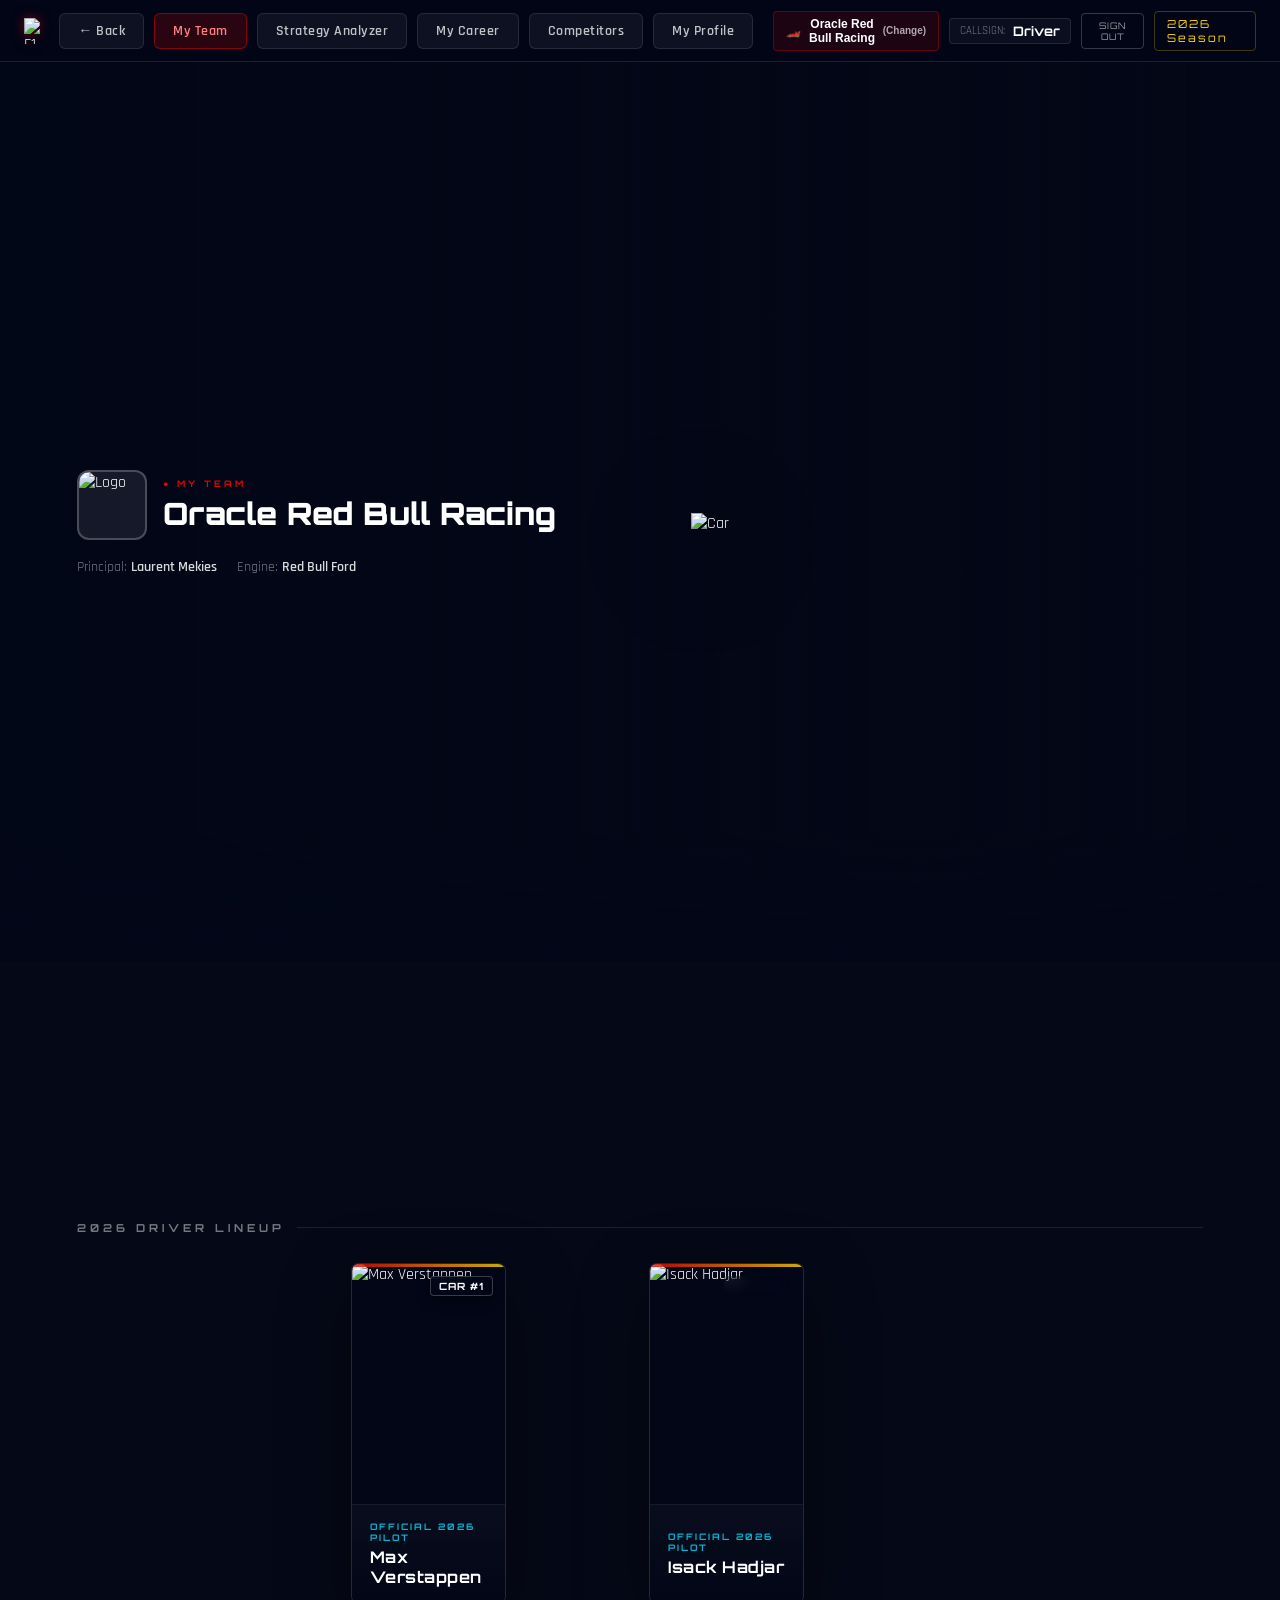
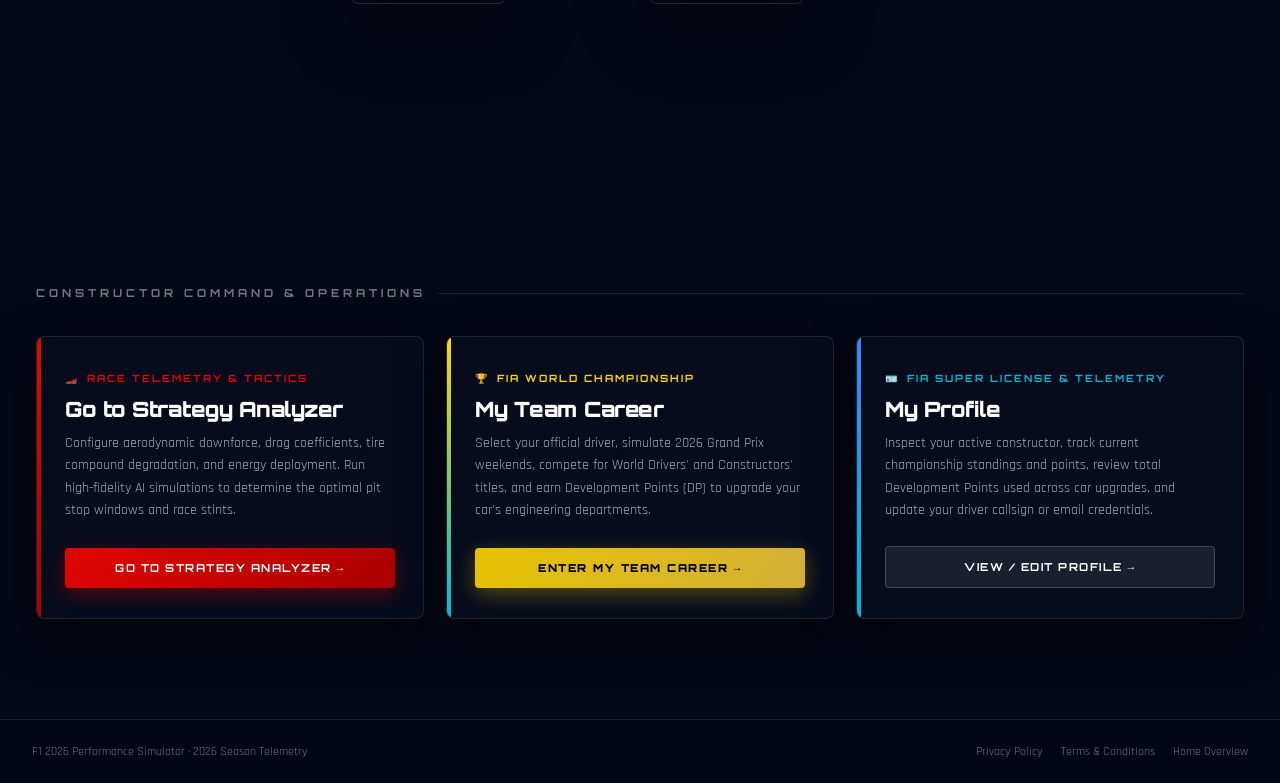
==== commit 629be94a: "feat: add Pit-Wall Tactical Command Center with live telemetry, engine modes, audio SFX, and in-race" ====
--- a/frontend/dashboard.html
+++ b/frontend/dashboard.html
@@ -19,6 +19,7 @@
 <link rel="stylesheet" href="css/motion.css">
 <link rel="stylesheet" href="css/admin.css">
 <link rel="stylesheet" href="css/profile.css">
+<link rel="stylesheet" href="css/pitwall.css">
 </head>
 
 <body>
@@ -403,7 +404,12 @@
                             <button id="careerTabCurrent" class="career-tab active" onclick="switchCareerRaceTab('current')">CURRENT RACE</button>
                             <button id="careerTabNext" class="career-tab" onclick="switchCareerRaceTab('next')">NEXT RACE</button>
                         </div>
-                        <button id="runCareerRaceButton" class="career-start-btn career-race-btn" onclick="runCareerRace()" disabled>SIMULATE CURRENT RACE</button>
+                        <button id="launchPitWallButton" class="career-start-btn" style="background:linear-gradient(135deg, var(--red), #b91c1c); box-shadow:0 0 16px rgba(225,6,0,0.4);" onclick="launchPitWall()">
+                            <span>⚡</span> ENTER PIT WALL COMMAND
+                        </button>
+                        <button id="runCareerRaceButton" class="career-start-btn career-race-btn" style="background:rgba(255,255,255,0.08); border-color:rgba(255,255,255,0.2); color:#cbd5e1;" onclick="runCareerRace()" disabled title="Skip directly to the simulated result">
+                            QUICK SIMULATE
+                        </button>
                     </div>
 
                     <div class="career-stats">
@@ -612,6 +618,10 @@
     </div>
 </div>
 
+<!-- Pit-Wall Tactical Command Center Modal -->
+<div id="pitwallModal" class="pitwall-modal"></div>
+
+
 <!-- =======================================================
      FOOTER
 ======================================================== -->
--- a/frontend/css/pitwall.css
+++ b/frontend/css/pitwall.css
@@ -0,0 +1,849 @@
+/* =========================================================
+   PIT-WALL TACTICAL COMMAND CENTER STYLES
+   Cyberpunk / Glassmorphic FIA Formula 1 Race Control
+========================================================= */
+
+.pitwall-modal {
+    position: fixed;
+    inset: 0;
+    z-index: 10000;
+    display: none;
+    background: rgba(2, 6, 23, 0.94);
+    backdrop-filter: blur(12px);
+    overflow: hidden;
+    font-family: 'Rajdhani', sans-serif;
+    color: #ffffff;
+}
+
+.pitwall-container {
+    display: flex;
+    flex-direction: column;
+    height: 100vh;
+    width: 100vw;
+    background: radial-gradient(circle at top right, rgba(225, 6, 0, 0.08), transparent 45%),
+                radial-gradient(circle at bottom left, rgba(6, 182, 212, 0.06), transparent 50%),
+                #030712;
+}
+
+/* ---------------------------------------------------------
+   TOP BAR: RACE CONTROL HEADER
+--------------------------------------------------------- */
+.pitwall-topbar {
+    display: flex;
+    align-items: center;
+    justify-content: space-between;
+    padding: 12px 24px;
+    background: rgba(15, 23, 42, 0.85);
+    border-bottom: 1px solid rgba(255, 255, 255, 0.12);
+    gap: 16px;
+    flex-wrap: wrap;
+    z-index: 10;
+}
+
+.pitwall-race-meta {
+    display: flex;
+    align-items: center;
+    gap: 14px;
+}
+
+.pitwall-live-badge {
+    display: inline-flex;
+    align-items: center;
+    gap: 6px;
+    padding: 4px 10px;
+    background: rgba(225, 6, 0, 0.2);
+    border: 1px solid var(--red);
+    border-radius: 4px;
+    font-family: 'Orbitron', monospace;
+    font-size: 10px;
+    font-weight: 700;
+    letter-spacing: 1.5px;
+    color: #ff4d4d;
+}
+
+.pitwall-pulse-dot {
+    width: 8px;
+    height: 8px;
+    background: var(--red);
+    border-radius: 50%;
+    animation: pulseDot 1.4s infinite;
+}
+
+@keyframes pulseDot {
+    0% { transform: scale(0.9); opacity: 0.8; box-shadow: 0 0 0 0 rgba(225,6,0,0.7); }
+    70% { transform: scale(1.1); opacity: 1; box-shadow: 0 0 0 7px rgba(225,6,0,0); }
+    100% { transform: scale(0.9); opacity: 0.8; box-shadow: 0 0 0 0 rgba(225,6,0,0); }
+}
+
+.pitwall-grand-prix-title {
+    font-family: 'Orbitron', monospace;
+    font-size: 16px;
+    font-weight: 700;
+    letter-spacing: 1px;
+    color: #ffffff;
+}
+
+.pitwall-circuit-sub {
+    font-size: 12px;
+    color: var(--text-muted);
+}
+
+.pitwall-status-pill {
+    padding: 5px 12px;
+    border-radius: 4px;
+    font-family: 'Orbitron', monospace;
+    font-size: 11px;
+    font-weight: 700;
+    letter-spacing: 1px;
+    text-transform: uppercase;
+}
+
+.pitwall-status-green {
+    background: rgba(16, 185, 129, 0.2);
+    border: 1px solid #10b981;
+    color: #34d399;
+}
+
+.pitwall-status-sc {
+    background: rgba(245, 158, 11, 0.25);
+    border: 1px solid #f59e0b;
+    color: #fbbf24;
+    animation: pulseWarning 1s infinite alternate;
+}
+
+.pitwall-status-finish {
+    background: rgba(255, 215, 0, 0.25);
+    border: 1px solid var(--gold);
+    color: var(--gold);
+}
+
+@keyframes pulseWarning {
+    from { box-shadow: 0 0 5px rgba(245, 158, 11, 0.3); }
+    to { box-shadow: 0 0 16px rgba(245, 158, 11, 0.8); }
+}
+
+.pitwall-lap-counter {
+    display: flex;
+    align-items: baseline;
+    gap: 6px;
+    padding: 6px 14px;
+    background: rgba(0, 0, 0, 0.45);
+    border: 1px solid rgba(255, 255, 255, 0.15);
+    border-radius: 6px;
+}
+
+.pitwall-lap-counter span {
+    font-family: 'Orbitron', monospace;
+    font-size: 9px;
+    letter-spacing: 2px;
+    color: var(--text-muted);
+}
+
+.pitwall-lap-counter strong {
+    font-family: 'Orbitron', monospace;
+    font-size: 18px;
+    color: var(--gold);
+}
+
+.pitwall-weather-stats {
+    display: flex;
+    gap: 14px;
+    font-size: 12px;
+    color: var(--text-muted);
+}
+
+.pitwall-weather-stats strong {
+    color: #ffffff;
+    margin-left: 3px;
+}
+
+/* Playback Control Bar */
+.pitwall-controls {
+    display: flex;
+    align-items: center;
+    gap: 8px;
+}
+
+.pitwall-ctrl-btn {
+    padding: 7px 12px;
+    background: rgba(255, 255, 255, 0.07);
+    border: 1px solid rgba(255, 255, 255, 0.18);
+    border-radius: 5px;
+    color: #ffffff;
+    font-family: 'Orbitron', monospace;
+    font-size: 10px;
+    font-weight: 600;
+    cursor: pointer;
+    transition: all 0.2s;
+}
+
+.pitwall-ctrl-btn:hover {
+    background: rgba(255, 255, 255, 0.16);
+    border-color: rgba(255, 255, 255, 0.35);
+}
+
+.pitwall-ctrl-btn.active {
+    background: rgba(59, 130, 246, 0.25);
+    border-color: var(--blue);
+    color: #60a5fa;
+}
+
+.pitwall-ctrl-skip {
+    background: rgba(255, 215, 0, 0.12);
+    border-color: rgba(255, 215, 0, 0.4);
+    color: var(--gold);
+}
+
+.pitwall-ctrl-skip:hover {
+    background: rgba(255, 215, 0, 0.25);
+}
+
+.pitwall-close-btn {
+    padding: 7px 14px;
+    background: rgba(225, 6, 0, 0.2);
+    border: 1px solid rgba(225, 6, 0, 0.5);
+    border-radius: 5px;
+    color: #ffffff;
+    font-family: 'Orbitron', monospace;
+    font-size: 10px;
+    cursor: pointer;
+}
+
+.pitwall-close-btn:hover {
+    background: var(--red);
+}
+
+/* ---------------------------------------------------------
+   MAIN BODY: SPLIT VIEW (LEADERBOARD vs DRIVER HUD)
+--------------------------------------------------------- */
+.pitwall-main {
+    flex: 1;
+    display: grid;
+    grid-template-columns: 1.35fr 1fr;
+    gap: 16px;
+    padding: 16px 24px;
+    overflow: hidden;
+}
+
+/* LEFT: TIMING TOWER / LEADERBOARD */
+.pitwall-tower-card {
+    display: flex;
+    flex-direction: column;
+    background: rgba(15, 23, 42, 0.65);
+    border: 1px solid rgba(255, 255, 255, 0.1);
+    border-radius: 10px;
+    overflow: hidden;
+}
+
+.pitwall-tower-header {
+    display: grid;
+    grid-template-columns: 46px 1fr 100px 75px 55px 75px;
+    padding: 10px 14px;
+    background: rgba(0, 0, 0, 0.45);
+    border-bottom: 1px solid rgba(255, 255, 255, 0.1);
+    font-family: 'Orbitron', monospace;
+    font-size: 9px;
+    letter-spacing: 1.5px;
+    color: var(--text-muted);
+}
+
+.pitwall-tower-list {
+    flex: 1;
+    overflow-y: auto;
+    padding: 4px 0;
+}
+
+.pitwall-tower-row {
+    display: grid;
+    grid-template-columns: 46px 1fr 100px 75px 55px 75px;
+    align-items: center;
+    padding: 8px 14px;
+    border-bottom: 1px solid rgba(255, 255, 255, 0.04);
+    font-size: 13px;
+    font-weight: 600;
+    transition: background 0.25s, transform 0.2s;
+}
+
+.pitwall-tower-row:hover {
+    background: rgba(255, 255, 255, 0.04);
+}
+
+.pitwall-tower-row.is-player {
+    background: linear-gradient(90deg, rgba(255, 215, 0, 0.14), rgba(255, 215, 0, 0.02));
+    border-left: 3px solid var(--gold);
+}
+
+.tower-pos {
+    font-family: 'Orbitron', monospace;
+    font-size: 12px;
+    color: #ffffff;
+    font-weight: 700;
+}
+
+.tower-driver-box {
+    display: flex;
+    flex-direction: column;
+    overflow: hidden;
+}
+
+.tower-driver-name {
+    font-weight: 700;
+    color: #ffffff;
+    white-space: nowrap;
+    overflow: hidden;
+    text-overflow: ellipsis;
+}
+
+.tower-driver-team {
+    font-size: 10px;
+    color: var(--text-muted);
+    font-weight: 500;
+}
+
+.tower-gap {
+    font-family: 'Orbitron', monospace;
+    font-size: 11px;
+    color: #cbd5e1;
+}
+
+.tower-gap.leader {
+    color: var(--gold);
+}
+
+.tower-tyre-chip {
+    display: inline-flex;
+    align-items: center;
+    gap: 4px;
+    padding: 3px 7px;
+    border-radius: 4px;
+    font-family: 'Orbitron', monospace;
+    font-size: 9px;
+    font-weight: 700;
+    width: fit-content;
+}
+
+.tyre-soft { background: rgba(239, 68, 68, 0.2); border: 1px solid #ef4444; color: #f87171; }
+.tyre-medium { background: rgba(245, 158, 11, 0.2); border: 1px solid #f59e0b; color: #fbbf24; }
+.tyre-hard { background: rgba(255, 255, 255, 0.2); border: 1px solid #ffffff; color: #ffffff; }
+.tyre-inter { background: rgba(16, 185, 129, 0.2); border: 1px solid #10b981; color: #34d399; }
+.tyre-wet { background: rgba(59, 130, 246, 0.2); border: 1px solid #3b82f6; color: #60a5fa; }
+
+.tower-stops {
+    font-family: 'Orbitron', monospace;
+    font-size: 10px;
+    color: var(--text-muted);
+}
+
+.tower-laptime {
+    font-family: 'Orbitron', monospace;
+    font-size: 11px;
+    color: #cbd5e1;
+}
+
+.tower-laptime.fastest {
+    color: #d946ef;
+    font-weight: 700;
+}
+
+/* RIGHT: DRIVER TELEMETRY HUD & PIT WALL CONTROLS */
+.pitwall-hud-col {
+    display: flex;
+    flex-direction: column;
+    gap: 14px;
+    overflow-y: auto;
+}
+
+/* Driver Profile Badge Card */
+.pitwall-pilot-card {
+    padding: 16px 20px;
+    background: rgba(15, 23, 42, 0.7);
+    border: 1px solid rgba(255, 215, 0, 0.3);
+    border-radius: 10px;
+    display: flex;
+    justify-content: space-between;
+    align-items: center;
+}
+
+.pitwall-pilot-name {
+    font-family: 'Orbitron', monospace;
+    font-size: 16px;
+    font-weight: 700;
+    color: #ffffff;
+}
+
+.pitwall-pilot-meta {
+    font-size: 12px;
+    color: var(--gold);
+    margin-top: 3px;
+    font-weight: 600;
+}
+
+.pitwall-pilot-pos-box {
+    text-align: right;
+}
+
+.pitwall-pilot-pos-label {
+    font-family: 'Orbitron', monospace;
+    font-size: 9px;
+    letter-spacing: 1.5px;
+    color: var(--text-muted);
+}
+
+.pitwall-pilot-pos-num {
+    font-family: 'Orbitron', monospace;
+    font-size: 26px;
+    font-weight: 900;
+    color: var(--gold);
+    line-height: 1;
+}
+
+/* Dynamic Gauges: Tyre Health & Battery ERS */
+.pitwall-gauges-grid {
+    display: grid;
+    grid-template-columns: 1fr 1fr;
+    gap: 12px;
+}
+
+.pitwall-gauge-box {
+    padding: 14px;
+    background: rgba(15, 23, 42, 0.65);
+    border: 1px solid rgba(255, 255, 255, 0.1);
+    border-radius: 8px;
+}
+
+.gauge-title {
+    display: flex;
+    justify-content: space-between;
+    align-items: center;
+    font-family: 'Orbitron', monospace;
+    font-size: 9px;
+    letter-spacing: 1.5px;
+    color: var(--text-muted);
+    margin-bottom: 8px;
+}
+
+.gauge-val {
+    font-family: 'Orbitron', monospace;
+    font-size: 16px;
+    font-weight: 700;
+}
+
+.gauge-bar-track {
+    height: 8px;
+    background: rgba(255, 255, 255, 0.1);
+    border-radius: 4px;
+    overflow: hidden;
+    margin-top: 6px;
+}
+
+.gauge-bar-fill {
+    height: 100%;
+    transition: width 0.4s ease, background 0.3s;
+}
+
+.fill-tyre-good { background: linear-gradient(90deg, #10b981, #34d399); }
+.fill-tyre-medium { background: linear-gradient(90deg, #f59e0b, #fbbf24); }
+.fill-tyre-critical { background: linear-gradient(90deg, #ef4444, #f87171); animation: blinkCritical 0.8s infinite; }
+
+.fill-ers { background: linear-gradient(90deg, #06b6d4, #3b82f6); }
+
+@keyframes blinkCritical {
+    0%, 100% { opacity: 1; }
+    50% { opacity: 0.4; }
+}
+
+/* Engine / Power Unit Strategy Toggles */
+.pitwall-engine-section {
+    padding: 16px;
+    background: rgba(15, 23, 42, 0.65);
+    border: 1px solid rgba(255, 255, 255, 0.1);
+    border-radius: 8px;
+}
+
+.pitwall-engine-title {
+    font-family: 'Orbitron', monospace;
+    font-size: 10px;
+    letter-spacing: 1.5px;
+    color: var(--text-muted);
+    margin-bottom: 10px;
+    display: flex;
+    justify-content: space-between;
+}
+
+.pitwall-engine-toggles {
+    display: grid;
+    grid-template-columns: repeat(3, 1fr);
+    gap: 8px;
+}
+
+.pitwall-mode-btn {
+    padding: 12px 8px;
+    background: rgba(0, 0, 0, 0.35);
+    border: 1px solid rgba(255, 255, 255, 0.15);
+    border-radius: 6px;
+    color: #ffffff;
+    cursor: pointer;
+    text-align: center;
+    transition: all 0.2s;
+    font-family: 'Orbitron', monospace;
+}
+
+.pitwall-mode-btn:hover {
+    border-color: rgba(255, 255, 255, 0.35);
+}
+
+.pitwall-mode-btn strong {
+    display: block;
+    font-size: 11px;
+    letter-spacing: 1px;
+}
+
+.pitwall-mode-btn small {
+    display: block;
+    font-size: 9px;
+    color: var(--text-muted);
+    margin-top: 4px;
+    font-family: 'Rajdhani', sans-serif;
+}
+
+.pitwall-mode-btn.mode-attack.active {
+    background: rgba(225, 6, 0, 0.25);
+    border-color: var(--red);
+    box-shadow: 0 0 12px rgba(225, 6, 0, 0.4);
+    color: #ff6666;
+}
+
+.pitwall-mode-btn.mode-balanced.active {
+    background: rgba(245, 158, 11, 0.25);
+    border-color: #f59e0b;
+    box-shadow: 0 0 12px rgba(245, 158, 11, 0.4);
+    color: #fcd34d;
+}
+
+.pitwall-mode-btn.mode-conserve.active {
+    background: rgba(16, 185, 129, 0.25);
+    border-color: #10b981;
+    box-shadow: 0 0 12px rgba(16, 185, 129, 0.4);
+    color: #6ee7b7;
+}
+
+/* Manual Pit Call Action Section */
+.pitwall-pitcall-section {
+    padding: 16px;
+    background: rgba(15, 23, 42, 0.65);
+    border: 1px solid rgba(255, 255, 255, 0.1);
+    border-radius: 8px;
+}
+
+.pitwall-pitcall-btn {
+    width: 100%;
+    padding: 13px;
+    background: linear-gradient(135deg, #2563eb, #1d4ed8);
+    border: 1px solid rgba(59, 130, 246, 0.6);
+    border-radius: 6px;
+    color: #ffffff;
+    font-family: 'Orbitron', monospace;
+    font-size: 11px;
+    font-weight: 700;
+    letter-spacing: 1.5px;
+    cursor: pointer;
+    transition: transform 0.2s, box-shadow 0.2s;
+    display: flex;
+    align-items: center;
+    justify-content: center;
+    gap: 8px;
+}
+
+.pitwall-pitcall-btn:hover {
+    transform: translateY(-2px);
+    box-shadow: 0 6px 20px rgba(37, 99, 235, 0.4);
+}
+
+.pitwall-pitcall-btn.pending {
+    background: linear-gradient(135deg, #f59e0b, #d97706);
+    border-color: #f59e0b;
+    animation: pulseWarning 0.8s infinite alternate;
+}
+
+/* ---------------------------------------------------------
+   BOTTOM BAR: LIVE RACE CONTROL & RADIO TICKER
+--------------------------------------------------------- */
+.pitwall-bottombar {
+    display: flex;
+    align-items: center;
+    padding: 10px 24px;
+    background: rgba(15, 23, 42, 0.9);
+    border-top: 1px solid rgba(255, 255, 255, 0.12);
+    gap: 16px;
+    height: 52px;
+}
+
+.pitwall-radio-title {
+    display: flex;
+    align-items: center;
+    gap: 8px;
+    font-family: 'Orbitron', monospace;
+    font-size: 10px;
+    letter-spacing: 1.5px;
+    color: var(--cyan);
+    white-space: nowrap;
+}
+
+.pitwall-wave-bars {
+    display: inline-flex;
+    align-items: flex-end;
+    gap: 2px;
+    height: 12px;
+}
+
+.pitwall-wave-bar {
+    width: 2px;
+    background: var(--cyan);
+    border-radius: 1px;
+    height: 4px;
+}
+
+.pitwall-wave-bars.active .pitwall-wave-bar:nth-child(1) { animation: wave 0.6s infinite alternate; }
+.pitwall-wave-bars.active .pitwall-wave-bar:nth-child(2) { animation: wave 0.8s infinite 0.2s alternate; }
+.pitwall-wave-bars.active .pitwall-wave-bar:nth-child(3) { animation: wave 0.5s infinite 0.4s alternate; }
+
+@keyframes wave {
+    0% { height: 3px; }
+    100% { height: 12px; }
+}
+
+.pitwall-ticker-wrap {
+    flex: 1;
+    overflow: hidden;
+    position: relative;
+    height: 28px;
+    display: flex;
+    align-items: center;
+}
+
+.pitwall-ticker-text {
+    font-size: 13px;
+    font-weight: 600;
+    color: #e2e8f0;
+    white-space: nowrap;
+    text-overflow: ellipsis;
+    overflow: hidden;
+}
+
+/* ---------------------------------------------------------
+   TACTICAL DECISION OVERLAY POPUP
+--------------------------------------------------------- */
+.pitwall-decision-overlay {
+    position: absolute;
+    inset: 0;
+    z-index: 2000;
+    display: none;
+    align-items: center;
+    justify-content: center;
+    background: rgba(0, 0, 0, 0.82);
+    backdrop-filter: blur(10px);
+    padding: 24px;
+}
+
+.pitwall-decision-card {
+    width: min(720px, 95%);
+    background: #090e1d;
+    border: 2px solid var(--gold);
+    border-radius: 12px;
+    padding: 28px;
+    box-shadow: 0 0 45px rgba(255, 215, 0, 0.35);
+    animation: zoomDecision 0.3s cubic-bezier(0.16, 1, 0.3, 1);
+}
+
+@keyframes zoomDecision {
+    from { opacity: 0; transform: scale(0.92); }
+    to { opacity: 1; transform: scale(1); }
+}
+
+.decision-kicker {
+    font-family: 'Orbitron', monospace;
+    font-size: 10px;
+    letter-spacing: 2.5px;
+    color: var(--gold);
+    display: flex;
+    align-items: center;
+    gap: 8px;
+}
+
+.decision-title {
+    font-family: 'Orbitron', monospace;
+    font-size: 22px;
+    font-weight: 800;
+    margin: 8px 0 12px;
+    color: #ffffff;
+}
+
+.decision-desc {
+    font-size: 14px;
+    color: #cbd5e1;
+    line-height: 1.55;
+    margin-bottom: 20px;
+}
+
+.decision-options-grid {
+    display: grid;
+    grid-template-columns: repeat(auto-fit, minmax(200px, 1fr));
+    gap: 12px;
+}
+
+.decision-opt-btn {
+    padding: 16px;
+    background: rgba(255, 255, 255, 0.04);
+    border: 1px solid rgba(255, 255, 255, 0.15);
+    border-radius: 8px;
+    color: #ffffff;
+    cursor: pointer;
+    text-align: left;
+    transition: all 0.2s;
+}
+
+.decision-opt-btn:hover {
+    background: rgba(255, 215, 0, 0.1);
+    border-color: var(--gold);
+    transform: translateY(-2px);
+}
+
+.decision-opt-btn strong {
+    display: block;
+    font-family: 'Orbitron', monospace;
+    font-size: 12px;
+    letter-spacing: 1px;
+    margin-bottom: 6px;
+    color: var(--gold);
+}
+
+.decision-opt-btn p {
+    font-size: 11px;
+    color: var(--text-muted);
+    line-height: 1.4;
+    margin: 0;
+}
+
+/* ---------------------------------------------------------
+   CHEQUERED FLAG FINISH & DEBRIEF OVERLAY
+--------------------------------------------------------- */
+.pitwall-finish-overlay {
+    position: absolute;
+    inset: 0;
+    z-index: 2100;
+    display: none;
+    align-items: center;
+    justify-content: center;
+    background: rgba(2, 6, 23, 0.95);
+    backdrop-filter: blur(12px);
+    padding: 24px;
+    overflow-y: auto;
+}
+
+.pitwall-finish-card {
+    width: min(840px, 95%);
+    background: #0b1120;
+    border: 1px solid rgba(255, 215, 0, 0.4);
+    border-radius: 14px;
+    padding: 32px;
+    box-shadow: 0 0 50px rgba(0, 0, 0, 0.8);
+    text-align: center;
+}
+
+.finish-chequered-icon {
+    font-size: 42px;
+    margin-bottom: 8px;
+}
+
+.finish-title {
+    font-family: 'Orbitron', monospace;
+    font-size: 26px;
+    font-weight: 900;
+    letter-spacing: 2px;
+    color: #ffffff;
+}
+
+.finish-subtitle {
+    font-size: 14px;
+    color: var(--text-muted);
+    margin: 6px 0 20px;
+}
+
+.finish-result-stats {
+    display: grid;
+    grid-template-columns: repeat(4, 1fr);
+    gap: 12px;
+    margin-bottom: 24px;
+}
+
+.finish-stat-box {
+    padding: 14px;
+    background: rgba(255, 255, 255, 0.03);
+    border: 1px solid rgba(255, 255, 255, 0.1);
+    border-radius: 8px;
+}
+
+.finish-stat-box span {
+    display: block;
+    font-family: 'Orbitron', monospace;
+    font-size: 8px;
+    letter-spacing: 1.5px;
+    color: var(--text-muted);
+    margin-bottom: 6px;
+}
+
+.finish-stat-box strong {
+    font-family: 'Orbitron', monospace;
+    font-size: 20px;
+    color: var(--gold);
+}
+
+.finish-reward-card {
+    display: flex;
+    justify-content: space-between;
+    align-items: center;
+    padding: 14px 20px;
+    background: rgba(16, 185, 129, 0.1);
+    border: 1px solid rgba(16, 185, 129, 0.3);
+    border-radius: 8px;
+    color: #34d399;
+    font-family: 'Orbitron', monospace;
+    font-size: 11px;
+    letter-spacing: 1px;
+    margin-bottom: 24px;
+}
+
+.finish-actions {
+    display: flex;
+    justify-content: center;
+    gap: 12px;
+}
+
+.btn-finish-return {
+    padding: 12px 28px;
+    background: linear-gradient(135deg, var(--red), #990000);
+    border: 1px solid rgba(225, 6, 0, 0.6);
+    border-radius: 6px;
+    color: #ffffff;
+    font-family: 'Orbitron', monospace;
+    font-size: 11px;
+    font-weight: 700;
+    letter-spacing: 1.5px;
+    cursor: pointer;
+    transition: all 0.2s;
+}
+
+.btn-finish-return:hover {
+    transform: translateY(-2px);
+    box-shadow: 0 8px 25px rgba(225, 6, 0, 0.4);
+}
+
+@media (max-width: 900px) {
+    .pitwall-main {
+        grid-template-columns: 1fr;
+        overflow-y: auto;
+    }
+    .finish-result-stats {
+        grid-template-columns: repeat(2, 1fr);
+    }
+}
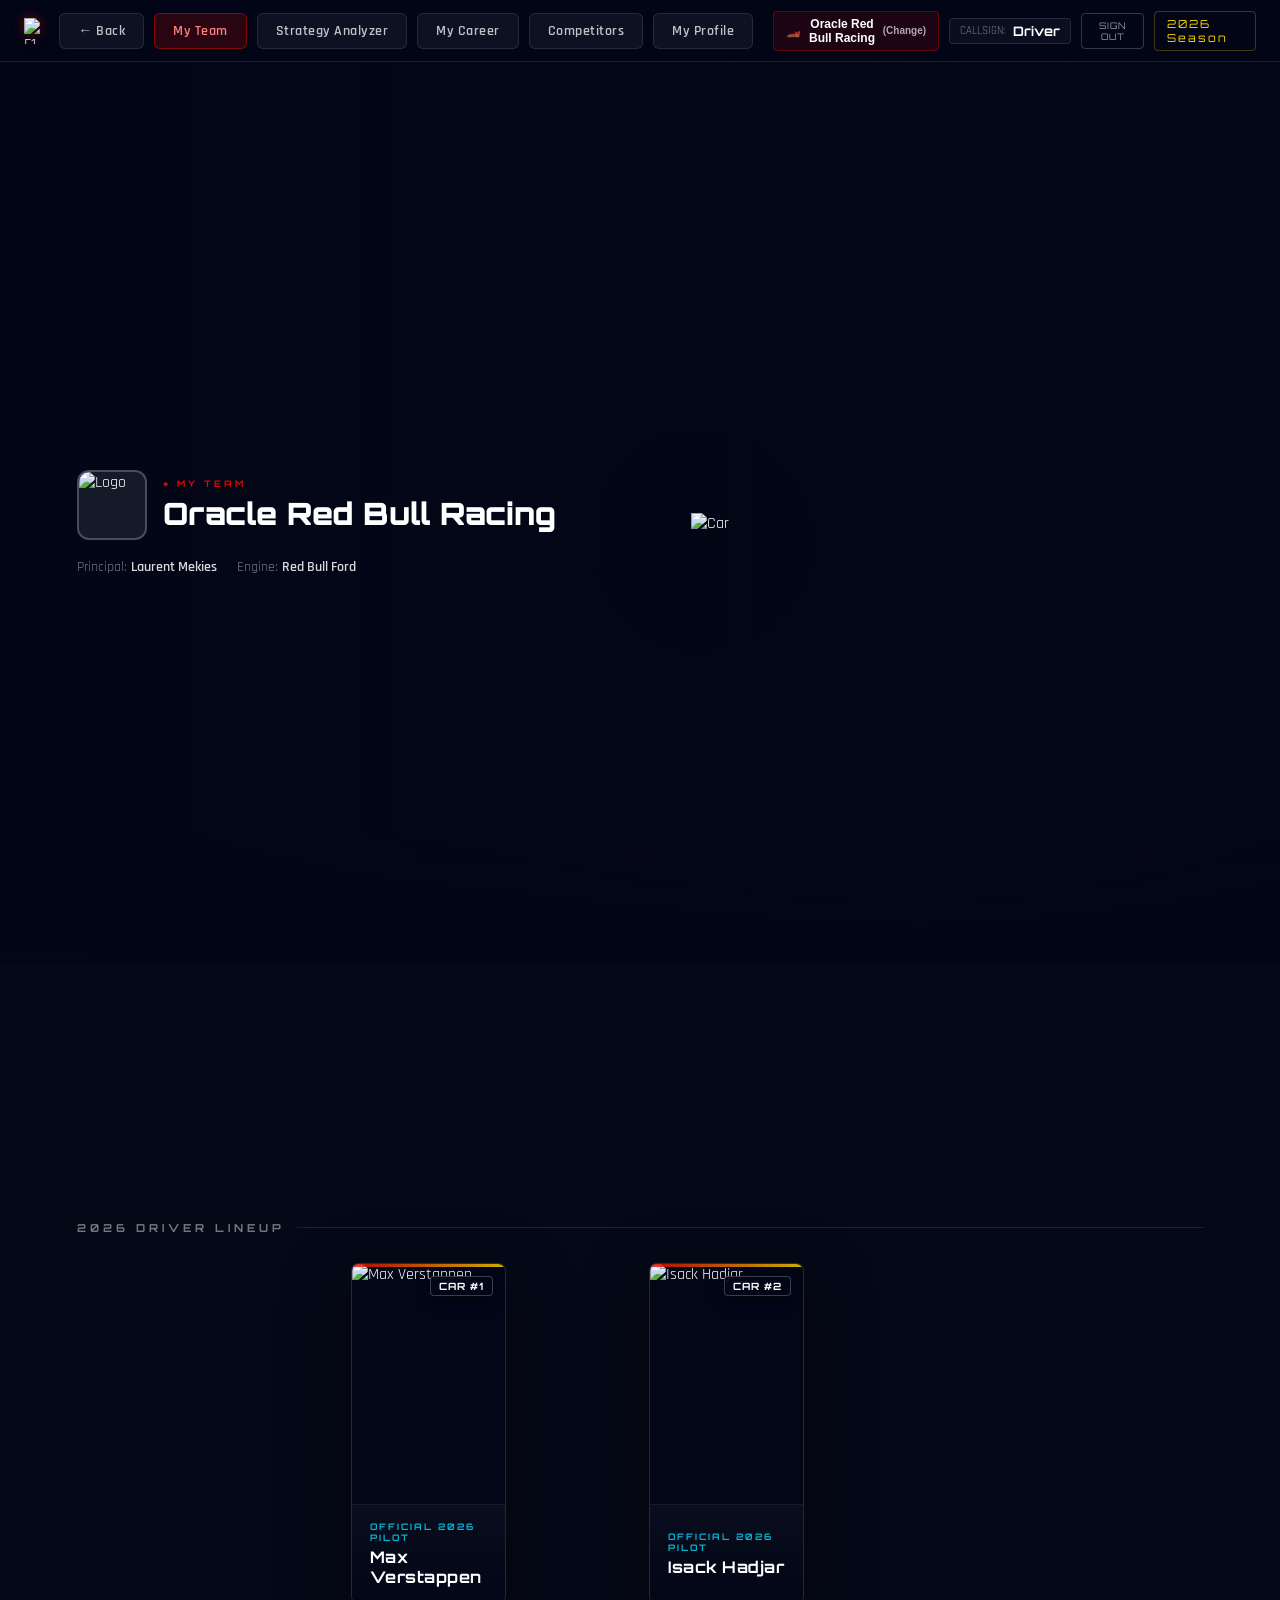
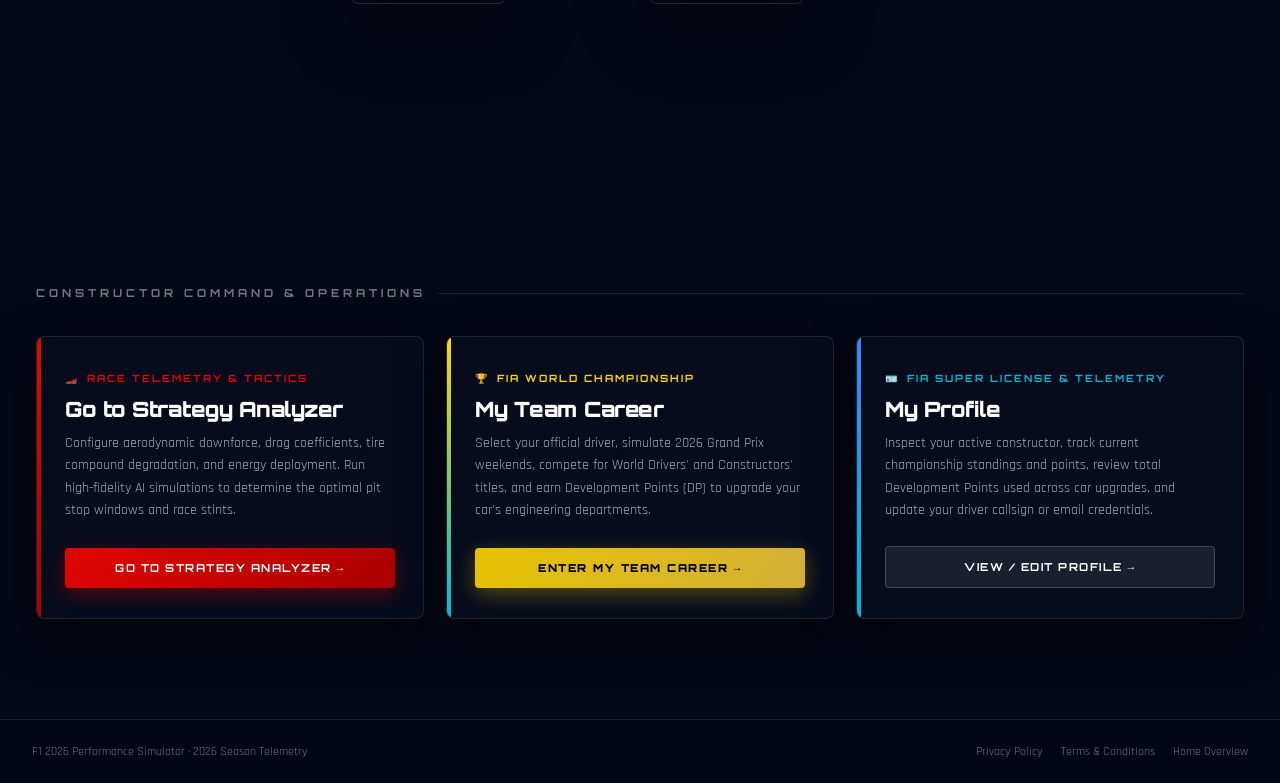
==== commit 267e3420: "feat: secure FIA admin portal with master passkey and enforce verified Google/Yahoo/Outlook email OT" ====
--- a/frontend/dashboard.html
+++ b/frontend/dashboard.html
@@ -552,13 +552,13 @@
                     <table class="admin-table">
                         <thead>
                             <tr>
-                                <th>Callsign &amp; Email</th>
-                                <th>Role</th>
+                                <th>Driver &amp; Callsign</th>
+                                <th>Verified Mail &amp; Provider</th>
+                                <th>Role &amp; Status</th>
                                 <th>Selected Constructor</th>
-                                <th>Driver</th>
+                                <th>Career Driver</th>
                                 <th>Championship Round</th>
                                 <th>Points / Results</th>
-                                <th>Development</th>
                                 <th>Telemetry</th>
                             </tr>
                         </thead>
